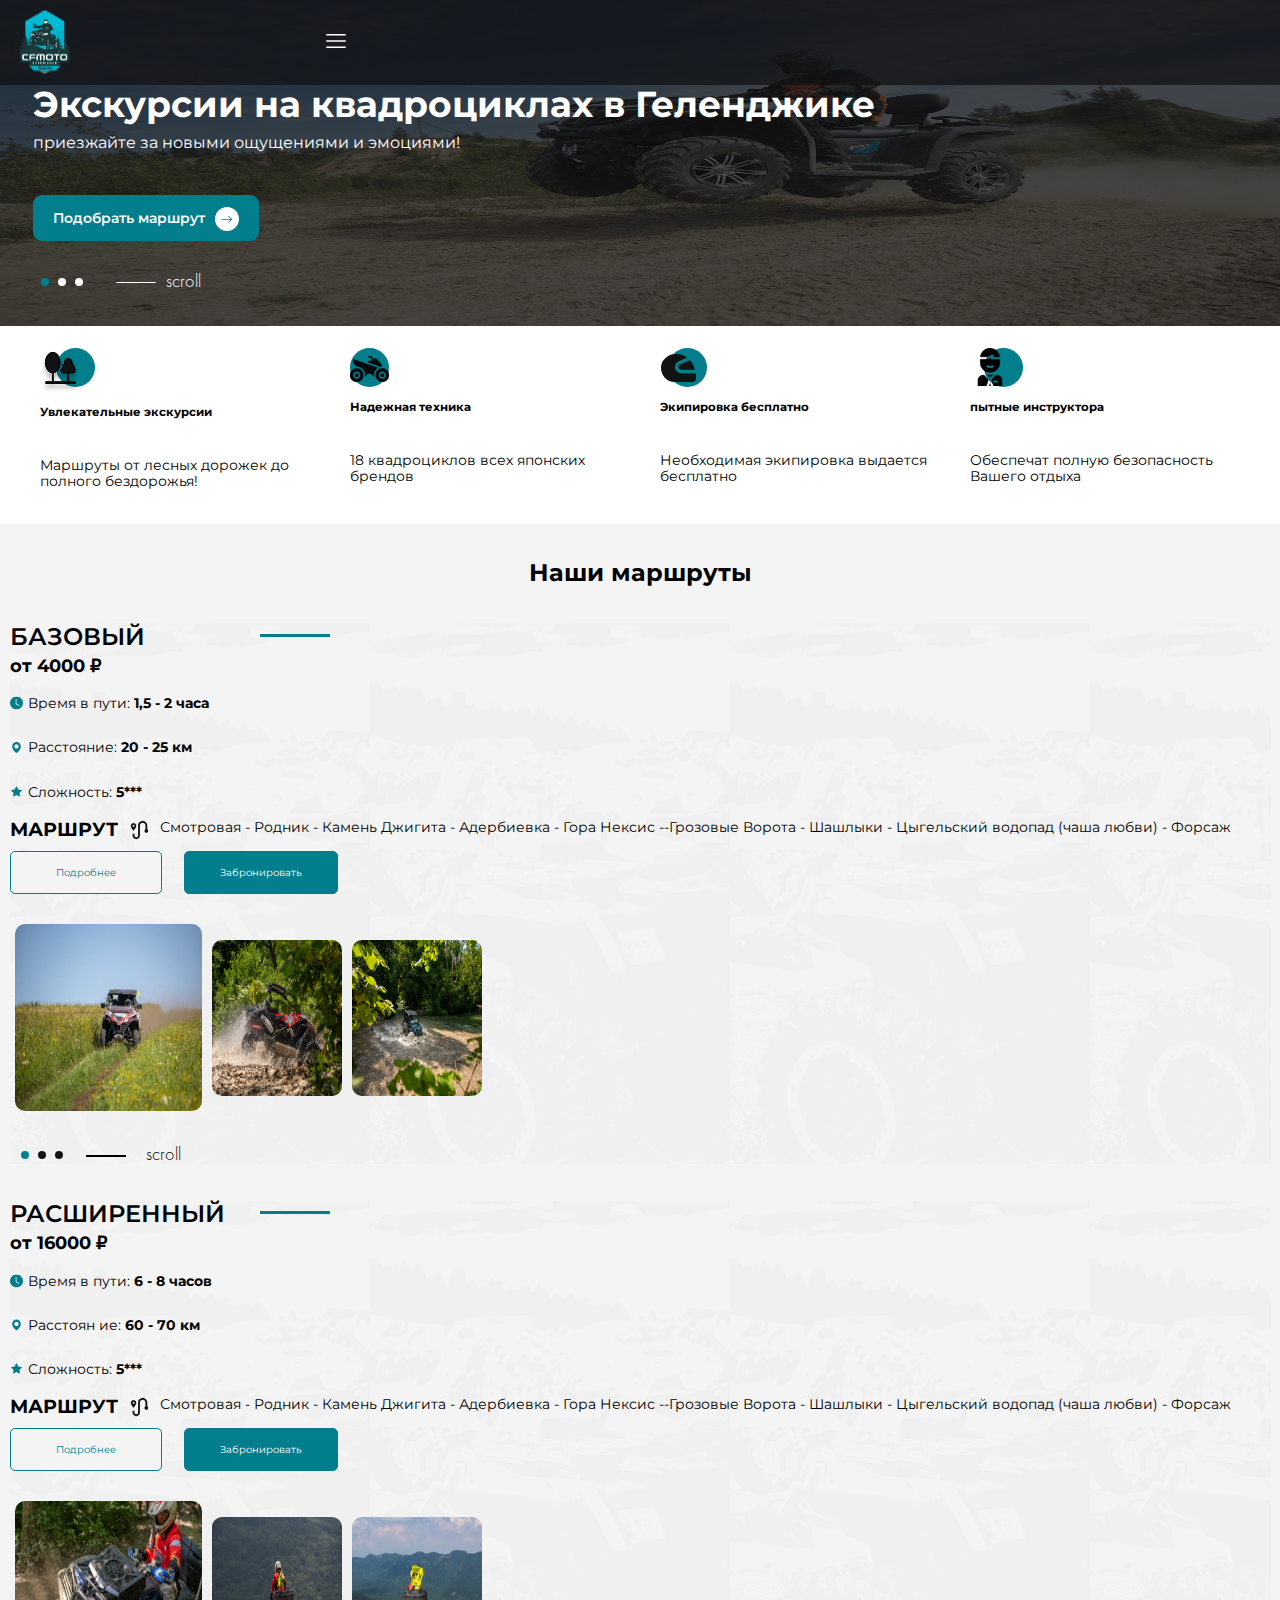
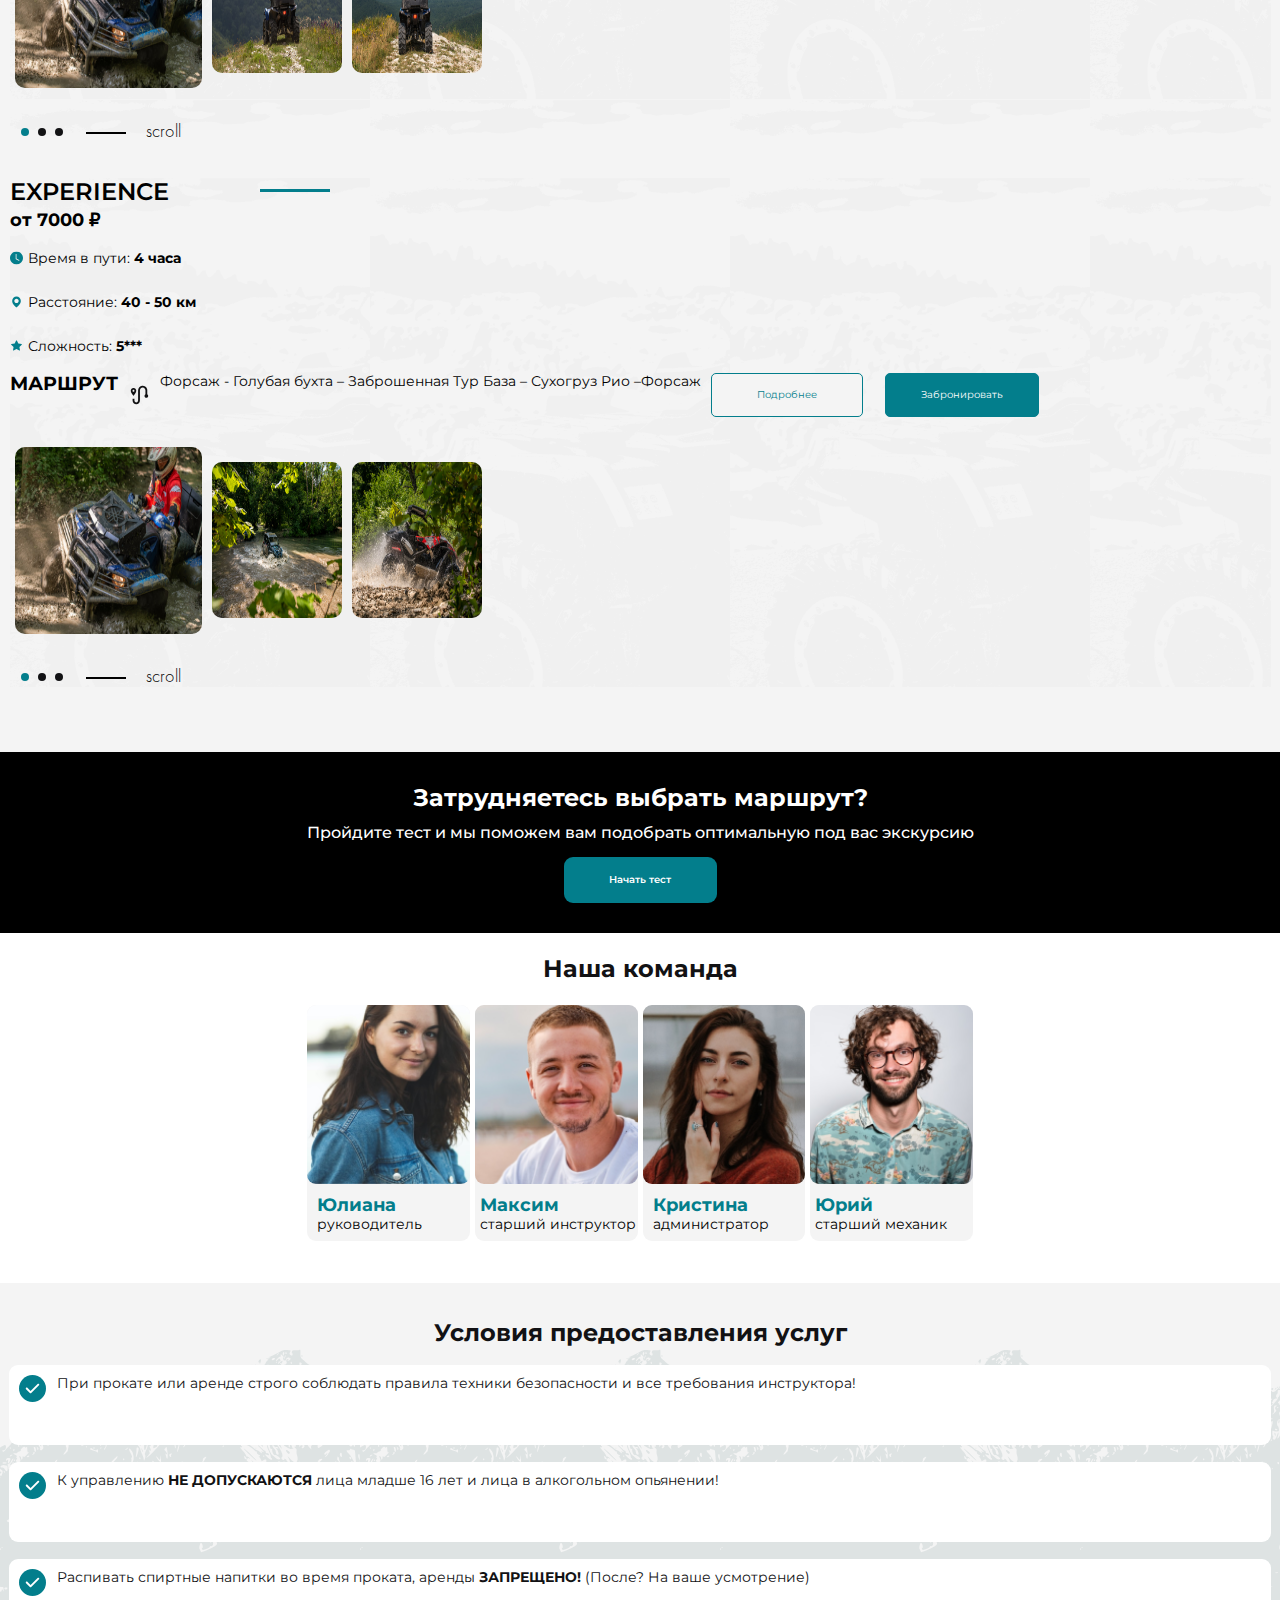
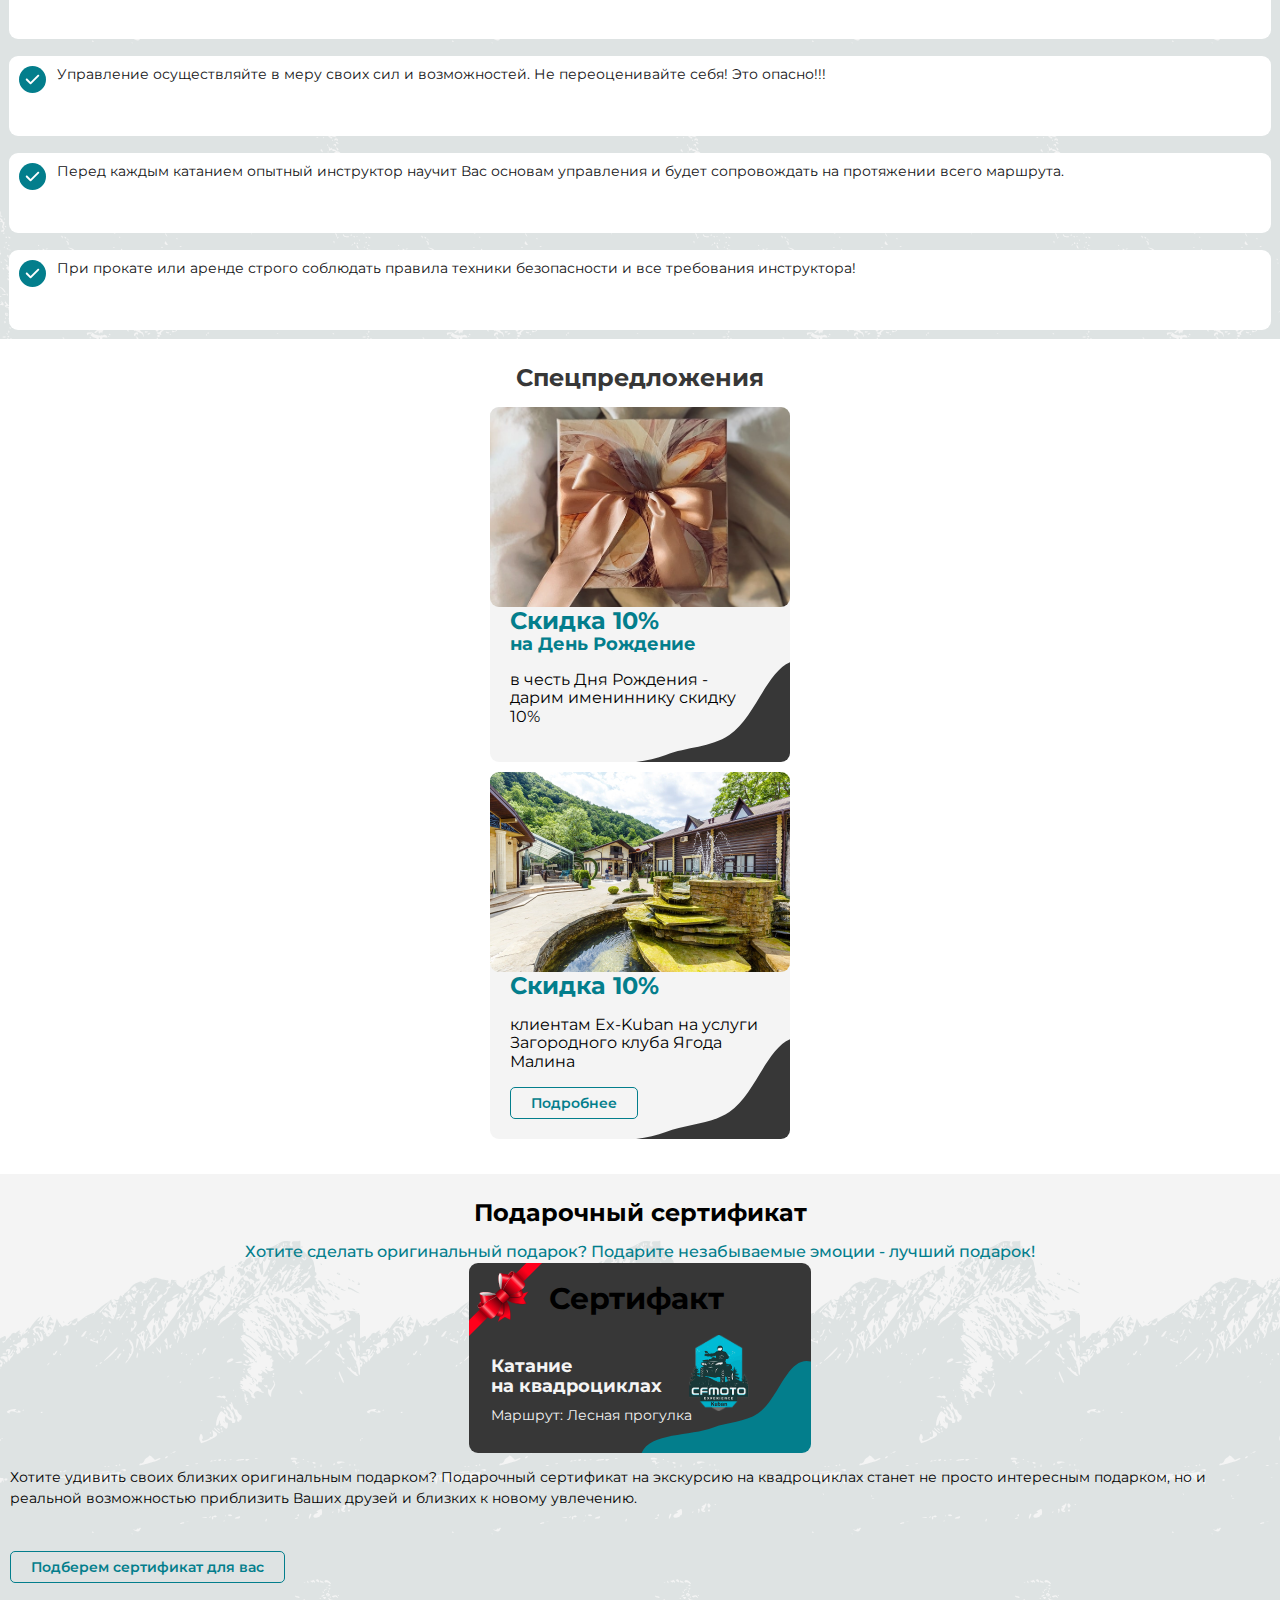
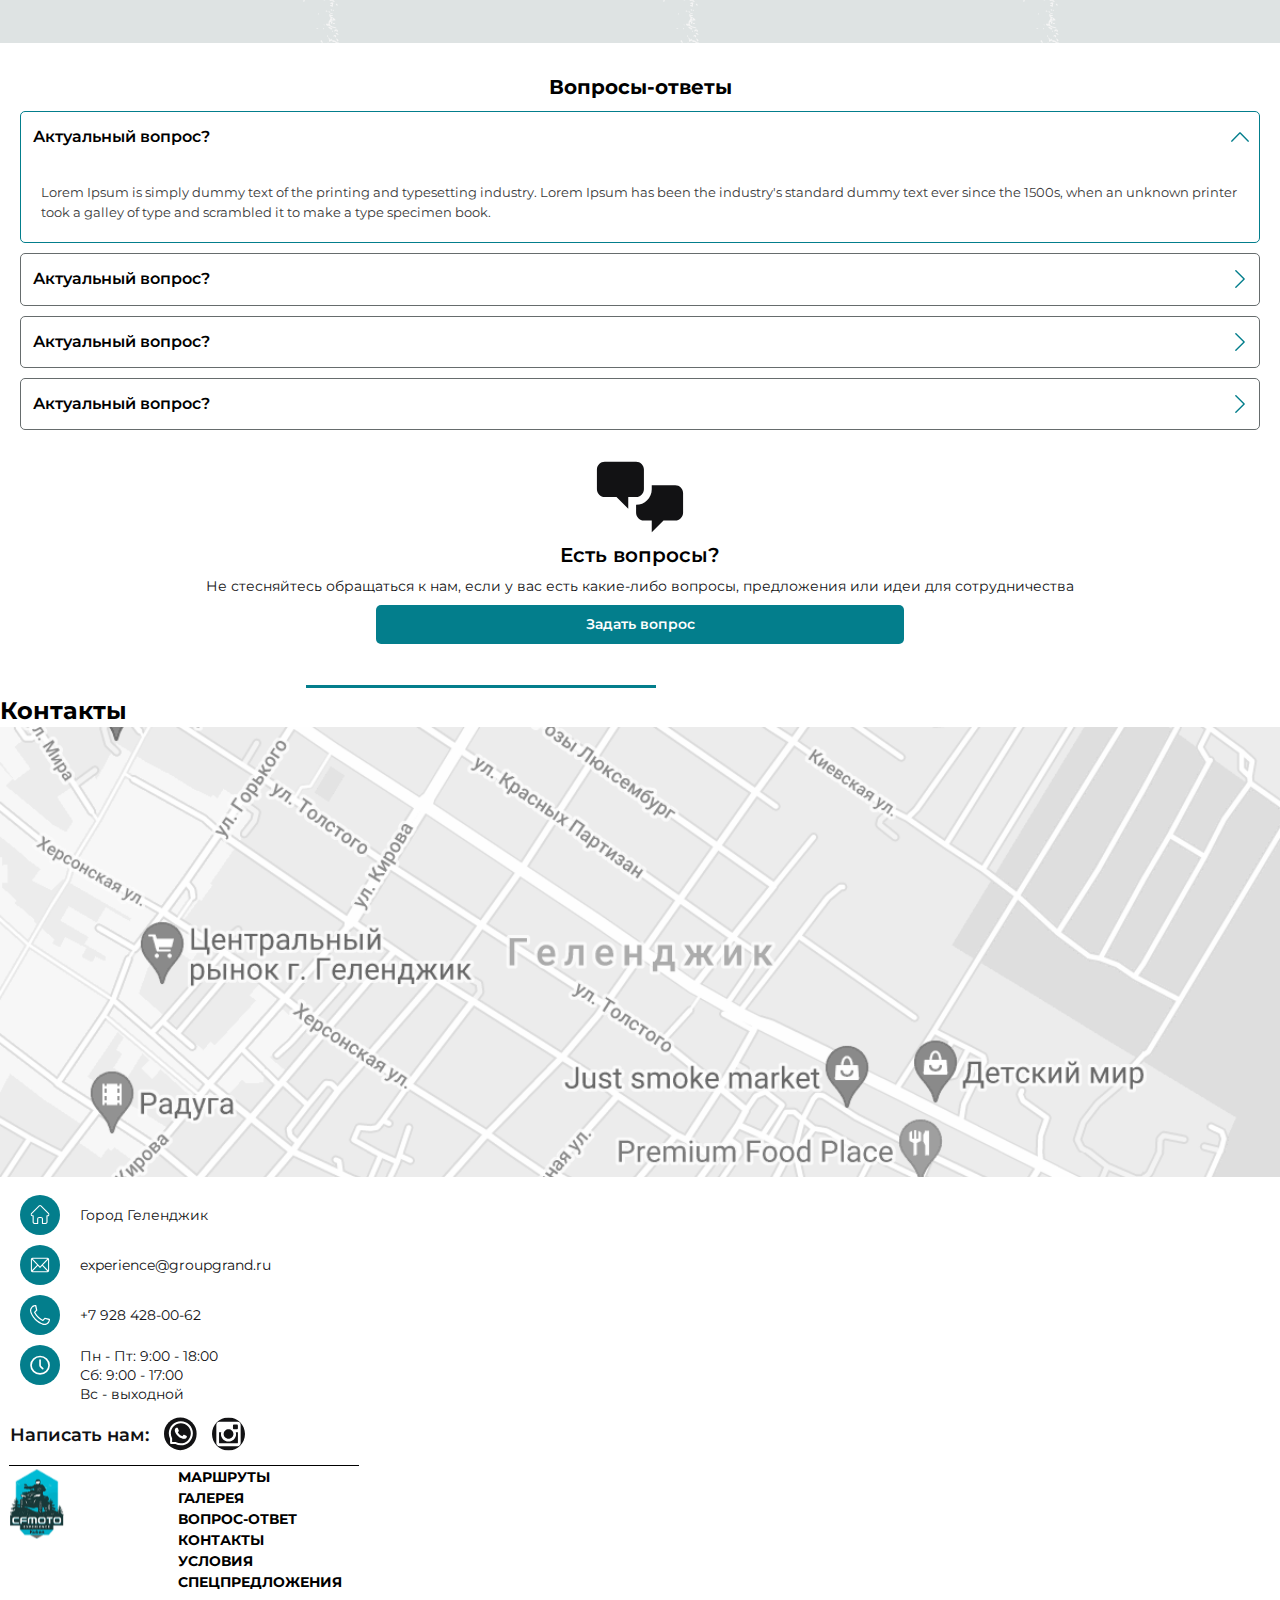
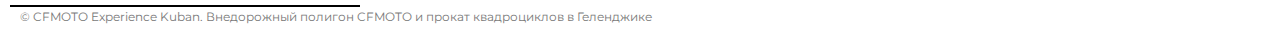
==== index.html @ 6a92b0df "html+css+img" ====
<!DOCTYPE html>
<html lang="ru">

<head>
    <meta charset="UTF-8">
    <meta name="viewport" content="width=device-width, initial-scale=1.0">
    <link rel="stylesheet" href="css/normalize.css">
    <link rel="stylesheet" href="css/style.css">
    <title>CF Moto</title>
</head>

<body>
    <header class="header">
        <div class="header__wrapper">
            <img class="header__logo" src="/image/logoser.svg" alt="Иконка">
            <button class="header__burger-menu">
                <img class="header__burger-image" src="/image/burgermenu.svg" alt="бургер-меню">
            </button>
        </div>
    </header>
    <main class="main">
        <section class="maining">
            <div class="maining__information">
                <h1 class="maining__title">Экскурсии на квадроциклах в Геленджике</h1>
                <p class="maining__subtitle">приезжайте за новыми ощущениями и эмоциями!</p>
                <a class="maining__link link" href="">
                    Подобрать маршрут
                    <img src="/image/стрелка.svg" alt="стрелочка" class="link-image">
                </a>
                <div class="maining__slider slider">
                    <button class="slider__button-slider slider__button">
                        <img class="slider__button-image" src="/image/Ellipse7.svg" alt="cлайд1">
                    </button>
                    <button class="slider__button-slider slider__button">
                        <img class="slider__button-image" src="/image/Ellipse6.svg" alt="слайд2">
                    </button>
                    <button class="slider__button-slider slider__button">
                        <img class="slider__button-image" src="/image/Ellipse6.svg" alt="слайд2">
                    </button>
                    <p class="slider__scroll">scroll</p>
                </div>
            </div>
        </section>
        <section class="advantages">
            <div class="advantages__information">
                <label for="" class="sr-only">
                    <h2 class="advantages__title">Преимущества</h2>
                </label>

                <ul class="advantages__list">
                    <li class="advantages__list-item">
                        <img src="/image/trees.svg" alt="икнока леса" class="advantages__list-image">
                        <h3 class="advantages__list-title">Увлекательные экскурсии</h3>
                        <p class="advantages__list-description">Маршруты от лесных дорожек до полного бездорожья!</p>
                    </li>
                    <li class="advantages__list-item">
                        <img class="advantages__list-imager" src="/image/bycles.svg" alt="иконка байка">
                        <h3 class="advantages__list-title">Надежная техника</h3>
                        <p class="advantages__list-description">18 квадроциклов всех японских брендов</p>
                    </li>
                    <li class="advantages__list-item">
                        <img src="/image/b_hat.svg" alt="иконка шлема" class="advantages__list-image">
                        <h3 class="advantages__list-title">Экипировка бесплатно</h3>
                        <p class="advantages__list-description">Необходимая экипировка выдается бесплатно</p>
                    </li>
                    <li class="advantages__list-item">
                        <img src="/image/instructor.svg" alt="иконка сотрудника" class="advantages__list-image">
                        <h3 class="advantages__list-title">пытные инструктора</h3>
                        <p class="advantages__list-description">Обеспечат полную безопасность Вашего отдыха</p>
                    </li>
                </ul>
            </div>
        </section>
        <section class="trials" id="routs">
            <div class="trials__wrapper">
                <h2 class="trials__title">Наши маршруты</h2>
                <ul class="trials__list">
                    <li class="trials__list-item1">
                        <h3 class="trials__list-title">БАЗОВЫЙ</h3>
                        <p class="trials__list-price"><span class="trials__span"> от 4000 ₽ </span></p>
                        <ul class="trials__list list-description">
                            <li class="list-description__item">
                                <img src="/image/bi_clock-fill.svg" alt="иконка часы" class="list-description__image">
                                <p class="list-description__special">Время в пути: <span class="trials__span">1,5 -
                                        2
                                        часа</span></p>
                            </li>
                            <li class="list-description__item">
                                <img src="/image/bx_bxs-map.svg" alt="иконка навигации" class="list-description__image">
                                <p class="list-description__special">Расстояние: <span class="trials__span">20 - 25
                                        км</span></p>
                            </li>
                            <li class="list-description__item">
                                <img src="/image/ant-design_star-filled.svg" alt="иконка звезды"
                                    class="list-description__image">
                                <p class="list-description__special">Сложность: <span class="trials__span">5***</span>
                                </p>
                            </li>
                        </ul>
                        <div class="route-wrapper path">
                            <h4 class="path-title">МАРШРУТ</h4>
                            <img class="path-image" src="/image/map.svg" alt="карта">
                            <p class="path-discription">
                                Смотровая - Родник - Камень Джигита - Адербиевка - Гора Нексис
                                --Грозовые Ворота - Шашлыки - Цыгельский водопад (чаша любви) -
                                Форсаж
                            </p>
                            <a class="path__link" href="">Подробнее</a>
                            <a class="path__link-reservation" href="">Забронировать</a>
                        </div>
                        <ul class="trials__list slider__car">
                            <li class="slider__car-item"><img src="/image/sec_three_slide1.jpg" alt="Машина 1"
                                    class="slider__car-image _active"></li>
                            <li class="slider__car-item"><img src="/image/sec_three_slide2.jpg" alt="Машина 2"
                                    class="slider__car-image"></li>
                            <li class="slider__car-item"><img src="/image/sec_three_slide3.jpg" alt="Машина 3"
                                    class="slider__car-image3"></li>
                        </ul>
                        <div class="trials__list slider__photo">
                            <button class="slider__photo-button">
                                <img class="slider__photo-image" src="/image/Ellipse7.svg" alt="cлайд1">
                            </button>
                            <button class="slider__photo-button">
                                <img class="slider__photo-image" src="/image/Ellipse5.svg" alt="слайд2">
                            </button>
                            <button class="slider__photo-button">
                                <img class="slider__photo-image" src="/image/Ellipse5.svg" alt="слайд3">
                            </button>
                            <p class="slider__photo-scroll">scroll</p>
                        </div>

                    </li>
                    <li class="trials__list-item2">
                        <h3 class="trials__list-title">РАСШИРЕННЫЙ</h3>
                        <p class="trials__list-price"><span class="trials__span">от 16000 ₽</span></p>
                        <ul class="trials__list list-description">
                            <li class="list-description__item">
                                <img src="/image/bi_clock-fill.svg" alt="иконка часы" class="list-description__image">
                                <p class="list-description__special">Время в пути: <span class="trials__span">6 - 8
                                        часов</span></p>
                            </li>
                            <li class="list-description__item">
                                <img src="/image/bx_bxs-map.svg" alt="иконка навигации" class="list-description__image">
                                <p class="list-description__special">Расстоян ие: <span class="trials__span">60 - 70
                                        км</span></p>
                            </li>
                            <li class="list-description__item">
                                <img src="/image/ant-design_star-filled.svg" alt="иконка звезды"
                                    class="list-description__image">
                                <p class="list-description__special">Сложность: <span class="trials__span">5***</span>
                                </p>
                            </li>
                        </ul>
                        <div class="route-wrapper path">
                            <h4 class="path-title">МАРШРУТ</h4>
                            <img class="path-image" src="/image/map.svg" alt="карта">
                            <p class="path-discription">
                                Смотровая - Родник - Камень Джигита - Адербиевка - Гора Нексис
                                --Грозовые Ворота - Шашлыки - Цыгельский водопад (чаша любви) -
                                Форсаж
                            </p>
                            <a class="path__link" href="">Подробнее</a>
                            <a class="path__link-reservation" href="">Забронировать</a>
                        </div>
                        <ul class="trials__list slider__car">
                            <li class="slider__car-item _active"><img src="/image/sec_three_slide4.jpg" alt="Машина 1"
                                    class="slider__car-image _active"></li>
                            <li class="slider__car-item"><img src="/image/sec_three_slide5.jpg" alt="Машина 2"
                                    class="slider__car-image"></li>
                            <li class="slider__car-item"><img src="/image/sec_three_slide6.jpg" alt="Машина 3"
                                    class="slider__car-image3"></li>
                        </ul>
                        <div class="trials__list slider__photo">
                            <button class="slider__photo-button">
                                <img class="slider__photo-image _active" src="/image/Ellipse7.svg" alt="cлайд1">
                            </button>
                            <button class="slider__photo-button">
                                <img class="slider__button-image" src="/image/Ellipse5.svg" alt="слайд2">
                            </button>
                            <button class="slider__photo-button">
                                <img class="slider__button-image" src="/image/Ellipse5.svg" alt="слайд3">
                            </button>
                            <p class="slider__photo-scroll">scroll</p>
                        </div>
                    </li>
                    <li class="trials__list-item3">
                        <h3 class="trials__list-title">EXPERIENCE</h3>
                        <p class="trials__list-price"><span class="trials__span">от 7000 ₽</span></p>
                        <ul class="trials__list list-description">
                            <li class="list-description__item">
                                <img src="/image/bi_clock-fill.svg" alt="иконка часы" class="list-description__image">
                                <p class="list-description__special">Время в пути: <span class="trials__span">4
                                        часа</span></p>
                            </li>
                            <li class="list-description__item">
                                <img src="/image/bx_bxs-map.svg" alt="иконка навигации" class="list-description__image">
                                <p class="list-description__special">Расстояние: <span class="trials__span">40 - 50
                                        км</span></p>
                            </li>
                            <li class="list-description__item">
                                <img src="/image/ant-design_star-filled.svg" alt="иконка звезды"
                                    class="list-description__image">
                                <p class="list-description__special">Сложность: <span class="trials__span">5***</span>
                                </p>
                            </li>
                        </ul>
                        <div class="route-wrapper path">
                            <h4 class="path-title">МАРШРУТ</h4>
                            <img class="path-image" src="/image/map.svg" alt="карта">
                            <p class="path-discription">
                                Форсаж - Голубая бухта – Заброшенная Тур База – Сухогруз Рио –Форсаж
                            </p>
                            <a class="path__link" href="">Подробнее</a>
                            <a class="path__link-reservation" href="">Забронировать</a>
                        </div>
                        <ul class="trials__list slider__car">
                            <li class="slider__car-item"><img src="/image/sec_three_slide4.jpg" alt="Машина 1"
                                    class="slider__car-image _active"></li>
                            <li class="slider__car-item"><img src="/image/sec_three_slide3.jpg" alt="Машина 2"
                                    class="slider__car-image"></li>
                            <li class="slider__car-item"><img src="/image/sec_three_slide2.jpg" alt="Машина 3"
                                    class="slider__car-image3"></li>
                        </ul>
                        <div class="trials__list slider__photo">
                            <button class="slider__photo-button">
                                <img class="slider__photo-image" src="/image/Ellipse7.svg" alt="cлайд1">
                            </button>
                            <button class="slider__photo-button">
                                <img class="slider__button-image" src="/image/Ellipse5.svg" alt="слайд2">
                            </button>
                            <button class="slider__photo-button">
                                <img class="slider__button-image" src="/image/Ellipse5.svg" alt="слайд3">
                            </button>
                            <p class="slider__photo-scroll">scroll</p>
                        </div>
                    </li>
                </ul>
            </div>
        </section>
        <section class="help">
            <div class="help__wrapper">
                <h2 class="help__title">Затрудняетесь выбрать маршрут?</h2>
                <p class="help__subtitle">
                    Пройдите тест и мы поможем вам подобрать оптимальную под вас экскурсию
                </p>
                <a class="help__link" href="">Начать тест</a>
            </div>
        </section>
        <section class="">
            <div class="team__wrapper">
                <h2 class="team__title">Наша команда</h2>
                <div class="team__list">
                    <div class="title__list person">
                        <img src="/image/juliana.png" alt="фото сотрудника" class="person__image">
                        <div class="person__content">
                            <h3 class="person__name">Юлиана</h3>
                            <p class="person__position">руководитель</p>
                        </div>
                    </div>
                    <div class="title__person person">
                        <img src="/image/Maxim.png" alt="фото сотрудника" class="person__image">
                        <div class="person__content">
                            <h3 class="person__name">Максим</h3>
                            <p class="person__position">старший инструктор</p>
                        </div>
                    </div>
                    <div class="title__person person">
                        <img src="/image/Kristina.png" alt="фото сотрудника" class="person__image">
                        <div class="person__content">
                            <h3 class="person__name">Кристина</h3>
                            <p class="person__position">администратор</p>
                        </div>
                    </div>
                    <div class="title__person person">
                        <img src="/image/Ura.png" alt="фото сотрудника" class="person__image">
                        <div class="person__content">
                            <h3 class="person__name">Юрий</h3>
                            <p class="person__position">старший механик</p>
                        </div>
                    </div>
                </div>
            </div>
        </section>
        <section class="conditions" id="condition">
            <div class="conditions__wrapper">
                <h2 class="conditions__title">Условия предоставления услуг</h2>
                <div class="detail__wrapper">
                    <div class="conditions__detail detail">
                        <img src="/image/chekandel.svg" alt="галочка" class="detail__image">
                        <p class="detail__description">
                            При прокате или аренде строго соблюдать правила техники
                            безопасности и все требования инструктора!
                        </p>
                    </div>
                    <div class="conditions__detail detail">
                        <img src="/image/chekandel.svg" alt="галочка" class="detail__image">
                        <p class="detail__description">
                            К управлению <span class="detail__span">НЕ ДОПУСКАЮТСЯ</span> лица младше 16 лет и лица в
                            алкогольном опьянении!
                        </p>
                    </div>
                    <div class="conditions__detail detail">
                        <img src="/image/chekandel.svg" alt="галочка" class="detail__image">
                        <p class="detail__description">
                            Распивать спиртные напитки во время проката, аренды <span
                                class="detail__span">ЗАПРЕЩЕНО!</span>
                            (После? На ваше усмотрение)
                        </p>
                    </div>
                    <div class="conditions__detail detail">
                        <img src="/image/chekandel.svg" alt="галочка" class="detail__image">
                        <p class="detail__description">
                            Управление осуществляйте в меру своих сил и возможностей. Не
                            переоценивайте себя! Это опасно!!!
                        </p>
                    </div>
                    <div class="conditions__detail detail">
                        <img src="/image/chekandel.svg" alt="галочка" class="detail__image">
                        <p class="detail__description">
                            Перед каждым катанием опытный инструктор научит Вас основам
                            управления и будет сопровождать на протяжении всего маршрута.
                        </p>
                    </div>
                    <div class="conditions__detail detail">
                        <img src="/image/chekandel.svg" alt="галочка" class="detail__image">
                        <p class="detail__description">
                            При прокате или аренде строго соблюдать правила техники
                            безопасности и все требования инструктора!
                        </p>
                    </div>
                </div>
            </div>
        </section>
        <section class="special-offers" id="specifics">
            <div class="special-offers__wrapper">
                <h2 class="special-offers__title">Спецпредложения</h2>
                <ul class="special-offers__list offers-list">
                    <li class="offers-list__item">
                        <div class="offers-list__wraper">
                            <img src="/image/present.jpg" alt="фото подарка" class="offers-list__image">
                            <div class="offers-list__info">
                                <h3 class="offers-list__title"><span class="offers__span">Скидка 10%</span></h3>
                                <h4 class="offers-list__subtitle"><span class="offers__span">на День Рождение</span>
                                </h4>
                                <p class="offers-list__dercription">в честь Дня Рождения - дарим имениннику скидку 10%
                                </p>
                            </div>
                        </div>
                    </li>
                    <li class="offers-list__item">
                        <div class="offers-list__wraper">
                            <img src="/image/House.jpg" alt="фото коттеджа" class="offers-list__image">
                            <div class="offers-list__info">
                                <h3 class="offers-list__title"><span class="offers__span">Скидка 10%</span></h3>
                                <p class="offers-list__dercription">клиентам Ex-Kuban на услуги Загородного клуба Ягода
                                    Малина
                                </p>
                                <a href="" class="offers-list__link">Подробнее</a>
                            </div>
                        </div>
                    </li>
                </ul>
            </div>
        </section>
        <section class="certificate">
            <div class="certificate__present present">
                <h2 class="present__title">Подарочный сертификат</h2>
                <p class="present__subtitle">
                    Хотите сделать оригинальный подарок? Подарите незабываемые эмоции -
                    лучший подарок!
                </p>
                <div class="certificate__logo imgser">
                <div class="imgser__body">
                    <img class="imgser__acs" src="/image/bant.svg" alt="бант">
                    <h2 class="imgser__title">
                        Сертифакт
                    </h2>
                    <img class="imgser__logo" src="/image/logoser.svg" alt="логотип">
                    <div class="imgser__info">
                        <h3 class="imgser__subtitle">
                            Катание
                            на квадроциклах
                        </h3>
                        <p class="imgser__desc">Маршрут: Лесная прогулка</p>
                    </div>
                </div>
                </div>
                <p class="present__description">
                    Хотите удивить своих близких оригинальным подарком? Подарочный
                    сертификат на экскурсию на квадроциклах станет не просто интересным
                    подарком, но и реальной возможностью приблизить Ваших друзей и близких
                    к новому увлечению.
                </p>
                <a class="present__link" href="">Подберем сертификат для вас</a>
            </div>
        </section>
        <section class="question-answer" id="questions-answers">
            <div class="question-answer__helper helper">
                <h2 class="helper__title">Вопросы-ответы</h2>
                <ul class="helper__list">
                    <li class="help__list-item __activete">
                        <div class="questioner__header">
                            <h3 class="form-answer__title">Актуальный вопрос?</h3>
                            <button class="form-answer__button answer__button">
                                <img src="/image/next2.svg" class="answer__button-image" alt="стрелочка">
                            </button>
                        </div>
                        <p class="form-answer__description-look">Lorem Ipsum is simply dummy text of the printing and
                            typesetting industry. Lorem
                            Ipsum has been the industry's standard dummy text ever since the 1500s, when an
                            unknown printer took a galley of type and scrambled it to make a type specimen
                            book.</p>
                    </li>
                    <li class="help__list-item">
                        <div class="questioner__header">
                            <h3 class="form-answer__title">Актуальный вопрос?</h3>
                            <button class="form-answer__button answer__button">
                                <img src="/image/next3.svg" class="answer__button-image" alt="стрелочка">
                            </button>
                        </div>
                        <label for="" class="sr-only">
                            <p class="form-answer__description-look">Lorem Ipsum is simply dummy text of the printing
                                and
                                typesetting industry. Lorem
                                Ipsum has been the industry's standard dummy text ever since the 1500s, when an
                                unknown printer took a galley of type and scrambled it to make a type specimen
                                book.</p>
                        </label>

                    </li>
                    <li class="help__list-item">
                        <div class="questioner__header">
                            <h3 class="form-answer__title">Актуальный вопрос?</h3>
                            <button class="form-answer__button answer__button">
                                <img src="/image/next3.svg" class="answer__button-image" alt="стрелочка">
                            </button>
                        </div>
                        <label for="" class="sr-only">
                            <p class="form-answer__description-look">Lorem Ipsum is simply dummy text of the printing
                                and
                                typesetting industry. Lorem
                                Ipsum has been the industry's standard dummy text ever since the 1500s, when an
                                unknown printer took a galley of type and scrambled it to make a type specimen
                                book.</p>
                        </label>
                    </li>
                    <li class="help__list-item">
                        <div class="questioner__header">
                            <h3 class="form-answer__title">Актуальный вопрос?</h3>
                            <button class="form-answer__button answer__button">
                                <img src="/image/next3.svg" class="answer__button-image" alt="стрелочка">
                            </button>
                        </div>
                        <label for="" class="sr-only">
                            <p class="form-answer__description-look">Lorem Ipsum is simply dummy text of the printing
                                and
                                typesetting industry. Lorem
                                Ipsum has been the industry's standard dummy text ever since the 1500s, when an
                                unknown printer took a galley of type and scrambled it to make a type specimen
                                book.</p>
                        </label>
                    </li>
                </ul>
            </div>
            <div class="question-answer__questioner questioner">
                <img class="questioner__image" src="/image/gridicons_chat.svg" alt="чат с вопросами">
                <h2 class="questioner__title">Есть вопросы?</h2>
                <p class="questioner__description">
                    Не стесняйтесь обращаться к нам, если у вас есть какие-либо вопросы,
                    предложения или идеи для сотрудничества
                </p>
                <a class="questioner__link">Задать вопрос</a>
            </div>
        </section>
    </main>
    <footer class="footer" id="contacts">
        <h2 class="footer__title">Контакты</h2>
        <img class="footer__image" src="/image/map_coordinate.png" alt="карта">
        <ul class="footer__list condition__contacts">
            <li class="condition__contacts-item ">
                <div class="condition__contacts-wrapper">
                    <span class="condition__contacts-span">
                        <img class="condition__contacts-icon" src="/image/homes.svg" alt="Город работы">
                    </span>
                    <p class="condition__contacts-title">Город Геленджик</p>
                </div>
            </li>
            <li class="condition__contacts-item">
                <div class="condition__contacts-wrapper">
                    <span class="condition__contacts-span">
                        <img class="condition__contacts-icon" src="/image/email.svg" alt="Город работы">
                    </span>
                    <p class="condition__contacts-title">experience@groupgrand.ru</p>
                </div>
            </li>
            <li class="condition__contacts-item">
                <div class="condition__contacts-wrapper">
                    <span class="condition__contacts-span">
                        <img class="condition__contacts-icon" src="/image/phone_new.svg" alt="Город работы">
                    </span>
                    <p class="condition__contacts-title">+7 928 428-00-62</p>
                </div>
            </li>
            <li class="condition__contacts-item">
                <div class="condition__contacts-wrapper">
                    <span class="condition__contacts-span">
                        <img class="condition__contacts-icon" src="/image/clocks.svg" alt="Времяработы">
                    </span>
                    <div class="condition__contacts-date contacts__date">
                        <p class="contacts__date-title">Пн - Пт: 9:00 - 18:00</p>
                        <p class="contacts__date-title">Сб: 9:00 - 17:00 </p>
                        <p class="contacts__date-title">Вс - выходной</p>
                    </div>
                </div>
            </li>
        </ul>
        <div class="foote__list-of-social-network social-network">
            <h3 class="social-network-connection">Написать нам:</h3>
            <a class="social-network__link-whatsapp" href="">
                <img class="social-network__image" src="/image/whatsap.svg" alt="иконка ватсап">
            </a>
            <a class="social-network__link-instagramm" href="">
                <img class="social-network__image" src="/image/instagram.svg" alt="иконка инста">
            </a>
        </div>
        <nav class="footer__navigation navigation">
            <img class="footer__logo" src="/image/logofuter.svg" alt="логотип">
            <ul class="navigation__list">
                <li class="navigation__list-item">
                    <a class="navigation__list-link" href="#routs"><span class="navigation__span">Маршруты</span></a>
                </li>
                <li class="navigation__list-item">
                    <a class="navigation__list-link" href="/grid/grid.html"><span
                            class="navigation__span">Галерея</span></a>
                </li>
                <li class="navigation__list-item">
                    <a class="navigation__list-link" href="#questions-answers"><span
                            class="navigation__span">Вопрос-ответ</span></a>
                </li>
                <li class="navigation__list-item">
                    <a class="navigation__list-link" href="#contacts"><span class="navigation__span">Контакты</span></a>
                </li>
                <li class="navigation__list-item">
                    <a class="navigation__list-link" href="#condition"><span class="navigation__span">Условия</span></a>
                </li>
                <li class="navigation__list-item">
                    <a class="navigation__list-link" href="#specifics"><span
                            class="navigation__span">Спецпредложения</span></a>
                </li>
            </ul>
        </nav>
        <p class="footer__copyright">
            © CFMOTO Experience Kuban. Внедорожный полигон CFMOTO и прокат
            квадроциклов в Геленджике
        </p>
    </footer>
</body>

</html>
---- css/style.css ----
/* montserrat-regular - cyrillic_latin */
@font-face {
    font-display: swap; /* Check https://developer.mozilla.org/en-US/docs/Web/CSS/@font-face/font-display for other options. */
    font-family: 'Montserrat';
    font-style: normal;
    font-weight: 400;
    src: url('../fonts/montserrat-v26-cyrillic_latin-regular.woff2') format('woff2'); /* Chrome 36+, Opera 23+, Firefox 39+, Safari 12+, iOS 10+ */
  }
  /* montserrat-500 - cyrillic_latin */
  @font-face {
    font-display: swap; /* Check https://developer.mozilla.org/en-US/docs/Web/CSS/@font-face/font-display for other options. */
    font-family: 'Montserrat';
    font-style: normal;
    font-weight: 500;
    src: url('../fonts/montserrat-v26-cyrillic_latin-500.woff2') format('woff2'); /* Chrome 36+, Opera 23+, Firefox 39+, Safari 12+, iOS 10+ */
  }
  /* montserrat-600 - cyrillic_latin */
  @font-face {
    font-display: swap; /* Check https://developer.mozilla.org/en-US/docs/Web/CSS/@font-face/font-display for other options. */
    font-family: 'Montserrat';
    font-style: normal;
    font-weight: 600;
    src: url('../fonts/montserrat-v26-cyrillic_latin-600.woff2') format('woff2'); /* Chrome 36+, Opera 23+, Firefox 39+, Safari 12+, iOS 10+ */
  }
  /* montserrat-700 - cyrillic_latin */
  @font-face {
    font-display: swap; /* Check https://developer.mozilla.org/en-US/docs/Web/CSS/@font-face/font-display for other options. */
    font-family: 'Montserrat';
    font-style: normal;
    font-weight: 700;
    src: url('../fonts/montserrat-v26-cyrillic_latin-700.woff2') format('woff2'); /* Chrome 36+, Opera 23+, Firefox 39+, Safari 12+, iOS 10+ */
  }

  /* dm-sans-200 - latin */
@font-face {
  font-display: swap; /* Check https://developer.mozilla.org/en-US/docs/Web/CSS/@font-face/font-display for other options. */
  font-family: 'DM Sans';
  font-style: normal;
  font-weight: 200;
  src: url('../fonts/dm-sans-v14-latin-200.woff2') format('woff2'); /* Chrome 36+, Opera 23+, Firefox 39+, Safari 12+, iOS 10+ */
}
/* dm-sans-regular - latin */
@font-face {
  font-display: swap; /* Check https://developer.mozilla.org/en-US/docs/Web/CSS/@font-face/font-display for other options. */
  font-family: 'DM Sans';
  font-style: normal;
  font-weight: 400;
  src: url('../fonts/dm-sans-v14-latin-regular.woff2') format('woff2'); /* Chrome 36+, Opera 23+, Firefox 39+, Safari 12+, iOS 10+ */
}
@font-face {
  font-display: swap; /* Check https://developer.mozilla.org/en-US/docs/Web/CSS/@font-face/font-display for other options. */
  font-family: 'Futura-PT';
  font-style: normal;
  font-weight: 300;
  src: url('../fonts/FuturaPT-Light.woff') format('woff'); /* Chrome 36+, Opera 23+, Firefox 39+, Safari 12+, iOS 10+ */
}

:root {
    --background-body: rgb(255, 255, 255);
    --highlighted-text: #F4F4F4;
    --basic-text: rgb(0, 0, 0);
    --attention-text: #037E8C;
    font-size: 62.5%;
}

body {
  font-family: Montserrat, sans-serif, dm-sans;
  background-color: var(--background-body);

}
header {
  position: fixed;
  width: 100%;
  z-index: 2;
}

.span {
  font-weight: bold;
}
.header__wrapper {
  padding: 0;
  background: linear-gradient(0deg, rgba(18, 18, 20, 0.75) 0%, rgba(18, 18, 20, 0.75) 100%);
  width: 100%;
  display: flex;
  z-index: 1;
}
.sr-only {
  position: absolute;
  width: 1px;
  height: 1px;
  margin: -1px;
  border: 0;
  padding: 0;
  white-space: nowrap;
  clip-path: inset(100%);
  clip: rect(0 0 0 0);
  overflow: hidden;
}
.header__logo {
  width: 50px;
  height: 64px;
  margin: 10px 0 0 20px;
}
.header__burger-menu {
  margin: 3rem 25rem;
  position: relative;
  text-align: center;
  align-self: flex-end;
  border: 0;
  background-color: transparent;
}

.maining {
  background-image: url("/image/bg1rev.png");
  background-repeat: no-repeat;
  background-size: 100% 100%;
  padding: 0;
  margin: 0; 
}

.maining__information{
  display: flex;
  justify-content: flex-start;
  flex-direction: column;
  padding: 0 0 5px 0;
  color: var(--background-body);
  background: linear-gradient(0deg, rgba(18, 18, 20, 0.75) 0%, rgba(18, 18, 20, 0.75) 100%);
}

.maining__content {
  margin: 168px 150px 20px 15px;
}
@media (min-width: 768px) {
  .maining__content {
    margin: 168px 150px 20px 15px;
  }
}
.maining__title {
  font-size: 3.6rem;
  margin: 84px 33px 0;
}
.maining__subtitle {
  font-size: 1.6rem;
}
.maining__subtitle {
  margin: 9px 33px 0 33px;
}
.link, link:visited {
  display: flex;
  align-items: center;
  justify-content: center; 
  position: relative;
  text-decoration: none;
  color:var(--background-body);
  background-color: var(--attention-text);
  border-radius: 9px;
  padding: 10px 20px;
  margin: 42px 0px 0px 33px;
  width: fit-content;
  height: fit-content;
  font-size: 1.4rem;
  font-family: Montserrat;
  font-weight: 600;
}
.link-image {
  margin: 2px 0 0 10px;
}
.slider {
  display: flex;
  justify-content: flex-start;
  margin: 30px 30px;
}

.slider__scroll{
  position: relative;
  margin: 0 0 0 85px;
  color: white;
  font-size: 1.8rem;
  font-family: Futura-PT;
  font-weight: 300 
}
.slider__scroll::before{
  content: '';
  width: 40px;
  border-bottom: solid 1px #fff;
  position: absolute;
  left: -50px;
  top: 11px;
  z-index: 1;
}
.slider__button-slider {
  margin: 5px 0 0 5px;
  width: 8px;
  height: 8px;
  border-radius: 100px;
  background-color: transparent;
  border: 0;
}

.advantages__title {
  font-size: 1.6rem;
  text-align: center;
}
.advantages__information {
  display: flex;
  justify-content: center;
  flex-wrap: wrap;
  margin: 0;
}
.advantages__list {
  list-style: none;
  display: flex;
  flex-wrap: wrap; 
  flex-direction: row;
  justify-content: center;
  
}
.advantages__list-item {
    margin: 0 0 0 0;
    display: block;
    max-width: 50%;
    flex: 1 1 0;
    white-space: pre-line;
    margin-right: 25px;
}

.advantages__list-image {
  position: relative;
  left: 1px;
}

.advantages__list-description {
  font-size: 1.4rem;
}
.advantages {
  background-color: var(--background-body);
}
.trials {
  background-color: var(--highlighted-text);
}
.trials__wrapper {
  display: flex;
  justify-content: flex-start;
  flex-direction: column;
  padding: 3.5rem 0;
}
.trials__title {
  text-align: center;
  font-size: 2.4rem;
  margin: 0;
}
.trials__list {
  list-style: none;
  padding: 0;
  margin: 0 9px 0 10px;
}
.trials__list-item1 {
  background-image: url("/image/bac31.png");
  background-repeat: repeat;
  background-size: auto;
}
.trials__list-item2 {
  background-image: url("/image/bg32.png");
  background-repeat: repeat;
  background-size: auto;
}
.trials__list-item3 {
  background-image: url("/image/bg33.png");
  background-repeat: repeat;
  background-size: auto;
}
.trials__list-title {
  position: relative;
  font-size: 2.4rem;
  margin: 3.6rem 0 0 0;
  font-weight: 600;
}
.trials__list-title::before{
  content: '';
  width: 70px;
  border-bottom: solid 3px var(--attention-text);
  position: absolute;
  left: 250px;
  top: 11px;
  z-index: 1;
}
.trials__list-price {
  font-size: 1.8rem;
  margin: 5px 0 0 0;
}
.list-description {
  display: flex;
  flex-direction: column;
  margin: 5px 0;
}
.list-description__item {
  display: flex;
  flex-direction: row;
  gap: 5px;
}
.path {
  display: flex;
  flex-wrap: wrap;
  gap: 10px
}
.path-title {
  font-size: 1.9rem;
  margin: 0;
}
.path-discription {
  font-size: 1.4rem;
  margin: 0 0;
}
.trials__list-image {
  margin: 0 7px;
}
.list-description__image {
  width: 13px;
}
.list-description__special {
  display: block;
  font-size: 1.4rem;
}

.trials__span {
  font-weight: bold;
  margin-top: 0;
}

.path__link,  path__link:visited{
  display: inline-block;
  text-decoration: none;
  color:var(--attention-text);
  background-color: var(--highlighted-text);
  border: 1px solid var(--attention-text);
  padding: 15px 45px;
  text-align: center;
  border-radius: 5px;
  margin: 0px;

}

.path__link-reservation, path__link-reservation:visited {
  display: inline-block;
  text-decoration: none;
  color:var(--background-body);
  background-color: var(--attention-text);
  border-radius: 5px;
  border: 1px solid #037E8C;
  padding: 15px 35px;
  margin: 0 0 0 12px;
}
.slider__car {
  display: flex;
  flex-direction: row;
  flex-wrap: nowrap;
  overflow-x: auto;
  overflow-y: scroll;
  margin: 30px 0 0 0;
  width: 100%;
}
.slider__car-item {
  margin: 0 5px;
  align-self: center;
}
.slider__car-image {
  border-radius: 10px;
  width: 130px;
  height: 156px;
}
.slider__car-image3 {
  border-radius: 10px;
  width: 130px;
  height: 156px;
}

.slider__car-image._active {
  border-radius: 10px;
  margin: 0 0;
  width: 187px;
  height: 187px;
}
.slider__photo {
  display: flex;
  justify-content: flex-start;
  margin: 30px 0;
}
.slider__photo-button {
  margin: 5px 0 0 5px;
  width: 8px;
  height: 8px;
  border-radius: 100px;
  background-color: transparent;
  border: 0;
}
.slider__photo-scroll {
  position: relative;
  margin: 0 0 0 85px;
  color: black;
  font-size: 1.8rem;
  font-family: Futura-PT;
  font-weight: 300 
}
.slider__photo-scroll::before{
  content: '';
  width: 40px;
  border-bottom: solid 2px black;
  position: absolute;
  left: -60px;
  top: 11px;
  z-index: 1;
}
.help {
  background-color: var(--basic-text);
  color: var(--background-body);
  margin: 0 0 20px 0;
  background-image: url("/image/sec_four_back.svg");
}
.help__wrapper {
  padding: 3rem;
}
.help__title {
  color: white;
  margin: 0;
  font-size: 2.4rem;
  font-family: Montserrat;
  font-weight: 700;
  line-height: 31.20px;
  word-wrap: break-word;
  text-align: center;
}
.help__subtitle {
 text-align: center;
 margin: 10px 10px 15px 10px;
 color: white;
 font-size: 1.6rem;
 font-family: Montserrat;
 font-weight: 500;
 line-height: 19.20px;
 word-wrap: break-word
}
.help__link, help__link:visited{
  display: block;
  text-decoration: none;
  color:var(--background-body);
  background-color: var(--attention-text);
  border-radius: 9px;
  margin: 0 auto;
  min-height: 18px;
  max-width: 65px;
  padding: 14px 44px;
  position: static;

  text-align: center;
  color: white;
  font-size: 1.0rem;
  font-family: Montserrat;
  font-weight: 600;
  line-height: 18.20px;
  word-wrap: break-word;
}

.team{
  background-color: var(--background-body);
  margin: 4.8rem 0;
}
.team__title {
  text-align: center;
  color: #121214;
  font-size: 2.4rem;
  font-family: Montserrat;
  font-weight: 700;
  line-height: 31.20px;
  word-wrap: break-word;
  margin: 0 0;
}
.team__list {
  list-style: none;
  display:flex;
  justify-content: center;
  flex-wrap: wrap;
  gap: 5px;
  margin: 2rem 0 0 0;
}
.person {
  background: #f4f4f4; 
  border-radius: 9px
}
.person__image  {
  width: auto;
  border-radius: 9px;
  height: 17.9rem
}
.person__name {
  color:var(--attention-text);
  font-size: 1.8rem;
  font-family: Montserrat;
  font-weight: 700;
  margin: 0 0;
}


.person__content {
  position: relative;
  margin: 0 0 0 1rem;
  padding: 0.9rem 0;
}

.person__content:nth-of-type(2n) {
  margin: 0 0 0 0;
}  

.person__position{
  color: var(--basic-text);
  font-size: 1.4rem;
  font-family: Montserrat;
  font-weight: 400;
  margin: 0 0;
}
.person__background {
  width: 100%; 
  height: 100%; 
  background: linear-gradient(0deg, #696969 0%, #696969 100%); 
  border-radius: 9px
}

.title__person:nth-child(even) .person__content {
  margin: 0 0 0 0.5rem;
}


.conditions {
  background-color: var(--highlighted-text);

}
.conditions__title {
  color: #121214;
  font-size: 2.4rem;
  font-family: Montserrat;
  font-weight: 700;
  line-height: 31.20px;
  word-wrap: break-word;
  text-align: center;
  margin: 2.5rem 0 0 0;
}

.conditions__wrapper {
  padding: 0.9rem;
  background-image: url("/image/sec_five_back.svg");
  margin: 4.2rem 0 0 0;

}
.detail__wrapper {
  display: flex;
  flex-direction: column;
}
.detail__span {
  font-weight: bold;
}
.detail {
  background-color: var(--background-body);
  border-radius: 0.9rem;
  padding: 5px;
  margin: 1.7rem 0 0 0;
  padding: 1rem;
  position: relative; 
  min-height: 6rem;
}

.detail__image {
  display: block;
  position: absolute;
  margin: 0 0 0 0; 
}

.detail__description {
  margin: 0 0 0 2.5rem; /* Изменяем отступы параграфа */
  padding: 0 1.3rem;
  color: #121214;
  font-size: 1.4rem;
  font-family: Montserrat;
  font-weight: 400;
}
.special-offers__wrapper {
  margin: 2.5rem 0;
}
.special-offers__title {
  margin: 0 0;
  text-align: center;
  color: #373737;
  font-size: 2.4rem;
  font-family: Montserrat;
  font-weight: 700;
}
.offers-list {
  list-style: none;
  margin: 15px 15px 35px 15px;
  padding: 0;
}
.offers-list__title {
  margin: 0 0;
  font-size: 24px;
  font-family: Montserrat;
  font-weight: 800;
}
.offers-list__subtitle {
  margin: 0 0;
  font-size: 18px;
  font-family: Montserrat;
  font-weight: 700;
}
.offers-list__dercription {
  color: var(--basic-text);
  font-size: 16px;
  font-family: Montserrat;
  font-weight: 400;
}
.offers-list__item{
  border-radius: 9px;
  background-color: var(--highlighted-text);
  max-width: 30rem;
  margin: 1rem auto; 
  background-image: url(/image/figure_bottom.svg);
  background-repeat: no-repeat;
  background-position: bottom right;
  background-size: 23rem;
  position: relative;
}
.offers__span {
  color: var(--attention-text);
  font-weight: bolder;
}
.offers-list__info {
  padding: 0 3rem 2rem 2rem;
}
.offers-list__span {
  color: var(--attention-text);
  font-weight: bold;
}
.offers-list__link, offers-list__link:visited{
  display: block;
  text-decoration: none;
  font-size: 1.4rem;
  font-family: Montserrat;
  font-weight: 600;
  line-height: 18.20px;
  word-wrap: break-word;
  max-width: fit-content;
  color:var(--attention-text);
  background-color: transparent;
  text-align: center;
  border-radius: 5px;
  padding: 6px 20px;
  border: 1px solid #037E8C;
}
.offers-list__image {
  width: 100%; /* занимает 100% ширины .offers-list__wraper */
  max-height: 20rem;
  object-fit: cover;
  border-radius: 9px;
  z-index: 1;
  display: block;
}

.offers-list__wraper {
  position: relative;
  width: 100%;
  margin: 0 0;
}
.present{
  margin: 0 0 20px 0;
  padding: 10px 10px;
}

.present__title {
  text-align: center;
  font-size: 2.4rem;
  font-family: Montserrat;
  font-weight: 700;
  padding: 15px;
  margin: 0 0 0 0;
}
.certificate {
  background-color: var(--highlighted-text);
  background-image: url("/image/sec_five_back.svg");
}

.present__subtitle {
  color: var(--attention-text);
  font-size: 1.6rem;
  font-family: Montserrat;
  font-weight: 500;
  line-height: 20.80px;
  margin: 0;
  text-align: center;
  word-wrap: break-word
}

.present__image {
  display: block;
  margin: 2% auto;
}
.present__description {
  font-size: 1.4rem;
  font-family: Montserrat;
  font-weight: 400;
  line-height: 21px;
  word-wrap: break-word
}

.present__link, present__link:visited {
  display: inline-block;
  text-decoration: none;
  color:var(--attention-text);
  font-size: 1.4rem;
  font-family: Montserrat;
  font-weight: 600;
  line-height: 18.20px;
  word-wrap: break-word;
  background-color: transparent;
  border-radius: 5px;
  border: 1px solid #037E8C;
  padding: 6px 20px;
  margin: 28px 30px 50px 0;
  
}

.helper {
  margin: 20px 20px 10px 20px;
}
.helper__list {
  list-style: none;
  padding: 0 0;
  display: flex;
  flex-direction: column;
  gap: 10px;
}

.help__list-item {
  border: 0.5px solid #666c6d;
  border-radius: 5px;
}

.help__list-item.__activete {
  border: 0.5px solid var(--attention-text);
  border-radius: 5px;
}

.helper__title {
  text-align: center;
  margin: 30px 0 10px 0;
  font-size: 2rem;
  font-family: Montserrat;
  font-weight: 700;
  line-height: 28.08px;
  word-wrap: break-word
}

.form-answer__description-look {
  margin: 20px 20px 20px 20px;
  color: #393939;
  font-size: 1.3rem;
  font-family: Montserrat;
  font-weight: 400;
  line-height: 20px;
  word-wrap: break-word
}
.form-answer__description-close {
  margin: 20px 20px 20px 20px;
  color: #393939;
  font-size: 1.3rem;
  font-family: Montserrat;
  font-weight: 400;
  line-height: 20px;
  visibility: collapse;
  word-wrap: break-word
}

.form-answer__title{
  padding: 0 12px;
  font-size: 1.6rem;
  font-family: Montserrat;
  font-weight: 600;
  word-wrap: break-word
}
.form-answer__button {
  background-color: transparent;
  border: 0;
  padding: 0 10px;
}
.answer__button-image {
  display: block;
}
.questioner {

  margin: 20px 0 50px 0;
}
.questioner__header {
  display: flex;
  justify-content: space-between;
}
.help-border {
  border: 2px solid var(--attention-text);
}
.questioner__title {
  font-size: 2rem;
  font-family: Montserrat;
  font-weight: 600;
  text-align: center;
  margin: 0;
  word-wrap: break-word
}
.questioner__image {
  display: block;
  margin: 0 auto;
}
.questioner__description {
  margin: 1.1rem 1.1rem;
  color: #121214;
  font-size: 1.4rem;
  font-family: Montserrat;
  font-weight: 400;
  text-align: center;
  word-wrap: break-word
}
.questioner__link, .questioner__link:visited {
  display: block;
  text-decoration: none;
  color:var(--background-body);
  background-color: var(--attention-text);
  border-radius: 5px;
  margin: 0 auto;
  min-height: 20%;
  max-width: 35%;
  position: relative;
  text-align: center;
  border: 1px;
  padding: 10px 40px;
  font-size: 1.4rem;
  font-family: Montserrat;
  font-weight: 600;
  line-height: 18.20px;
  word-wrap: break-word
}

.questioner__link::before{
  content: '';
  width: 350px;
  border-bottom: solid 3px var(--attention-text);
  position: absolute;
  z-index: 1;
  left: -70px;
  top: 80px
}
.navigation__span {
  font-weight: bold;
}
.footer__title {
  position: relative;
  margin: 0;
  font-size: 2.4rem;
  font-family: Montserrat;
  font-weight: 700;
  line-height: 33.70px;
}
.footer__image {
  width: 100%;
  object-fit: cover;
  max-height: 450px;
  filter: grayscale(100%);
}
.condition__contacts{
  list-style: none;
  padding: 0 20px;
  display: flex;
  flex-direction: column;
  justify-content: center;
  flex-wrap: wrap;
}
.condition__contacts-wrapper {
  display: flex;
  justify-content: flex-start;
  flex-direction: row;
}
.condition__contacts-span {
  width: 40px;
  height: 40px;
  text-align: center;
  border-radius: 100px;
  background-color: #037E8C;
}
.condition__contacts-icon {
  margin: 10px auto;
  width: 20px;
  height: 20px;
}
.condition__contacts-title {
  margin: 1.2rem 0 0 2rem;
  position: relative;
  color: #121214;
  font-size: 1.4rem;
  font-family: Montserrat;
  font-weight: 400;
  
}
.contacts__date-title {
  margin: 0.3rem 0 0 2rem;
  position: relative;
  color: #121214;
  font-size: 1.4rem;
  font-family: Montserrat;
  font-weight: 400;
}
.imgser { 
  margin: 0 auto;
}
.imgser__body {
  background-color: #373737;
  border-radius: 0.9rem;
  width: 34.2rem;
  height: 19rem;
  margin: 0 auto;
  background-image: url(/image/figure2.svg);
  background-repeat: no-repeat;
  background-position: bottom right;
  position: relative;
}
.imgser__acs {
  position: absolute;
  margin: 0 0;
}
.imgser__info {
  position: absolute;
  margin: 0 0 0 2.2rem;
}
.imgser__title {
  color: var(--basic-text);
  font-size: 3rem;
  font-family: Montserrat;
  font-weight: 900;
  margin: 0 0 0 8rem;
  padding: 1.9rem 0;

}
.imgser__subtitle {
  color: var(--highlighted-text);
  font-size: 1.8rem;
  font-family: Montserrat;
  font-weight: 700;
  margin: 0 0;
  white-space: pre-line;
}
.imgser__desc {
  color: var(--highlighted-text);
  font-size: 1.4rem;
  font-family: Montserrat;
  font-weight: 400;
  margin: 1rem 0 0 0;
}

.imgser__logo {
  position: absolute;
  margin: 0 0;
  padding: 0 0 0 22rem;
}
.footer__date {
  display: flex;
  flex-direction: column;
  padding: 0 0;
}

.social-network {
  display: flex;
  flex-direction: row;
  align-items: center; 
}
.social-network-connection {
  margin: 0 0 0 10px;
  color: #121214;
  font-size: 1.8rem;
  font-family: Montserrat;
  font-weight: 600;
}
.social-network__link-whatsapp, social-network__link-whatsapp:visited {
  margin: 0 0 0 1.5rem;
  padding: 0 0;
  color:var(--background-body)
}
.social-network__link-instagramm, social-network__link-instagramm:visited {
  margin: 0 0 0 1.5rem;
  padding: 0 0;
  color:var(--background-body);
}

.condition__contacts-item {
  padding: 0.5rem 0;
}
.navigation {
  display: flex;
  align-items: center; 
  margin: 1rem 0 0 1rem;
  position: relative;
}
.navigation::before{
  content: '';
  width: 350px;
  border-bottom: solid 0.1rem var(--basic-text);
  position: absolute;
  z-index: 1;
  left: -0.1rem;
  top: 0.1rem
}

.footer__copyright {
  color: #787878;
  margin: 1rem 2rem;
  font-size: 1.2rem;
  font-family: Montserrat;
  font-weight: 400;
  position: relative;
}
.footer__copyright::after{
  content: '';
  width: 350px;
  border-bottom: solid 0.2rem var(--basic-text);
  position: absolute;
  z-index: 1;
  left: -1rem;
  top: -0.5rem
}
.footer__logo {
  padding: 0.5rem 0 6rem 0;
}

.navigation__list {
  list-style: none;
  padding: 0 0 1rem 0;
  margin: 0 0 0 11.4rem;
  display: flex; 
  flex-direction: column;
}

.navigation__list-item {
  padding: 0.5em 0 0 0; 
}

.navigation__list-link, .navigation__list-link:visited {
  color: var(--basic-text);
  text-decoration: none;
  font-size: 1.4rem;
  font-family: Montserrat;
  font-weight: 600;
  text-transform: uppercase;
}
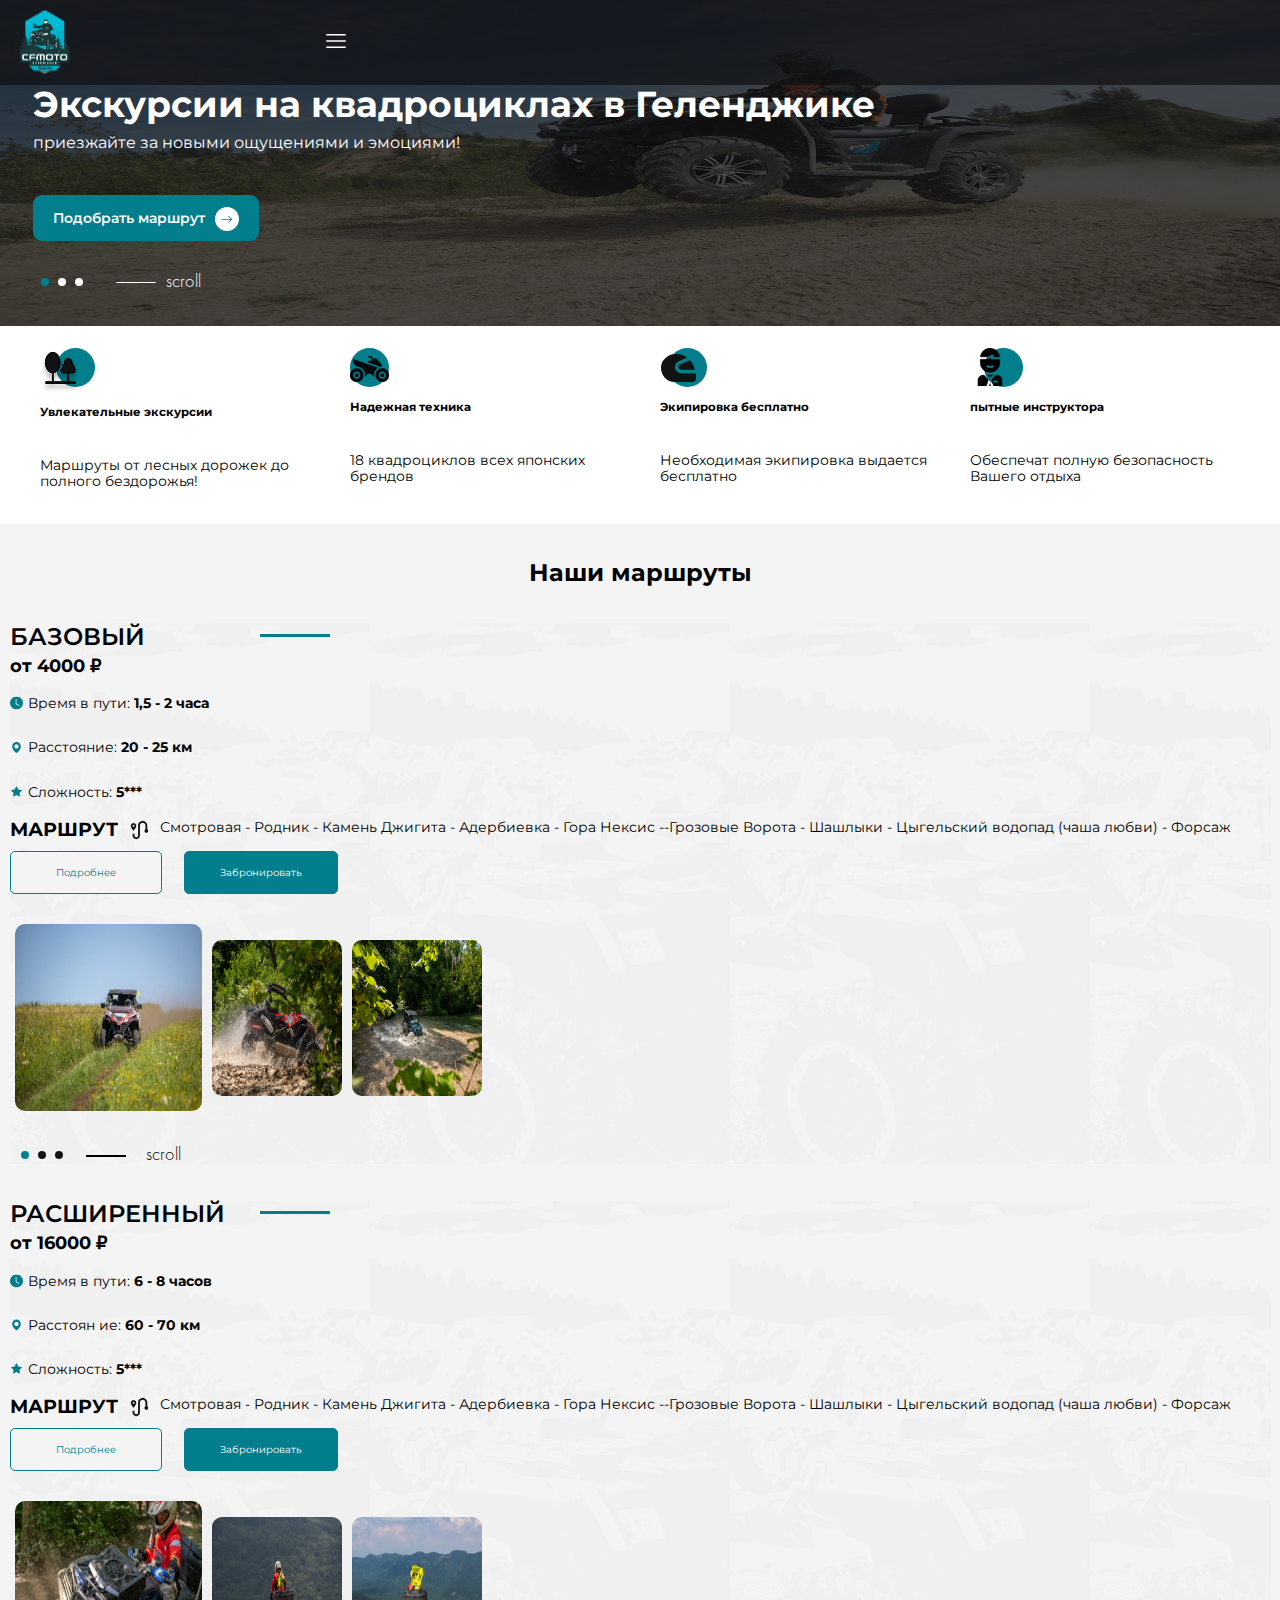
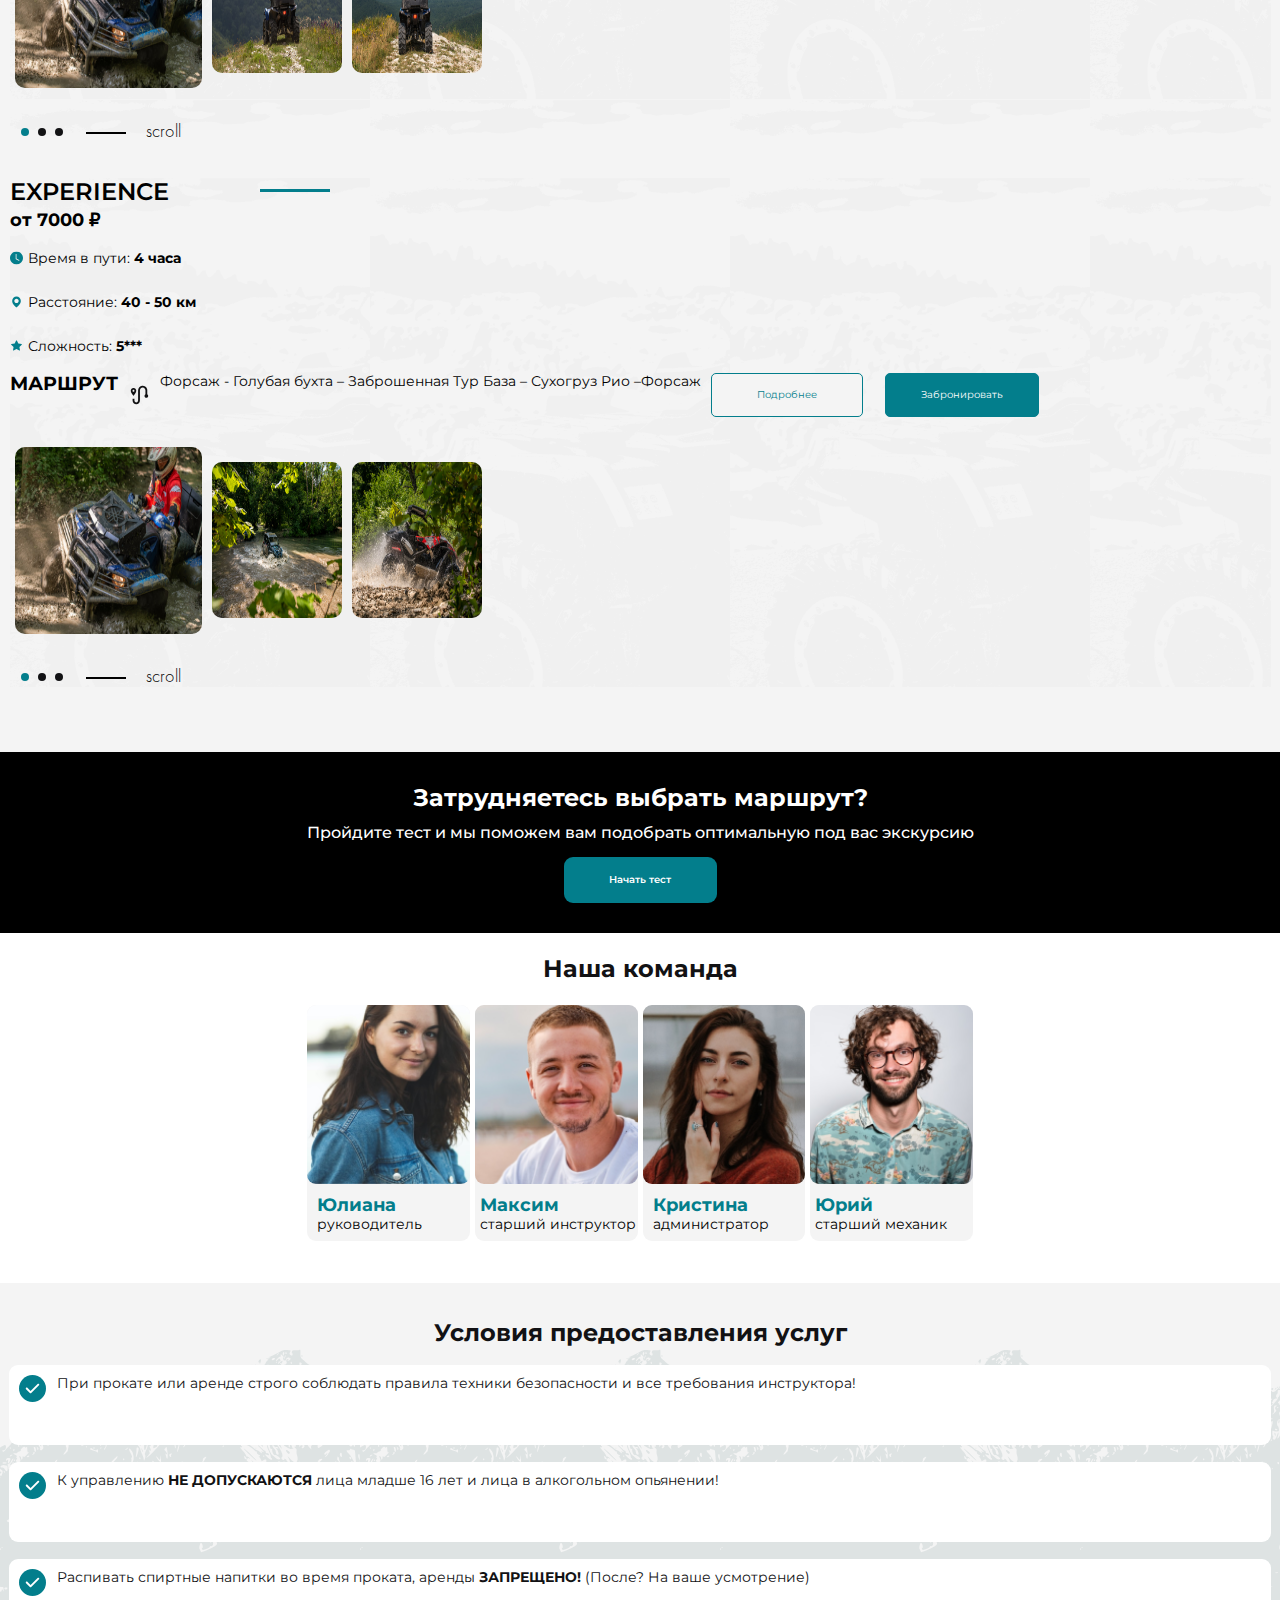
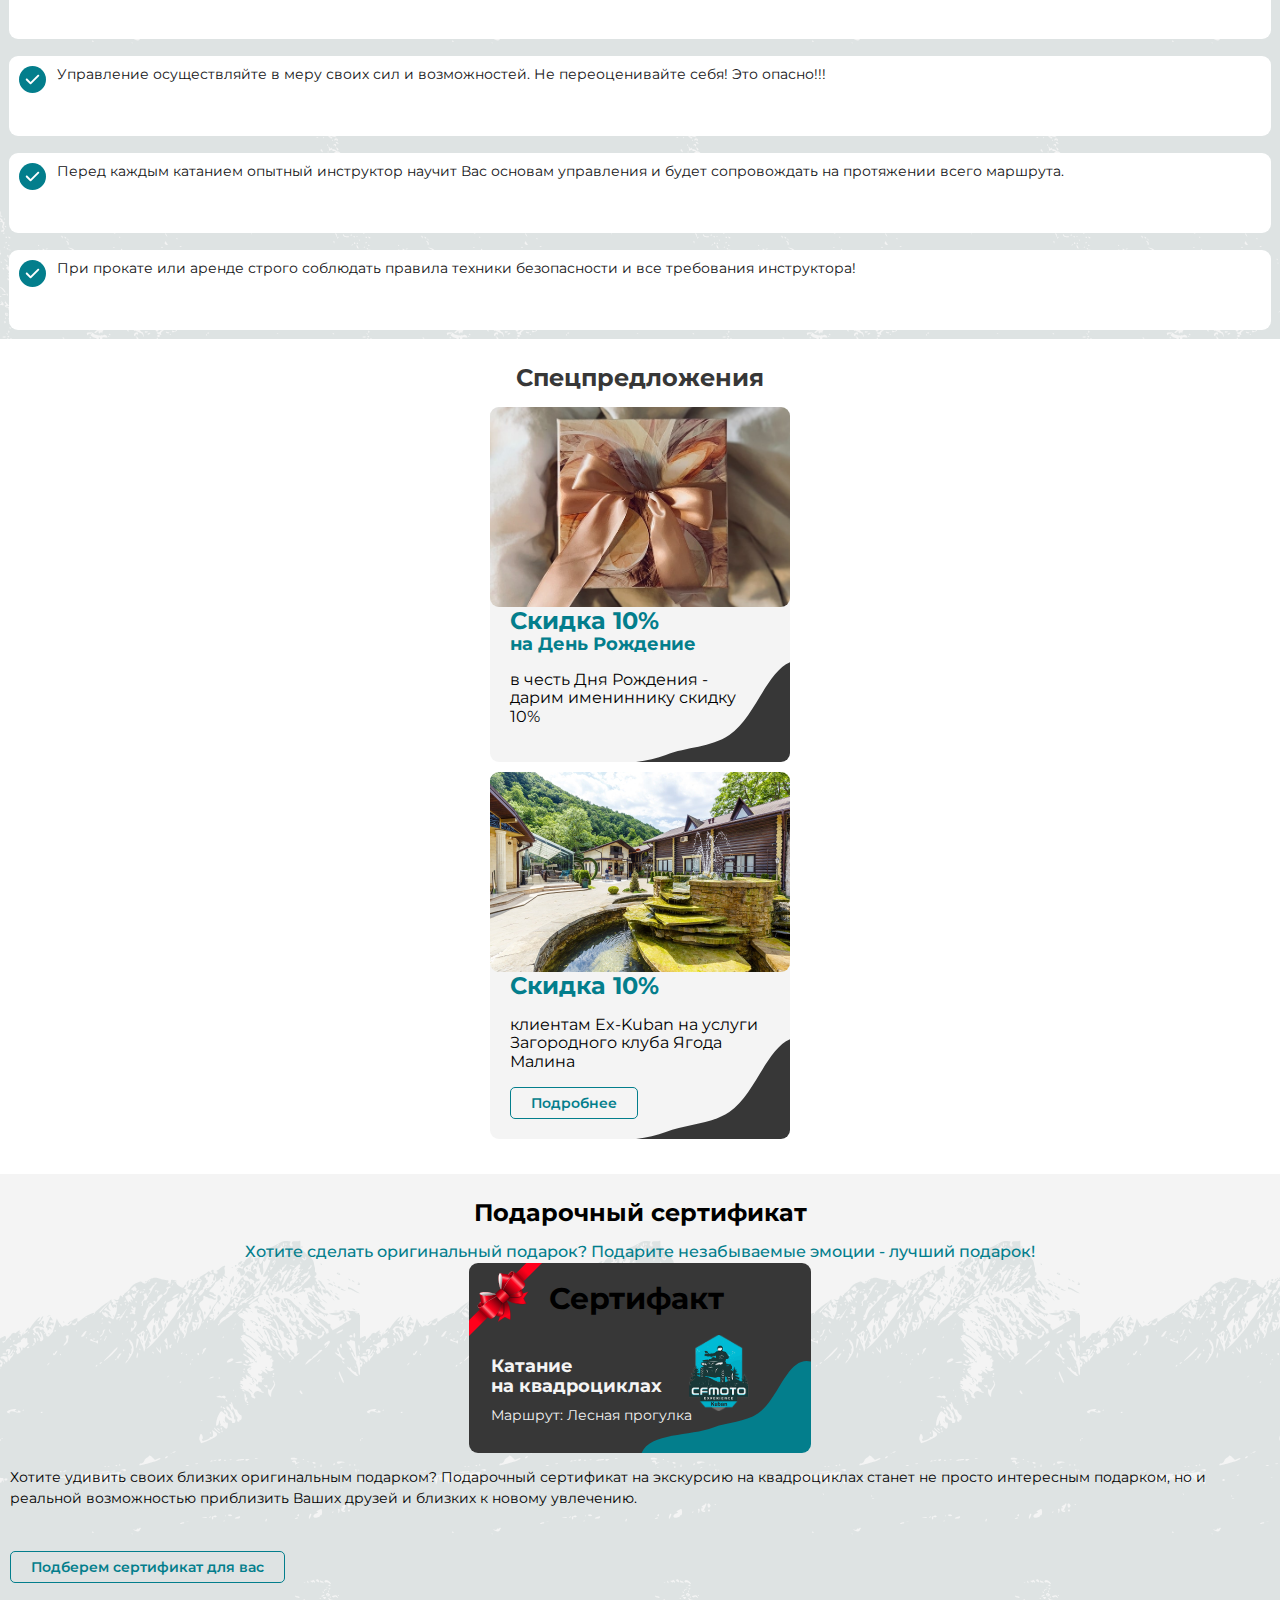
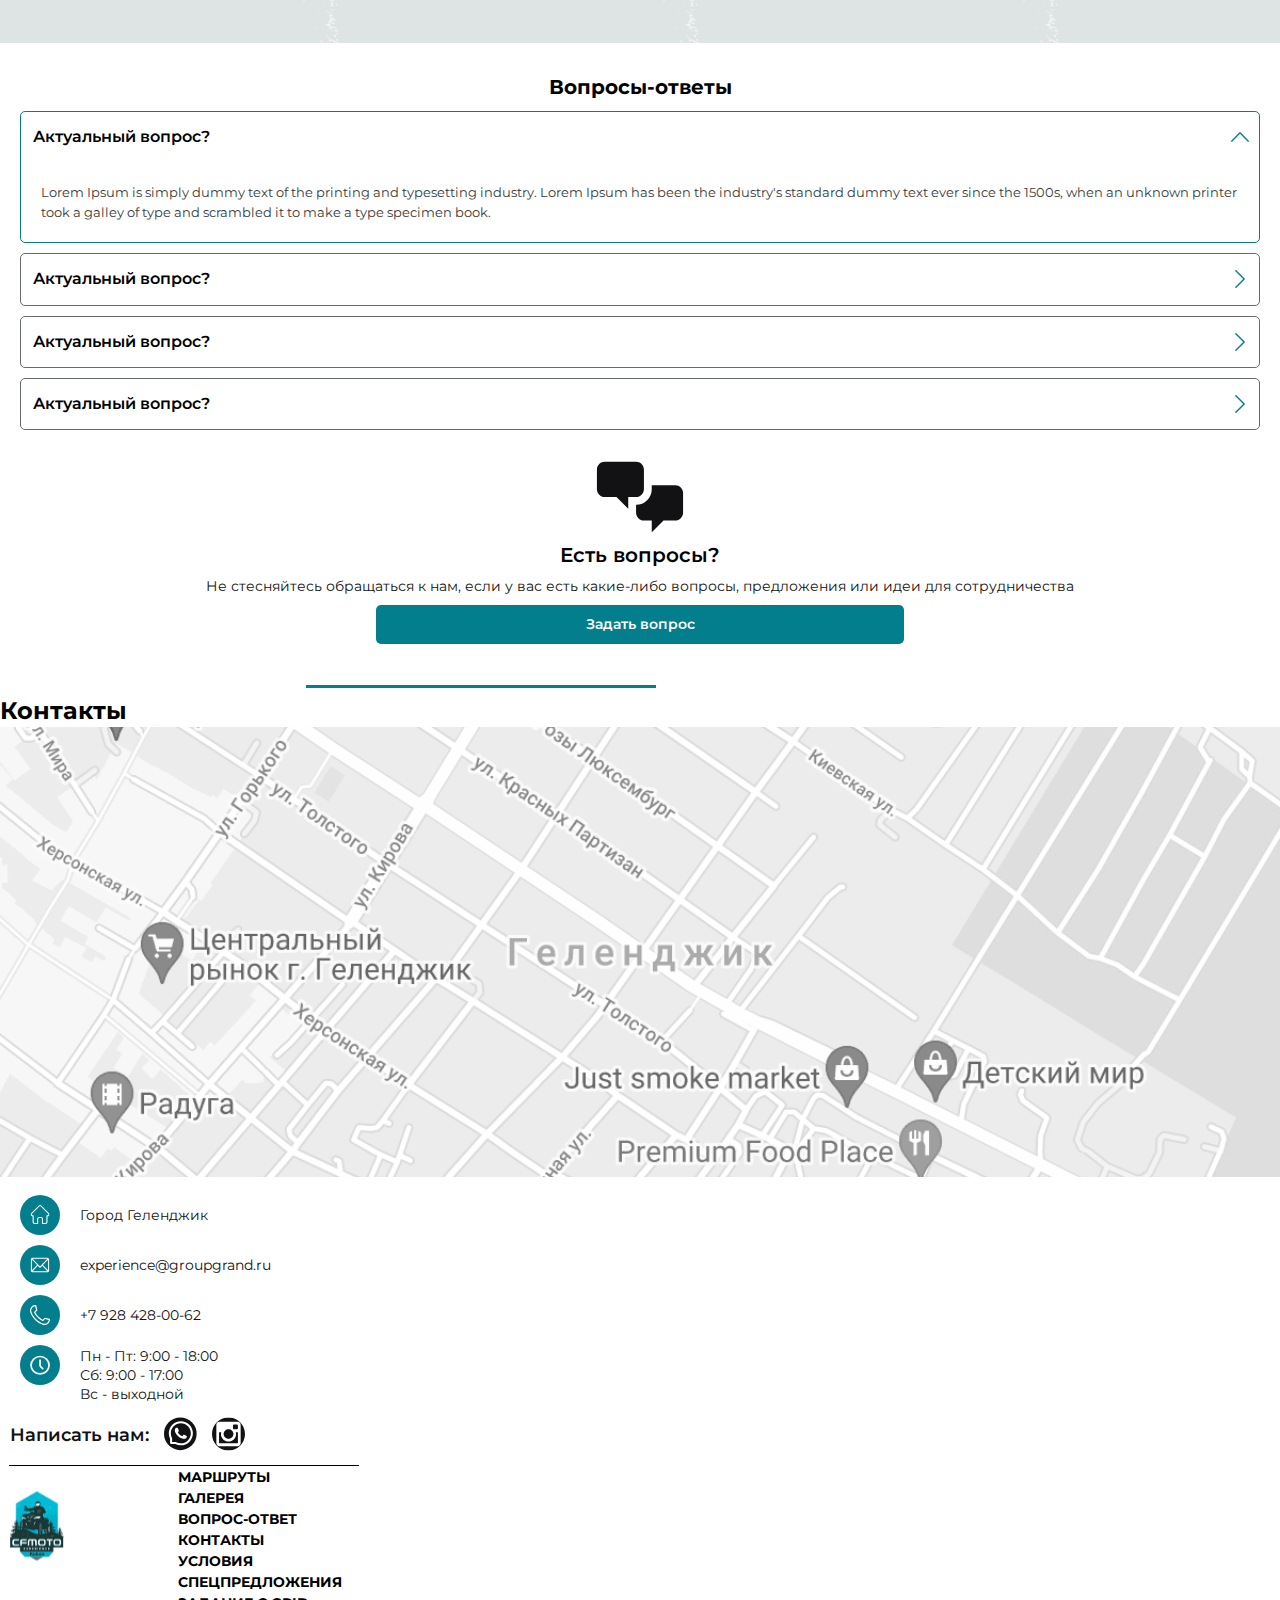
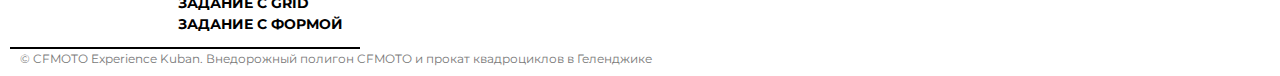
==== commit b23653fa: "grid" ====
--- a/index.html
+++ b/index.html
@@ -530,7 +530,7 @@
                     <a class="navigation__list-link" href="#routs"><span class="navigation__span">Маршруты</span></a>
                 </li>
                 <li class="navigation__list-item">
-                    <a class="navigation__list-link" href="/grid/grid.html"><span
+                    <a class="navigation__list-link" href=""><span
                             class="navigation__span">Галерея</span></a>
                 </li>
                 <li class="navigation__list-item">
@@ -547,6 +547,15 @@
                     <a class="navigation__list-link" href="#specifics"><span
                             class="navigation__span">Спецпредложения</span></a>
                 </li>
+                <li class="navigation__list-item">
+                    <a class="navigation__list-link" href="/grid/grid.html"><span
+                            class="navigation__span">Задание с grid</span></a>
+                </li>
+                <li class="navigation__list-item">
+                    <a class="navigation__list-link" href="/form/form.html"><span
+                            class="navigation__span">Задание с формой</span></a>
+                </li>
+                
             </ul>
         </nav>
         <p class="footer__copyright">
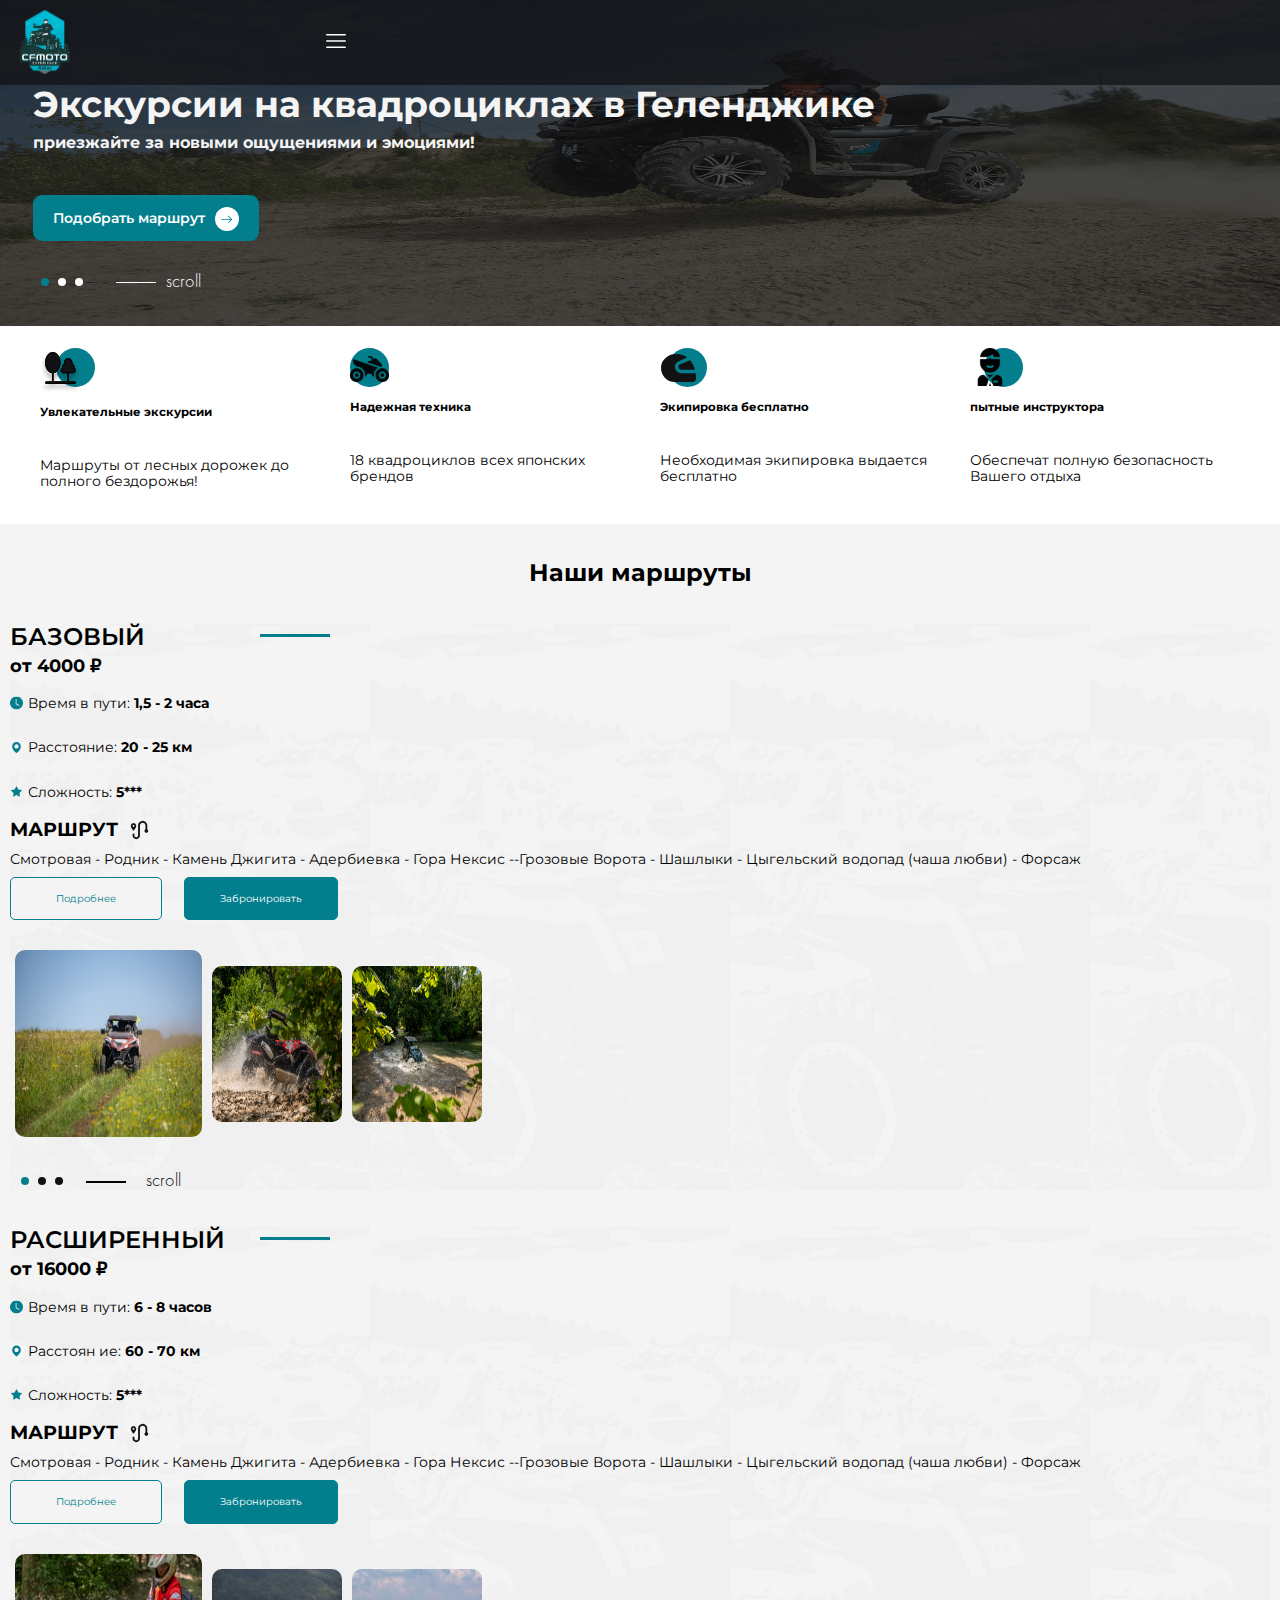
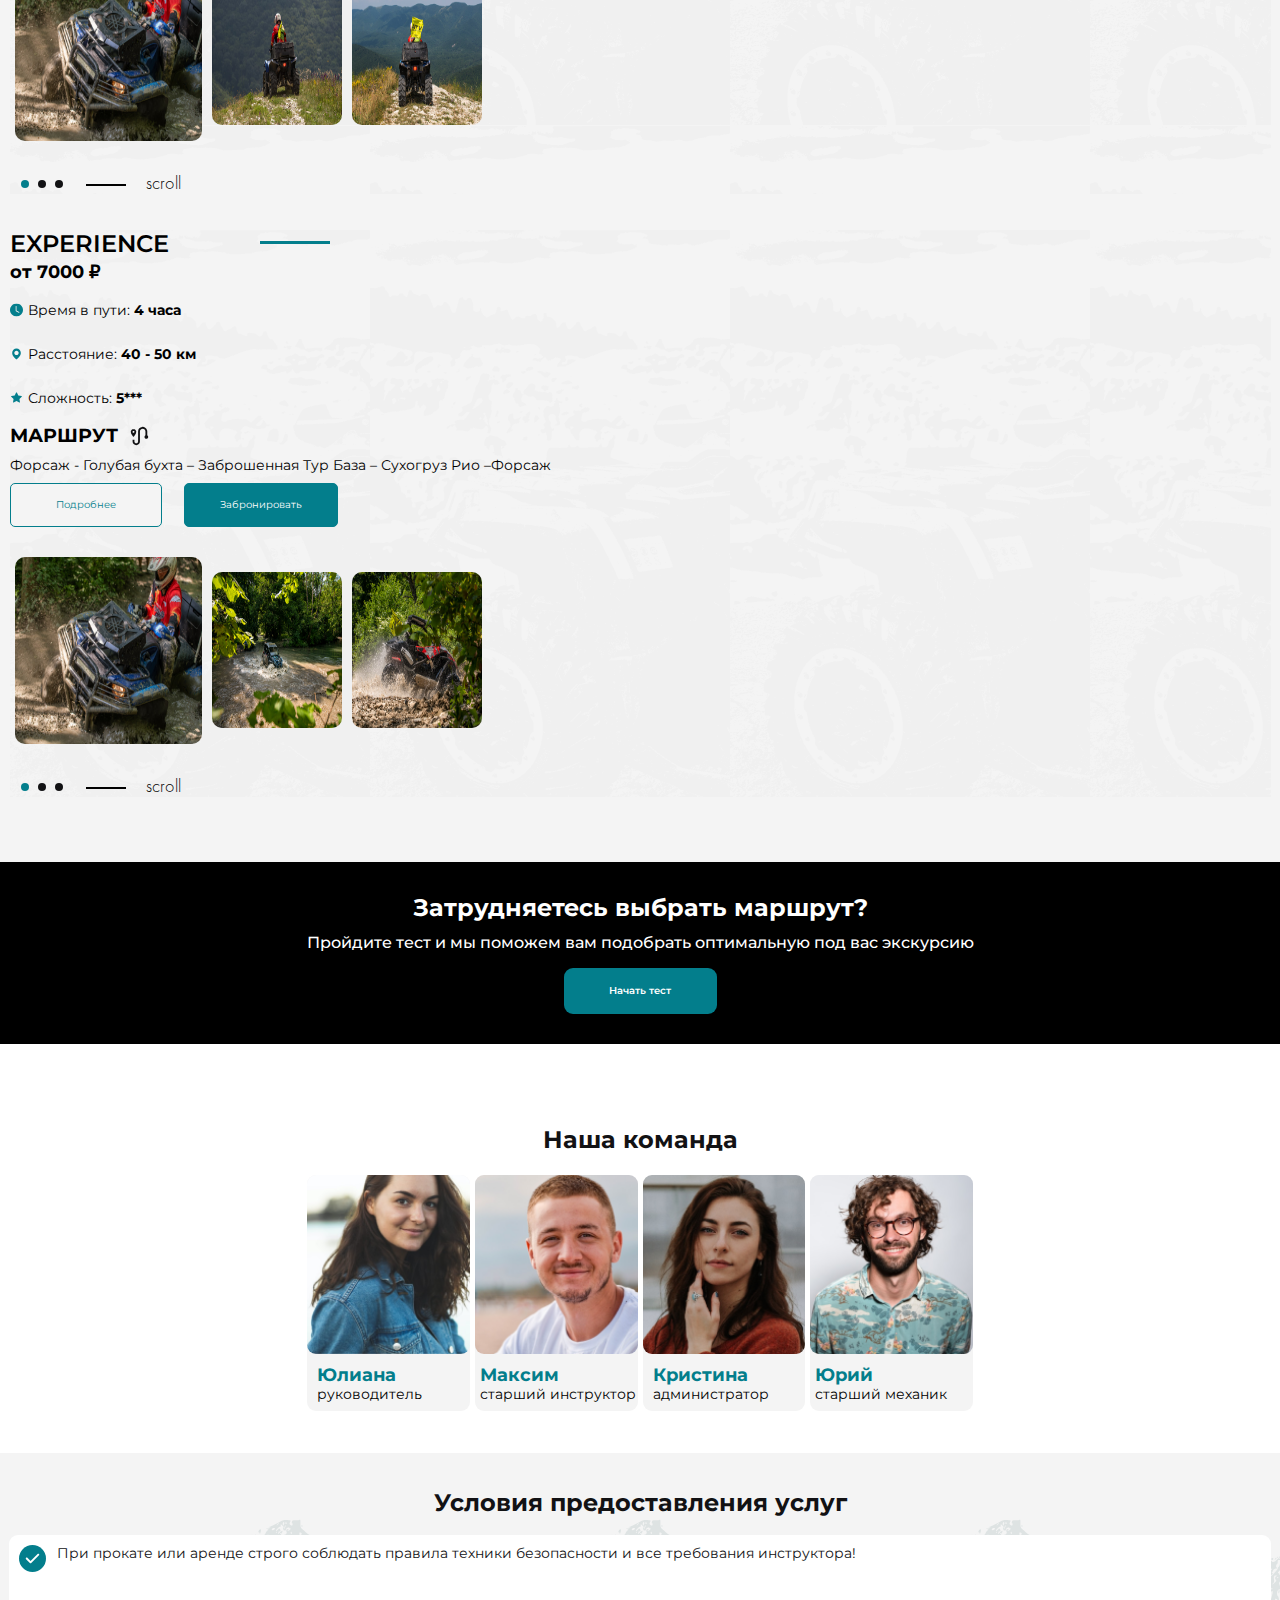
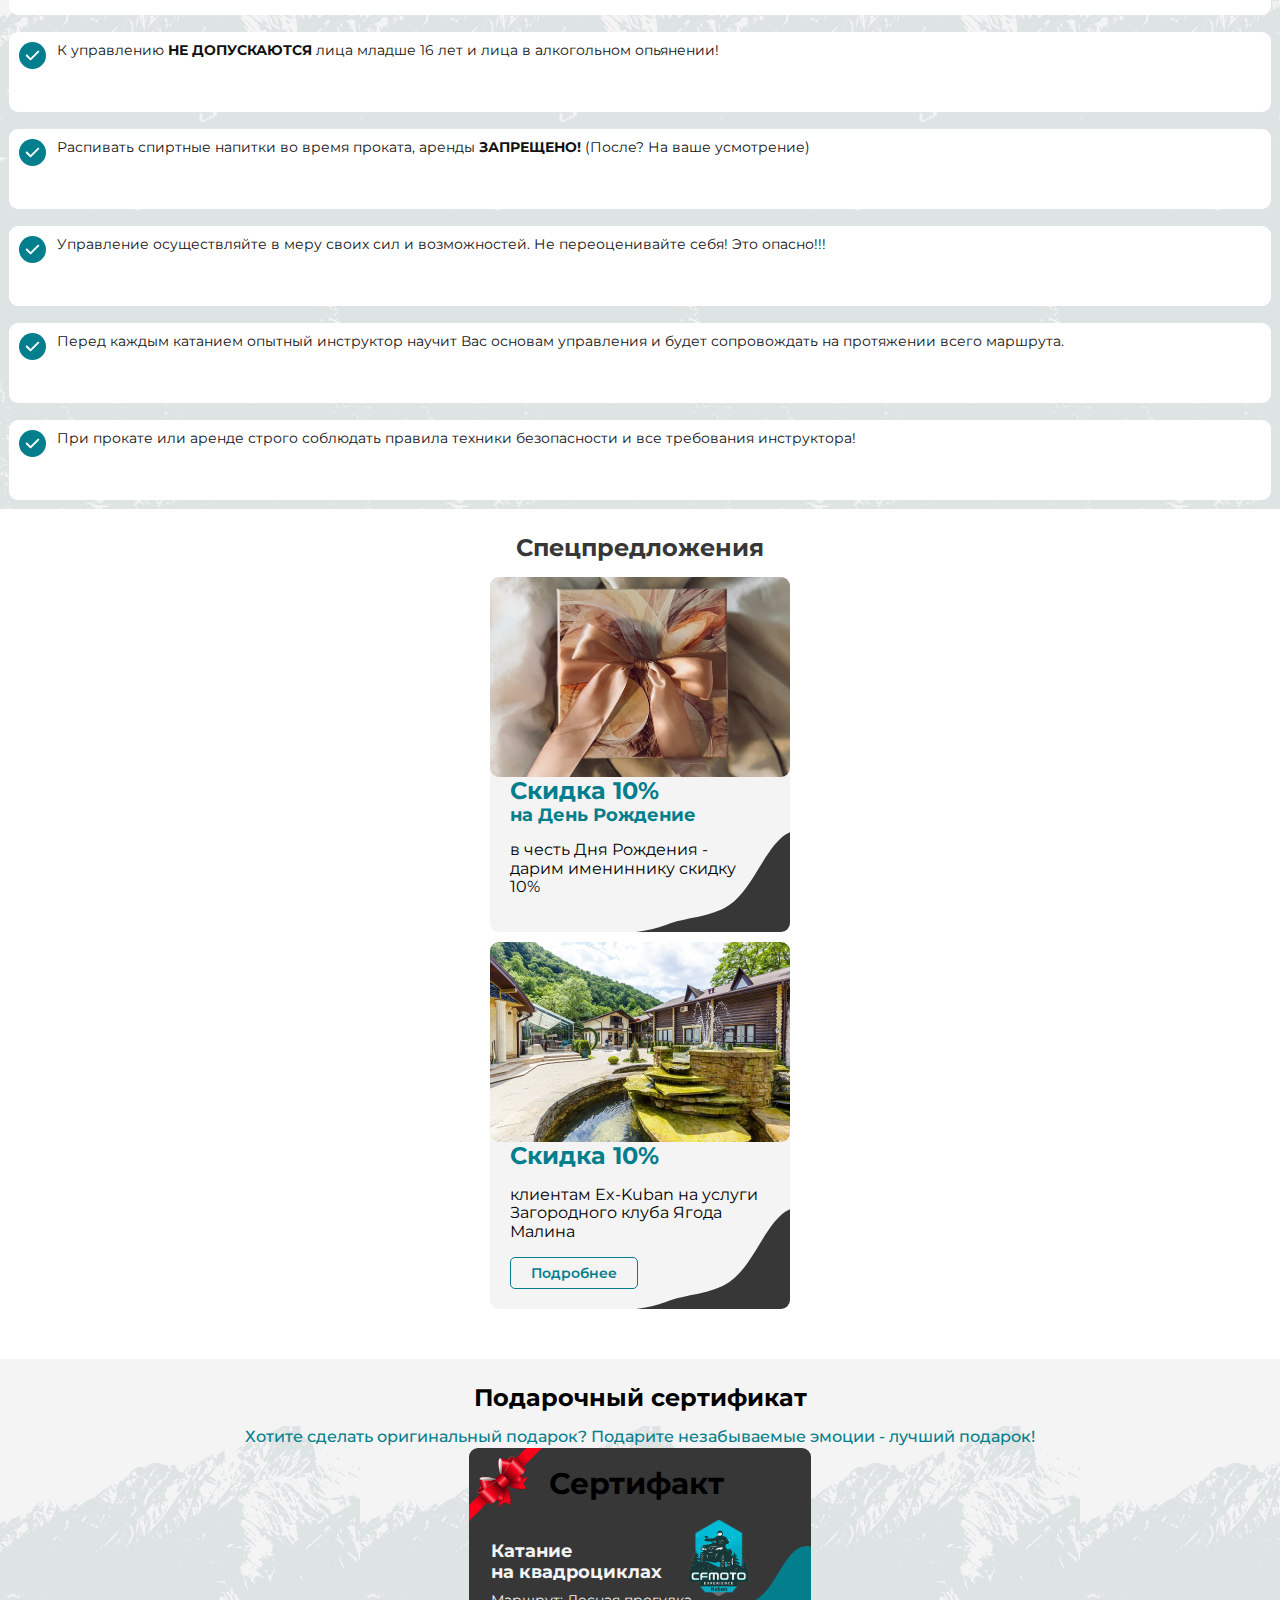
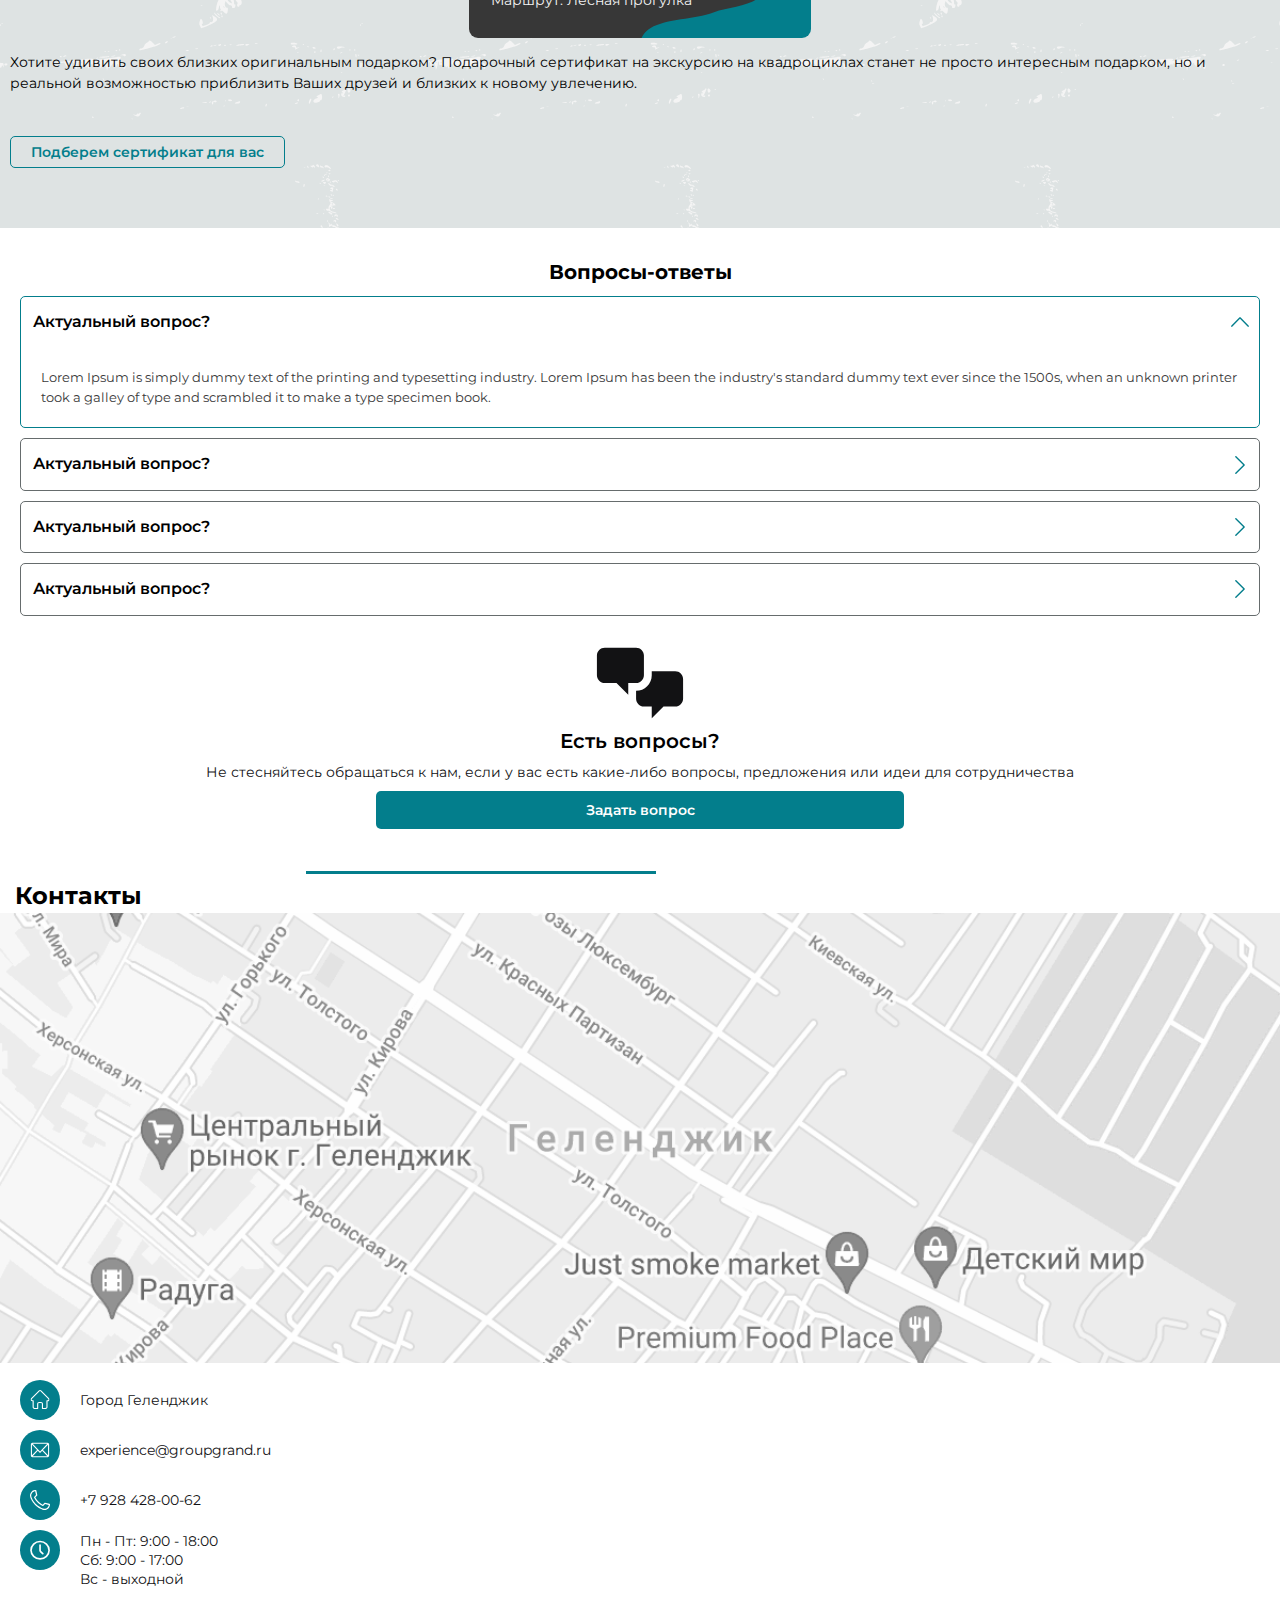
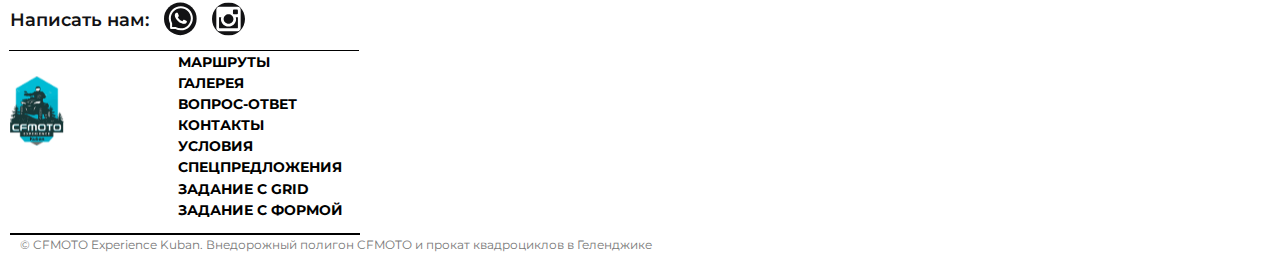
==== commit 9d2f4255: "html + css + flex" ====
--- a/index.html
+++ b/index.html
@@ -104,10 +104,11 @@
                                 Смотровая - Родник - Камень Джигита - Адербиевка - Гора Нексис
                                 --Грозовые Ворота - Шашлыки - Цыгельский водопад (чаша любви) -
                                 Форсаж
-                            </p>
-                            <a class="path__link" href="">Подробнее</a>
-                            <a class="path__link-reservation" href="">Забронировать</a>
-                        </div>
+                            </p>  
+                                <a class="path__link" href="">Подробнее</a>
+                                <a class="path__link-reservation" href="">Забронировать</a>
+                        </div>
+                       
                         <ul class="trials__list slider__car">
                             <li class="slider__car-item"><img src="/image/sec_three_slide1.jpg" alt="Машина 1"
                                     class="slider__car-image _active"></li>
@@ -159,8 +160,8 @@
                                 --Грозовые Ворота - Шашлыки - Цыгельский водопад (чаша любви) -
                                 Форсаж
                             </p>
-                            <a class="path__link" href="">Подробнее</a>
-                            <a class="path__link-reservation" href="">Забронировать</a>
+                                <a class="path__link" href="">Подробнее</a>
+                                <a class="path__link-reservation" href="">Забронировать</a>
                         </div>
                         <ul class="trials__list slider__car">
                             <li class="slider__car-item _active"><img src="/image/sec_three_slide4.jpg" alt="Машина 1"
@@ -210,8 +211,8 @@
                             <p class="path-discription">
                                 Форсаж - Голубая бухта – Заброшенная Тур База – Сухогруз Рио –Форсаж
                             </p>
-                            <a class="path__link" href="">Подробнее</a>
-                            <a class="path__link-reservation" href="">Забронировать</a>
+                                <a class="path__link" href="">Подробнее</a>
+                                <a class="path__link-reservation" href="">Забронировать</a>
                         </div>
                         <ul class="trials__list slider__car">
                             <li class="slider__car-item"><img src="/image/sec_three_slide4.jpg" alt="Машина 1"
--- a/css/style.css
+++ b/css/style.css
@@ -74,6 +74,9 @@
   z-index: 2;
 }
 
+*::selection {
+  color: var(--attention-text);
+  }
 .span {
   font-weight: bold;
 }
@@ -136,10 +139,16 @@
   }
 }
 .maining__title {
+  color:var(--highlighted-text);
   font-size: 3.6rem;
+  font-family: Montserrat;
+  font-weight: 700;
   margin: 84px 33px 0;
 }
 .maining__subtitle {
+  color: var(--highlighted-text);
+  font-family: Montserrat;
+  font-weight: 700;
   font-size: 1.6rem;
 }
 .maining__subtitle {
@@ -162,6 +171,89 @@
   font-family: Montserrat;
   font-weight: 600;
 }
+.link:hover  {
+  display: flex;
+  align-items: center;
+  justify-content: center; 
+  position: relative;
+  text-decoration: none;
+  color:#97c2c7;
+  background-color: #146770;
+  border-radius: 9px;
+  padding: 10px 20px;
+  margin: 42px 0px 0px 33px;
+  width: fit-content;
+  height: fit-content;
+  font-size: 1.4rem;
+  font-family: Montserrat;
+  font-weight: 600;
+}
+.link:hover .link-image { 
+  filter: brightness(0.9);
+}
+.link:active  {
+  display: flex;
+  align-items: center;
+  justify-content: center; 
+  position: relative;
+  text-decoration: none;
+  color:#8ebabe;
+  background-color: #13626b;
+  border-radius: 9px;
+  padding: 10px 20px;
+  margin: 42px 0px 0px 33px;
+  width: fit-content;
+  height: fit-content;
+  font-size: 1.4rem;
+  font-family: Montserrat;
+  font-weight: 600;
+}
+.link::active .link-image { 
+  filter: brightness(0.7);
+}
+.link:active  {
+  display: flex;
+  align-items: center;
+  justify-content: center; 
+  position: relative;
+  text-decoration: none;
+  color:#8ebabe;
+  background-color: #13626b;
+  border-radius: 9px;
+  padding: 10px 20px;
+  margin: 42px 0px 0px 33px;
+  width: fit-content;
+  height: fit-content;
+  font-size: 1.4rem;
+  font-family: Montserrat;
+  font-weight: 600;
+}
+.link::active .link-image { 
+  filter: brightness(0.7);
+}
+.link:focus  {
+  display: flex;
+  align-items: center;
+  justify-content: center; 
+  position: relative;
+  text-decoration: none;
+  color:#8ebabe;
+  background-color: #13626b;
+  outline: none;
+  box-shadow: 0 0 3px rgba(0, 48, 49, 0.432);
+  border-radius: 9px;
+  padding: 10px 20px;
+  margin: 42px 0px 0px 33px;
+  width: fit-content;
+  height: fit-content;
+  font-size: 1.4rem;
+  font-family: Montserrat;
+  font-weight: 600;
+}
+.link::focus .link-image { 
+  filter: brightness(0.6);
+}
+
 .link-image {
   margin: 2px 0 0 10px;
 }
@@ -196,7 +288,29 @@
   background-color: transparent;
   border: 0;
 }
-
+.slider__button-slider:hover .slider__button-image {
+  filter: brightness(0.7); 
+}
+.slider__button-slider:active .slider__button-image {
+  filter: brightness(1); 
+  background-color: #037e8c;
+}
+.slider__button-slider:active  {
+  margin: 5px 0 0 5px;
+  width: 8px;
+  height: 8px;
+  border-radius: 100px;
+  border: 0;
+  background-color: transparent;
+}
+.slider__button-slider:focus  {
+  margin: 5px 0 0 5px;
+  width: 8px;
+  height: 8px;
+  border-radius: 100px;
+  border: 0;
+  background-color: transparent;
+}
 .advantages__title {
   font-size: 1.6rem;
   text-align: center;
@@ -301,55 +415,65 @@
 .path {
   display: flex;
   flex-wrap: wrap;
-  gap: 10px
-}
+  gap: 10px;
+  align-items: flex-start;
+}
+
 .path-title {
   font-size: 1.9rem;
   margin: 0;
 }
+
+.path-image {
+  max-height: 100%;
+  margin-right: 10px;
+}
+
 .path-discription {
   font-size: 1.4rem;
   margin: 0 0;
-}
-.trials__list-image {
-  margin: 0 7px;
-}
-.list-description__image {
-  width: 13px;
-}
-.list-description__special {
+  width: calc(100% - 10px); /* Занимает всю доступную ширину с учетом отступа справа */
+}
+
+.path__link, .path__link:visited{
   display: block;
-  font-size: 1.4rem;
-}
-
-.trials__span {
-  font-weight: bold;
-  margin-top: 0;
-}
-
-.path__link,  path__link:visited{
-  display: inline-block;
   text-decoration: none;
-  color:var(--attention-text);
+  color: var(--attention-text);
   background-color: var(--highlighted-text);
   border: 1px solid var(--attention-text);
   padding: 15px 45px;
   text-align: center;
   border-radius: 5px;
-  margin: 0px;
-
-}
-
-.path__link-reservation, path__link-reservation:visited {
-  display: inline-block;
+  margin: 0;
+}
+
+.path__link-reservation, .path__link-reservation:visited {
+  display: block;
   text-decoration: none;
-  color:var(--background-body);
+  color: var(--background-body);
   background-color: var(--attention-text);
   border-radius: 5px;
   border: 1px solid #037E8C;
   padding: 15px 35px;
   margin: 0 0 0 12px;
 }
+
+.trials__list-image {
+  margin: 0 7px;
+}
+.list-description__image {
+  width: 13px;
+}
+.list-description__special {
+  display: block;
+  font-size: 1.4rem;
+}
+
+.trials__span {
+  font-weight: bold;
+  margin-top: 0;
+}
+
 .slider__car {
   display: flex;
   flex-direction: row;
@@ -459,7 +583,9 @@
   line-height: 18.20px;
   word-wrap: break-word;
 }
-
+.team__wrapper {
+  margin: 80px 0 0 0;
+}
 .team{
   background-color: var(--background-body);
   margin: 4.8rem 0;
@@ -683,6 +809,7 @@
 .certificate {
   background-color: var(--highlighted-text);
   background-image: url("/image/sec_five_back.svg");
+  margin: 50px 0 0 0;
 }
 
 .present__subtitle {
@@ -862,6 +989,7 @@
   font-family: Montserrat;
   font-weight: 700;
   line-height: 33.70px;
+  margin-left: 1.5rem;
 }
 .footer__image {
   width: 100%;
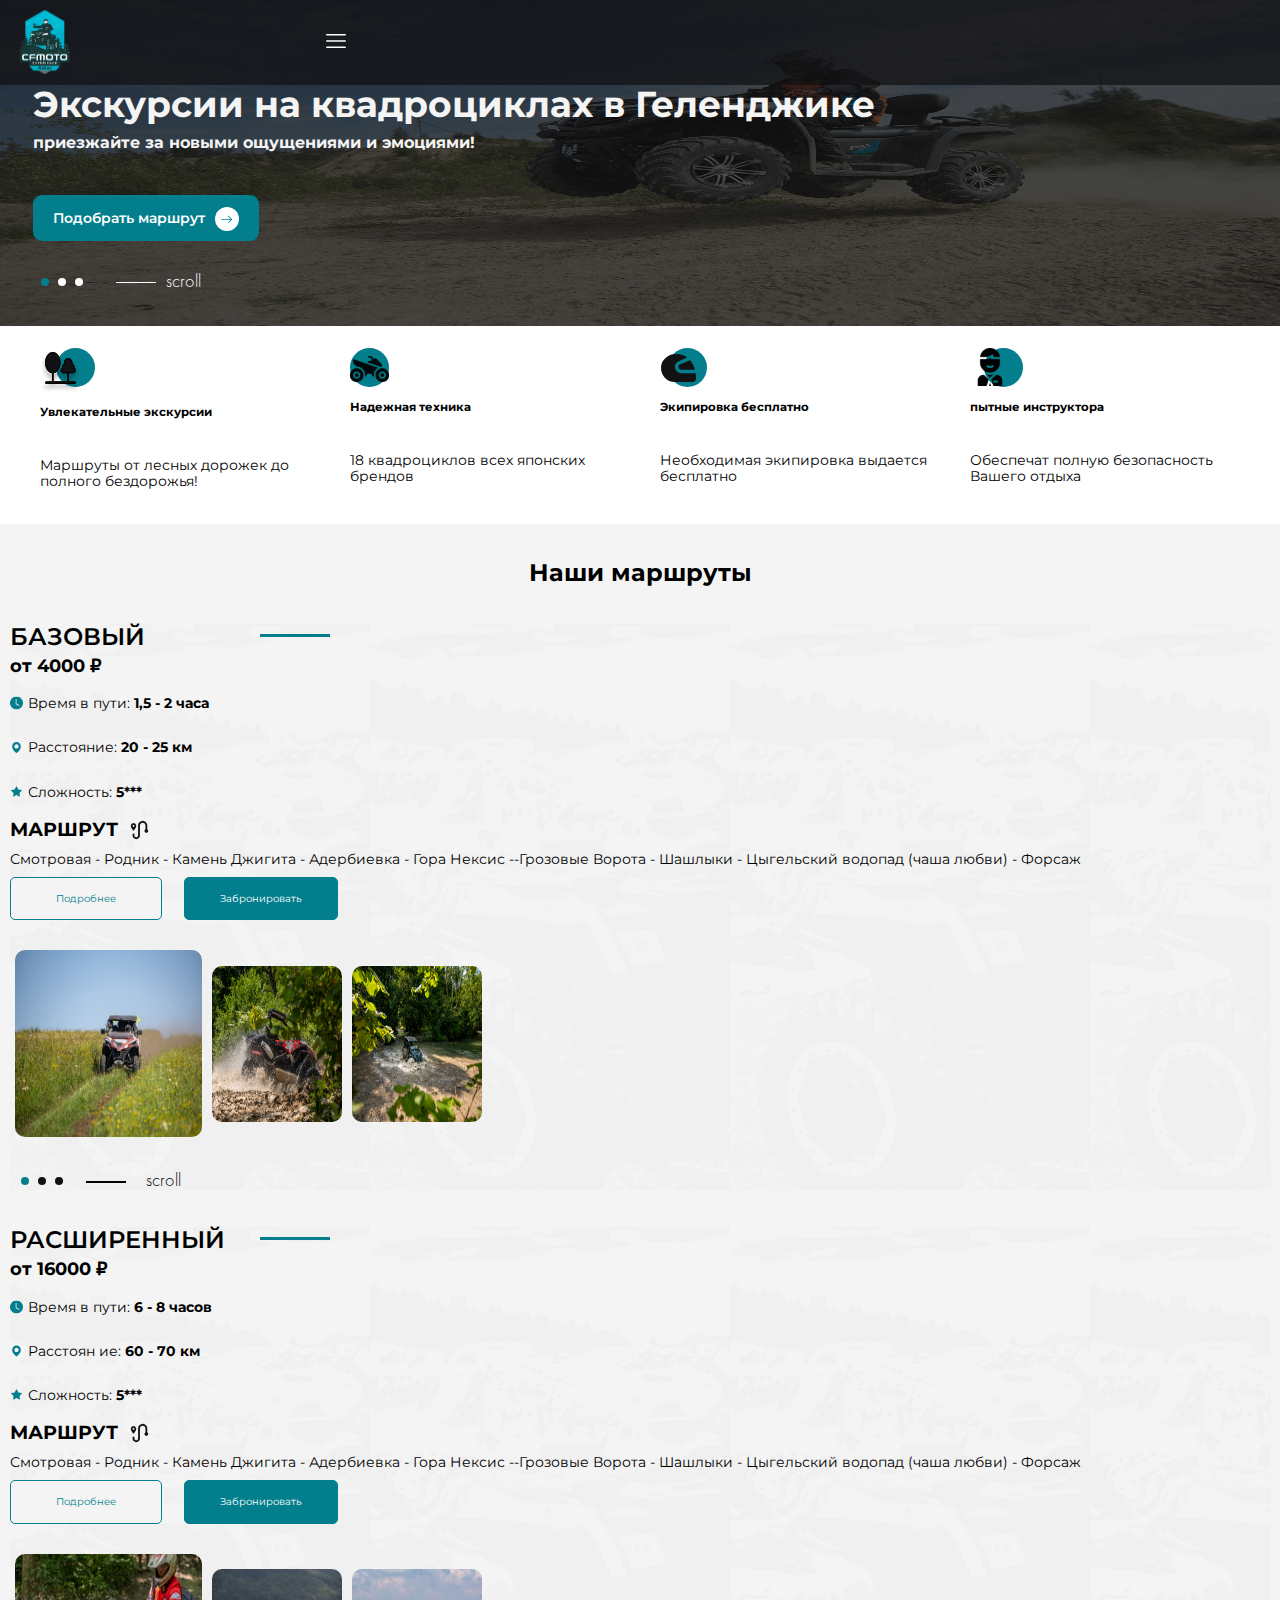
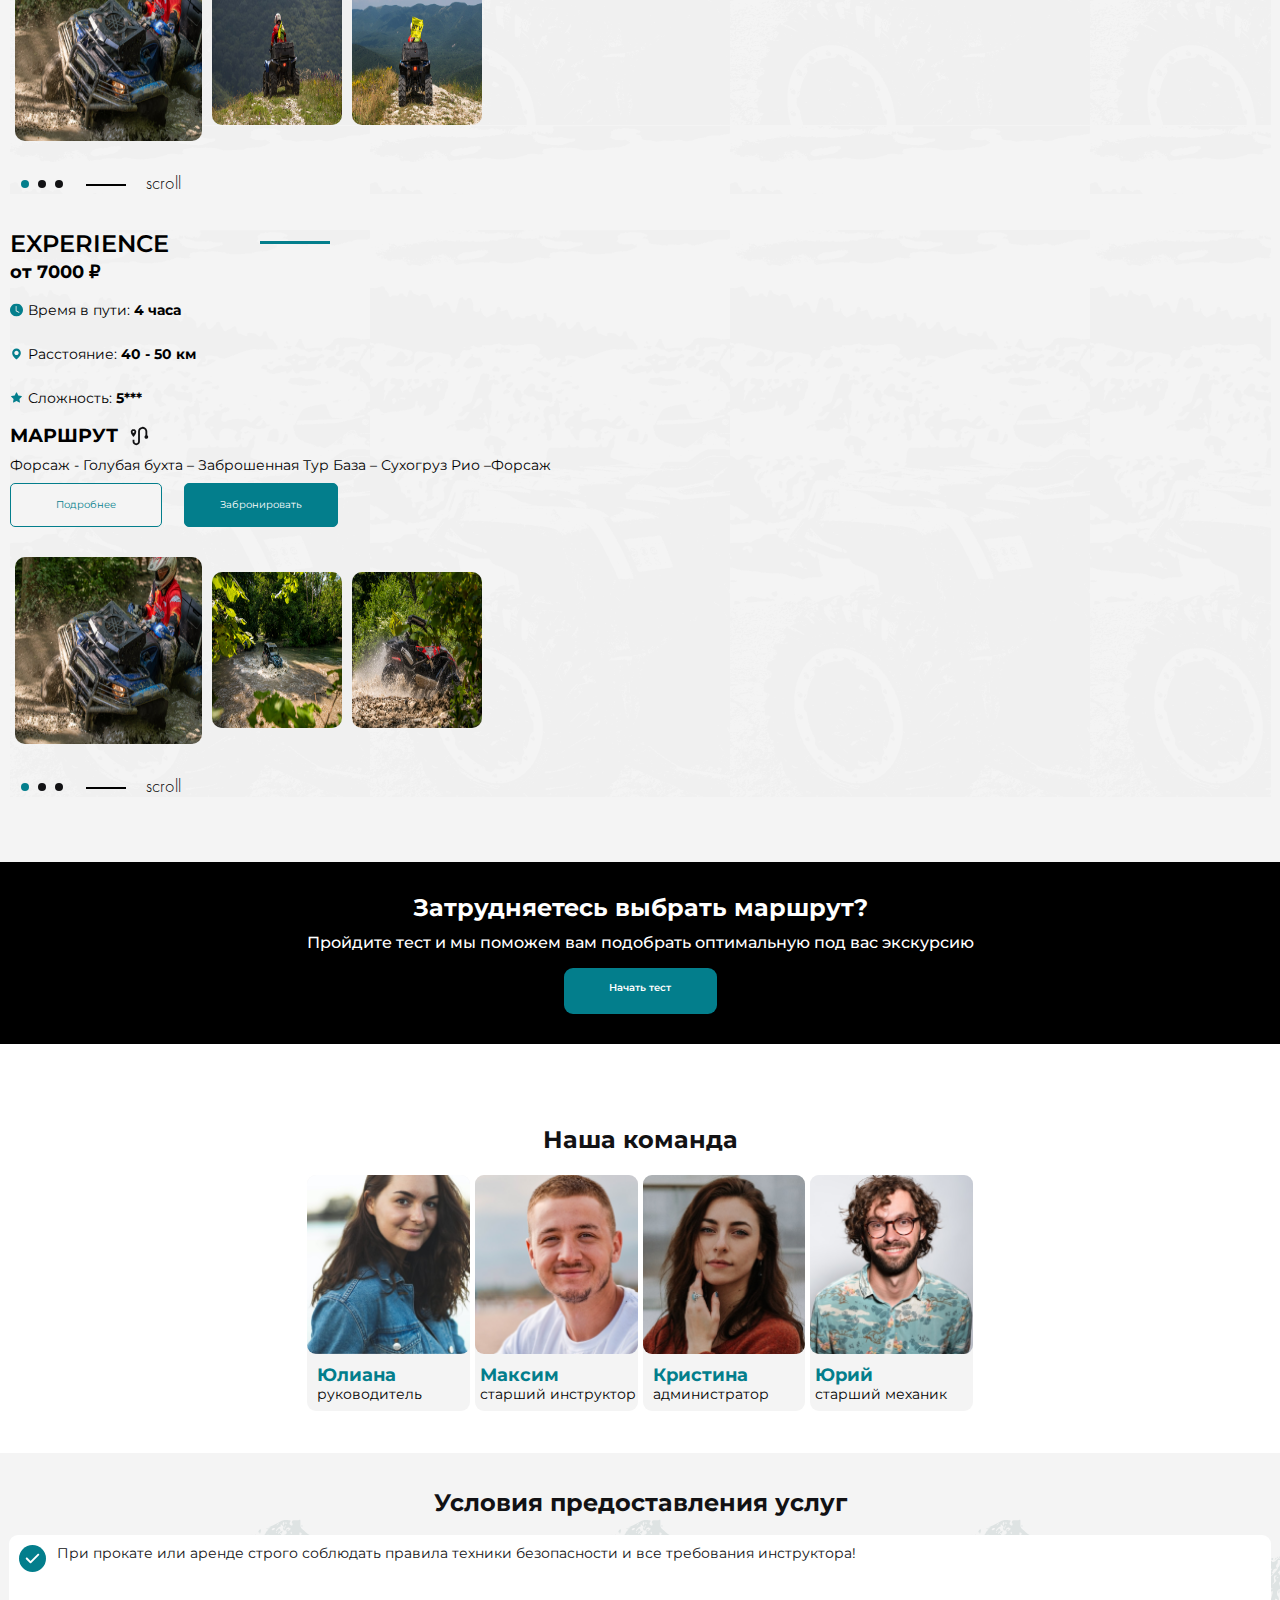
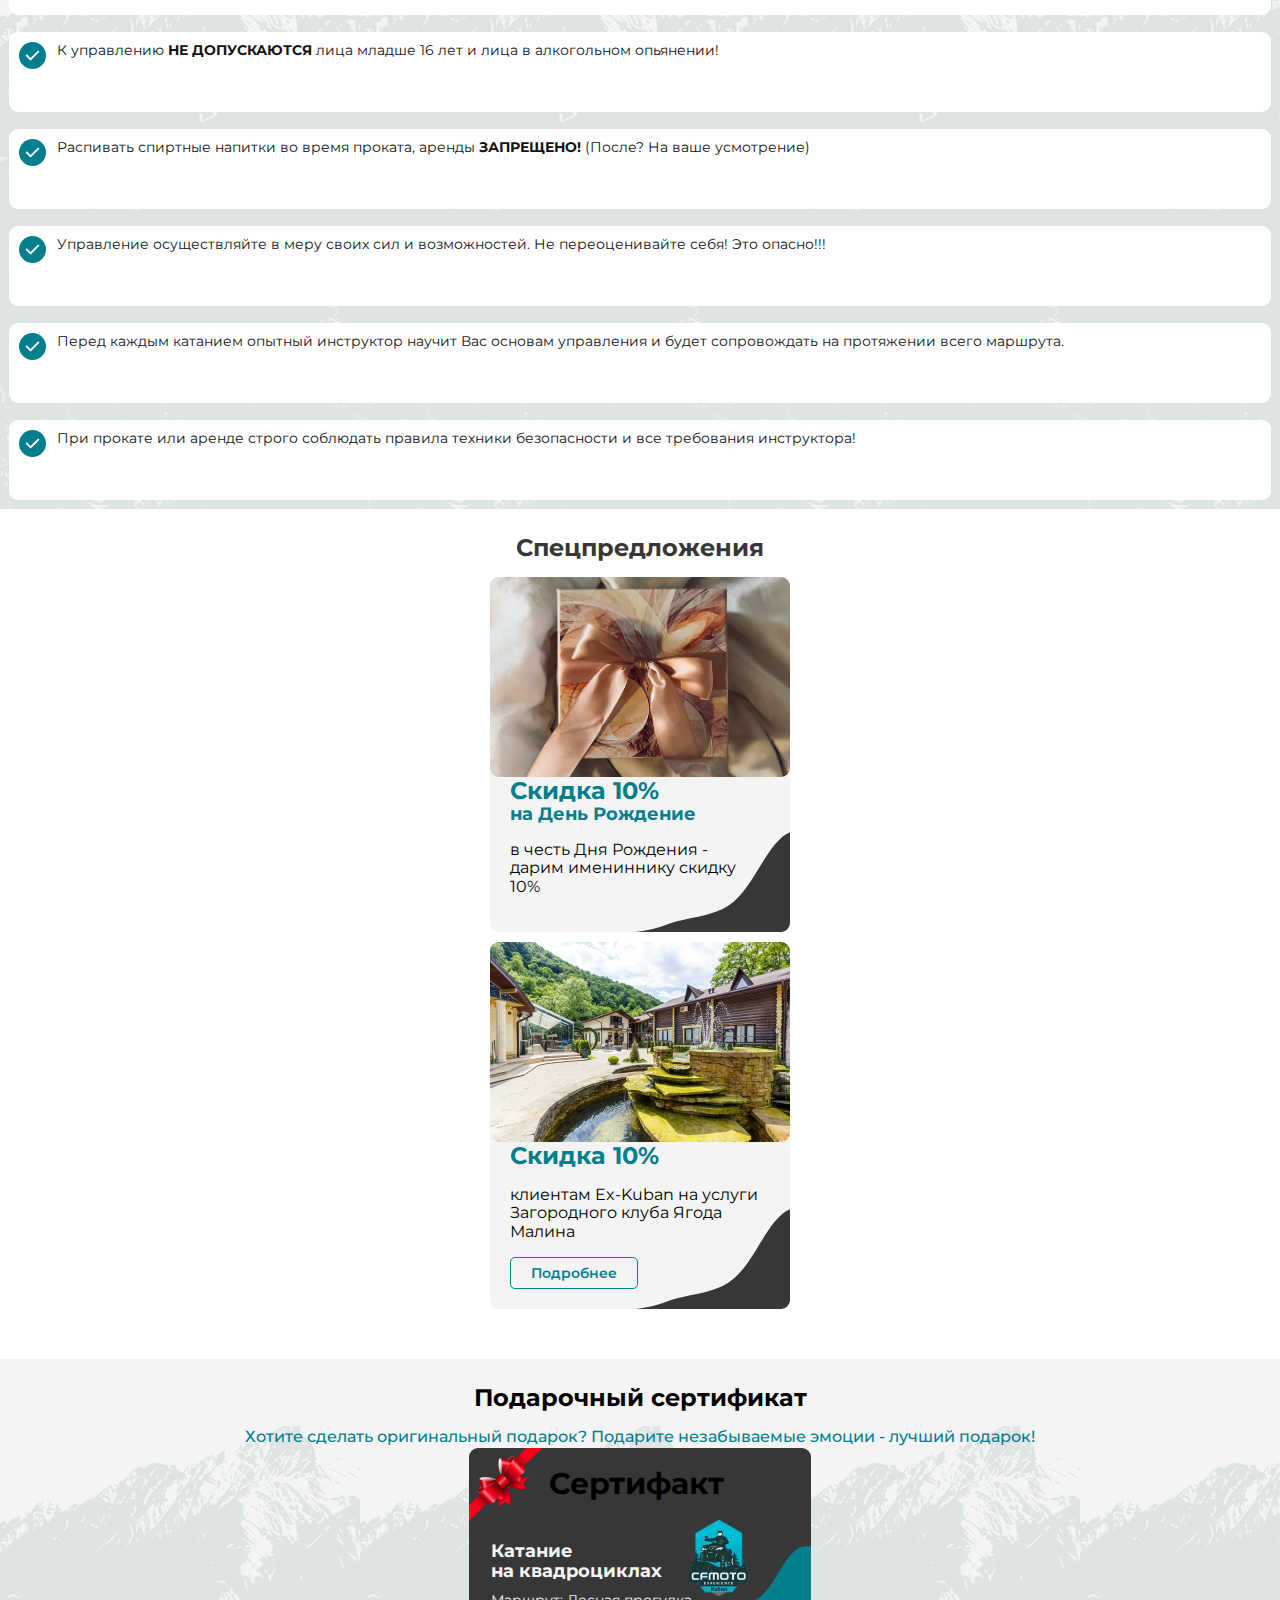
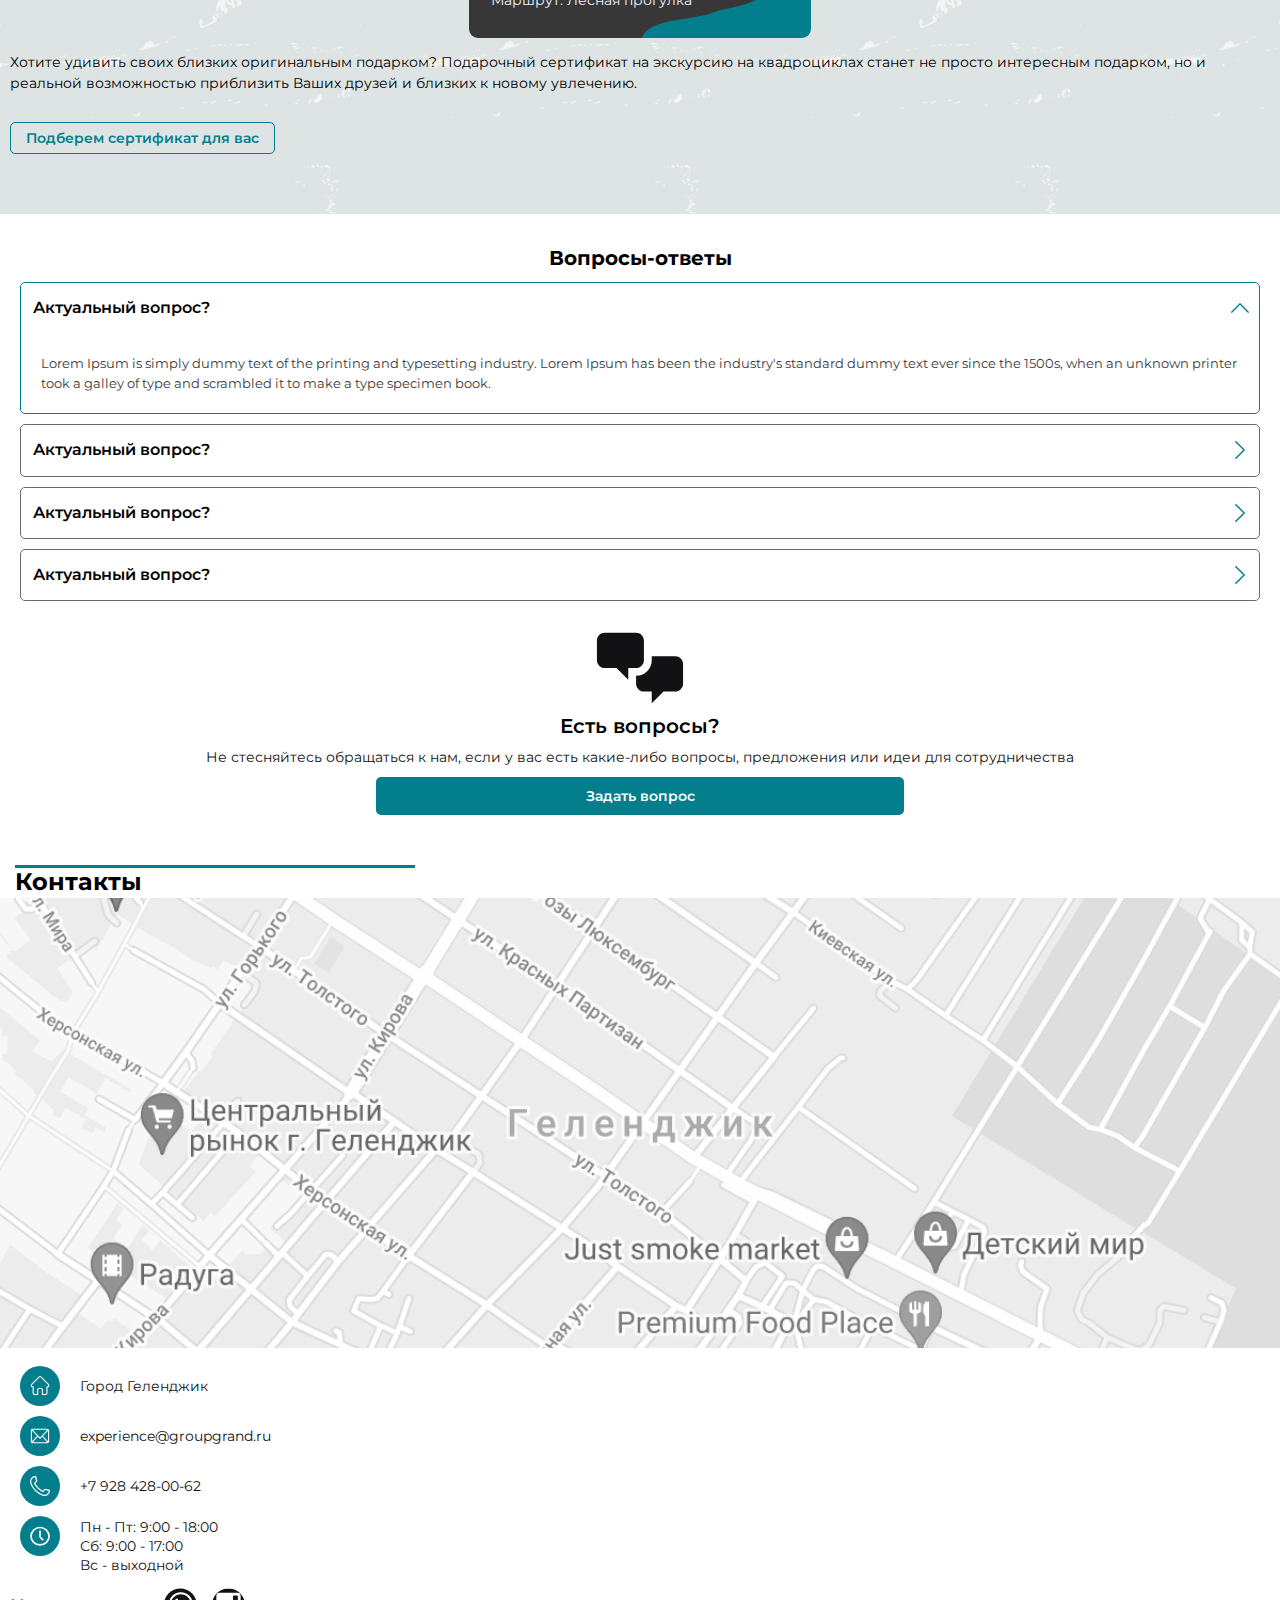
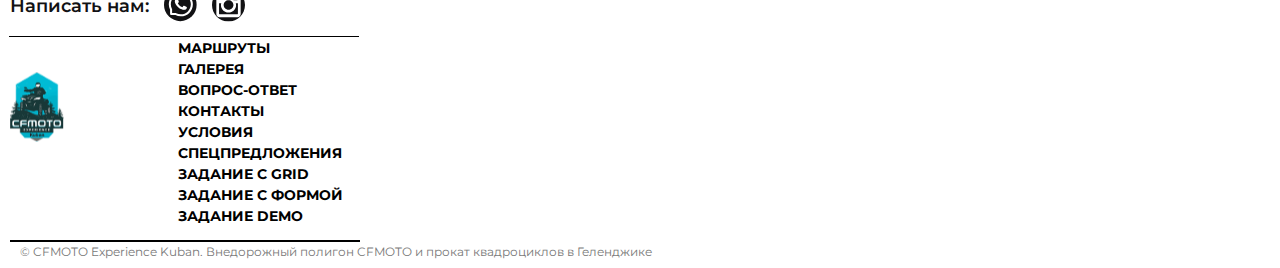
==== commit 4cda6f73: "anim + psevdo" ====
--- a/index.html
+++ b/index.html
@@ -104,18 +104,24 @@
                                 Смотровая - Родник - Камень Джигита - Адербиевка - Гора Нексис
                                 --Грозовые Ворота - Шашлыки - Цыгельский водопад (чаша любви) -
                                 Форсаж
-                            </p>  
-                                <a class="path__link" href="">Подробнее</a>
-                                <a class="path__link-reservation" href="">Забронировать</a>
-                        </div>
-                       
+                            </p>
+                            <a class="path__link" href="">Подробнее</a>
+                            <a class="path__link-reservation" href="">Забронировать</a>
+                        </div>
+
                         <ul class="trials__list slider__car">
-                            <li class="slider__car-item"><img src="/image/sec_three_slide1.jpg" alt="Машина 1"
-                                    class="slider__car-image _active"></li>
-                            <li class="slider__car-item"><img src="/image/sec_three_slide2.jpg" alt="Машина 2"
-                                    class="slider__car-image"></li>
-                            <li class="slider__car-item"><img src="/image/sec_three_slide3.jpg" alt="Машина 3"
-                                    class="slider__car-image3"></li>
+                            <li class="slider__car-item">
+                                <img src="/image/sec_three_slide1.jpg" alt="Машина 1"
+                                    class="slider__car-image _active">
+                                </li>
+                            <li class="slider__car-item">
+                                <img src="/image/sec_three_slide2.jpg" alt="Машина 2"
+                                    class="slider__car-image">
+                                </li>
+                            <li class="slider__car-item">
+                                <img src="/image/sec_three_slide3.jpg" alt="Машина 3"
+                                    class="slider__car-image3">
+                                </li>
                         </ul>
                         <div class="trials__list slider__photo">
                             <button class="slider__photo-button">
@@ -160,8 +166,8 @@
                                 --Грозовые Ворота - Шашлыки - Цыгельский водопад (чаша любви) -
                                 Форсаж
                             </p>
-                                <a class="path__link" href="">Подробнее</a>
-                                <a class="path__link-reservation" href="">Забронировать</a>
+                            <a class="path__link" href="">Подробнее</a>
+                            <a class="path__link-reservation" href="">Забронировать</a>
                         </div>
                         <ul class="trials__list slider__car">
                             <li class="slider__car-item _active"><img src="/image/sec_three_slide4.jpg" alt="Машина 1"
@@ -211,8 +217,8 @@
                             <p class="path-discription">
                                 Форсаж - Голубая бухта – Заброшенная Тур База – Сухогруз Рио –Форсаж
                             </p>
-                                <a class="path__link" href="">Подробнее</a>
-                                <a class="path__link-reservation" href="">Забронировать</a>
+                            <a class="path__link" href="">Подробнее</a>
+                            <a class="path__link-reservation" href="">Забронировать</a>
                         </div>
                         <ul class="trials__list slider__car">
                             <li class="slider__car-item"><img src="/image/sec_three_slide4.jpg" alt="Машина 1"
@@ -371,20 +377,20 @@
                     лучший подарок!
                 </p>
                 <div class="certificate__logo imgser">
-                <div class="imgser__body">
-                    <img class="imgser__acs" src="/image/bant.svg" alt="бант">
-                    <h2 class="imgser__title">
-                        Сертифакт
-                    </h2>
-                    <img class="imgser__logo" src="/image/logoser.svg" alt="логотип">
-                    <div class="imgser__info">
-                        <h3 class="imgser__subtitle">
-                            Катание
-                            на квадроциклах
-                        </h3>
-                        <p class="imgser__desc">Маршрут: Лесная прогулка</p>
-                    </div>
-                </div>
+                    <div class="imgser__body">
+                        <img class="imgser__acs" src="/image/bant.svg" alt="бант">
+                        <h2 class="imgser__title">
+                            Сертифакт
+                        </h2>
+                        <img class="imgser__logo" src="/image/logoser.svg" alt="логотип">
+                        <div class="imgser__info">
+                            <h3 class="imgser__subtitle">
+                                Катание
+                                на квадроциклах
+                            </h3>
+                            <p class="imgser__desc">Маршрут: Лесная прогулка</p>
+                        </div>
+                    </div>
                 </div>
                 <p class="present__description">
                     Хотите удивить своих близких оригинальным подарком? Подарочный
@@ -531,8 +537,7 @@
                     <a class="navigation__list-link" href="#routs"><span class="navigation__span">Маршруты</span></a>
                 </li>
                 <li class="navigation__list-item">
-                    <a class="navigation__list-link" href=""><span
-                            class="navigation__span">Галерея</span></a>
+                    <a class="navigation__list-link" href=""><span class="navigation__span">Галерея</span></a>
                 </li>
                 <li class="navigation__list-item">
                     <a class="navigation__list-link" href="#questions-answers"><span
@@ -549,14 +554,16 @@
                             class="navigation__span">Спецпредложения</span></a>
                 </li>
                 <li class="navigation__list-item">
-                    <a class="navigation__list-link" href="/grid/grid.html"><span
-                            class="navigation__span">Задание с grid</span></a>
-                </li>
-                <li class="navigation__list-item">
-                    <a class="navigation__list-link" href="/form/form.html"><span
-                            class="navigation__span">Задание с формой</span></a>
-                </li>
-                
+                    <a class="navigation__list-link" href="/grid/grid.html"><span class="navigation__span">Задание с
+                            grid</span></a>
+                </li>
+                <li class="navigation__list-item">
+                    <a class="navigation__list-link" href="/form/form.html"><span class="navigation__span">Задание с
+                            формой</span></a>
+                </li>
+                <li class="navigation__list-item">
+                    <a class="navigation__list-link" href="/demo/demo.html"><span class="navigation__span">Задание demo</span></a>
+                </li>
             </ul>
         </nav>
         <p class="footer__copyright">
--- a/css/style.css
+++ b/css/style.css
@@ -77,8 +77,32 @@
 *::selection {
   color: var(--attention-text);
   }
+
+.link:hover,
+.path__link:hover,
+.path__link-reservation:hover,
+.help__link:hover,
+.offers-list__link:hover,
+.present__link:hover,
+.questioner__link:hover {
+    transition: all 0.3s ease;
+    transform: scale(1.1); 
+    box-shadow: 0 0 10px rgba(0, 0, 0, 0.219); 
+}
+
+
 .span {
-  font-weight: bold;
+  font.link:hover,
+.slider__button-slider:hover,
+.path__link:hover,
+.path__link-reservation:hover,
+.help__link:hover,
+.offers-list__link:hover,
+.present__link:hover,
+.questioner__link:hover {
+    transition: all 0.3s ease; /* Применяется к любым изменениям, длительность 0.3 секунды с плавностью ease */
+}
+-weight: bold;
 }
 .header__wrapper {
   padding: 0;
@@ -187,6 +211,8 @@
   font-size: 1.4rem;
   font-family: Montserrat;
   font-weight: 600;
+  transform: scale(1.1);
+  box-shadow: 0 0 10px rgba(0, 36, 39, 0.514);
 }
 .link:hover .link-image { 
   filter: brightness(0.9);
@@ -446,7 +472,41 @@
   border-radius: 5px;
   margin: 0;
 }
-
+.path__link:hover{
+  display: block;
+  text-decoration: none;
+  color: #02717e;
+  background-color: #afafafad;
+  border: 1px solid #046a75;
+  padding: 15px 45px;
+  text-align: center;
+  border-radius: 5px;
+  margin: 0;
+}
+.path__link:active{
+  display: block;
+  text-decoration: none;
+  color: #026570;
+  background-color: #999999ad;
+  border: 1px solid #035963;
+  padding: 15px 45px;
+  text-align: center;
+  border-radius: 5px;
+  margin: 0;
+}
+.path__link:focus{
+  display: block;
+  text-decoration: none;
+  color: #026570;
+  background-color: #999999ad;
+  border: 1px solid #035963;
+  padding: 15px 45px;
+  text-align: center;
+  border-radius: 5px;
+  margin: 0;
+  outline: none;
+  box-shadow: 0 0 3px rgba(1, 42, 43, 0.5);
+}
 .path__link-reservation, .path__link-reservation:visited {
   display: block;
   text-decoration: none;
@@ -457,7 +517,38 @@
   padding: 15px 35px;
   margin: 0 0 0 12px;
 }
-
+.path__link-reservation:hover {
+  display: block;
+  text-decoration: none;
+  color:#97c2c7;
+  background-color: #146770;
+  border-radius: 5px;
+  border: 1px solid #037E8C;
+  padding: 15px 35px;
+  margin: 0 0 0 12px;
+}
+.path__link-reservation:active {
+  display: block;
+  text-decoration: none;
+  color:#8ebabe;
+  background-color: #13626b;
+  border-radius: 5px;
+  border: 1px solid #037E8C;
+  padding: 15px 35px;
+  margin: 0 0 0 12px;
+}
+.path__link-reservation:focus {
+  display: block;
+  text-decoration: none;
+  color:#8ebabe;
+  background-color: #13626b;
+  outline: none;
+  box-shadow: 0 0 3px rgba(0, 48, 49, 0.432);
+  border-radius: 5px;
+  border: 1px solid #037E8C;
+  padding: 15px 35px;
+  margin: 0 0 0 12px;
+}
 .trials__list-image {
   margin: 0 7px;
 }
@@ -473,7 +564,13 @@
   font-weight: bold;
   margin-top: 0;
 }
-
+.slider__photo-button:hover .slider__photo-image {
+  filter: brightness(0.7); 
+}
+.slider__photo-button:active .slider__photo-image {
+  filter: brightness(1); 
+  background-color: #037e8c;
+}
 .slider__car {
   display: flex;
   flex-direction: row;
@@ -574,15 +671,62 @@
   max-width: 65px;
   padding: 14px 44px;
   position: static;
-
   text-align: center;
   color: white;
   font-size: 1.0rem;
   font-family: Montserrat;
   font-weight: 600;
-  line-height: 18.20px;
-  word-wrap: break-word;
-}
+}
+.help__link:hover {
+  display: block;
+  text-decoration: none;
+  color:#97c2c7;
+  background-color: #146770;
+  border-radius: 9px;
+  margin: 0 auto;
+  min-height: 18px;
+  max-width: 65px;
+  padding: 14px 44px;
+  position: static;
+  text-align: center;
+  font-size: 1.0rem;
+  font-family: Montserrat;
+  font-weight: 600;
+}
+.help__link:active {
+  display: block;
+  text-decoration: none;
+  color:#8ebabe;
+  background-color: #13626b;
+  border-radius: 9px;
+  margin: 0 auto;
+  min-height: 18px;
+  max-width: 65px;
+  padding: 14px 44px;
+  position: static;
+  text-align: center;
+  font-size: 1.0rem;
+  font-family: Montserrat;
+  font-weight: 600;
+}
+.help__link:focus {
+  display: block;
+  text-decoration: none;
+  color:#8ebabe;
+  background-color: #13626b;
+  outline: none;
+  box-shadow: 0 0 3px rgba(0, 48, 49, 0.432);
+  border-radius: 9px;
+  margin: 0 auto;
+  min-height: 18px;
+  max-width: 65px;
+  padding: 14px 44px;
+  position: static;
+  text-align: center;
+  font-size: 1.0rem;
+  font-family: Montserrat;
+  font-weight: 600;
+} 
 .team__wrapper {
   margin: 80px 0 0 0;
 }
@@ -779,6 +923,56 @@
   padding: 6px 20px;
   border: 1px solid #037E8C;
 }
+.offers-list__link:hover{
+  display: block;
+  text-decoration: none;
+  font-size: 1.4rem;
+  font-family: Montserrat;
+  font-weight: 600;
+  line-height: 18.20px;
+  word-wrap: break-word;
+  max-width: fit-content;
+  color: #02717e;
+  background-color: #afafafad;
+  border: 1px solid #046a75;
+  text-align: center;
+  border-radius: 5px;
+  padding: 6px 20px;
+}
+.offers-list__link:active{
+  display: block;
+  text-decoration: none;
+  font-size: 1.4rem;
+  font-family: Montserrat;
+  font-weight: 600;
+  line-height: 18.20px;
+  word-wrap: break-word;
+  max-width: fit-content;
+  color: #026570;
+  background-color: #999999ad;
+  border: 1px solid #035963;
+  text-align: center;
+  border-radius: 5px;
+  padding: 6px 20px;
+}
+.offers-list__link:focus{
+  display: block;
+  text-decoration: none;
+  font-size: 1.4rem;
+  font-family: Montserrat;
+  font-weight: 600;
+  line-height: 18.20px;
+  word-wrap: break-word;
+  max-width: fit-content;
+  color: #026570;
+  background-color: #999999ad;
+  border: 1px solid #035963;
+  text-align: center;
+  border-radius: 5px;
+  padding: 6px 20px;
+  outline: none;
+  box-shadow: 0 0 3px rgba(1, 42, 43, 0.5);
+}
 .offers-list__image {
   width: 100%; /* занимает 100% ширины .offers-list__wraper */
   max-height: 20rem;
@@ -836,7 +1030,7 @@
 }
 
 .present__link, present__link:visited {
-  display: inline-block;
+  display: block;
   text-decoration: none;
   color:var(--attention-text);
   font-size: 1.4rem;
@@ -847,11 +1041,61 @@
   background-color: transparent;
   border-radius: 5px;
   border: 1px solid #037E8C;
-  padding: 6px 20px;
+  padding: 6px 15px;
   margin: 28px 30px 50px 0;
+  max-width: fit-content;
   
 }
-
+.present__link:hover{
+  display: block;
+  text-decoration: none;
+  font-size: 1.4rem;
+  font-family: Montserrat;
+  font-weight: 600;
+  line-height: 18.20px;
+  word-wrap: break-word;
+  border-radius: 5px;
+  color: #02717e;
+  background-color: #afafafad;
+  border: 1px solid #046a75;
+  padding: 6px 15px;
+  margin: 28px 30px 50px 0;
+  max-width: fit-content;
+}
+.present__link:active{
+  display: block;
+  text-decoration: none;
+  font-size: 1.4rem;
+  font-family: Montserrat;
+  font-weight: 600;
+  line-height: 18.20px;
+  word-wrap: break-word;
+  border-radius: 5px;
+  color: #026570;
+  background-color: #999999ad;
+  border: 1px solid #035963;
+  padding: 6px 15px;
+  margin: 28px 30px 50px 0;
+  max-width: fit-content;
+}
+.present__link:focus{
+  display: block;
+  text-decoration: none;
+  font-size: 1.4rem;
+  font-family: Montserrat;
+  font-weight: 600;
+  line-height: 18.20px;
+  word-wrap: break-word;
+  border-radius: 5px;
+  color: #026570;
+  background-color: #999999ad;
+  border: 1px solid #035963;
+  padding: 6px 15px;
+  margin: 28px 30px 50px 0;
+  max-width: fit-content;
+  outline: none;
+  box-shadow: 0 0 3px rgba(1, 42, 43, 0.5);
+}
 .helper {
   margin: 20px 20px 10px 20px;
 }
@@ -969,28 +1213,88 @@
   line-height: 18.20px;
   word-wrap: break-word
 }
-
-.questioner__link::before{
+.questioner__link:hover  {
+  display: block;
+  text-decoration: none;
+  color:#97c2c7;
+  background-color: #146770;
+  border-radius: 5px;
+  margin: 0 auto;
+  min-height: 20%;
+  max-width: 35%;
+  position: relative;
+  text-align: center;
+  border: 1px;
+  padding: 10px 40px;
+  font-size: 1.4rem;
+  font-family: Montserrat;
+  font-weight: 600;
+  line-height: 18.20px;
+  word-wrap: break-word
+}
+.questioner__link:active  {
+  display: block;
+  text-decoration: none;
+  color:#8ebabe;
+  background-color: #13626b;
+  border-radius: 5px;
+  margin: 0 auto;
+  min-height: 20%;
+  max-width: 35%;
+  position: relative;
+  text-align: center;
+  border: 1px;
+  padding: 10px 40px;
+  font-size: 1.4rem;
+  font-family: Montserrat;
+  font-weight: 600;
+  line-height: 18.20px;
+  word-wrap: break-word
+}
+.questioner__link:focus {
+  display: block;
+  text-decoration: none;
+  color:#8ebabe;
+  background-color: #13626b;
+  outline: none;
+  box-shadow: 0 0 3px rgba(0, 48, 49, 0.432);
+  border-radius: 5px;
+  margin: 0 auto;
+  min-height: 20%;
+  max-width: 35%;
+  position: relative;
+  text-align: center;
+  border: 1px;
+  padding: 10px 40px;
+  font-size: 1.4rem;
+  font-family: Montserrat;
+  font-weight: 600;
+  line-height: 18.20px;
+  word-wrap: break-word
+}
+
+.navigation__span {
+  font-weight: bold;
+}
+.footer__title {
+  position: relative;
+  margin: 0;
+  font-size: 2.4rem;
+  font-family: Montserrat;
+  font-weight: 700;
+  line-height: 33.70px;
+  margin-left: 1.5rem;
+}
+.footer__title::before {
   content: '';
-  width: 350px;
+  width: 400px;
   border-bottom: solid 3px var(--attention-text);
   position: absolute;
   z-index: 1;
-  left: -70px;
-  top: 80px
-}
-.navigation__span {
-  font-weight: bold;
-}
-.footer__title {
-  position: relative;
-  margin: 0;
-  font-size: 2.4rem;
-  font-family: Montserrat;
-  font-weight: 700;
-  line-height: 33.70px;
-  margin-left: 1.5rem;
-}
+  left: 0;
+  top: 0
+}
+
 .footer__image {
   width: 100%;
   object-fit: cover;
@@ -1181,4 +1485,3 @@
   text-transform: uppercase;
 }
 
-
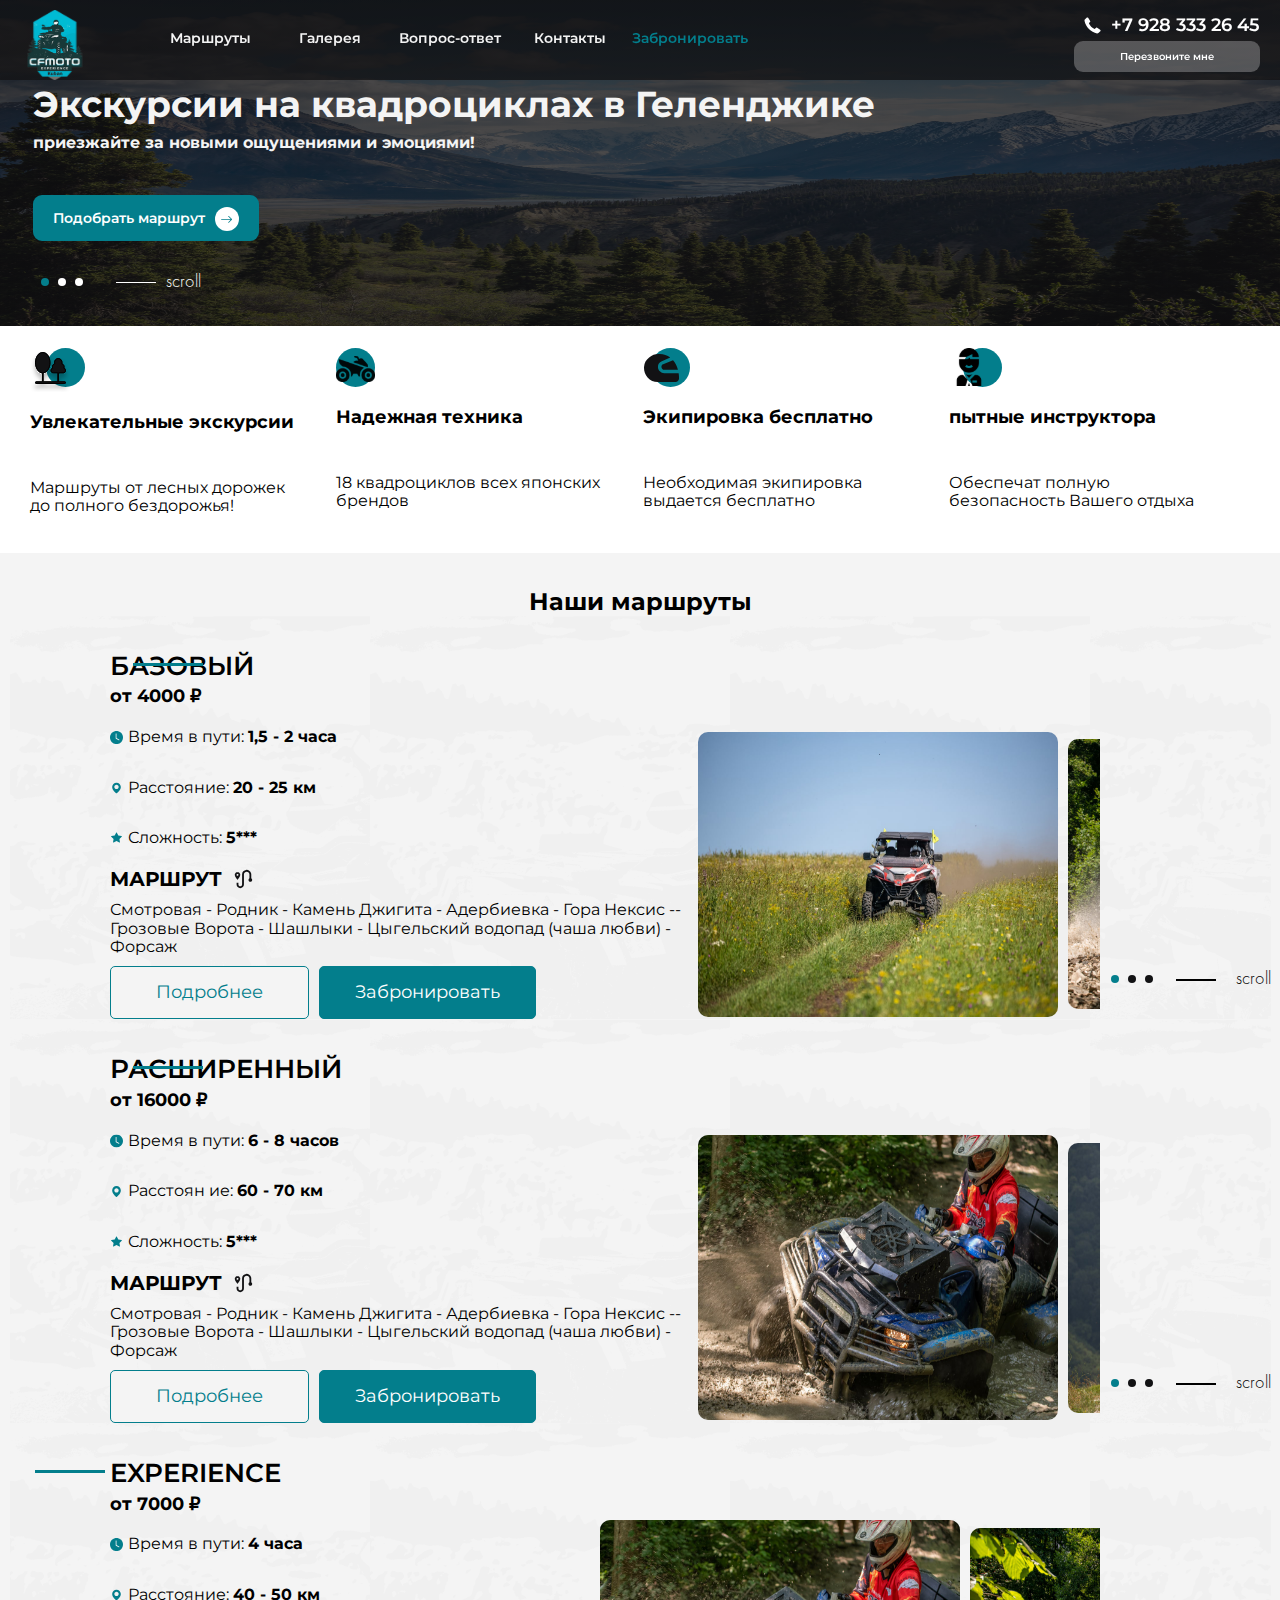
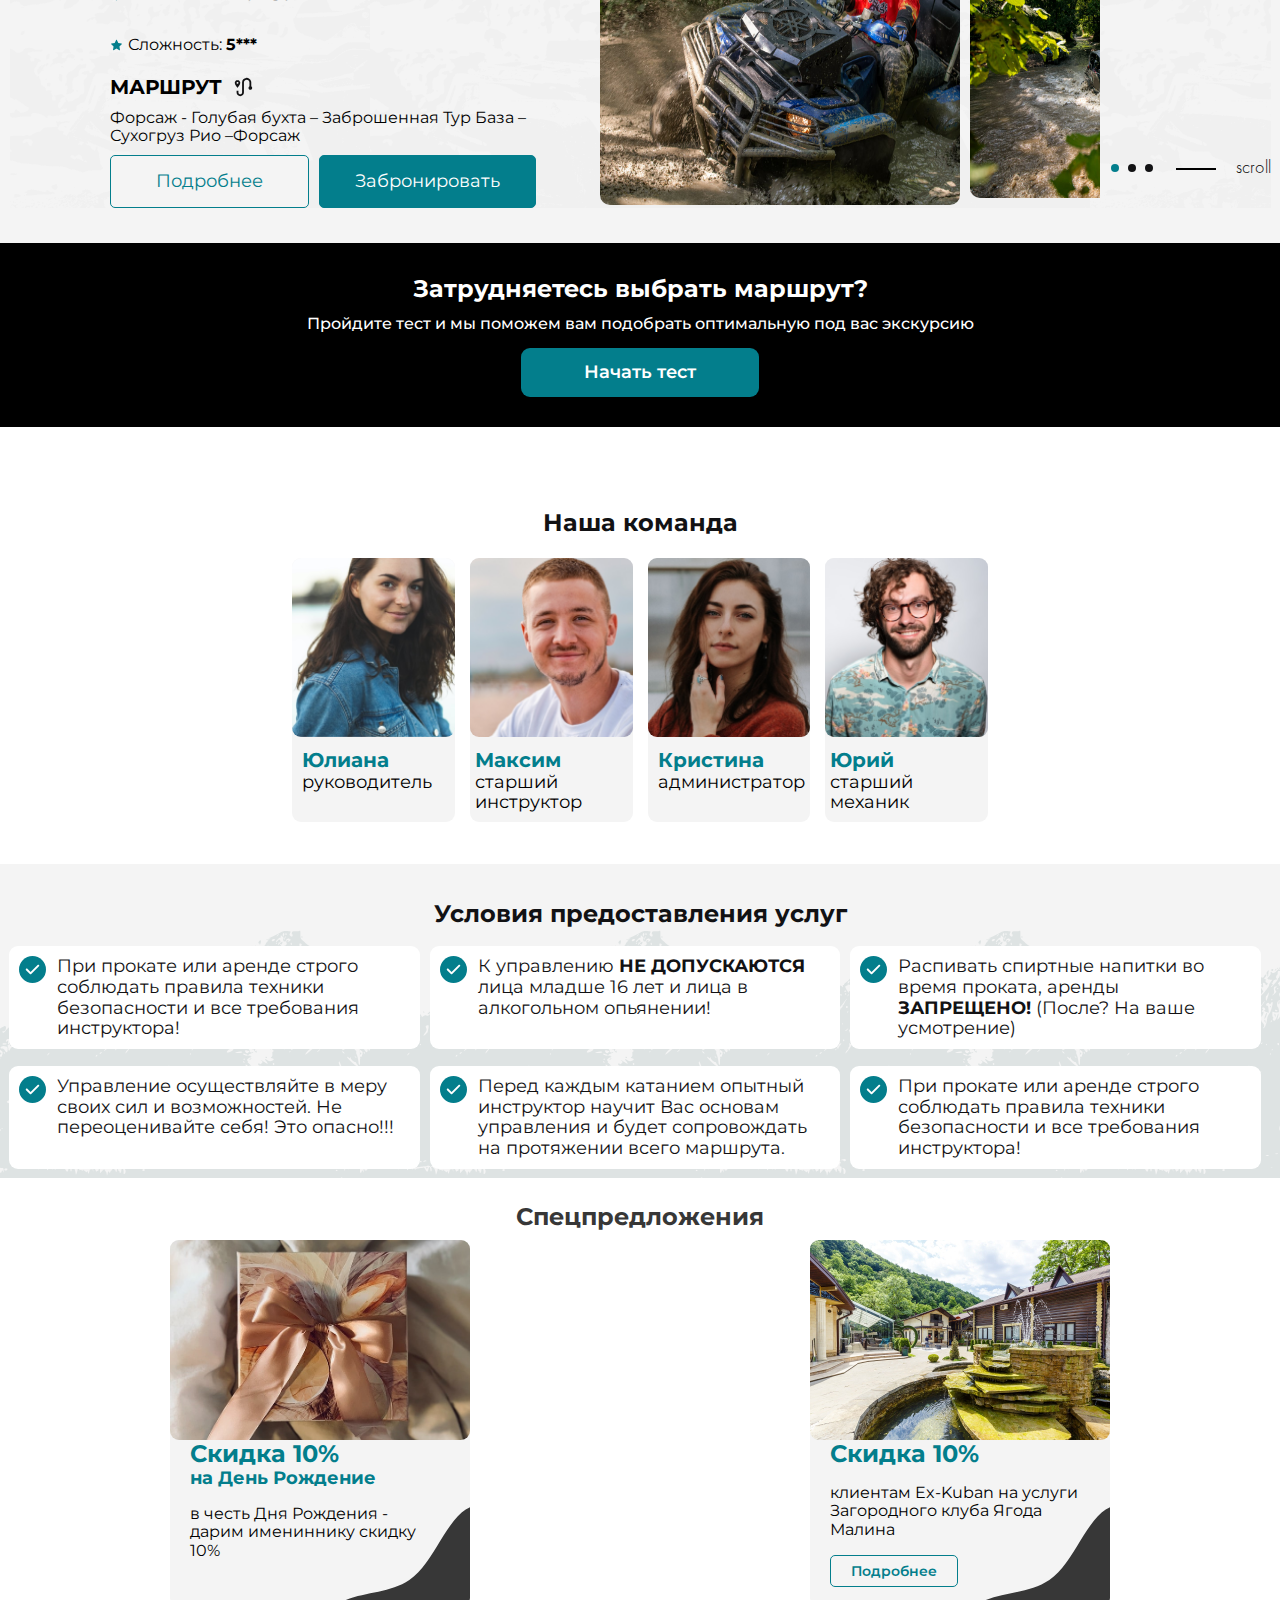
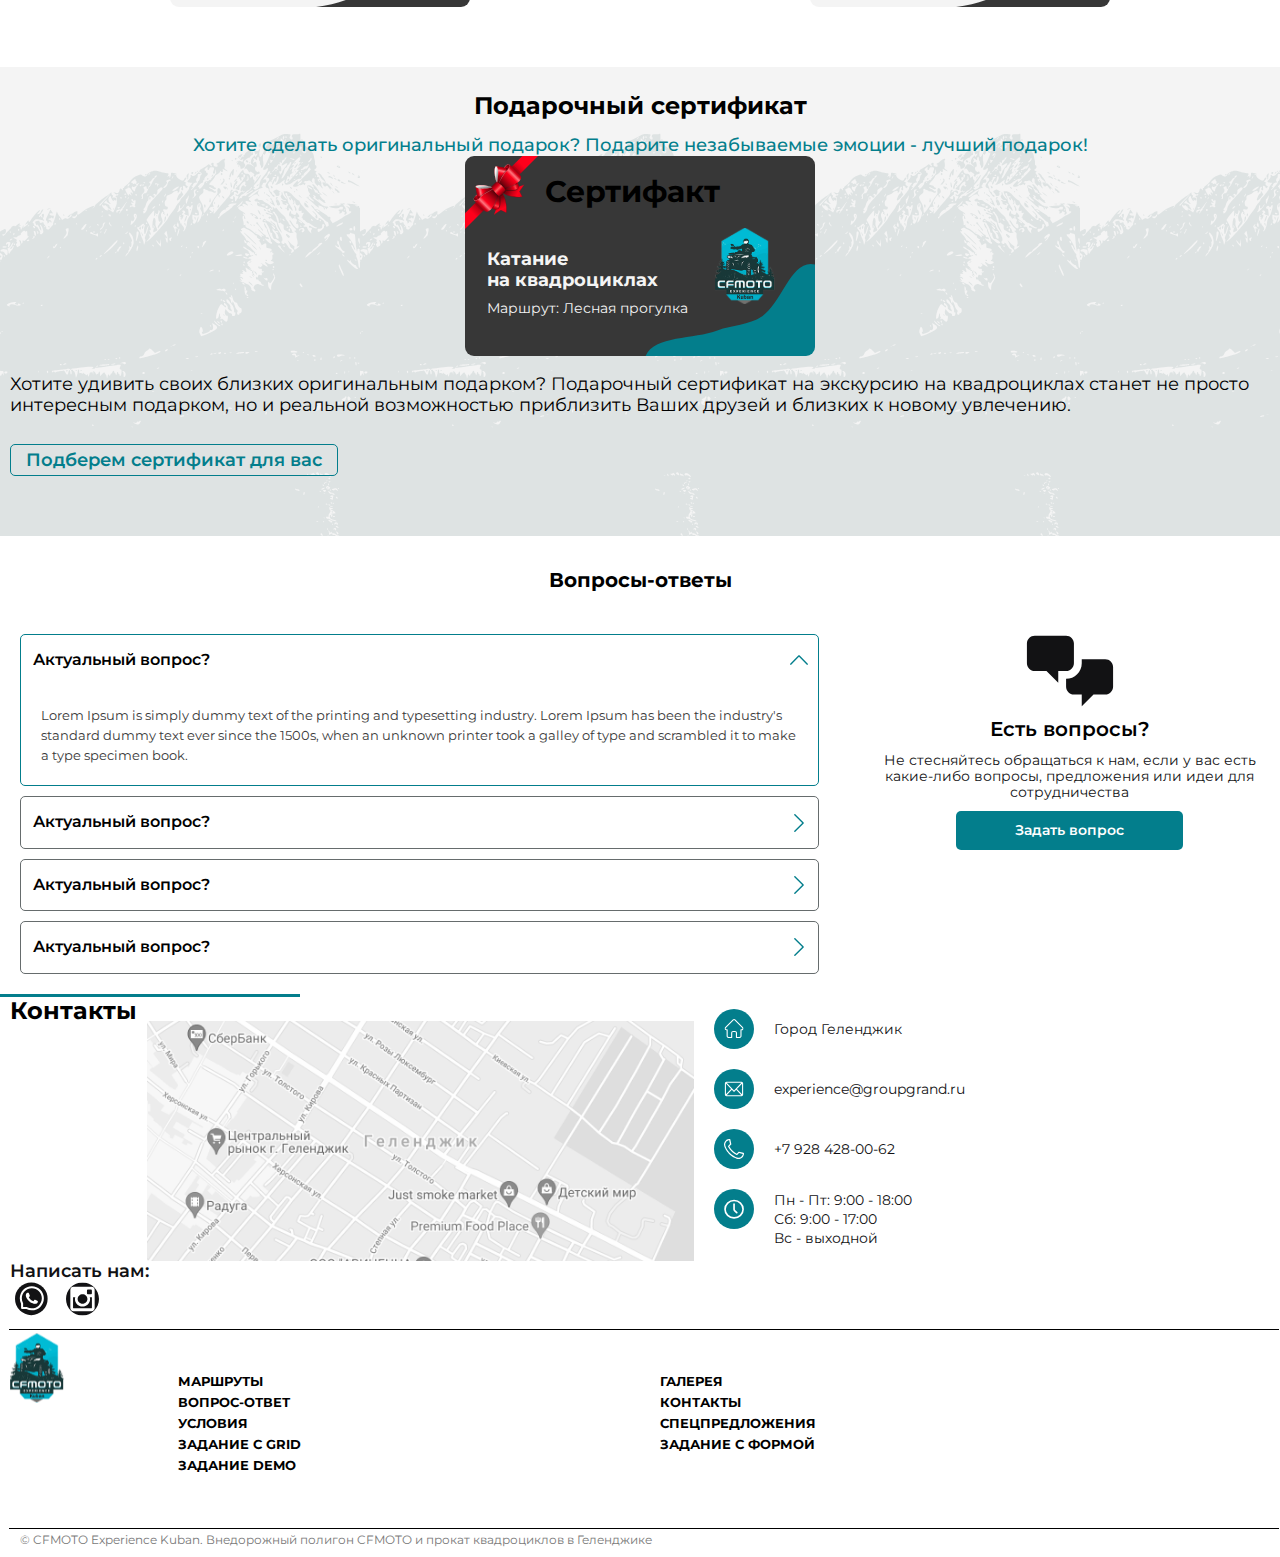
==== commit f6ba68d9: "rwd" ====
--- a/index.html
+++ b/index.html
@@ -13,6 +13,30 @@
     <header class="header">
         <div class="header__wrapper">
             <img class="header__logo" src="/image/logoser.svg" alt="Иконка">
+            <ul class="header__menu">
+                <li class="header__menu-item">
+                    <a class="header__menu-link" href="">Маршруты</a>
+                </li>
+                <li class="header__menu-item">
+                    <a class="header__menu-link" href="">Галерея </a>
+                </li>
+                <li class="header__menu-item"> 
+                    <a class="header__menu-link" href="">Вопрос-ответ</a>
+                </li>
+                <li class="header__menu-item">
+                    <a class="header__menu-link"  href="">Контакты</a>
+                </li>
+                <li class="header__menu-item">
+                    <a class="header__menu-link __activeted" href="">Забронировать</a>
+                </li>
+            </ul>
+            <div class="header__phone">
+                <a href="" class="phone__number">
+                    <img class="phone__img" src="/image/header__phone.svg" alt="телефон">
+                    +7 928 333 26 45
+                </a>
+                <a href="" class="phone__link">Перезвоните мне</a>
+            </div>
             <button class="header__burger-menu">
                 <img class="header__burger-image" src="/image/burgermenu.svg" alt="бургер-меню">
             </button>
@@ -76,6 +100,7 @@
                 <h2 class="trials__title">Наши маршруты</h2>
                 <ul class="trials__list">
                     <li class="trials__list-item1">
+                        <div class="trials__infos">
                         <h3 class="trials__list-title">БАЗОВЫЙ</h3>
                         <p class="trials__list-price"><span class="trials__span"> от 4000 ₽ </span></p>
                         <ul class="trials__list list-description">
@@ -108,7 +133,7 @@
                             <a class="path__link" href="">Подробнее</a>
                             <a class="path__link-reservation" href="">Забронировать</a>
                         </div>
-
+                        </div>
                         <ul class="trials__list slider__car">
                             <li class="slider__car-item">
                                 <img src="/image/sec_three_slide1.jpg" alt="Машина 1"
@@ -138,6 +163,7 @@
 
                     </li>
                     <li class="trials__list-item2">
+                        <div class="trials__infos">
                         <h3 class="trials__list-title">РАСШИРЕННЫЙ</h3>
                         <p class="trials__list-price"><span class="trials__span">от 16000 ₽</span></p>
                         <ul class="trials__list list-description">
@@ -169,6 +195,7 @@
                             <a class="path__link" href="">Подробнее</a>
                             <a class="path__link-reservation" href="">Забронировать</a>
                         </div>
+                    </div>
                         <ul class="trials__list slider__car">
                             <li class="slider__car-item _active"><img src="/image/sec_three_slide4.jpg" alt="Машина 1"
                                     class="slider__car-image _active"></li>
@@ -191,6 +218,7 @@
                         </div>
                     </li>
                     <li class="trials__list-item3">
+                        <div class="trials__infos">
                         <h3 class="trials__list-title">EXPERIENCE</h3>
                         <p class="trials__list-price"><span class="trials__span">от 7000 ₽</span></p>
                         <ul class="trials__list list-description">
@@ -220,6 +248,7 @@
                             <a class="path__link" href="">Подробнее</a>
                             <a class="path__link-reservation" href="">Забронировать</a>
                         </div>
+                    </div>
                         <ul class="trials__list slider__car">
                             <li class="slider__car-item"><img src="/image/sec_three_slide4.jpg" alt="Машина 1"
                                     class="slider__car-image _active"></li>
@@ -240,6 +269,7 @@
                             </button>
                             <p class="slider__photo-scroll">scroll</p>
                         </div>
+                       
                     </li>
                 </ul>
             </div>
@@ -376,6 +406,7 @@
                     Хотите сделать оригинальный подарок? Подарите незабываемые эмоции -
                     лучший подарок!
                 </p>
+                
                 <div class="certificate__logo imgser">
                     <div class="imgser__body">
                         <img class="imgser__acs" src="/image/bant.svg" alt="бант">
@@ -402,8 +433,9 @@
             </div>
         </section>
         <section class="question-answer" id="questions-answers">
+            <h2 class="helper__title">Вопросы-ответы</h2>
+            <div class="help_answer">
             <div class="question-answer__helper helper">
-                <h2 class="helper__title">Вопросы-ответы</h2>
                 <ul class="helper__list">
                     <li class="help__list-item __activete">
                         <div class="questioner__header">
@@ -478,9 +510,11 @@
                 </p>
                 <a class="questioner__link">Задать вопрос</a>
             </div>
+        </div>
         </section>
     </main>
     <footer class="footer" id="contacts">
+        <div class="footer__wrapp">
         <h2 class="footer__title">Контакты</h2>
         <img class="footer__image" src="/image/map_coordinate.png" alt="карта">
         <ul class="footer__list condition__contacts">
@@ -521,7 +555,8 @@
                 </div>
             </li>
         </ul>
-        <div class="foote__list-of-social-network social-network">
+    </div>
+        <div class="foote__list-of-social-network ">
             <h3 class="social-network-connection">Написать нам:</h3>
             <a class="social-network__link-whatsapp" href="">
                 <img class="social-network__image" src="/image/whatsap.svg" alt="иконка ватсап">
@@ -530,6 +565,7 @@
                 <img class="social-network__image" src="/image/instagram.svg" alt="иконка инста">
             </a>
         </div>
+        
         <nav class="footer__navigation navigation">
             <img class="footer__logo" src="/image/logofuter.svg" alt="логотип">
             <ul class="navigation__list">
--- a/css/style.css
+++ b/css/style.css
@@ -92,7 +92,10 @@
 
 
 .span {
-  font.link:hover,
+  font-weight: bold;
+}
+
+.link:hover,
 .slider__button-slider:hover,
 .path__link:hover,
 .path__link-reservation:hover,
@@ -102,14 +105,104 @@
 .questioner__link:hover {
     transition: all 0.3s ease; /* Применяется к любым изменениям, длительность 0.3 секунды с плавностью ease */
 }
--weight: bold;
-}
+
 .header__wrapper {
-  padding: 0;
   background: linear-gradient(0deg, rgba(18, 18, 20, 0.75) 0%, rgba(18, 18, 20, 0.75) 100%);
   width: 100%;
-  display: flex;
+  padding: 0 0 0 0;
+  display: flex;
+  flex-direction: row;
   z-index: 1;
+}
+
+.header__menu {
+  list-style: none;
+  display: none;
+  
+}
+.header__menu-item {
+  display: none;
+  
+}
+.header__menu-link {
+  display: none;
+}
+.header__phone {
+  display: none;
+}
+.phone__number {
+  display: none;
+}
+.phone__link {
+  display: none;
+}
+.phone__link:hover {
+  display: block;
+  align-items: center;
+  justify-content: center; 
+  position: relative;
+  text-decoration: none;
+  border-radius: 9px;
+  background-color: #9c9c9c5e;
+  color: rgb(219, 219, 219);
+  font-size: 1.4rem;
+  padding: 15px 0 0 20px;
+  font-family: Montserrat;
+  font-weight: 600;
+}
+.phone__link:active {
+  display: block;
+  align-items: center;
+  justify-content: center; 
+  position: relative;
+  text-decoration: none;
+  border-radius: 9px;
+  background-color: #9c9c9c5e;
+  color: rgb(177, 177, 177);
+  font-size: 1.4rem;
+  padding: 15px 0 0 20px;
+  font-family: Montserrat;
+  font-weight: 600;
+}
+.phone__link:focus {
+  display: block;
+  align-items: center;
+  justify-content: center; 
+  position: relative;
+  text-decoration: none;
+  border-radius: 9px;
+  background-color: #9c9c9c5e;
+  color: rgb(177, 177, 177);
+  font-size: 1.4rem;
+  padding: 15px 0 0 20px;
+  outline: none;
+  box-shadow: 0 0 3px rgba(1, 42, 43, 0.5);
+}
+.phone__number:hover {
+  display: block;
+  color: rgb(204, 204, 204);
+  font-size: 1.8rem;
+  font-family: Montserrat;
+  font-weight: 600;
+  text-decoration: none;
+}
+.phone__number:active {
+  display: block;
+  color: rgb(179, 179, 179);
+  font-size: 1.8rem;
+  font-family: Montserrat;
+  font-weight: 600;
+  text-decoration: none;
+}
+.phone__number:focus {
+  display: block;
+  color: rgb(179, 179, 179);
+  font-size: 1.8rem;
+  font-family: Montserrat;
+  font-weight: 600;
+  text-decoration: none;
+  outline: none;
+  box-shadow: 0 0 3px rgba(1, 42, 43, 0.5);
 }
 .sr-only {
   position: absolute;
@@ -123,20 +216,22 @@
   clip: rect(0 0 0 0);
   overflow: hidden;
 }
+
 .header__logo {
   width: 50px;
   height: 64px;
-  margin: 10px 0 0 20px;
-}
+  margin: 10px 20px 0 20px; /* Обновленный margin для центрирования и выравнивания справа */
+  align-self: flex-start; /* Обновленное свойство для выравнивания с верху */
+}
+
 .header__burger-menu {
-  margin: 3rem 25rem;
-  position: relative;
-  text-align: center;
-  align-self: flex-end;
+  margin: 30px 0 0 auto;
+  position: relative;
+  text-align: center;
+  align-self: flex-start; 
   border: 0;
   background-color: transparent;
 }
-
 .maining {
   background-image: url("/image/bg1rev.png");
   background-repeat: no-repeat;
@@ -157,11 +252,7 @@
 .maining__content {
   margin: 168px 150px 20px 15px;
 }
-@media (min-width: 768px) {
-  .maining__content {
-    margin: 168px 150px 20px 15px;
-  }
-}
+
 .maining__title {
   color:var(--highlighted-text);
   font-size: 3.6rem;
@@ -420,7 +511,7 @@
   width: 70px;
   border-bottom: solid 3px var(--attention-text);
   position: absolute;
-  left: 250px;
+  left: calc(100% - 7rem - 3px);
   top: 11px;
   z-index: 1;
 }
@@ -576,7 +667,6 @@
   flex-direction: row;
   flex-wrap: nowrap;
   overflow-x: auto;
-  overflow-y: scroll;
   margin: 30px 0 0 0;
   width: 100%;
 }
@@ -749,7 +839,7 @@
   display:flex;
   justify-content: center;
   flex-wrap: wrap;
-  gap: 5px;
+  gap: 15px;
   margin: 2rem 0 0 0;
 }
 .person {
@@ -974,7 +1064,7 @@
   box-shadow: 0 0 3px rgba(1, 42, 43, 0.5);
 }
 .offers-list__image {
-  width: 100%; /* занимает 100% ширины .offers-list__wraper */
+  width: 100%; 
   max-height: 20rem;
   object-fit: cover;
   border-radius: 9px;
@@ -1163,7 +1253,6 @@
   display: block;
 }
 .questioner {
-
   margin: 20px 0 50px 0;
 }
 .questioner__header {
@@ -1287,7 +1376,7 @@
 }
 .footer__title::before {
   content: '';
-  width: 400px;
+  width: 300px;
   border-bottom: solid 3px var(--attention-text);
   position: absolute;
   z-index: 1;
@@ -1393,7 +1482,7 @@
 .imgser__logo {
   position: absolute;
   margin: 0 0;
-  padding: 0 0 0 22rem;
+  padding-left: calc(100% - 9rem - 10px);
 }
 .footer__date {
   display: flex;
@@ -1435,13 +1524,23 @@
 }
 .navigation::before{
   content: '';
-  width: 350px;
+  width: 100%;
   border-bottom: solid 0.1rem var(--basic-text);
   position: absolute;
   z-index: 1;
   left: -0.1rem;
   top: 0.1rem
 }
+.navigation::after{
+  content: '';
+  width: 100%;
+  border-bottom: solid 0.1rem var(--basic-text);
+  position: absolute;
+  z-index: 1;
+  left: -0.1rem;
+  top: 20rem
+}
+
 
 .footer__copyright {
   color: #787878;
@@ -1451,17 +1550,9 @@
   font-weight: 400;
   position: relative;
 }
-.footer__copyright::after{
-  content: '';
-  width: 350px;
-  border-bottom: solid 0.2rem var(--basic-text);
-  position: absolute;
-  z-index: 1;
-  left: -1rem;
-  top: -0.5rem
-}
+ 
 .footer__logo {
-  padding: 0.5rem 0 6rem 0;
+  padding: 0.5rem 0 12rem 0;
 }
 
 .navigation__list {
@@ -1485,3 +1576,981 @@
   text-transform: uppercase;
 }
 
+.footer__logo {
+  transition: transform 0.5s ease-in-out;
+}
+
+.footer__logo:hover  {
+  transform: rotate(30deg) scale(1.5) skewX(10deg) skewY(10deg);
+}
+
+@media only screen and (min-width: 320px) {
+  .imgser__body {
+    width: 100%; /* Ширина будет 100% на экранах шириной 320px и меньше */
+    height: 200px; /* Автоматическая высота для поддержки адаптивности */
+  }
+  .navigation {
+    display: flex;
+    align-items: center; 
+    margin: 1rem 0 0 1rem;
+    position: relative;
+  }
+  .navigation__span {
+    color: var(--basic-text);
+    text-decoration: none;
+    font-size: 1.1rem;
+    font-family: Montserrat;
+    font-weight: 700;
+  }
+  .path__link-reservation, .path__link-reservation:visited {
+    display: block;
+    text-decoration: none;
+    color: var(--background-body);
+    background-color: var(--attention-text);
+    border-radius: 5px;
+    border: 1px solid #037E8C;
+    padding: 15px 35px;
+    margin: 0 0 0 0;
+  }
+  
+}
+@media only screen and (min-width: 360px) {
+  .navigation__span {
+    color: var(--basic-text);
+    text-decoration: none;
+    font-size: 1.3rem;
+    font-family: Montserrat;
+    font-weight: 700;
+  }
+  .advantages__list {
+    list-style: none;
+    display: flex;
+    flex-wrap: wrap;
+    flex-direction: row;
+    justify-content: center;
+    padding-left: 15px;
+  }
+}
+@media only screen and (min-width: 380px) {
+  .imgser__body {
+    width: 100%; /* Ширина будет 100% на экранах шириной 320px и меньше */
+    height: 200px; /* Автоматическая высота для поддержки адаптивности */
+  }
+
+  .advantages__list-item {
+    flex-basis: 40%;
+  }
+}
+
+@media only screen and (min-width: 421px) {
+  .trials__list-title::before{
+    content: '';
+    width: 70px;
+    border-bottom: solid 3px var(--attention-text);
+    position: absolute;
+    left: calc(100%-30rem);
+    top: 11px;
+    z-index: 1;
+  }
+
+  .advantages__list {
+    justify-content: center;
+    list-style: none;
+    display: flex;
+    flex-wrap: wrap; 
+    flex-direction: row;
+    gap: 5px;
+    padding: 0 15px;
+    
+  }
+
+  .advantages__list-item {
+    flex-basis: 40%;
+  }
+ .imgser {
+  padding: 0 15px;
+}
+}
+
+@media only screen and (min-width: 450px) {
+
+  .advantages__list {
+    justify-content: center;
+    list-style: none;
+    display: flex;
+    flex-wrap: wrap; 
+    flex-direction: row;
+    gap: 5px;
+    padding: 0 20px;
+    
+  }
+  .advantages__list-item {
+    flex-basis: 40%;
+  }
+
+  .imgser {
+    padding: 0 40px;
+  }
+}
+@media only screen and (min-width: 490px) {
+
+  .advantages__list {
+    justify-content: center;
+    list-style: none;
+    display: flex;
+    flex-wrap: wrap; 
+    flex-direction: row;
+    gap: 5px;
+    padding: 0 30px;
+    
+  }
+  .advantages__list-item {
+    flex-basis: 40%;
+  }
+.imgser {
+  padding: 0 40px;
+}
+}
+
+@media only screen and (min-width: 520px) {
+
+  .advantages__list {
+    justify-content: center;
+    list-style: none;
+    display: flex;
+    flex-wrap: wrap; 
+    flex-direction: row;
+    gap: 5px;
+    padding: 0 30px;
+    
+  }
+  .advantages__list-item {
+    flex-basis: 40%;
+  }
+  .team__list {
+    list-style: none;
+    display: flex;
+    justify-content: center;
+    flex-wrap: wrap;
+    gap: 15px;
+    margin: 2rem 0 0 0;
+  }
+  .person {
+    flex-basis: 40%;
+  }
+  .person__image {
+    width: 100%;
+    object-fit:fill;
+    border-radius: 9px;
+    height: 17.9rem;
+}
+.imgser {
+  padding: 0 50px;
+}
+
+}
+@media only screen and (min-width: 550px) {
+
+  .advantages__list {
+    justify-content: center;
+    list-style: none;
+    display: flex;
+    flex-wrap: wrap; 
+    flex-direction: row;
+    gap: 5px;
+    padding: 0 25px;
+    
+  }
+  .advantages__list-item {
+    flex-basis: 40%;
+  }
+.imgser {
+  padding: 0 60px;
+}
+}
+@media only screen and (min-width: 570px) {
+
+.imgser {
+  padding: 0 70px;
+}
+}
+@media only screen and (min-width: 590px) {
+.imgser {
+  padding: 0 80px;
+}
+}
+@media only screen and (min-width: 620px) {
+  .advantages__list {
+    justify-content: center;
+    list-style: none;
+    display: flex;
+    flex-wrap: wrap; 
+    flex-direction: row;
+    gap: 5px;
+    padding: 0 30px;
+    
+  }
+.imgser {
+  padding: 0 100px;
+}
+}
+@media only screen and (min-width: 650px) {
+  .advantages__list {
+    justify-content: center;
+    list-style: none;
+    display: flex;
+    flex-wrap: wrap; 
+    flex-direction: row;
+    gap: 5px;
+    padding: 0 35px;
+    
+  }
+.imgser {
+  padding: 0 110px;
+}
+}
+@media only screen and (min-width: 670px) {
+  .advantages__list {
+    justify-content: center;
+    list-style: none;
+    display: flex;
+    flex-wrap: wrap; 
+    flex-direction: row;
+    gap: 5px;
+    padding: 0 40px;
+    
+  }
+.imgser {
+  padding: 0 120px;
+}
+}
+@media only screen and (min-width: 690px) {
+  .advantages__list {
+    justify-content: center;
+    list-style: none;
+    display: flex;
+    flex-wrap: wrap; 
+    flex-direction: row;
+    gap: 5px;
+    padding: 0 40px;
+    
+  }
+.imgser {
+  padding: 0 130px;
+}
+}
+@media only screen and (min-width: 720px) {
+  .advantages__list {
+    justify-content: center;
+    list-style: none;
+    display: flex;
+    flex-wrap: wrap; 
+    flex-direction: row;
+    gap: 5px;
+    padding: 0 45px;
+    
+  }
+.imgser {
+  padding: 0 140px;
+}
+}
+@media only screen and (min-width: 720px) {
+  .advantages__list {
+    justify-content: center;
+    list-style: none;
+    display: flex;
+    flex-wrap: wrap; 
+    flex-direction: row;
+    gap: 5px;
+    padding: 0 10px;
+  }
+
+.imgser {
+  padding: 0 150px;
+}
+.header__logo {
+  width: 60px;
+  height: 60px;
+  margin: 10px 20px 0 20px;
+  align-self: flex-start;
+}
+.header__burger-menu {
+  margin: 25px 0 0 auto;
+  position: relative;
+  text-align: center;
+  align-self: flex-start; 
+  border: 0;
+  background-color: transparent;
+}
+.header__burger-image {
+  width: 30px;
+  height: 30px;
+}
+.advantages__list-item {
+  flex-basis: 0%;
+}
+.person {
+  flex-basis: 0%;
+}
+.person__image  {
+  width: auto;
+  border-radius: 9px;
+  height: 17.9rem
+}
+.advantages__list-title {
+  font-size: 1.8rem;
+}
+.advantages__list-description {
+  font-size: 1.6rem;
+}
+.trials__list-title {
+  font-size: 2.6rem;
+}
+.list-description__special {
+  font-size: 1.6rem;
+}
+.path-title {
+  font-size: 2rem;
+}
+.path-discription {
+  font-size: 1.6rem;
+}
+.path__link {
+  font-size: 1.8rem;
+}
+.path__link-reservation {
+  font-size: 1.8rem;
+}
+.help__link {
+  font-size: 1.8rem;
+  max-width: 150px;
+}
+.person__name {
+  font-size: 2rem;
+}
+.person__position {
+  font-size: 1.8rem;
+}
+.detail__description {
+  font-size: 1.8rem;
+}
+.present__subtitle {
+  font-size: 1.8rem;
+}
+.present__description {
+  font-size: 1.8rem;
+}
+.present__link {
+  font-size: 1.8rem;
+}
+}
+@media only screen and (min-width: 750px) {
+  .advantages__list {
+    justify-content: center;
+    list-style: none;
+    display: flex;
+    flex-wrap: wrap; 
+    flex-direction: row;
+    gap: 5px;
+    padding: 0 15px;
+  }
+
+.imgser {
+  padding: 0 170px;
+}
+}
+@media only screen and (min-width: 750px) {
+  .advantages__list {
+    justify-content: center;
+    list-style: none;
+    display: flex;
+    flex-wrap: wrap; 
+    flex-direction: row;
+    gap: 5px;
+    padding: 0 15px;
+  }
+
+.imgser {
+  padding: 0 180px;
+}
+}
+@media only screen and (min-width: 820px) {
+  .advantages__list {
+    justify-content: center;
+    list-style: none;
+    display: flex;
+    flex-wrap: wrap; 
+    flex-direction: row;
+    gap: 5px;
+    padding: 0 15px;
+  }
+
+.imgser {
+  padding: 0 200px;
+}
+.slider__car-image,
+  .slider__car-image3 {
+    width: calc(140px * 1.5); 
+    height: calc(156px * 1.5); 
+  }
+  .slider__car-image._active {
+    width: calc(150px * 1.5); 
+    height: calc(168px * 1.5); 
+  }
+}
+@media only screen and (min-width: 850px) {
+  .advantages__list {
+    justify-content: center;
+    list-style: none;
+    display: flex;
+    flex-wrap: wrap; 
+    flex-direction: row;
+    gap: 5px;
+    padding: 0 20px;
+  }
+  .offers-list {
+    display: flex;
+    flex-direction: row;
+    list-style: none;
+    margin: 0 0;
+    padding: 0;
+  }
+
+.imgser {
+  padding: 0 220px;
+}
+.slider__car-image,
+  .slider__car-image3 {
+    width: calc(140px * 1.5); 
+    height: calc(156px * 1.5); 
+  }
+  .slider__car-image._active {
+    width: calc(150px * 1.5); 
+    height: calc(168px * 1.5); 
+  }
+}
+@media only screen and (min-width: 880px) {
+  .advantages__list {
+    justify-content: center;
+    list-style: none;
+    display: flex;
+    flex-wrap: wrap; 
+    flex-direction: row;
+    gap: 5px;
+    padding: 0 20px;
+  }
+
+.imgser {
+  padding: 0 230px;
+}
+.slider__car-image,
+  .slider__car-image3 {
+    width: calc(140px * 1.5); 
+    height: calc(156px * 1.5); 
+  }
+  .slider__car-image._active {
+    width: calc(150px * 1.5); 
+    height: calc(168px * 1.5); 
+  }
+}
+@media only screen and (min-width: 910px) {
+  .advantages__list {
+    justify-content: center;
+    list-style: none;
+    display: flex;
+    flex-wrap: wrap; 
+    flex-direction: row;
+    gap: 5px;
+    padding: 0 20px;
+  }
+
+.imgser {
+  padding: 0 250px;
+}
+.slider__car-image,
+  .slider__car-image3 {
+    width: calc(150px * 1.5); 
+    height: calc(166px * 1.5); 
+  }
+  .slider__car-image._active {
+    width: calc(160px * 1.5); 
+    height: calc(175px * 1.5); 
+  }
+}
+@media only screen and (min-width: 950px) {
+  .advantages__list {
+    justify-content: center;
+    list-style: none;
+    display: flex;
+    flex-wrap: wrap; 
+    flex-direction: row;
+    gap: 5px;
+    padding: 0 20px;
+  }
+
+.imgser {
+  padding: 0 270px;
+}
+.slider__car-image,
+  .slider__car-image3 {
+    width: calc(150px * 1.5); 
+    height: calc(166px * 1.5); 
+  }
+  .slider__car-image._active {
+    width: calc(160px * 1.5); 
+    height: calc(175px * 1.5); 
+  }
+}
+@media only screen and (min-width: 990px) {
+  .advantages__list {
+    justify-content: center;
+    list-style: none;
+    display: flex;
+    flex-wrap: wrap; 
+    flex-direction: row;
+    gap: 5px;
+    padding: 0 20px;
+  }
+.imgser {
+  padding: 0 290px;
+}
+.slider__car-image,
+  .slider__car-image3 {
+    width: calc(150px * 1.5); 
+    height: calc(166px * 1.5); 
+  }
+  .slider__car-image._active {
+    width: calc(160px * 1.5); 
+    height: calc(175px * 1.5); 
+  }
+}
+@media only screen and (min-width: 1023px) {
+  .advantages__list {
+    justify-content: center;
+    list-style: none;
+    display: flex;
+    flex-wrap: wrap; 
+    flex-direction: row;
+    gap: 5px;
+    padding: 0 30px;
+  }
+.imgser {
+  padding: 0 310px;
+}
+.navigation__list {
+  list-style: none;
+  padding: 0 0 1rem 0;
+  margin: 0 0 0 11.4rem;
+  display: flex;
+  flex-wrap: wrap;
+  flex-direction: row;
+}
+.navigation__list-item {
+  width: 50%;
+}
+.slider__car-image,
+  .slider__car-image3 {
+    width: calc(150px * 1.5); 
+    height: calc(166px * 1.5); 
+  }
+  .slider__car-image._active {
+    width: calc(160px * 1.5); 
+    height: calc(175px * 1.5); 
+  }
+}
+@media only screen and (min-width: 1025px) and (max-width: 2050px) {
+  .maining {
+    background-image: url("/image/decstop_pgh.jpg");
+    background-repeat: no-repeat;
+    background-size: 100% 100%;
+    padding: 0;
+    margin: 0; 
+  }
+  
+  .advantages__list {
+    justify-content: center;
+    list-style: none;
+    display: flex;
+    flex-wrap: wrap; 
+    flex-direction: row;
+    gap: 5px;
+    padding: 0 30px;
+  }
+
+.imgser {
+  margin: 0 auto;
+  max-width: 350px;
+}
+.header__burger-menu {
+  display: none;
+}
+.header__menu {
+  z-index: 2;
+  display: flex;
+  flex-direction: row;
+  width: 600px;
+  list-style: none;
+}
+.header__menu-item {
+  margin-top: 20px;
+  width: 30%;
+  display: block;
+}
+.header__menu-link, header__menu-link:visited{
+  display: block;
+  text-decoration: none;
+  color: var(--highlighted-text);
+  background-color: transparent;
+  border: none;
+  text-align: center;
+  margin: 0;
+  font-size: 1.4rem;
+  font-family: Montserrat;
+  font-weight: 600;
+}
+.header__menu-link.__activeted {
+  color: var(--attention-text);
+}
+.header__menu-link:hover{
+  display: block;
+  text-decoration: none;
+  color: #b6b6b6;
+  background-color: transparent;
+  border: none;
+  text-align: center;
+  margin: 0;
+  font-size: 1.4rem;
+  font-family: Montserrat;
+  font-weight: 600;
+}
+.header__menu-link:active{
+  display: block;
+  text-decoration: none;
+  color: #969696;
+  background-color: transparent;
+  border: none;
+  text-align: center;
+  margin: 0;
+  font-size: 1.4rem;
+  font-family: Montserrat;
+  font-weight: 600;
+}
+.header__menu-link:focus{
+  display: block;
+  text-decoration: none;
+  color: #969696;
+  background-color: transparent;
+  border: none;
+  text-align: center;
+  margin: 0;
+  font-size: 1.4rem;
+  font-family: Montserrat;
+  font-weight: 600;
+  outline: none;
+  box-shadow: 0 0 3px rgba(1, 42, 43, 0.5);
+}
+.header__phone {
+  position: relative;
+  text-align: center;
+  align-self: flex-start; 
+  margin-left: auto;
+  padding: 0 20px;
+  display: flex;
+  flex-direction: column;
+}
+.phone__number, phone__number:visited {
+  display: flex;
+  color: white;
+  font-size: 1.8rem;
+  padding: 15px 0 0 20px;
+  font-family: Montserrat;
+  font-weight: 600;
+  text-decoration: none;
+}
+
+.phone__link, phone__link:visited {
+  display: block;
+  align-items: center;
+  justify-content: center; 
+  position: relative;
+  text-decoration: none;
+  border-radius: 9px;
+  background-color: #b4b4b465;
+  color: white;
+  font-family: Montserrat;
+  font-weight: 600;
+  margin-left: 20px;
+  margin-top: 5px;
+  padding: 10px 10px;
+}
+.phone__img {
+  padding: 0 10px;
+}
+.header__logo {
+  width: 70px;
+  height: 70px;
+
+}
+
+.trials__list-item1 {
+  display: flex;
+  flex-direction: row;
+  justify-content: space-between;
+}
+.trials__list-item3{
+  display: flex;
+  flex-direction: row;
+  justify-content: space-between;
+}
+.trials__list-item2 {
+  display: flex;
+  flex-direction: row;
+  justify-content: space-between;
+}
+.trials__list-title::before {
+  content: '';
+  width: 70px;
+  border-bottom: solid 3px var(--attention-text);
+  position: absolute;
+  left: calc(100% - 56rem);
+  top: 11px;
+  z-index: 1;
+}
+.detail__wrapper {
+  display: flex;
+  flex-wrap: wrap;
+  flex-direction: row;
+}
+.detail {
+  width: calc(33.33% - 10px); 
+  margin-right: 10px; 
+  box-sizing: border-box; 
+}
+
+.detail:nth-child(3n) {
+  margin-right: 0;
+}
+.list-description__item {
+  display: flex;
+  flex-direction: row;
+  gap: 5px;
+}
+.offers-list__item {
+  border-radius: 9px;
+  background-color: var(--highlighted-text);
+  max-width: 30rem;
+  margin: 1rem auto; 
+  background-image: url(/image/figure_bottom.svg);
+  background-repeat: no-repeat;
+  background-position: bottom right;
+  background-size: 23rem;
+  position: relative;
+
+  display: flex; /* Добавлено */
+  flex-direction: row; /* Добавлено */
+}
+
+.offers__span {
+  color: var(--attention-text);
+  font-weight: bolder;
+}
+
+.offers-list__info {
+  padding: 0 3rem 2rem 2rem;
+}
+
+.offers-list__span {
+  color: var(--attention-text);
+  font-weight: bold;
+}
+
+.offers-list__link, .offers-list__link:visited {
+  display: block;
+  text-decoration: none;
+  font-size: 1.4rem;
+  font-family: Montserrat;
+  font-weight: 600;
+  line-height: 18.20px;
+  word-wrap: break-word;
+  max-width: fit-content;
+  color: var(--attention-text);
+  background-color: transparent;
+  text-align: center;
+  border-radius: 5px;
+  padding: 6px 20px;
+  border: 1px solid #037E8C;
+}
+
+.offers-list__image {
+  width: 100%; 
+  max-height: 20rem;
+  object-fit: cover;
+  border-radius: 9px;
+  z-index: 1;
+  display: block;
+}
+
+.offers-list__wraper {
+  position: relative;
+  width: 100%;
+  margin: 0 0;
+}
+
+.offers-list__title {
+  margin: 0 0;
+  font-size: 24px;
+  font-family: Montserrat;
+  font-weight: 800;
+}
+
+.offers-list__subtitle {
+  margin: 0 0;
+  font-size: 18px;
+  font-family: Montserrat;
+  font-weight: 700;
+}
+
+.offers-list__dercription {
+  color: var(--basic-text);
+  font-size: 16px;
+  font-family: Montserrat;
+  font-weight: 400;
+}
+.ilst-description__image {
+  align-self: center;
+}
+
+.list-description__special {
+  align-self: center;
+}
+
+.trials__infos {
+  padding-left: 100px;
+  align-self: flex-start;
+}
+
+.slider__car {
+  align-self: flex-end;
+}
+
+.slider__photo {
+  align-self: flex-end; 
+}
+.slider__car-image,
+  .slider__car-image3 {
+    width: calc(200px * 1.5); 
+    height: calc(180px * 1.5); 
+  }
+  .slider__car-image._active {
+    width: calc(240px * 1.5); 
+    height: calc(190px * 1.5); 
+  }
+  .helper {
+    display: flex;
+    flex-direction: row;
+    gap: 20px; 
+  }
+  
+  .help_answer{
+    display: flex;
+    gap: 20px; 
+  }
+  
+  .helper__list {
+    list-style: none;
+    padding: 0;
+    display: flex;
+    flex-direction: column;
+    gap: 10px;
+  }
+  
+  .help__list-item {
+    border: 0.5px solid #666c6d;
+    border-radius: 5px;
+  }
+  
+  .questioner {
+    margin: 20px 0 50px 0;
+    flex-grow: 1; /* Занимает доступное пространство по вертикали */
+  }
+  
+  .questioner__header {
+    display: flex;
+    justify-content: space-between;
+  }
+  
+  .questioner__title {
+    font-size: 2rem;
+    font-family: Montserrat;
+    font-weight: 600;
+    text-align: center;
+    margin: 0;
+    word-wrap: break-word;
+  }
+  
+  .questioner__image {
+    display: block;
+    margin: 0 auto;
+  }
+  
+  .questioner__description {
+    margin: 1.1rem 1.1rem;
+    color: #121214;
+    font-size: 1.4rem;
+    font-family: Montserrat;
+    font-weight: 400;
+    text-align: center;
+    word-wrap: break-word;
+  }
+  
+  .questioner__link,
+  .questioner__link:visited {
+    display: block;
+    text-decoration: none;
+    color: var(--background-body);
+    background-color: var(--attention-text);
+    border-radius: 5px;
+    margin: 0 auto;
+    min-height: 3.5%;
+    max-width: 35%;
+    position: relative;
+    text-align: center;
+    border: 1px;
+    padding: 10px 40px;
+    font-size: 1.4rem;
+    font-family: Montserrat;
+    font-weight: 600;
+  }
+  .footer__wrapp {
+    display: flex;
+    flex-direction: row; 
+    align-items: flex-start; 
+  }
+  
+  .footer__title {
+    margin: 0 auto;
+    padding: 0 10px;
+  }
+  
+  .footer__image {
+    max-width: 50%; 
+    margin-top: 10px;
+    max-height: 24rem;
+    align-self: flex-end;
+  }
+  
+  .condition__contacts {
+    width: 100%; 
+    margin-top: 10px; 
+    display: flex;
+    gap: 10px;
+    flex-direction: column;
+    flex-wrap: wrap;
+}
+  .social-network {
+    display: flex;
+    flex-direction: row;
+    margin-top: 10px; 
+  }
+  
+}
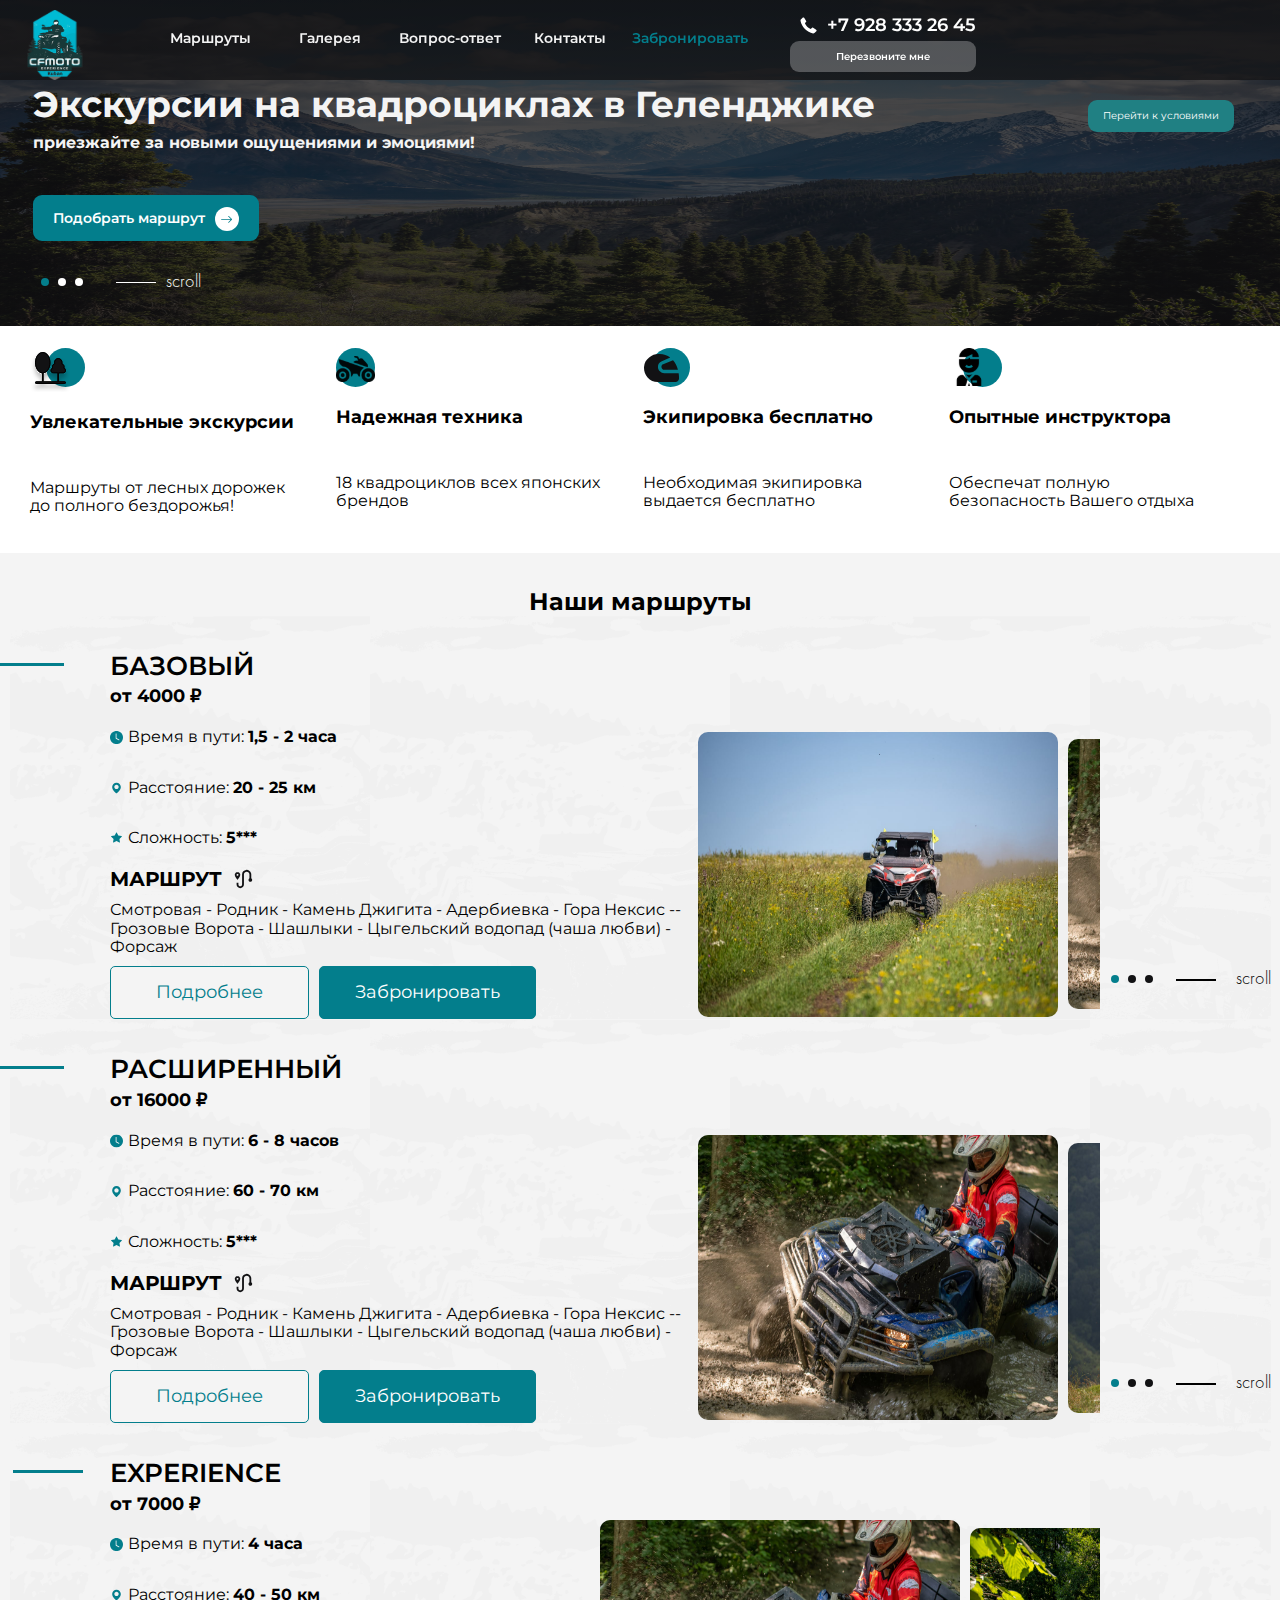
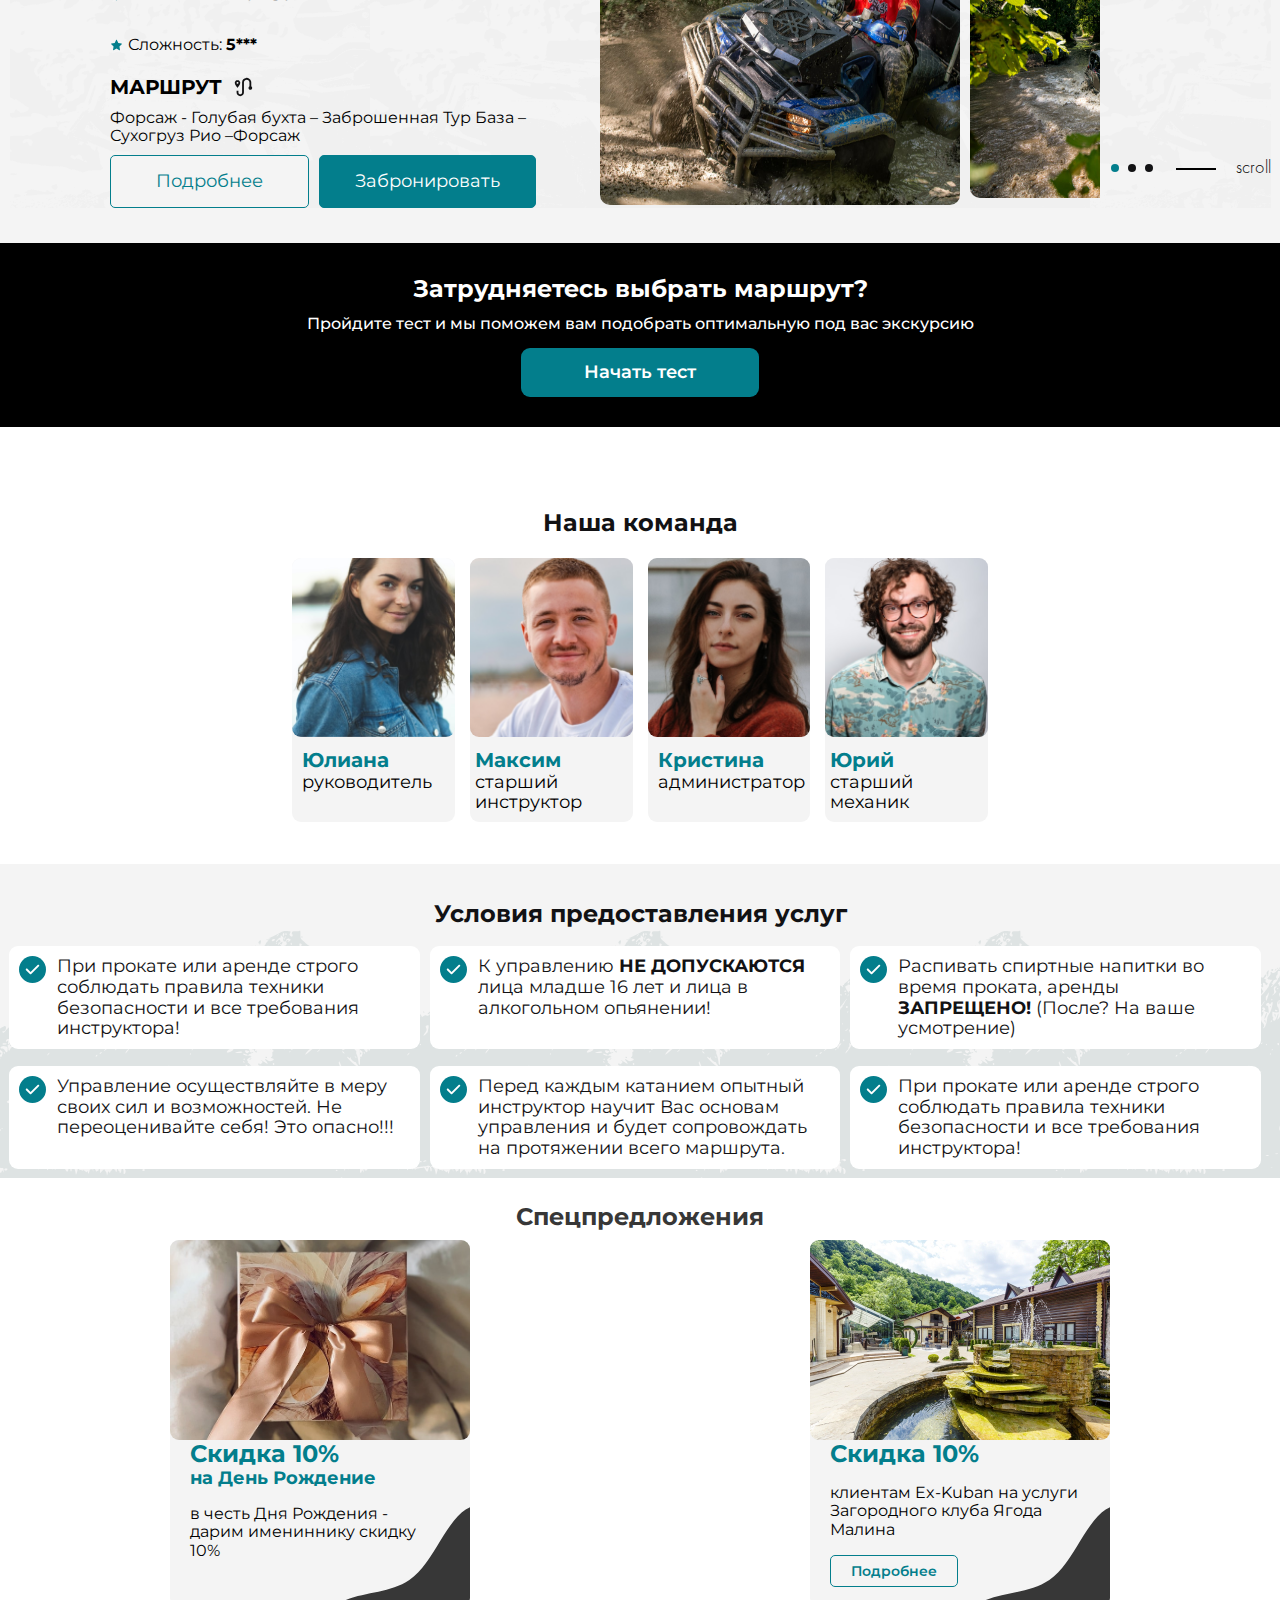
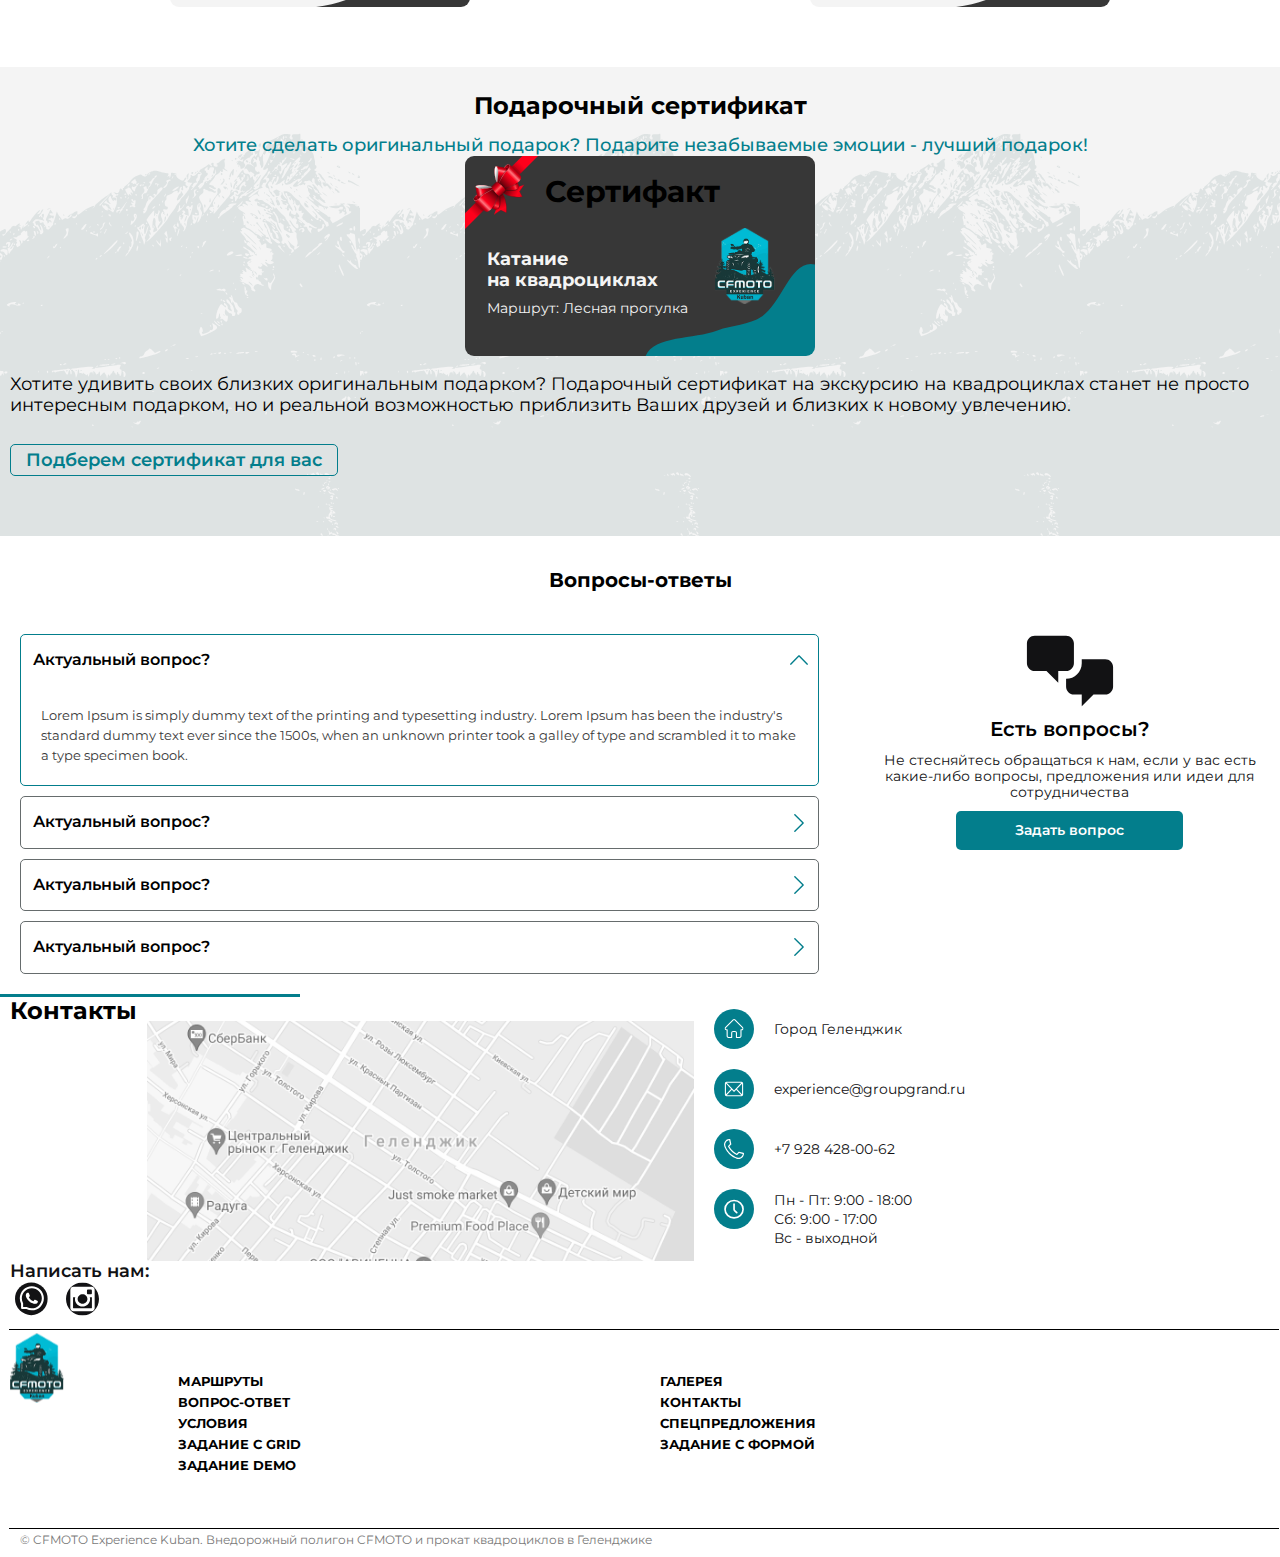
==== commit d18c5adb: "ally" ====
--- a/index.html
+++ b/index.html
@@ -12,27 +12,27 @@
 <body>
     <header class="header">
         <div class="header__wrapper">
-            <img class="header__logo" src="/image/logoser.svg" alt="Иконка">
+            <img class="header__logo" src="/image/logoser.svg" alt="">
             <ul class="header__menu">
                 <li class="header__menu-item">
-                    <a class="header__menu-link" href="">Маршруты</a>
+                    <a class="skiplink" href="#routs">Маршруты</a>
                 </li>
                 <li class="header__menu-item">
-                    <a class="header__menu-link" href="">Галерея </a>
-                </li>
-                <li class="header__menu-item"> 
-                    <a class="header__menu-link" href="">Вопрос-ответ</a>
+                    <a class="skiplink" href="#specifics">Галерея</a>
                 </li>
                 <li class="header__menu-item">
-                    <a class="header__menu-link"  href="">Контакты</a>
+                    <a class="skiplink" href="#questions-answer">Вопрос-ответ</a>
                 </li>
                 <li class="header__menu-item">
-                    <a class="header__menu-link __activeted" href="">Забронировать</a>
+                    <a class="skiplink" href="#contacto">Контакты</a>
+                </li>
+                <li class="header__menu-item">
+                    <a class="skiplink __activeted" href="#bronya">Забронировать</a>
                 </li>
             </ul>
             <div class="header__phone">
                 <a href="" class="phone__number">
-                    <img class="phone__img" src="/image/header__phone.svg" alt="телефон">
+                    <img class="phone__img" src="/image/header__phone.svg" alt="номер телефона">
                     +7 928 333 26 45
                 </a>
                 <a href="" class="phone__link">Перезвоните мне</a>
@@ -43,13 +43,16 @@
         </div>
     </header>
     <main class="main">
+        <a class="skip-link" href="#condition">
+            Перейти к условиями
+          </a>
         <section class="maining">
             <div class="maining__information">
                 <h1 class="maining__title">Экскурсии на квадроциклах в Геленджике</h1>
                 <p class="maining__subtitle">приезжайте за новыми ощущениями и эмоциями!</p>
                 <a class="maining__link link" href="">
                     Подобрать маршрут
-                    <img src="/image/стрелка.svg" alt="стрелочка" class="link-image">
+                    <img src="/image/стрелка.svg" alt="вперед" class="link-image">
                 </a>
                 <div class="maining__slider slider">
                     <button class="slider__button-slider slider__button">
@@ -73,23 +76,23 @@
 
                 <ul class="advantages__list">
                     <li class="advantages__list-item">
-                        <img src="/image/trees.svg" alt="икнока леса" class="advantages__list-image">
+                        <img src="/image/trees.svg" alt="" class="advantages__list-image">
                         <h3 class="advantages__list-title">Увлекательные экскурсии</h3>
                         <p class="advantages__list-description">Маршруты от лесных дорожек до полного бездорожья!</p>
                     </li>
                     <li class="advantages__list-item">
-                        <img class="advantages__list-imager" src="/image/bycles.svg" alt="иконка байка">
+                        <img class="advantages__list-imager" src="/image/bycles.svg" alt="">
                         <h3 class="advantages__list-title">Надежная техника</h3>
                         <p class="advantages__list-description">18 квадроциклов всех японских брендов</p>
                     </li>
                     <li class="advantages__list-item">
-                        <img src="/image/b_hat.svg" alt="иконка шлема" class="advantages__list-image">
+                        <img src="/image/b_hat.svg" alt="" class="advantages__list-image">
                         <h3 class="advantages__list-title">Экипировка бесплатно</h3>
                         <p class="advantages__list-description">Необходимая экипировка выдается бесплатно</p>
                     </li>
                     <li class="advantages__list-item">
-                        <img src="/image/instructor.svg" alt="иконка сотрудника" class="advantages__list-image">
-                        <h3 class="advantages__list-title">пытные инструктора</h3>
+                        <img src="/image/instructor.svg" alt="" class="advantages__list-image">
+                        <h3 class="advantages__list-title">Опытные инструктора</h3>
                         <p class="advantages__list-description">Обеспечат полную безопасность Вашего отдыха</p>
                     </li>
                 </ul>
@@ -101,112 +104,168 @@
                 <ul class="trials__list">
                     <li class="trials__list-item1">
                         <div class="trials__infos">
-                        <h3 class="trials__list-title">БАЗОВЫЙ</h3>
-                        <p class="trials__list-price"><span class="trials__span"> от 4000 ₽ </span></p>
-                        <ul class="trials__list list-description">
-                            <li class="list-description__item">
-                                <img src="/image/bi_clock-fill.svg" alt="иконка часы" class="list-description__image">
-                                <p class="list-description__special">Время в пути: <span class="trials__span">1,5 -
-                                        2
-                                        часа</span></p>
+                            <h3 class="trials__list-title">БАЗОВЫЙ</h3>
+                            <p class="trials__list-price"><span class="trials__span"> от 4000 ₽ </span></p>
+                            <ul class="trials__list list-description">
+                                <li class="list-description__item">
+                                    <img src="/image/bi_clock-fill.svg" alt="время" class="list-description__image">
+                                    <p class="list-description__special">Время в пути: <span class="trials__span">1,5 -
+                                            2
+                                            часа</span></p>
+                                </li>
+                                <li class="list-description__item">
+                                    <img src="/image/bx_bxs-map.svg" alt="расстояние" class="list-description__image">
+                                    <p class="list-description__special">Расстояние: <span class="trials__span">20 - 25
+                                            км</span></p>
+                                </li>
+                                <li class="list-description__item">
+                                    <img src="/image/ant-design_star-filled.svg" alt="сложность"
+                                        class="list-description__image">
+                                    <p class="list-description__special">Сложность: <span
+                                            class="trials__span">5***</span>
+                                    </p>
+                                </li>
+                            </ul>
+                            <div class="route-wrapper path">
+                                <h4 class="path-title">МАРШРУТ</h4>
+                                <img class="path-image" src="/image/map.svg" alt="">
+                                <p class="path-discription">
+                                    Смотровая - Родник - Камень Джигита - Адербиевка - Гора Нексис
+                                    --Грозовые Ворота - Шашлыки - Цыгельский водопад (чаша любви) -
+                                    Форсаж
+                                </p>
+                                <a class="path__link" href="">Подробнее</a>
+                                <a class="path__link-reservation" href="">Забронировать</a>
+                            </div>
+                        </div>
+                        <ul class="trials__list slider__car">
+                            <li class="slider__car-item">
+                                <img src="/image/sec_three_slide1.jpg" alt="пример перемещения на спец. транспорте"
+                                    class="slider__car-image _active">
                             </li>
-                            <li class="list-description__item">
-                                <img src="/image/bx_bxs-map.svg" alt="иконка навигации" class="list-description__image">
-                                <p class="list-description__special">Расстояние: <span class="trials__span">20 - 25
-                                        км</span></p>
+                            <li class="slider__car-item">
+                                <img src="/image/sec_three_slide4.jpg" alt="пример перемещения на спец. транспорте"
+                                    class="slider__car-image">
                             </li>
-                            <li class="list-description__item">
-                                <img src="/image/ant-design_star-filled.svg" alt="иконка звезды"
-                                    class="list-description__image">
-                                <p class="list-description__special">Сложность: <span class="trials__span">5***</span>
-                                </p>
+                            <li class="slider__car-item">
+                                <img src="/image/sec_three_slide3.jpg" alt="пример перемещения на спец. транспорте"
+                                    class="slider__car-image3">
                             </li>
                         </ul>
-                        <div class="route-wrapper path">
-                            <h4 class="path-title">МАРШРУТ</h4>
-                            <img class="path-image" src="/image/map.svg" alt="карта">
-                            <p class="path-discription">
-                                Смотровая - Родник - Камень Джигита - Адербиевка - Гора Нексис
-                                --Грозовые Ворота - Шашлыки - Цыгельский водопад (чаша любви) -
-                                Форсаж
-                            </p>
-                            <a class="path__link" href="">Подробнее</a>
-                            <a class="path__link-reservation" href="">Забронировать</a>
-                        </div>
+                        <div class="trials__list slider__photo">
+                            <button class="slider__photo-button">
+                                <img class="slider__photo-image" src="/image/Ellipse7.svg" alt="cлайд1">
+                            </button>
+                            <button class="slider__photo-button">
+                                <img class="slider__photo-image" src="/image/Ellipse5.svg" alt="слайд2">
+                            </button>
+                            <button class="slider__photo-button">
+                                <img class="slider__photo-image" src="/image/Ellipse5.svg" alt="слайд3">
+                            </button>
+                            <p class="slider__photo-scroll">scroll</p>
+                        </div>
+
+                    </li>
+                    <li class="trials__list-item2">
+                        <div class="trials__infos">
+                            <h3 class="trials__list-title">РАСШИРЕННЫЙ</h3>
+                            <p class="trials__list-price"><span class="trials__span">от 16000 ₽</span></p>
+                            <ul class="trials__list list-description">
+                                <li class="list-description__item">
+                                    <img src="/image/bi_clock-fill.svg" alt="время" class="list-description__image">
+                                    <p class="list-description__special">Время в пути: <span class="trials__span">6 - 8
+                                            часов</span></p>
+                                </li>
+                                <li class="list-description__item">
+                                    <img src="/image/bx_bxs-map.svg" alt="расстояние" class="list-description__image">
+                                    <p class="list-description__special">Расстояние: <span class="trials__span">60 - 70
+                                            км</span></p>
+                                </li>
+                                <li class="list-description__item">
+                                    <img src="/image/ant-design_star-filled.svg" alt="сложность"
+                                        class="list-description__image">
+                                    <p class="list-description__special">Сложность: <span
+                                            class="trials__span">5***</span>
+                                    </p>
+                                </li>
+                            </ul>
+                            <div class="route-wrapper path">
+                                <h4 class="path-title">МАРШРУТ</h4>
+                                <img class="path-image" src="/image/map.svg" alt="">
+                                <p class="path-discription">
+                                    Смотровая - Родник - Камень Джигита - Адербиевка - Гора Нексис
+                                    --Грозовые Ворота - Шашлыки - Цыгельский водопад (чаша любви) -
+                                    Форсаж
+                                </p>
+                                <a class="path__link" href="">Подробнее</a>
+                                <a class="path__link-reservation" href="">Забронировать</a>
+                            </div>
                         </div>
                         <ul class="trials__list slider__car">
-                            <li class="slider__car-item">
-                                <img src="/image/sec_three_slide1.jpg" alt="Машина 1"
-                                    class="slider__car-image _active">
-                                </li>
-                            <li class="slider__car-item">
-                                <img src="/image/sec_three_slide2.jpg" alt="Машина 2"
-                                    class="slider__car-image">
-                                </li>
-                            <li class="slider__car-item">
-                                <img src="/image/sec_three_slide3.jpg" alt="Машина 3"
-                                    class="slider__car-image3">
-                                </li>
+                            <li class="slider__car-item _active"><img src="/image/sec_three_slide4.jpg"
+                                    alt="пример перемещения на спец. транспорте" class="slider__car-image _active"></li>
+                            <li class="slider__car-item"><img src="/image/sec_three_slide5.jpg"
+                                    alt="пример перемещения на спец. транспорте" class="slider__car-image"></li>
+                            <li class="slider__car-item"><img src="/image/sec_three_slide6.jpg"
+                                    alt="пример перемещения на спец. транспорте" class="slider__car-image3"></li>
                         </ul>
                         <div class="trials__list slider__photo">
                             <button class="slider__photo-button">
-                                <img class="slider__photo-image" src="/image/Ellipse7.svg" alt="cлайд1">
-                            </button>
-                            <button class="slider__photo-button">
-                                <img class="slider__photo-image" src="/image/Ellipse5.svg" alt="слайд2">
-                            </button>
-                            <button class="slider__photo-button">
-                                <img class="slider__photo-image" src="/image/Ellipse5.svg" alt="слайд3">
+                                <img class="slider__photo-image _active" src="/image/Ellipse7.svg" alt="cлайд1">
+                            </button>
+                            <button class="slider__photo-button">
+                                <img class="slider__button-image" src="/image/Ellipse5.svg" alt="слайд2">
+                            </button>
+                            <button class="slider__photo-button">
+                                <img class="slider__button-image" src="/image/Ellipse5.svg" alt="слайд3">
                             </button>
                             <p class="slider__photo-scroll">scroll</p>
                         </div>
-
-                    </li>
-                    <li class="trials__list-item2">
+                    </li>
+                    <li class="trials__list-item3">
                         <div class="trials__infos">
-                        <h3 class="trials__list-title">РАСШИРЕННЫЙ</h3>
-                        <p class="trials__list-price"><span class="trials__span">от 16000 ₽</span></p>
-                        <ul class="trials__list list-description">
-                            <li class="list-description__item">
-                                <img src="/image/bi_clock-fill.svg" alt="иконка часы" class="list-description__image">
-                                <p class="list-description__special">Время в пути: <span class="trials__span">6 - 8
-                                        часов</span></p>
-                            </li>
-                            <li class="list-description__item">
-                                <img src="/image/bx_bxs-map.svg" alt="иконка навигации" class="list-description__image">
-                                <p class="list-description__special">Расстоян ие: <span class="trials__span">60 - 70
-                                        км</span></p>
-                            </li>
-                            <li class="list-description__item">
-                                <img src="/image/ant-design_star-filled.svg" alt="иконка звезды"
-                                    class="list-description__image">
-                                <p class="list-description__special">Сложность: <span class="trials__span">5***</span>
+                            <h3 class="trials__list-title">EXPERIENCE</h3>
+                            <p class="trials__list-price"><span class="trials__span">от 7000 ₽</span></p>
+                            <ul class="trials__list list-description">
+                                <li class="list-description__item">
+                                    <img src="/image/bi_clock-fill.svg" alt="время" class="list-description__image">
+                                    <p class="list-description__special">Время в пути: <span class="trials__span">4
+                                            часа</span></p>
+                                </li>
+                                <li class="list-description__item">
+                                    <img src="/image/bx_bxs-map.svg" alt="расстояние" class="list-description__image">
+                                    <p class="list-description__special">Расстояние: <span class="trials__span">40 - 50
+                                            км</span></p>
+                                </li>
+                                <li class="list-description__item">
+                                    <img src="/image/ant-design_star-filled.svg" alt="сложность"
+                                        class="list-description__image">
+                                    <p class="list-description__special">Сложность: <span
+                                            class="trials__span">5***</span>
+                                    </p>
+                                </li>
+                            </ul>
+                            <div class="route-wrapper path">
+                                <h4 class="path-title">МАРШРУТ</h4>
+                                <img class="path-image" src="/image/map.svg" alt="карта">
+                                <p class="path-discription">
+                                    Форсаж - Голубая бухта – Заброшенная Тур База – Сухогруз Рио –Форсаж
                                 </p>
-                            </li>
-                        </ul>
-                        <div class="route-wrapper path">
-                            <h4 class="path-title">МАРШРУТ</h4>
-                            <img class="path-image" src="/image/map.svg" alt="карта">
-                            <p class="path-discription">
-                                Смотровая - Родник - Камень Джигита - Адербиевка - Гора Нексис
-                                --Грозовые Ворота - Шашлыки - Цыгельский водопад (чаша любви) -
-                                Форсаж
-                            </p>
-                            <a class="path__link" href="">Подробнее</a>
-                            <a class="path__link-reservation" href="">Забронировать</a>
-                        </div>
-                    </div>
+                                <a class="path__link" href="">Подробнее</a>
+                                <a class="path__link-reservation" href="">Забронировать</a>
+                            </div>
+                        </div>
                         <ul class="trials__list slider__car">
-                            <li class="slider__car-item _active"><img src="/image/sec_three_slide4.jpg" alt="Машина 1"
-                                    class="slider__car-image _active"></li>
-                            <li class="slider__car-item"><img src="/image/sec_three_slide5.jpg" alt="Машина 2"
-                                    class="slider__car-image"></li>
-                            <li class="slider__car-item"><img src="/image/sec_three_slide6.jpg" alt="Машина 3"
-                                    class="slider__car-image3"></li>
+                            <li class="slider__car-item"><img src="/image/sec_three_slide4.jpg"
+                                    alt="пример перемещения на спец. транспорте" class="slider__car-image _active"></li>
+                            <li class="slider__car-item"><img src="/image/sec_three_slide3.jpg"
+                                    alt="пример перемещения на спец. транспорте" class="slider__car-image"></li>
+                            <li class="slider__car-item"><img src="/image/sec_three_slide2.jpg"
+                                    alt="пример перемещения на спец. транспорте" class="slider__car-image3"></li>
                         </ul>
                         <div class="trials__list slider__photo">
                             <button class="slider__photo-button">
-                                <img class="slider__photo-image _active" src="/image/Ellipse7.svg" alt="cлайд1">
+                                <img class="slider__photo-image" src="/image/Ellipse7.svg" alt="cлайд1">
                             </button>
                             <button class="slider__photo-button">
                                 <img class="slider__button-image" src="/image/Ellipse5.svg" alt="слайд2">
@@ -216,65 +275,12 @@
                             </button>
                             <p class="slider__photo-scroll">scroll</p>
                         </div>
-                    </li>
-                    <li class="trials__list-item3">
-                        <div class="trials__infos">
-                        <h3 class="trials__list-title">EXPERIENCE</h3>
-                        <p class="trials__list-price"><span class="trials__span">от 7000 ₽</span></p>
-                        <ul class="trials__list list-description">
-                            <li class="list-description__item">
-                                <img src="/image/bi_clock-fill.svg" alt="иконка часы" class="list-description__image">
-                                <p class="list-description__special">Время в пути: <span class="trials__span">4
-                                        часа</span></p>
-                            </li>
-                            <li class="list-description__item">
-                                <img src="/image/bx_bxs-map.svg" alt="иконка навигации" class="list-description__image">
-                                <p class="list-description__special">Расстояние: <span class="trials__span">40 - 50
-                                        км</span></p>
-                            </li>
-                            <li class="list-description__item">
-                                <img src="/image/ant-design_star-filled.svg" alt="иконка звезды"
-                                    class="list-description__image">
-                                <p class="list-description__special">Сложность: <span class="trials__span">5***</span>
-                                </p>
-                            </li>
-                        </ul>
-                        <div class="route-wrapper path">
-                            <h4 class="path-title">МАРШРУТ</h4>
-                            <img class="path-image" src="/image/map.svg" alt="карта">
-                            <p class="path-discription">
-                                Форсаж - Голубая бухта – Заброшенная Тур База – Сухогруз Рио –Форсаж
-                            </p>
-                            <a class="path__link" href="">Подробнее</a>
-                            <a class="path__link-reservation" href="">Забронировать</a>
-                        </div>
-                    </div>
-                        <ul class="trials__list slider__car">
-                            <li class="slider__car-item"><img src="/image/sec_three_slide4.jpg" alt="Машина 1"
-                                    class="slider__car-image _active"></li>
-                            <li class="slider__car-item"><img src="/image/sec_three_slide3.jpg" alt="Машина 2"
-                                    class="slider__car-image"></li>
-                            <li class="slider__car-item"><img src="/image/sec_three_slide2.jpg" alt="Машина 3"
-                                    class="slider__car-image3"></li>
-                        </ul>
-                        <div class="trials__list slider__photo">
-                            <button class="slider__photo-button">
-                                <img class="slider__photo-image" src="/image/Ellipse7.svg" alt="cлайд1">
-                            </button>
-                            <button class="slider__photo-button">
-                                <img class="slider__button-image" src="/image/Ellipse5.svg" alt="слайд2">
-                            </button>
-                            <button class="slider__photo-button">
-                                <img class="slider__button-image" src="/image/Ellipse5.svg" alt="слайд3">
-                            </button>
-                            <p class="slider__photo-scroll">scroll</p>
-                        </div>
-                       
+
                     </li>
                 </ul>
             </div>
         </section>
-        <section class="help">
+        <section class="help" id="bronya">
             <div class="help__wrapper">
                 <h2 class="help__title">Затрудняетесь выбрать маршрут?</h2>
                 <p class="help__subtitle">
@@ -288,28 +294,28 @@
                 <h2 class="team__title">Наша команда</h2>
                 <div class="team__list">
                     <div class="title__list person">
-                        <img src="/image/juliana.png" alt="фото сотрудника" class="person__image">
+                        <img src="/image/juliana.png" alt="фото сотрудника Юлианы" class="person__image">
                         <div class="person__content">
                             <h3 class="person__name">Юлиана</h3>
                             <p class="person__position">руководитель</p>
                         </div>
                     </div>
                     <div class="title__person person">
-                        <img src="/image/Maxim.png" alt="фото сотрудника" class="person__image">
+                        <img src="/image/Maxim.png" alt="фото сотрудника Максима" class="person__image">
                         <div class="person__content">
                             <h3 class="person__name">Максим</h3>
                             <p class="person__position">старший инструктор</p>
                         </div>
                     </div>
                     <div class="title__person person">
-                        <img src="/image/Kristina.png" alt="фото сотрудника" class="person__image">
+                        <img src="/image/Kristina.png" alt="фото сотрудника Кристина" class="person__image">
                         <div class="person__content">
                             <h3 class="person__name">Кристина</h3>
                             <p class="person__position">администратор</p>
                         </div>
                     </div>
                     <div class="title__person person">
-                        <img src="/image/Ura.png" alt="фото сотрудника" class="person__image">
+                        <img src="/image/Ura.png" alt="фото сотрудника Юрия" class="person__image">
                         <div class="person__content">
                             <h3 class="person__name">Юрий</h3>
                             <p class="person__position">старший механик</p>
@@ -323,21 +329,21 @@
                 <h2 class="conditions__title">Условия предоставления услуг</h2>
                 <div class="detail__wrapper">
                     <div class="conditions__detail detail">
-                        <img src="/image/chekandel.svg" alt="галочка" class="detail__image">
+                        <img src="/image/chekandel.svg" alt="" class="detail__image">
                         <p class="detail__description">
                             При прокате или аренде строго соблюдать правила техники
                             безопасности и все требования инструктора!
                         </p>
                     </div>
                     <div class="conditions__detail detail">
-                        <img src="/image/chekandel.svg" alt="галочка" class="detail__image">
+                        <img src="/image/chekandel.svg" alt="" class="detail__image">
                         <p class="detail__description">
                             К управлению <span class="detail__span">НЕ ДОПУСКАЮТСЯ</span> лица младше 16 лет и лица в
                             алкогольном опьянении!
                         </p>
                     </div>
                     <div class="conditions__detail detail">
-                        <img src="/image/chekandel.svg" alt="галочка" class="detail__image">
+                        <img src="/image/chekandel.svg" alt="" class="detail__image">
                         <p class="detail__description">
                             Распивать спиртные напитки во время проката, аренды <span
                                 class="detail__span">ЗАПРЕЩЕНО!</span>
@@ -345,21 +351,21 @@
                         </p>
                     </div>
                     <div class="conditions__detail detail">
-                        <img src="/image/chekandel.svg" alt="галочка" class="detail__image">
+                        <img src="/image/chekandel.svg" alt="" class="detail__image">
                         <p class="detail__description">
                             Управление осуществляйте в меру своих сил и возможностей. Не
                             переоценивайте себя! Это опасно!!!
                         </p>
                     </div>
                     <div class="conditions__detail detail">
-                        <img src="/image/chekandel.svg" alt="галочка" class="detail__image">
+                        <img src="/image/chekandel.svg" alt="" class="detail__image">
                         <p class="detail__description">
                             Перед каждым катанием опытный инструктор научит Вас основам
                             управления и будет сопровождать на протяжении всего маршрута.
                         </p>
                     </div>
                     <div class="conditions__detail detail">
-                        <img src="/image/chekandel.svg" alt="галочка" class="detail__image">
+                        <img src="/image/chekandel.svg" alt="" class="detail__image">
                         <p class="detail__description">
                             При прокате или аренде строго соблюдать правила техники
                             безопасности и все требования инструктора!
@@ -406,7 +412,7 @@
                     Хотите сделать оригинальный подарок? Подарите незабываемые эмоции -
                     лучший подарок!
                 </p>
-                
+
                 <div class="certificate__logo imgser">
                     <div class="imgser__body">
                         <img class="imgser__acs" src="/image/bant.svg" alt="бант">
@@ -435,137 +441,141 @@
         <section class="question-answer" id="questions-answers">
             <h2 class="helper__title">Вопросы-ответы</h2>
             <div class="help_answer">
-            <div class="question-answer__helper helper">
-                <ul class="helper__list">
-                    <li class="help__list-item __activete">
-                        <div class="questioner__header">
-                            <h3 class="form-answer__title">Актуальный вопрос?</h3>
-                            <button class="form-answer__button answer__button">
-                                <img src="/image/next2.svg" class="answer__button-image" alt="стрелочка">
-                            </button>
-                        </div>
-                        <p class="form-answer__description-look">Lorem Ipsum is simply dummy text of the printing and
-                            typesetting industry. Lorem
-                            Ipsum has been the industry's standard dummy text ever since the 1500s, when an
-                            unknown printer took a galley of type and scrambled it to make a type specimen
-                            book.</p>
-                    </li>
-                    <li class="help__list-item">
-                        <div class="questioner__header">
-                            <h3 class="form-answer__title">Актуальный вопрос?</h3>
-                            <button class="form-answer__button answer__button">
-                                <img src="/image/next3.svg" class="answer__button-image" alt="стрелочка">
-                            </button>
-                        </div>
-                        <label for="" class="sr-only">
+                <div class="question-answer__helper helper">
+                    <ul class="helper__list">
+                        <li class="help__list-item __activete">
+                            <div class="questioner__header">
+                                <h3 class="form-answer__title">Актуальный вопрос?</h3>
+                                <button class="form-answer__button answer__button">
+                                    <img src="/image/next2.svg" class="answer__button-image" alt="расскрыть вопрос">
+                                </button>
+                            </div>
                             <p class="form-answer__description-look">Lorem Ipsum is simply dummy text of the printing
                                 and
                                 typesetting industry. Lorem
                                 Ipsum has been the industry's standard dummy text ever since the 1500s, when an
                                 unknown printer took a galley of type and scrambled it to make a type specimen
                                 book.</p>
-                        </label>
-
-                    </li>
-                    <li class="help__list-item">
-                        <div class="questioner__header">
-                            <h3 class="form-answer__title">Актуальный вопрос?</h3>
-                            <button class="form-answer__button answer__button">
-                                <img src="/image/next3.svg" class="answer__button-image" alt="стрелочка">
-                            </button>
-                        </div>
-                        <label for="" class="sr-only">
-                            <p class="form-answer__description-look">Lorem Ipsum is simply dummy text of the printing
-                                and
-                                typesetting industry. Lorem
-                                Ipsum has been the industry's standard dummy text ever since the 1500s, when an
-                                unknown printer took a galley of type and scrambled it to make a type specimen
-                                book.</p>
-                        </label>
-                    </li>
-                    <li class="help__list-item">
-                        <div class="questioner__header">
-                            <h3 class="form-answer__title">Актуальный вопрос?</h3>
-                            <button class="form-answer__button answer__button">
-                                <img src="/image/next3.svg" class="answer__button-image" alt="стрелочка">
-                            </button>
-                        </div>
-                        <label for="" class="sr-only">
-                            <p class="form-answer__description-look">Lorem Ipsum is simply dummy text of the printing
-                                and
-                                typesetting industry. Lorem
-                                Ipsum has been the industry's standard dummy text ever since the 1500s, when an
-                                unknown printer took a galley of type and scrambled it to make a type specimen
-                                book.</p>
-                        </label>
-                    </li>
-                </ul>
-            </div>
-            <div class="question-answer__questioner questioner">
-                <img class="questioner__image" src="/image/gridicons_chat.svg" alt="чат с вопросами">
-                <h2 class="questioner__title">Есть вопросы?</h2>
-                <p class="questioner__description">
-                    Не стесняйтесь обращаться к нам, если у вас есть какие-либо вопросы,
-                    предложения или идеи для сотрудничества
-                </p>
-                <a class="questioner__link">Задать вопрос</a>
-            </div>
+                        </li>
+                        <li class="help__list-item">
+                            <div class="questioner__header">
+                                <h3 class="form-answer__title">Актуальный вопрос?</h3>
+                                <button class="form-answer__button answer__button">
+                                    <img src="/image/next3.svg" class="answer__button-image" alt="расскрыть вопрос">
+                                </button>
+                            </div>
+                            <label for="" class="sr-only">
+                                <p class="form-answer__description-look">Lorem Ipsum is simply dummy text of the
+                                    printing
+                                    and
+                                    typesetting industry. Lorem
+                                    Ipsum has been the industry's standard dummy text ever since the 1500s, when an
+                                    unknown printer took a galley of type and scrambled it to make a type specimen
+                                    book.</p>
+                            </label>
+
+                        </li>
+                        <li class="help__list-item">
+                            <div class="questioner__header">
+                                <h3 class="form-answer__title">Актуальный вопрос?</h3>
+                                <button class="form-answer__button answer__button">
+                                    <img src="/image/next3.svg" class="answer__button-image" alt="расскрыть вопрос">
+                                </button>
+                            </div>
+                            <label for="" class="sr-only">
+                                <p class="form-answer__description-look">Lorem Ipsum is simply dummy text of the
+                                    printing
+                                    and
+                                    typesetting industry. Lorem
+                                    Ipsum has been the industry's standard dummy text ever since the 1500s, when an
+                                    unknown printer took a galley of type and scrambled it to make a type specimen
+                                    book.</p>
+                            </label>
+                        </li>
+                        <li class="help__list-item">
+                            <div class="questioner__header">
+                                <h3 class="form-answer__title">Актуальный вопрос?</h3>
+                                <button class="form-answer__button answer__button">
+                                    <img src="/image/next3.svg" class="answer__button-image" alt="расскрыть вопрос">
+                                </button>
+                            </div>
+                            <label for="" class="sr-only">
+                                <p class="form-answer__description-look">Lorem Ipsum is simply dummy text of the
+                                    printing
+                                    and
+                                    typesetting industry. Lorem
+                                    Ipsum has been the industry's standard dummy text ever since the 1500s, when an
+                                    unknown printer took a galley of type and scrambled it to make a type specimen
+                                    book.</p>
+                            </label>
+                        </li>
+                    </ul>
+                </div>
+                <div class="question-answer__questioner questioner">
+                    <img class="questioner__image" src="/image/gridicons_chat.svg" alt="иконка чата с вопросами">
+                    <h2 class="questioner__title">Есть вопросы?</h2>
+                    <p class="questioner__description">
+                        Не стесняйтесь обращаться к нам, если у вас есть какие-либо вопросы,
+                        предложения или идеи для сотрудничества
+                    </p>
+                    <a class="questioner__link">Задать вопрос</a>
+                </div>
+            </div>
+        </section>
+    </main>
+    <footer class="footer" id="contacto">
+        <div class="footer__wrapp">
+            <h2 class="footer__title">Контакты</h2>
+            <img class="footer__image" src="/image/map_coordinate.png" alt="карта расположение главного офиса">
+            <ul class="footer__list condition__contacts">
+                <li class="condition__contacts-item ">
+                    <div class="condition__contacts-wrapper">
+                        <span class="condition__contacts-span">
+                            <img class="condition__contacts-icon" src="/image/homes.svg" alt="Город работы">
+                        </span>
+                        <p class="condition__contacts-title">Город Геленджик</p>
+                    </div>
+                </li>
+                <li class="condition__contacts-item">
+                    <div class="condition__contacts-wrapper">
+                        <span class="condition__contacts-span">
+                            <img class="condition__contacts-icon" src="/image/email.svg" alt="Почта">
+                        </span>
+                        <p class="condition__contacts-title">experience@groupgrand.ru</p>
+                    </div>
+                </li>
+                <li class="condition__contacts-item">
+                    <div class="condition__contacts-wrapper">
+                        <span class="condition__contacts-span">
+                            <img class="condition__contacts-icon" src="/image/phone_new.svg" alt="Номер телефона">
+                        </span>
+                        <p class="condition__contacts-title">+7 928 428-00-62</p>
+                    </div>
+                </li>
+                <li class="condition__contacts-item">
+                    <div class="condition__contacts-wrapper">
+                        <span class="condition__contacts-span">
+                            <img class="condition__contacts-icon" src="/image/clocks.svg" alt="Время работы">
+                        </span>
+                        <div class="condition__contacts-date contacts__date">
+                            <p class="contacts__date-title">Пн - Пт: 9:00 - 18:00</p>
+                            <p class="contacts__date-title">Сб: 9:00 - 17:00 </p>
+                            <p class="contacts__date-title">Вс - выходной</p>
+                        </div>
+                    </div>
+                </li>
+            </ul>
         </div>
-        </section>
-    </main>
-    <footer class="footer" id="contacts">
-        <div class="footer__wrapp">
-        <h2 class="footer__title">Контакты</h2>
-        <img class="footer__image" src="/image/map_coordinate.png" alt="карта">
-        <ul class="footer__list condition__contacts">
-            <li class="condition__contacts-item ">
-                <div class="condition__contacts-wrapper">
-                    <span class="condition__contacts-span">
-                        <img class="condition__contacts-icon" src="/image/homes.svg" alt="Город работы">
-                    </span>
-                    <p class="condition__contacts-title">Город Геленджик</p>
-                </div>
-            </li>
-            <li class="condition__contacts-item">
-                <div class="condition__contacts-wrapper">
-                    <span class="condition__contacts-span">
-                        <img class="condition__contacts-icon" src="/image/email.svg" alt="Город работы">
-                    </span>
-                    <p class="condition__contacts-title">experience@groupgrand.ru</p>
-                </div>
-            </li>
-            <li class="condition__contacts-item">
-                <div class="condition__contacts-wrapper">
-                    <span class="condition__contacts-span">
-                        <img class="condition__contacts-icon" src="/image/phone_new.svg" alt="Город работы">
-                    </span>
-                    <p class="condition__contacts-title">+7 928 428-00-62</p>
-                </div>
-            </li>
-            <li class="condition__contacts-item">
-                <div class="condition__contacts-wrapper">
-                    <span class="condition__contacts-span">
-                        <img class="condition__contacts-icon" src="/image/clocks.svg" alt="Времяработы">
-                    </span>
-                    <div class="condition__contacts-date contacts__date">
-                        <p class="contacts__date-title">Пн - Пт: 9:00 - 18:00</p>
-                        <p class="contacts__date-title">Сб: 9:00 - 17:00 </p>
-                        <p class="contacts__date-title">Вс - выходной</p>
-                    </div>
-                </div>
-            </li>
-        </ul>
-    </div>
         <div class="foote__list-of-social-network ">
             <h3 class="social-network-connection">Написать нам:</h3>
             <a class="social-network__link-whatsapp" href="">
                 <img class="social-network__image" src="/image/whatsap.svg" alt="иконка ватсап">
             </a>
             <a class="social-network__link-instagramm" href="">
-                <img class="social-network__image" src="/image/instagram.svg" alt="иконка инста">
+                <img class="social-network__image" src="/image/instagram.svg" alt="иконка инстаграмма">
             </a>
         </div>
-        
+
         <nav class="footer__navigation navigation">
             <img class="footer__logo" src="/image/logofuter.svg" alt="логотип">
             <ul class="navigation__list">
@@ -598,7 +608,8 @@
                             формой</span></a>
                 </li>
                 <li class="navigation__list-item">
-                    <a class="navigation__list-link" href="/demo/demo.html"><span class="navigation__span">Задание demo</span></a>
+                    <a class="navigation__list-link" href="/demo/demo.html"><span class="navigation__span">Задание
+                            demo</span></a>
                 </li>
             </ul>
         </nav>
--- a/css/style.css
+++ b/css/style.css
@@ -90,7 +90,35 @@
     box-shadow: 0 0 10px rgba(0, 0, 0, 0.219); 
 }
 
-
+.skip-link {
+  display: block;
+  position: absolute;
+  text-decoration: none;
+  top: 100px;
+  left: 85%;
+  border-radius: 9px;
+  padding: 10px 15px;
+  color: #ffffff;
+  background: #208083;
+}
+.skip-link:focus {
+  display: block;
+  position: absolute;
+  text-decoration: none;
+  border-radius: 9px;
+  padding: 10px 15px;
+  color: #d3d3d3;
+  background: #176264;
+}
+.skip-link:hover {
+  display: block;
+  position: absolute;
+  text-decoration: none;
+  border-radius: 9px;
+  padding: 10px 15px;
+  color: #bebebe;
+  background: #14595c;
+}
 .span {
   font-weight: bold;
 }
@@ -124,7 +152,7 @@
   display: none;
   
 }
-.header__menu-link {
+.skiplink {
   display: none;
 }
 .header__phone {
@@ -2196,7 +2224,7 @@
   width: 30%;
   display: block;
 }
-.header__menu-link, header__menu-link:visited{
+.skiplink, skiplink:visited{
   display: block;
   text-decoration: none;
   color: var(--highlighted-text);
@@ -2208,10 +2236,10 @@
   font-family: Montserrat;
   font-weight: 600;
 }
-.header__menu-link.__activeted {
+.skiplink.__activeted {
   color: var(--attention-text);
 }
-.header__menu-link:hover{
+.skiplink:hover{
   display: block;
   text-decoration: none;
   color: #b6b6b6;
@@ -2223,7 +2251,7 @@
   font-family: Montserrat;
   font-weight: 600;
 }
-.header__menu-link:active{
+.skiplink:active{
   display: block;
   text-decoration: none;
   color: #969696;
@@ -2235,7 +2263,7 @@
   font-family: Montserrat;
   font-weight: 600;
 }
-.header__menu-link:focus{
+.skiplink:focus{
   display: block;
   text-decoration: none;
   color: #969696;
@@ -2257,6 +2285,7 @@
   padding: 0 20px;
   display: flex;
   flex-direction: column;
+  margin: 0 0;
 }
 .phone__number, phone__number:visited {
   display: flex;
@@ -2312,7 +2341,7 @@
   width: 70px;
   border-bottom: solid 3px var(--attention-text);
   position: absolute;
-  left: calc(100% - 56rem);
+  left: -20%;
   top: 11px;
   z-index: 1;
 }
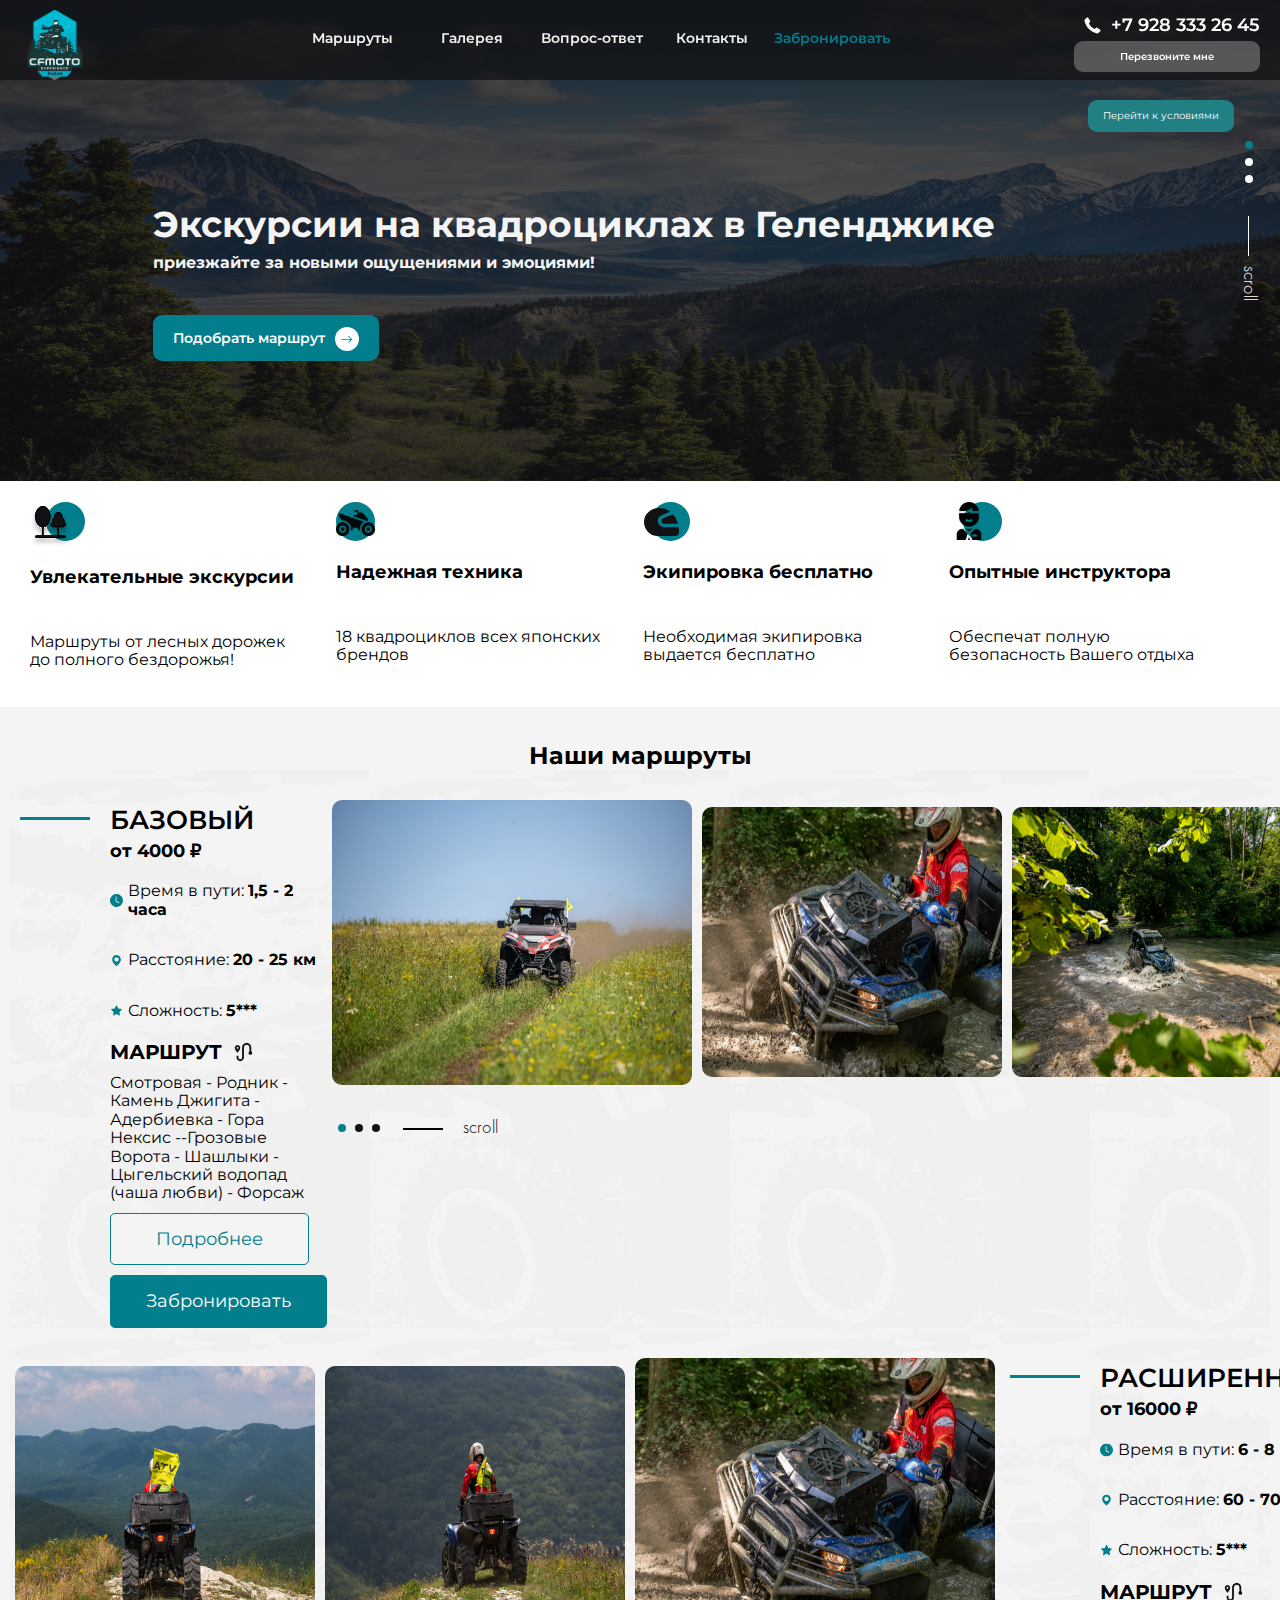
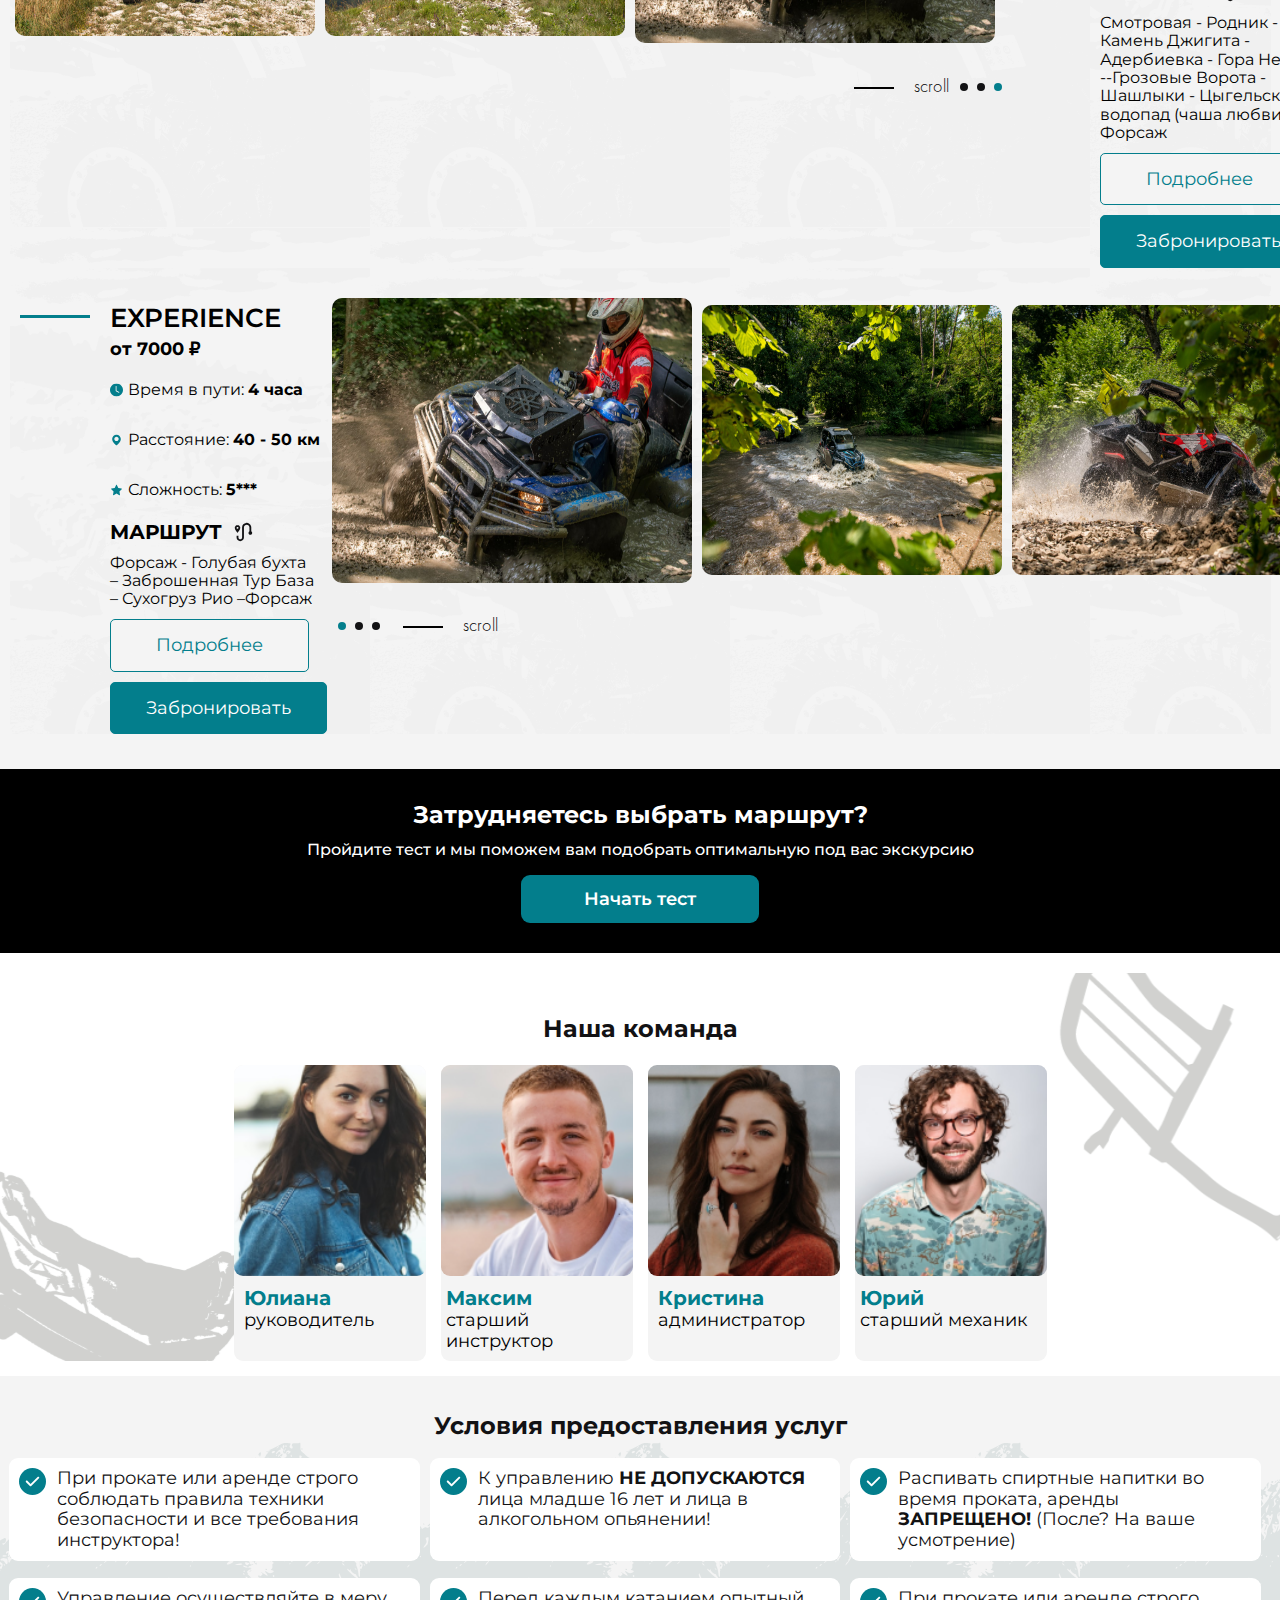
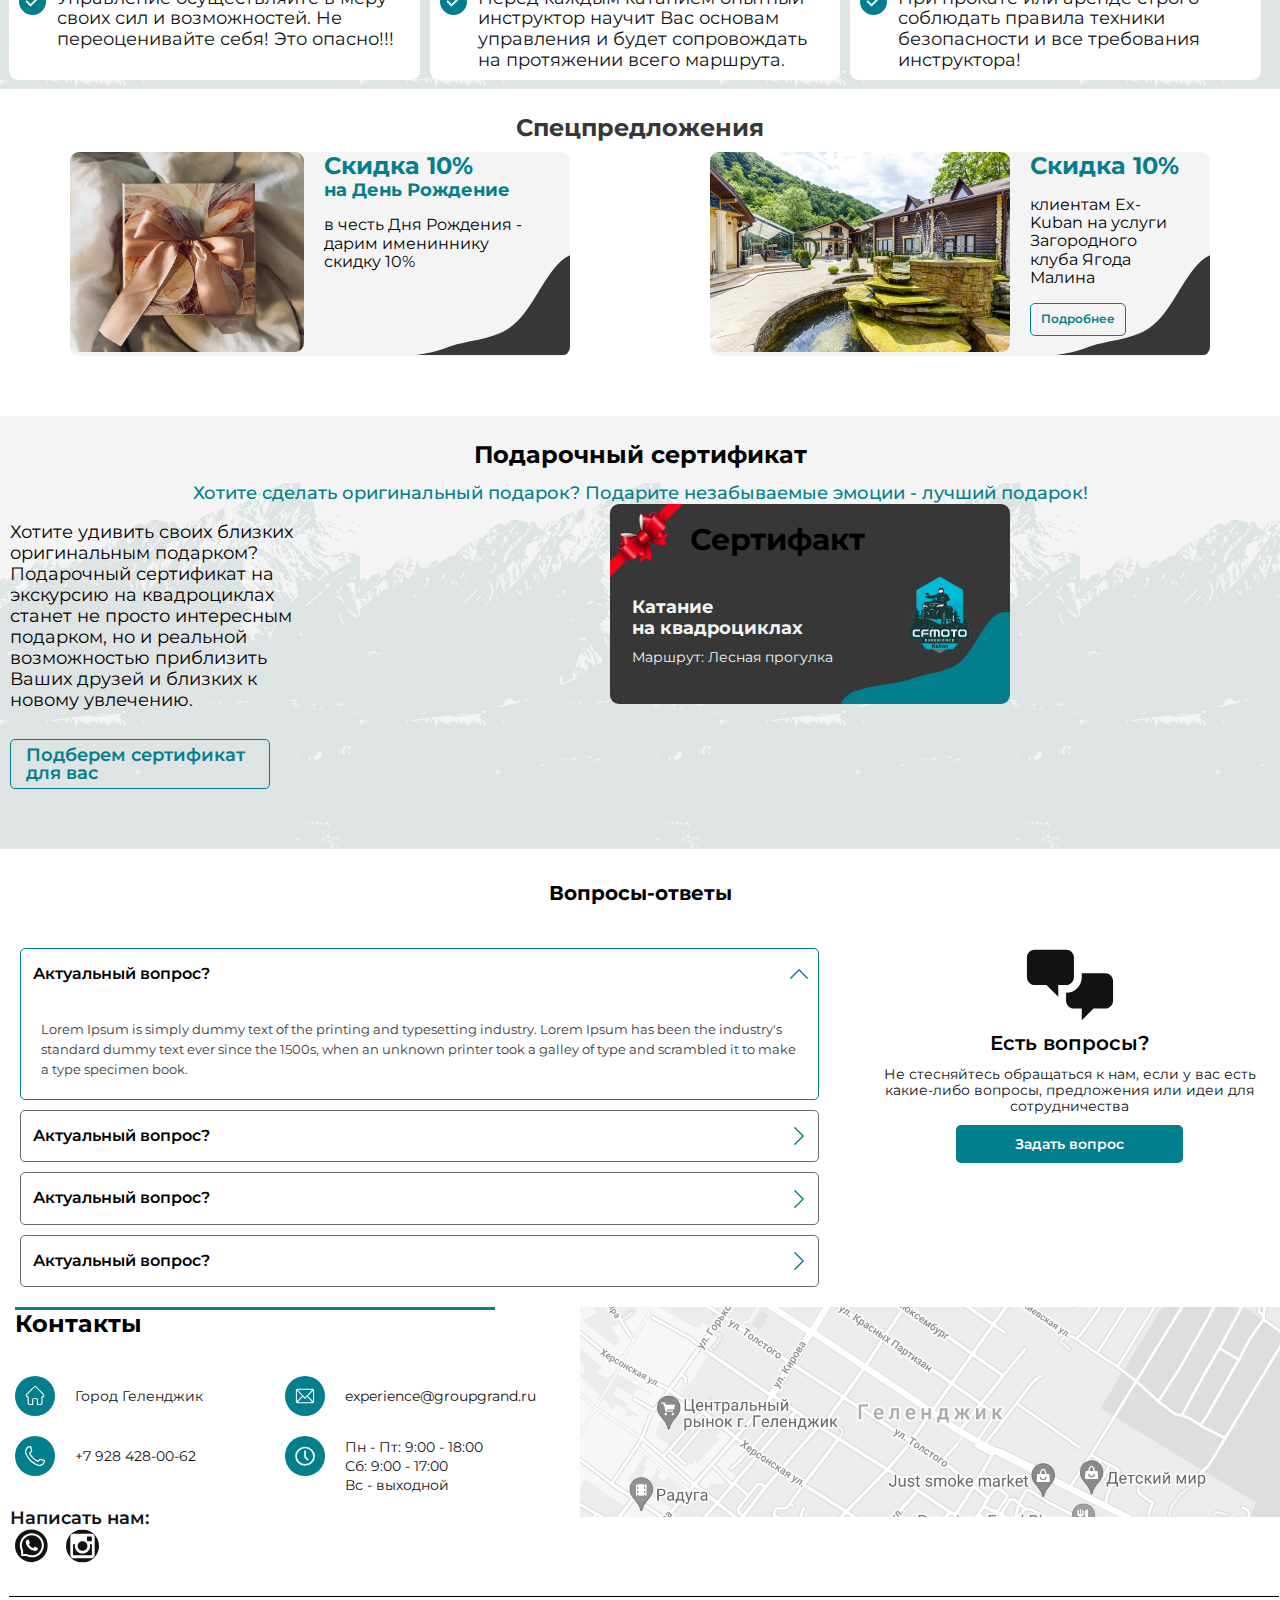
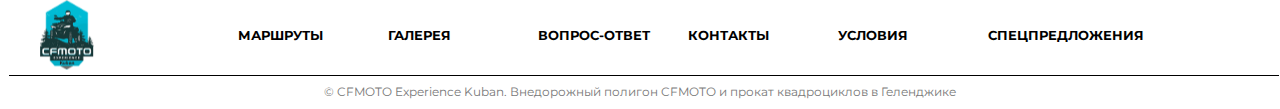
==== commit c1c35bb1: "промежуточный результат" ====
--- a/index.html
+++ b/index.html
@@ -13,21 +13,21 @@
     <header class="header">
         <div class="header__wrapper">
             <img class="header__logo" src="/image/logoser.svg" alt="">
-            <ul class="header__menu">
-                <li class="header__menu-item">
-                    <a class="skiplink" href="#routs">Маршруты</a>
-                </li>
-                <li class="header__menu-item">
-                    <a class="skiplink" href="#specifics">Галерея</a>
-                </li>
-                <li class="header__menu-item">
-                    <a class="skiplink" href="#questions-answer">Вопрос-ответ</a>
-                </li>
-                <li class="header__menu-item">
-                    <a class="skiplink" href="#contacto">Контакты</a>
-                </li>
-                <li class="header__menu-item">
-                    <a class="skiplink __activeted" href="#bronya">Забронировать</a>
+            <ul class="header__menu menu">
+                <li class="menu-item">
+                    <a class="menu__link" href="#routs">Маршруты</a>
+                </li>
+                <li class="menu-item">
+                    <a class="menu__link" href="#specifics">Галерея</a>
+                </li>
+                <li class="menu-item">
+                    <a class="menu__link" href="#questions-answer">Вопрос-ответ</a>
+                </li>
+                <li class="menu-item">
+                    <a class="menu__link" href="#contacto">Контакты</a>
+                </li>
+                <li class="menu-item">
+                    <a class="menu__link __activeted" href="#bronya">Забронировать</a>
                 </li>
             </ul>
             <div class="header__phone">
@@ -45,7 +45,7 @@
     <main class="main">
         <a class="skip-link" href="#condition">
             Перейти к условиями
-          </a>
+        </a>
         <section class="maining">
             <div class="maining__information">
                 <h1 class="maining__title">Экскурсии на квадроциклах в Геленджике</h1>
@@ -73,7 +73,6 @@
                 <label for="" class="sr-only">
                     <h2 class="advantages__title">Преимущества</h2>
                 </label>
-
                 <ul class="advantages__list">
                     <li class="advantages__list-item">
                         <img src="/image/trees.svg" alt="" class="advantages__list-image">
@@ -103,179 +102,205 @@
                 <h2 class="trials__title">Наши маршруты</h2>
                 <ul class="trials__list">
                     <li class="trials__list-item1">
-                        <div class="trials__infos">
-                            <h3 class="trials__list-title">БАЗОВЫЙ</h3>
-                            <p class="trials__list-price"><span class="trials__span"> от 4000 ₽ </span></p>
-                            <ul class="trials__list list-description">
-                                <li class="list-description__item">
-                                    <img src="/image/bi_clock-fill.svg" alt="время" class="list-description__image">
-                                    <p class="list-description__special">Время в пути: <span class="trials__span">1,5 -
-                                            2
-                                            часа</span></p>
-                                </li>
-                                <li class="list-description__item">
-                                    <img src="/image/bx_bxs-map.svg" alt="расстояние" class="list-description__image">
-                                    <p class="list-description__special">Расстояние: <span class="trials__span">20 - 25
-                                            км</span></p>
-                                </li>
-                                <li class="list-description__item">
-                                    <img src="/image/ant-design_star-filled.svg" alt="сложность"
-                                        class="list-description__image">
-                                    <p class="list-description__special">Сложность: <span
-                                            class="trials__span">5***</span>
+                        <div class="triallogic__wrapper">
+                            <div class="trials__infos">
+                                <h3 class="trials__list-title">БАЗОВЫЙ</h3>
+                                <p class="trials__list-price"><span class="trials__span"> от 4000 ₽ </span></p>
+                                <ul class="trials__list list-description">
+                                    <li class="list-description__item">
+                                        <img src="/image/bi_clock-fill.svg" alt="время" class="list-description__image">
+                                        <p class="list-description__special">Время в пути: <span
+                                                class="trials__span">1,5 -
+                                                2
+                                                часа</span></p>
+                                    </li>
+                                    <li class="list-description__item">
+                                        <img src="/image/bx_bxs-map.svg" alt="расстояние"
+                                            class="list-description__image">
+                                        <p class="list-description__special">Расстояние: <span class="trials__span">20 -
+                                                25
+                                                км</span></p>
+                                    </li>
+                                    <li class="list-description__item">
+                                        <img src="/image/ant-design_star-filled.svg" alt="сложность"
+                                            class="list-description__image">
+                                        <p class="list-description__special">Сложность: <span
+                                                class="trials__span">5***</span>
+                                        </p>
+                                    </li>
+                                </ul>
+                                <div class="route-wrapper path">
+                                    <h4 class="path-title">МАРШРУТ</h4>
+                                    <img class="path-image" src="/image/map.svg" alt="">
+                                    <p class="path-discription">
+                                        Смотровая - Родник - Камень Джигита - Адербиевка - Гора Нексис
+                                        --Грозовые Ворота - Шашлыки - Цыгельский водопад (чаша любви) -
+                                        Форсаж
                                     </p>
-                                </li>
-                            </ul>
-                            <div class="route-wrapper path">
-                                <h4 class="path-title">МАРШРУТ</h4>
-                                <img class="path-image" src="/image/map.svg" alt="">
-                                <p class="path-discription">
-                                    Смотровая - Родник - Камень Джигита - Адербиевка - Гора Нексис
-                                    --Грозовые Ворота - Шашлыки - Цыгельский водопад (чаша любви) -
-                                    Форсаж
-                                </p>
-                                <a class="path__link" href="">Подробнее</a>
-                                <a class="path__link-reservation" href="">Забронировать</a>
-                            </div>
-                        </div>
-                        <ul class="trials__list slider__car">
-                            <li class="slider__car-item">
-                                <img src="/image/sec_three_slide1.jpg" alt="пример перемещения на спец. транспорте"
-                                    class="slider__car-image _active">
-                            </li>
-                            <li class="slider__car-item">
-                                <img src="/image/sec_three_slide4.jpg" alt="пример перемещения на спец. транспорте"
-                                    class="slider__car-image">
-                            </li>
-                            <li class="slider__car-item">
-                                <img src="/image/sec_three_slide3.jpg" alt="пример перемещения на спец. транспорте"
-                                    class="slider__car-image3">
-                            </li>
-                        </ul>
-                        <div class="trials__list slider__photo">
-                            <button class="slider__photo-button">
-                                <img class="slider__photo-image" src="/image/Ellipse7.svg" alt="cлайд1">
-                            </button>
-                            <button class="slider__photo-button">
-                                <img class="slider__photo-image" src="/image/Ellipse5.svg" alt="слайд2">
-                            </button>
-                            <button class="slider__photo-button">
-                                <img class="slider__photo-image" src="/image/Ellipse5.svg" alt="слайд3">
-                            </button>
-                            <p class="slider__photo-scroll">scroll</p>
-                        </div>
-
+                                    <a class="path__link" href="">Подробнее</a>
+                                    <a class="path__link-reservation" href="">Забронировать</a>
+                                </div>
+                            </div>
+                            <div class="slider__wrapper">
+                                <ul class="trials__list slider__car">
+                                    <li class="slider__car-item">
+                                        <img src="/image/sec_three_slide1.jpg"
+                                            alt="пример перемещения на спец. транспорте"
+                                            class="slider__car-image _active">
+                                    </li>
+                                    <li class="slider__car-item">
+                                        <img src="/image/sec_three_slide4.jpg"
+                                            alt="пример перемещения на спец. транспорте" class="slider__car-image">
+                                    </li>
+                                    <li class="slider__car-item">
+                                        <img src="/image/sec_three_slide3.jpg"
+                                            alt="пример перемещения на спец. транспорте" class="slider__car-image3">
+                                    </li>
+                                </ul>
+                                <div class="trials__list slider__photo">
+                                    <button class="slider__photo-button">
+                                        <img class="slider__photo-image" src="/image/Ellipse7.svg" alt="cлайд1">
+                                    </button>
+                                    <button class="slider__photo-button">
+                                        <img class="slider__photo-image" src="/image/Ellipse5.svg" alt="слайд2">
+                                    </button>
+                                    <button class="slider__photo-button">
+                                        <img class="slider__photo-image" src="/image/Ellipse5.svg" alt="слайд3">
+                                    </button>
+                                    <p class="slider__photo-scroll">scroll</p>
+                                </div>
+                            </div>
+                        </div>
                     </li>
                     <li class="trials__list-item2">
-                        <div class="trials__infos">
-                            <h3 class="trials__list-title">РАСШИРЕННЫЙ</h3>
-                            <p class="trials__list-price"><span class="trials__span">от 16000 ₽</span></p>
-                            <ul class="trials__list list-description">
-                                <li class="list-description__item">
-                                    <img src="/image/bi_clock-fill.svg" alt="время" class="list-description__image">
-                                    <p class="list-description__special">Время в пути: <span class="trials__span">6 - 8
-                                            часов</span></p>
-                                </li>
-                                <li class="list-description__item">
-                                    <img src="/image/bx_bxs-map.svg" alt="расстояние" class="list-description__image">
-                                    <p class="list-description__special">Расстояние: <span class="trials__span">60 - 70
-                                            км</span></p>
-                                </li>
-                                <li class="list-description__item">
-                                    <img src="/image/ant-design_star-filled.svg" alt="сложность"
-                                        class="list-description__image">
-                                    <p class="list-description__special">Сложность: <span
-                                            class="trials__span">5***</span>
+                        <div class="triallogic__wrapper _reversed">
+                            <div class="trials__infos">
+                                <h3 class="trials__list-title">РАСШИРЕННЫЙ</h3>
+                                <p class="trials__list-price"><span class="trials__span">от 16000 ₽</span></p>
+                                <ul class="trials__list list-description">
+                                    <li class="list-description__item">
+                                        <img src="/image/bi_clock-fill.svg" alt="время" class="list-description__image">
+                                        <p class="list-description__special">Время в пути: <span class="trials__span">6
+                                                - 8
+                                                часов</span></p>
+                                    </li>
+                                    <li class="list-description__item">
+                                        <img src="/image/bx_bxs-map.svg" alt="расстояние"
+                                            class="list-description__image">
+                                        <p class="list-description__special">Расстояние: <span class="trials__span">60 -
+                                                70
+                                                км</span></p>
+                                    </li>
+                                    <li class="list-description__item">
+                                        <img src="/image/ant-design_star-filled.svg" alt="сложность"
+                                            class="list-description__image">
+                                        <p class="list-description__special">Сложность: <span
+                                                class="trials__span">5***</span>
+                                        </p>
+                                    </li>
+                                </ul>
+                                <div class="route-wrapper path">
+                                    <h4 class="path-title">МАРШРУТ</h4>
+                                    <img class="path-image" src="/image/map.svg" alt="">
+                                    <p class="path-discription">
+                                        Смотровая - Родник - Камень Джигита - Адербиевка - Гора Нексис
+                                        --Грозовые Ворота - Шашлыки - Цыгельский водопад (чаша любви) -
+                                        Форсаж
                                     </p>
-                                </li>
-                            </ul>
-                            <div class="route-wrapper path">
-                                <h4 class="path-title">МАРШРУТ</h4>
-                                <img class="path-image" src="/image/map.svg" alt="">
-                                <p class="path-discription">
-                                    Смотровая - Родник - Камень Джигита - Адербиевка - Гора Нексис
-                                    --Грозовые Ворота - Шашлыки - Цыгельский водопад (чаша любви) -
-                                    Форсаж
-                                </p>
-                                <a class="path__link" href="">Подробнее</a>
-                                <a class="path__link-reservation" href="">Забронировать</a>
-                            </div>
-                        </div>
-                        <ul class="trials__list slider__car">
-                            <li class="slider__car-item _active"><img src="/image/sec_three_slide4.jpg"
-                                    alt="пример перемещения на спец. транспорте" class="slider__car-image _active"></li>
-                            <li class="slider__car-item"><img src="/image/sec_three_slide5.jpg"
-                                    alt="пример перемещения на спец. транспорте" class="slider__car-image"></li>
-                            <li class="slider__car-item"><img src="/image/sec_three_slide6.jpg"
-                                    alt="пример перемещения на спец. транспорте" class="slider__car-image3"></li>
-                        </ul>
-                        <div class="trials__list slider__photo">
-                            <button class="slider__photo-button">
-                                <img class="slider__photo-image _active" src="/image/Ellipse7.svg" alt="cлайд1">
-                            </button>
-                            <button class="slider__photo-button">
-                                <img class="slider__button-image" src="/image/Ellipse5.svg" alt="слайд2">
-                            </button>
-                            <button class="slider__photo-button">
-                                <img class="slider__button-image" src="/image/Ellipse5.svg" alt="слайд3">
-                            </button>
-                            <p class="slider__photo-scroll">scroll</p>
+                                    <a class="path__link" href="">Подробнее</a>
+                                    <a class="path__link-reservation" href="">Забронировать</a>
+                                </div>
+                            </div>
+                            <div class="slider__wrapper">
+                                <ul class="trials__list slider__car __reversed">
+                                    <li class="slider__car-item _active">
+                                        <img src="/image/sec_three_slide4.jpg"
+                                            alt="пример перемещения на спец. транспорте"
+                                            class="slider__car-image _active">
+                                    </li>
+                                    <li class="slider__car-item"><img src="/image/sec_three_slide5.jpg"
+                                            alt="пример перемещения на спец. транспорте" class="slider__car-image"></li>
+                                    <li class="slider__car-item"><img src="/image/sec_three_slide6.jpg"
+                                            alt="пример перемещения на спец. транспорте" class="slider__car-image3">
+                                    </li>
+                                </ul>
+                                <div class="trials__list slider__photo __reversed">
+                                    <button class="slider__photo-button">
+                                        <img class="slider__photo-image _active" src="/image/Ellipse7.svg" alt="cлайд1">
+                                    </button>
+                                    <button class="slider__photo-button">
+                                        <img class="slider__button-image" src="/image/Ellipse5.svg" alt="слайд2">
+                                    </button>
+                                    <button class="slider__photo-button">
+                                        <img class="slider__button-image" src="/image/Ellipse5.svg" alt="слайд3">
+                                    </button>
+                                    <p class="slider__photo-scroll">scroll</p>
+                                </div>
+                            </div>
                         </div>
                     </li>
                     <li class="trials__list-item3">
-                        <div class="trials__infos">
-                            <h3 class="trials__list-title">EXPERIENCE</h3>
-                            <p class="trials__list-price"><span class="trials__span">от 7000 ₽</span></p>
-                            <ul class="trials__list list-description">
-                                <li class="list-description__item">
-                                    <img src="/image/bi_clock-fill.svg" alt="время" class="list-description__image">
-                                    <p class="list-description__special">Время в пути: <span class="trials__span">4
-                                            часа</span></p>
-                                </li>
-                                <li class="list-description__item">
-                                    <img src="/image/bx_bxs-map.svg" alt="расстояние" class="list-description__image">
-                                    <p class="list-description__special">Расстояние: <span class="trials__span">40 - 50
-                                            км</span></p>
-                                </li>
-                                <li class="list-description__item">
-                                    <img src="/image/ant-design_star-filled.svg" alt="сложность"
-                                        class="list-description__image">
-                                    <p class="list-description__special">Сложность: <span
-                                            class="trials__span">5***</span>
+                        <div class="triallogic__wrapper">
+                            <div class="trials__infos">
+                                <h3 class="trials__list-title">EXPERIENCE</h3>
+                                <p class="trials__list-price"><span class="trials__span">от 7000 ₽</span></p>
+                                <ul class="trials__list list-description">
+                                    <li class="list-description__item">
+                                        <img src="/image/bi_clock-fill.svg" alt="время" class="list-description__image">
+                                        <p class="list-description__special">Время в пути: <span class="trials__span">4
+                                                часа</span></p>
+                                    </li>
+                                    <li class="list-description__item">
+                                        <img src="/image/bx_bxs-map.svg" alt="расстояние"
+                                            class="list-description__image">
+                                        <p class="list-description__special">Расстояние: <span class="trials__span">40 -
+                                                50
+                                                км</span></p>
+                                    </li>
+                                    <li class="list-description__item">
+                                        <img src="/image/ant-design_star-filled.svg" alt="сложность"
+                                            class="list-description__image">
+                                        <p class="list-description__special">Сложность: <span
+                                                class="trials__span">5***</span>
+                                        </p>
+                                    </li>
+                                </ul>
+                                <div class="route-wrapper path">
+                                    <h4 class="path-title">МАРШРУТ</h4>
+                                    <img class="path-image" src="/image/map.svg" alt="карта">
+                                    <p class="path-discription">
+                                        Форсаж - Голубая бухта – Заброшенная Тур База – Сухогруз Рио –Форсаж
                                     </p>
-                                </li>
-                            </ul>
-                            <div class="route-wrapper path">
-                                <h4 class="path-title">МАРШРУТ</h4>
-                                <img class="path-image" src="/image/map.svg" alt="карта">
-                                <p class="path-discription">
-                                    Форсаж - Голубая бухта – Заброшенная Тур База – Сухогруз Рио –Форсаж
-                                </p>
-                                <a class="path__link" href="">Подробнее</a>
-                                <a class="path__link-reservation" href="">Забронировать</a>
-                            </div>
-                        </div>
-                        <ul class="trials__list slider__car">
-                            <li class="slider__car-item"><img src="/image/sec_three_slide4.jpg"
-                                    alt="пример перемещения на спец. транспорте" class="slider__car-image _active"></li>
-                            <li class="slider__car-item"><img src="/image/sec_three_slide3.jpg"
-                                    alt="пример перемещения на спец. транспорте" class="slider__car-image"></li>
-                            <li class="slider__car-item"><img src="/image/sec_three_slide2.jpg"
-                                    alt="пример перемещения на спец. транспорте" class="slider__car-image3"></li>
-                        </ul>
-                        <div class="trials__list slider__photo">
-                            <button class="slider__photo-button">
-                                <img class="slider__photo-image" src="/image/Ellipse7.svg" alt="cлайд1">
-                            </button>
-                            <button class="slider__photo-button">
-                                <img class="slider__button-image" src="/image/Ellipse5.svg" alt="слайд2">
-                            </button>
-                            <button class="slider__photo-button">
-                                <img class="slider__button-image" src="/image/Ellipse5.svg" alt="слайд3">
-                            </button>
-                            <p class="slider__photo-scroll">scroll</p>
-                        </div>
-
+                                    <a class="path__link" href="">Подробнее</a>
+                                    <a class="path__link-reservation" href="">Забронировать</a>
+                                </div>
+                            </div>
+                            <div class="slider__wrapper">
+                                <ul class="trials__list slider__car">
+                                    <li class="slider__car-item"><img src="/image/sec_three_slide4.jpg"
+                                            alt="пример перемещения на спец. транспорте"
+                                            class="slider__car-image _active">
+                                    </li>
+                                    <li class="slider__car-item"><img src="/image/sec_three_slide3.jpg"
+                                            alt="пример перемещения на спец. транспорте" class="slider__car-image"></li>
+                                    <li class="slider__car-item"><img src="/image/sec_three_slide2.jpg"
+                                            alt="пример перемещения на спец. транспорте" class="slider__car-image3">
+                                    </li>
+                                </ul>
+                                <div class="trials__list slider__photo">
+                                    <button class="slider__photo-button">
+                                        <img class="slider__photo-image" src="/image/Ellipse7.svg" alt="cлайд1">
+                                    </button>
+                                    <button class="slider__photo-button">
+                                        <img class="slider__button-image" src="/image/Ellipse5.svg" alt="слайд2">
+                                    </button>
+                                    <button class="slider__photo-button">
+                                        <img class="slider__button-image" src="/image/Ellipse5.svg" alt="слайд3">
+                                    </button>
+                                    <p class="slider__photo-scroll">scroll</p>
+                                </div>
+                            </div>
+                        </div>
                     </li>
                 </ul>
             </div>
@@ -289,7 +314,7 @@
                 <a class="help__link" href="">Начать тест</a>
             </div>
         </section>
-        <section class="">
+        <section class="team">
             <div class="team__wrapper">
                 <h2 class="team__title">Наша команда</h2>
                 <div class="team__list">
@@ -383,8 +408,8 @@
                             <img src="/image/present.jpg" alt="фото подарка" class="offers-list__image">
                             <div class="offers-list__info">
                                 <h3 class="offers-list__title"><span class="offers__span">Скидка 10%</span></h3>
-                                <h4 class="offers-list__subtitle"><span class="offers__span">на День Рождение</span>
-                                </h4>
+                                <h3 class="offers-list__subtitle"><span class="offers__span">на День Рождение</span>
+                                </h3>
                                 <p class="offers-list__dercription">в честь Дня Рождения - дарим имениннику скидку 10%
                                 </p>
                             </div>
@@ -412,30 +437,33 @@
                     Хотите сделать оригинальный подарок? Подарите незабываемые эмоции -
                     лучший подарок!
                 </p>
-
-                <div class="certificate__logo imgser">
-                    <div class="imgser__body">
-                        <img class="imgser__acs" src="/image/bant.svg" alt="бант">
-                        <h2 class="imgser__title">
-                            Сертифакт
-                        </h2>
-                        <img class="imgser__logo" src="/image/logoser.svg" alt="логотип">
-                        <div class="imgser__info">
-                            <h3 class="imgser__subtitle">
-                                Катание
-                                на квадроциклах
-                            </h3>
-                            <p class="imgser__desc">Маршрут: Лесная прогулка</p>
-                        </div>
+                <div class="present__wrapper">
+                    <div class="certificate__logo imgser">
+                        <div class="imgser__body">
+                            <img class="imgser__acs" src="/image/bant.svg" alt="бант">
+                            <h2 class="imgser__title">
+                                Сертифакт
+                            </h2>
+                            <img class="imgser__logo" src="/image/logoser.svg" alt="логотип">
+                            <div class="imgser__info">
+                                <h3 class="imgser__subtitle">
+                                    Катание
+                                    на квадроциклах
+                                </h3>
+                                <p class="imgser__desc">Маршрут: Лесная прогулка</p>
+                            </div>
+                        </div>
+                    </div>
+                    <div class="certificat__wrapper">
+                        <p class="present__description">
+                            Хотите удивить своих близких оригинальным подарком? Подарочный
+                            сертификат на экскурсию на квадроциклах станет не просто интересным
+                            подарком, но и реальной возможностью приблизить Ваших друзей и близких
+                            к новому увлечению.
+                        </p>
+                        <a class="present__link" href="">Подберем сертификат для вас</a>
                     </div>
                 </div>
-                <p class="present__description">
-                    Хотите удивить своих близких оригинальным подарком? Подарочный
-                    сертификат на экскурсию на квадроциклах станет не просто интересным
-                    подарком, но и реальной возможностью приблизить Ваших друзей и близких
-                    к новому увлечению.
-                </p>
-                <a class="present__link" href="">Подберем сертификат для вас</a>
             </div>
         </section>
         <section class="question-answer" id="questions-answers">
@@ -526,56 +554,59 @@
     <footer class="footer" id="contacto">
         <div class="footer__wrapp">
             <h2 class="footer__title">Контакты</h2>
-            <img class="footer__image" src="/image/map_coordinate.png" alt="карта расположение главного офиса">
-            <ul class="footer__list condition__contacts">
-                <li class="condition__contacts-item ">
-                    <div class="condition__contacts-wrapper">
-                        <span class="condition__contacts-span">
-                            <img class="condition__contacts-icon" src="/image/homes.svg" alt="Город работы">
-                        </span>
-                        <p class="condition__contacts-title">Город Геленджик</p>
-                    </div>
-                </li>
-                <li class="condition__contacts-item">
-                    <div class="condition__contacts-wrapper">
-                        <span class="condition__contacts-span">
-                            <img class="condition__contacts-icon" src="/image/email.svg" alt="Почта">
-                        </span>
-                        <p class="condition__contacts-title">experience@groupgrand.ru</p>
-                    </div>
-                </li>
-                <li class="condition__contacts-item">
-                    <div class="condition__contacts-wrapper">
-                        <span class="condition__contacts-span">
-                            <img class="condition__contacts-icon" src="/image/phone_new.svg" alt="Номер телефона">
-                        </span>
-                        <p class="condition__contacts-title">+7 928 428-00-62</p>
-                    </div>
-                </li>
-                <li class="condition__contacts-item">
-                    <div class="condition__contacts-wrapper">
-                        <span class="condition__contacts-span">
-                            <img class="condition__contacts-icon" src="/image/clocks.svg" alt="Время работы">
-                        </span>
-                        <div class="condition__contacts-date contacts__date">
-                            <p class="contacts__date-title">Пн - Пт: 9:00 - 18:00</p>
-                            <p class="contacts__date-title">Сб: 9:00 - 17:00 </p>
-                            <p class="contacts__date-title">Вс - выходной</p>
-                        </div>
-                    </div>
-                </li>
-            </ul>
+            <div class="footer__image-wrapper">
+                <img class="footer__image" src="/image/map_coordinate.png" alt="карта расположение главного офиса">
+            </div>
+            <div class="footer__information">
+                <ul class="footer__list condition__contacts">
+                    <li class="condition__contacts-item ">
+                        <div class="condition__contacts-wrapper">
+                            <span class="condition__contacts-span">
+                                <img class="condition__contacts-icon" src="/image/homes.svg" alt="Город работы">
+                            </span>
+                            <p class="condition__contacts-title">Город Геленджик</p>
+                        </div>
+                    </li>
+                    <li class="condition__contacts-item">
+                        <div class="condition__contacts-wrapper">
+                            <span class="condition__contacts-span">
+                                <img class="condition__contacts-icon" src="/image/email.svg" alt="Почта">
+                            </span>
+                            <p class="condition__contacts-title">experience@groupgrand.ru</p>
+                        </div>
+                    </li>
+                    <li class="condition__contacts-item">
+                        <div class="condition__contacts-wrapper">
+                            <span class="condition__contacts-span">
+                                <img class="condition__contacts-icon" src="/image/phone_new.svg" alt="Номер телефона">
+                            </span>
+                            <p class="condition__contacts-title">+7 928 428-00-62</p>
+                        </div>
+                    </li>
+                    <li class="condition__contacts-item">
+                        <div class="condition__contacts-wrapper">
+                            <span class="condition__contacts-span">
+                                <img class="condition__contacts-icon" src="/image/clocks.svg" alt="Время работы">
+                            </span>
+                            <div class="condition__contacts-date contacts__date">
+                                <p class="contacts__date-title">Пн - Пт: 9:00 - 18:00</p>
+                                <p class="contacts__date-title">Сб: 9:00 - 17:00 </p>
+                                <p class="contacts__date-title">Вс - выходной</p>
+                            </div>
+                        </div>
+                    </li>
+                </ul>
+                <div class="foote__list-of-social-network ">
+                    <h3 class="social-network-connection">Написать нам:</h3>
+                    <a class="social-network__link-whatsapp" href="">
+                        <img class="social-network__image" src="/image/whatsap.svg" alt="иконка ватсап">
+                    </a>
+                    <a class="social-network__link-instagramm" href="">
+                        <img class="social-network__image" src="/image/instagram.svg" alt="иконка инстаграмма">
+                    </a>
+                </div>
+            </div>
         </div>
-        <div class="foote__list-of-social-network ">
-            <h3 class="social-network-connection">Написать нам:</h3>
-            <a class="social-network__link-whatsapp" href="">
-                <img class="social-network__image" src="/image/whatsap.svg" alt="иконка ватсап">
-            </a>
-            <a class="social-network__link-instagramm" href="">
-                <img class="social-network__image" src="/image/instagram.svg" alt="иконка инстаграмма">
-            </a>
-        </div>
-
         <nav class="footer__navigation navigation">
             <img class="footer__logo" src="/image/logofuter.svg" alt="логотип">
             <ul class="navigation__list">
@@ -583,14 +614,16 @@
                     <a class="navigation__list-link" href="#routs"><span class="navigation__span">Маршруты</span></a>
                 </li>
                 <li class="navigation__list-item">
-                    <a class="navigation__list-link" href=""><span class="navigation__span">Галерея</span></a>
+                    <a class="navigation__list-link" href="/grid/grid.html"><span
+                            class="navigation__span">Галерея</span></a>
                 </li>
                 <li class="navigation__list-item">
-                    <a class="navigation__list-link" href="#questions-answers"><span
+                    <a class="navigation__list-link" href="/form/form.html"><span
                             class="navigation__span">Вопрос-ответ</span></a>
                 </li>
                 <li class="navigation__list-item">
-                    <a class="navigation__list-link" href="#contacts"><span class="navigation__span">Контакты</span></a>
+                    <a class="navigation__list-link" href="/demo/demo.html"><span
+                            class="navigation__span">Контакты</span></a>
                 </li>
                 <li class="navigation__list-item">
                     <a class="navigation__list-link" href="#condition"><span class="navigation__span">Условия</span></a>
@@ -598,18 +631,6 @@
                 <li class="navigation__list-item">
                     <a class="navigation__list-link" href="#specifics"><span
                             class="navigation__span">Спецпредложения</span></a>
-                </li>
-                <li class="navigation__list-item">
-                    <a class="navigation__list-link" href="/grid/grid.html"><span class="navigation__span">Задание с
-                            grid</span></a>
-                </li>
-                <li class="navigation__list-item">
-                    <a class="navigation__list-link" href="/form/form.html"><span class="navigation__span">Задание с
-                            формой</span></a>
-                </li>
-                <li class="navigation__list-item">
-                    <a class="navigation__list-link" href="/demo/demo.html"><span class="navigation__span">Задание
-                            demo</span></a>
                 </li>
             </ul>
         </nav>
--- a/css/style.css
+++ b/css/style.css
@@ -139,6 +139,7 @@
   width: 100%;
   padding: 0 0 0 0;
   display: flex;
+  justify-content: space-between;
   flex-direction: row;
   z-index: 1;
 }
@@ -148,11 +149,11 @@
   display: none;
   
 }
-.header__menu-item {
+.menu-item {
   display: none;
   
 }
-.skiplink {
+.menu__link {
   display: none;
 }
 .header__phone {
@@ -248,8 +249,8 @@
 .header__logo {
   width: 50px;
   height: 64px;
-  margin: 10px 20px 0 20px; /* Обновленный margin для центрирования и выравнивания справа */
-  align-self: flex-start; /* Обновленное свойство для выравнивания с верху */
+  margin: 10px 20px 0 20px; 
+  align-self: flex-start; 
 }
 
 .header__burger-menu {
@@ -577,9 +578,8 @@
 .path-discription {
   font-size: 1.4rem;
   margin: 0 0;
-  width: calc(100% - 10px); /* Занимает всю доступную ширину с учетом отступа справа */
-}
-
+  width: calc(100% - 10px); 
+}
 .path__link, .path__link:visited{
   display: block;
   text-decoration: none;
@@ -846,11 +846,7 @@
   font-weight: 600;
 } 
 .team__wrapper {
-  margin: 80px 0 0 0;
-}
-.team{
-  background-color: var(--background-body);
-  margin: 4.8rem 0;
+  margin: 40px 0 0 0;
 }
 .team__title {
   text-align: center;
@@ -935,7 +931,7 @@
 .conditions__wrapper {
   padding: 0.9rem;
   background-image: url("/image/sec_five_back.svg");
-  margin: 4.2rem 0 0 0;
+  margin: 1.5rem 0 0 0;
 
 }
 .detail__wrapper {
@@ -962,7 +958,7 @@
 }
 
 .detail__description {
-  margin: 0 0 0 2.5rem; /* Изменяем отступы параграфа */
+  margin: 0 0 0 2.5rem; 
   padding: 0 1.3rem;
   color: #121214;
   font-size: 1.4rem;
@@ -1566,7 +1562,7 @@
   position: absolute;
   z-index: 1;
   left: -0.1rem;
-  top: 20rem
+  top: 14rem
 }
 
 
@@ -1580,7 +1576,7 @@
 }
  
 .footer__logo {
-  padding: 0.5rem 0 12rem 0;
+  padding: 5px 30px;
 }
 
 .navigation__list {
@@ -1614,8 +1610,8 @@
 
 @media only screen and (min-width: 320px) {
   .imgser__body {
-    width: 100%; /* Ширина будет 100% на экранах шириной 320px и меньше */
-    height: 200px; /* Автоматическая высота для поддержки адаптивности */
+    width: 100%; 
+    height: 200px; 
   }
   .navigation {
     display: flex;
@@ -1661,8 +1657,8 @@
 }
 @media only screen and (min-width: 380px) {
   .imgser__body {
-    width: 100%; /* Ширина будет 100% на экранах шириной 320px и меньше */
-    height: 200px; /* Автоматическая высота для поддержки адаптивности */
+    width: 40rem; 
+    height: 200px; 
   }
 
   .advantages__list-item {
@@ -1738,6 +1734,7 @@
 .imgser {
   padding: 0 40px;
 }
+
 }
 
 @media only screen and (min-width: 520px) {
@@ -1918,13 +1915,16 @@
   flex-basis: 0%;
 }
 .person {
-  flex-basis: 0%;
-}
+  flex: 0 0 15%; 
+}
+
 .person__image  {
-  width: auto;
-  border-radius: 9px;
-  height: 17.9rem
-}
+  width: 100%; 
+  height: auto; 
+  border-radius: 9px; 
+}
+
+
 .advantages__list-title {
   font-size: 1.8rem;
 }
@@ -1986,6 +1986,7 @@
 .imgser {
   padding: 0 170px;
 }
+
 }
 @media only screen and (min-width: 750px) {
   .advantages__list {
@@ -2153,40 +2154,6 @@
   }
 }
 @media only screen and (min-width: 1023px) {
-  .advantages__list {
-    justify-content: center;
-    list-style: none;
-    display: flex;
-    flex-wrap: wrap; 
-    flex-direction: row;
-    gap: 5px;
-    padding: 0 30px;
-  }
-.imgser {
-  padding: 0 310px;
-}
-.navigation__list {
-  list-style: none;
-  padding: 0 0 1rem 0;
-  margin: 0 0 0 11.4rem;
-  display: flex;
-  flex-wrap: wrap;
-  flex-direction: row;
-}
-.navigation__list-item {
-  width: 50%;
-}
-.slider__car-image,
-  .slider__car-image3 {
-    width: calc(150px * 1.5); 
-    height: calc(166px * 1.5); 
-  }
-  .slider__car-image._active {
-    width: calc(160px * 1.5); 
-    height: calc(175px * 1.5); 
-  }
-}
-@media only screen and (min-width: 1025px) and (max-width: 2050px) {
   .maining {
     background-image: url("/image/decstop_pgh.jpg");
     background-repeat: no-repeat;
@@ -2194,7 +2161,181 @@
     padding: 0;
     margin: 0; 
   }
-  
+  .maining__information{
+    display: flex;
+    justify-content: flex-start;
+    flex-direction: column;
+    padding: 120px;
+    color: var(--background-body);
+    background: linear-gradient(0deg, rgba(18, 18, 20, 0.75) 0%, rgba(18, 18, 20, 0.75) 100%);
+  }
+  .slider {
+    display: flex;
+    justify-content: flex-start;
+    margin: 30px 30px;
+  }
+  .slider {
+    display: flex;
+    justify-content: flex-start;
+    margin: 30px 30px;
+    transform: rotate(90deg); 
+    transform-origin: left top; 
+    position: absolute; 
+    top: 100px; 
+    left: calc(100% - 50px);
+}
+
+.imgser {
+  padding: 0 310px;
+}
+.team {
+  position: relative; 
+  overflow: hidden; 
+  background-color: none;
+}
+
+.team::before,
+.team::after {
+  content: ''; 
+  position: absolute; 
+  z-index: -1;
+}
+
+.team::before {
+  top: 110px; 
+  left: 0px;
+  width: 31%; 
+  height: 100%; 
+  background-image: url('/image/канистра2.svg'); 
+  background-size: contain;
+}
+
+.team::after {
+  top: calc(55% - 350px);  /* Расположение по вертикали - середина окна минус половина высоты элемента */
+  left: calc(50% + 250px); /* Расположение по горизонтали - середина окна плюс половина ширины элемента */
+  width: 560px;  /* Ширина элемента */
+  height: 700px; /* Высота элемента */
+  background-image: url('/image/бампер2.svg'); /* Фоновое изображение */
+  background-size: contain; /* Масштабирование фонового изображения для заполнения контейнера */
+}
+
+
+.navigation__list {
+  list-style: none;
+  padding: 0 0 1rem 0;
+  margin: 0 0 0 11.4rem;
+  display: flex;
+  flex-wrap: wrap;
+  flex-direction: row;
+}
+.navigation__list-item {
+  width: 50%;
+}
+.slider__car-image,
+  .slider__car-image3 {
+    width: calc(150px * 1.5); 
+    height: calc(166px * 1.5); 
+  }
+  .slider__car-image._active {
+    width: calc(160px * 1.5); 
+    height: calc(175px * 1.5); 
+  }
+  .triallogic__wrapper {
+    display: flex;
+    flex-direction: row;
+  }
+  .triallogic__wrapper._reversed {
+    display: flex;
+    flex-direction: row-reverse;
+  }
+  .slider__photo.__reversed {
+    display: flex;
+    justify-content: flex-start;
+    flex-direction: row-reverse;
+    margin: 30px 0;
+  }
+  .slider__car.__reversed {
+    display: flex;
+    flex-direction: row-reverse;
+  }
+  .footer__copyright {
+    text-align: center; 
+    bottom: 0; 
+    left: 0; 
+}
+.offers-list__wraper {
+  position: relative;
+  display: flex;
+  width: 100%;
+  flex-direction: row;
+  margin: 0 0;
+}
+.offers-list__item {
+  border-radius: 9px;
+  background-color: var(--highlighted-text);
+  min-width: 50rem;
+  margin: 1rem auto; 
+  background-image: url(/image/figure_bottom.svg);
+  background-repeat: no-repeat;
+  background-position: bottom right;
+  background-size: 23rem;
+  position: relative;
+  display: flex;
+  flex-direction: row; 
+}
+.offers-list__link, .offers-list__link:visited {
+  display: block;
+  text-decoration: none;
+  font-size: 1.2rem;
+  font-family: Montserrat;
+  font-weight: 600;
+  line-height: 18.20px;
+  word-wrap: break-word;
+  max-width: fit-content;
+  color: var(--attention-text);
+  background-color: transparent;
+  text-align: center;
+  border-radius: 5px;
+  padding: 6px 10px;
+  border: 1px solid #037E8C;
+}
+.footer__wrapp {
+  display: grid;
+  grid-template-columns: auto 1fr; 
+  grid-template-rows: auto auto auto; 
+  gap: 20px; 
+}
+
+.footer__title {
+  grid-row: 1 / span 1; 
+  grid-column: 1 / span 1; 
+}
+
+.condition__contacts {
+  width: 520px;
+  margin-top: 10px;
+  display: grid;
+  grid-template-columns: 50% 50%;
+  gap: 10px; 
+  column-count: 2;
+}
+
+.footer__information {
+  grid-row: 3 / span 1; 
+  grid-column: 1 / span 1; 
+}
+
+.footer__image {
+  grid-row: 1 / span 3; 
+  grid-column: 2 / span 1; 
+}
+
+
+
+}
+
+@media only screen and (min-width: 1025px) and (max-width: 2050px) {
+
   .advantages__list {
     justify-content: center;
     list-style: none;
@@ -2217,14 +2358,15 @@
   display: flex;
   flex-direction: row;
   width: 600px;
+  justify-content: end;
   list-style: none;
 }
-.header__menu-item {
+.menu-item {
   margin-top: 20px;
   width: 30%;
   display: block;
 }
-.skiplink, skiplink:visited{
+.menu__link, skiplink:visited{
   display: block;
   text-decoration: none;
   color: var(--highlighted-text);
@@ -2236,10 +2378,10 @@
   font-family: Montserrat;
   font-weight: 600;
 }
-.skiplink.__activeted {
+.menu__link.__activeted {
   color: var(--attention-text);
 }
-.skiplink:hover{
+.menu__link:hover{
   display: block;
   text-decoration: none;
   color: #b6b6b6;
@@ -2251,7 +2393,7 @@
   font-family: Montserrat;
   font-weight: 600;
 }
-.skiplink:active{
+.menu__link:active{
   display: block;
   text-decoration: none;
   color: #969696;
@@ -2263,7 +2405,7 @@
   font-family: Montserrat;
   font-weight: 600;
 }
-.skiplink:focus{
+.menu__link:focus{
   display: block;
   text-decoration: none;
   color: #969696;
@@ -2341,7 +2483,7 @@
   width: 70px;
   border-bottom: solid 3px var(--attention-text);
   position: absolute;
-  left: -20%;
+  left: -90px;
   top: 11px;
   z-index: 1;
 }
@@ -2349,6 +2491,10 @@
   display: flex;
   flex-wrap: wrap;
   flex-direction: row;
+}
+.present__wrapper {
+  display: flex;
+  flex-direction: row-reverse;
 }
 .detail {
   width: calc(33.33% - 10px); 
@@ -2374,9 +2520,8 @@
   background-position: bottom right;
   background-size: 23rem;
   position: relative;
-
-  display: flex; /* Добавлено */
-  flex-direction: row; /* Добавлено */
+  display: flex;
+  flex-direction: row; 
 }
 
 .offers__span {
@@ -2391,23 +2536,6 @@
 .offers-list__span {
   color: var(--attention-text);
   font-weight: bold;
-}
-
-.offers-list__link, .offers-list__link:visited {
-  display: block;
-  text-decoration: none;
-  font-size: 1.4rem;
-  font-family: Montserrat;
-  font-weight: 600;
-  line-height: 18.20px;
-  word-wrap: break-word;
-  max-width: fit-content;
-  color: var(--attention-text);
-  background-color: transparent;
-  text-align: center;
-  border-radius: 5px;
-  padding: 6px 20px;
-  border: 1px solid #037E8C;
 }
 
 .offers-list__image {
@@ -2419,12 +2547,6 @@
   display: block;
 }
 
-.offers-list__wraper {
-  position: relative;
-  width: 100%;
-  margin: 0 0;
-}
-
 .offers-list__title {
   margin: 0 0;
   font-size: 24px;
@@ -2458,13 +2580,7 @@
   align-self: flex-start;
 }
 
-.slider__car {
-  align-self: flex-end;
-}
-
-.slider__photo {
-  align-self: flex-end; 
-}
+
 .slider__car-image,
   .slider__car-image3 {
     width: calc(200px * 1.5); 
@@ -2500,7 +2616,7 @@
   
   .questioner {
     margin: 20px 0 50px 0;
-    flex-grow: 1; /* Занимает доступное пространство по вертикали */
+    flex-grow: 1; 
   }
   
   .questioner__header {
@@ -2550,36 +2666,67 @@
     font-family: Montserrat;
     font-weight: 600;
   }
-  .footer__wrapp {
-    display: flex;
-    flex-direction: row; 
-    align-items: flex-start; 
-  }
-  
-  .footer__title {
-    margin: 0 auto;
-    padding: 0 10px;
-  }
-  
-  .footer__image {
-    max-width: 50%; 
-    margin-top: 10px;
-    max-height: 24rem;
-    align-self: flex-end;
-  }
-  
-  .condition__contacts {
-    width: 100%; 
-    margin-top: 10px; 
-    display: flex;
-    gap: 10px;
-    flex-direction: column;
-    flex-wrap: wrap;
+
+  .footer__image-wrapper {
+    grid-row: 1 / span 3;
+    grid-column: 2 / span 1;
+    position: relative;
+    height: 0;
+    padding-top: 30%; 
+}
+
+.footer__image {
+    position: absolute;
+    top: 0;
+    left: 0;
+    width: 100%;
+    height: 100%;
+    object-fit: cover;
 }
   .social-network {
     display: flex;
     flex-direction: row;
     margin-top: 10px; 
   }
-  
-}
+.footer__information {
+    grid-column: 1 / span 1; 
+    grid-row: 2 / span 1; 
+}
+
+.footer__title::before {
+  content: '';
+  width: 480px;
+  border-bottom: solid 3px var(--attention-text);
+  position: absolute;
+  z-index: 1;
+  left: 0;
+  top: 0
+}
+
+  .navigation__list {
+    list-style: none;
+    padding: 0 0 1rem 0;
+    margin: 0 0 0 11.4rem;
+    display: flex;
+    justify-content: flex-end;
+    flex-wrap: wrap;
+    flex-direction:row;
+    
+  }
+  .navigation__list-item {
+    width: 150px;
+    padding: 1rem 0 0 0;
+  }
+  .footer__logo {
+    padding: 5px 30px;
+  }
+  .navigation::after{
+    content: '';
+    width: 100%;
+    border-bottom: solid 0.1rem var(--basic-text);
+    position: absolute;
+    z-index: 1;
+    left: -0.1rem;
+    top: 8rem
+  }
+}
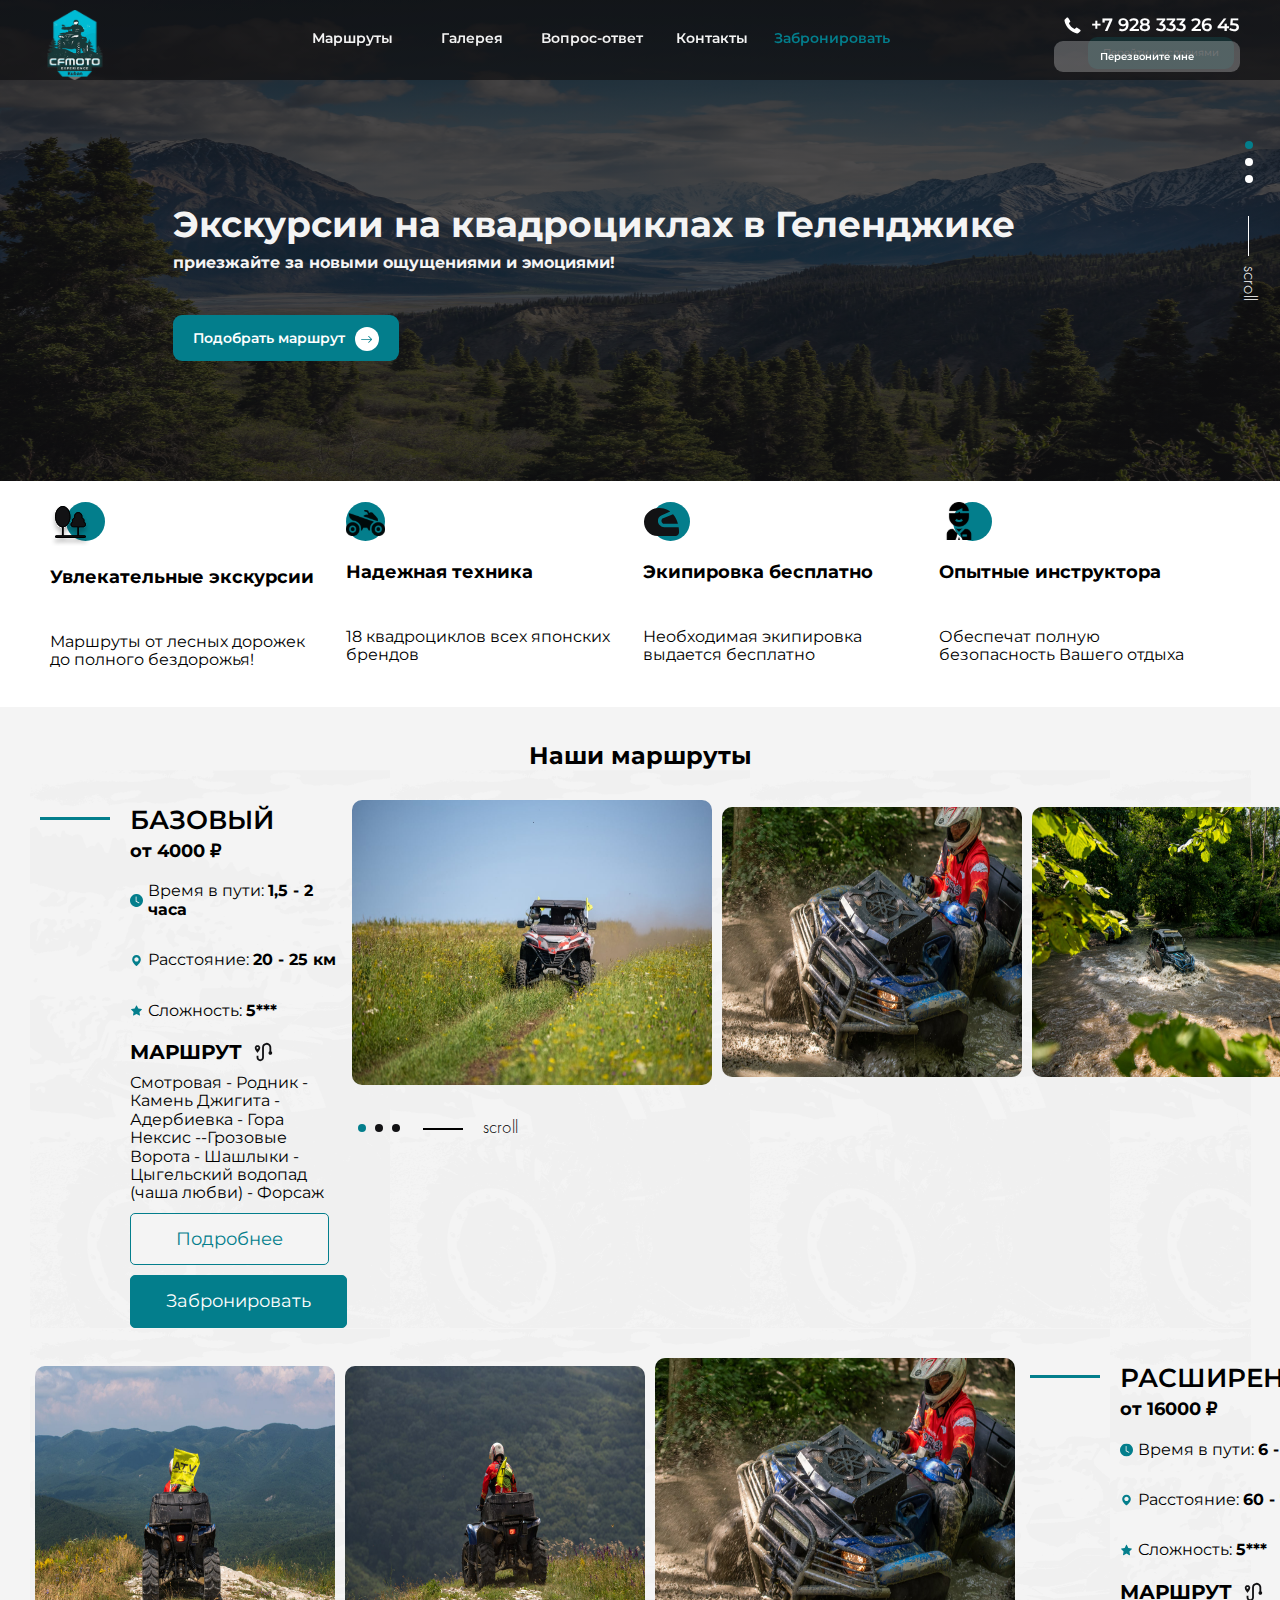
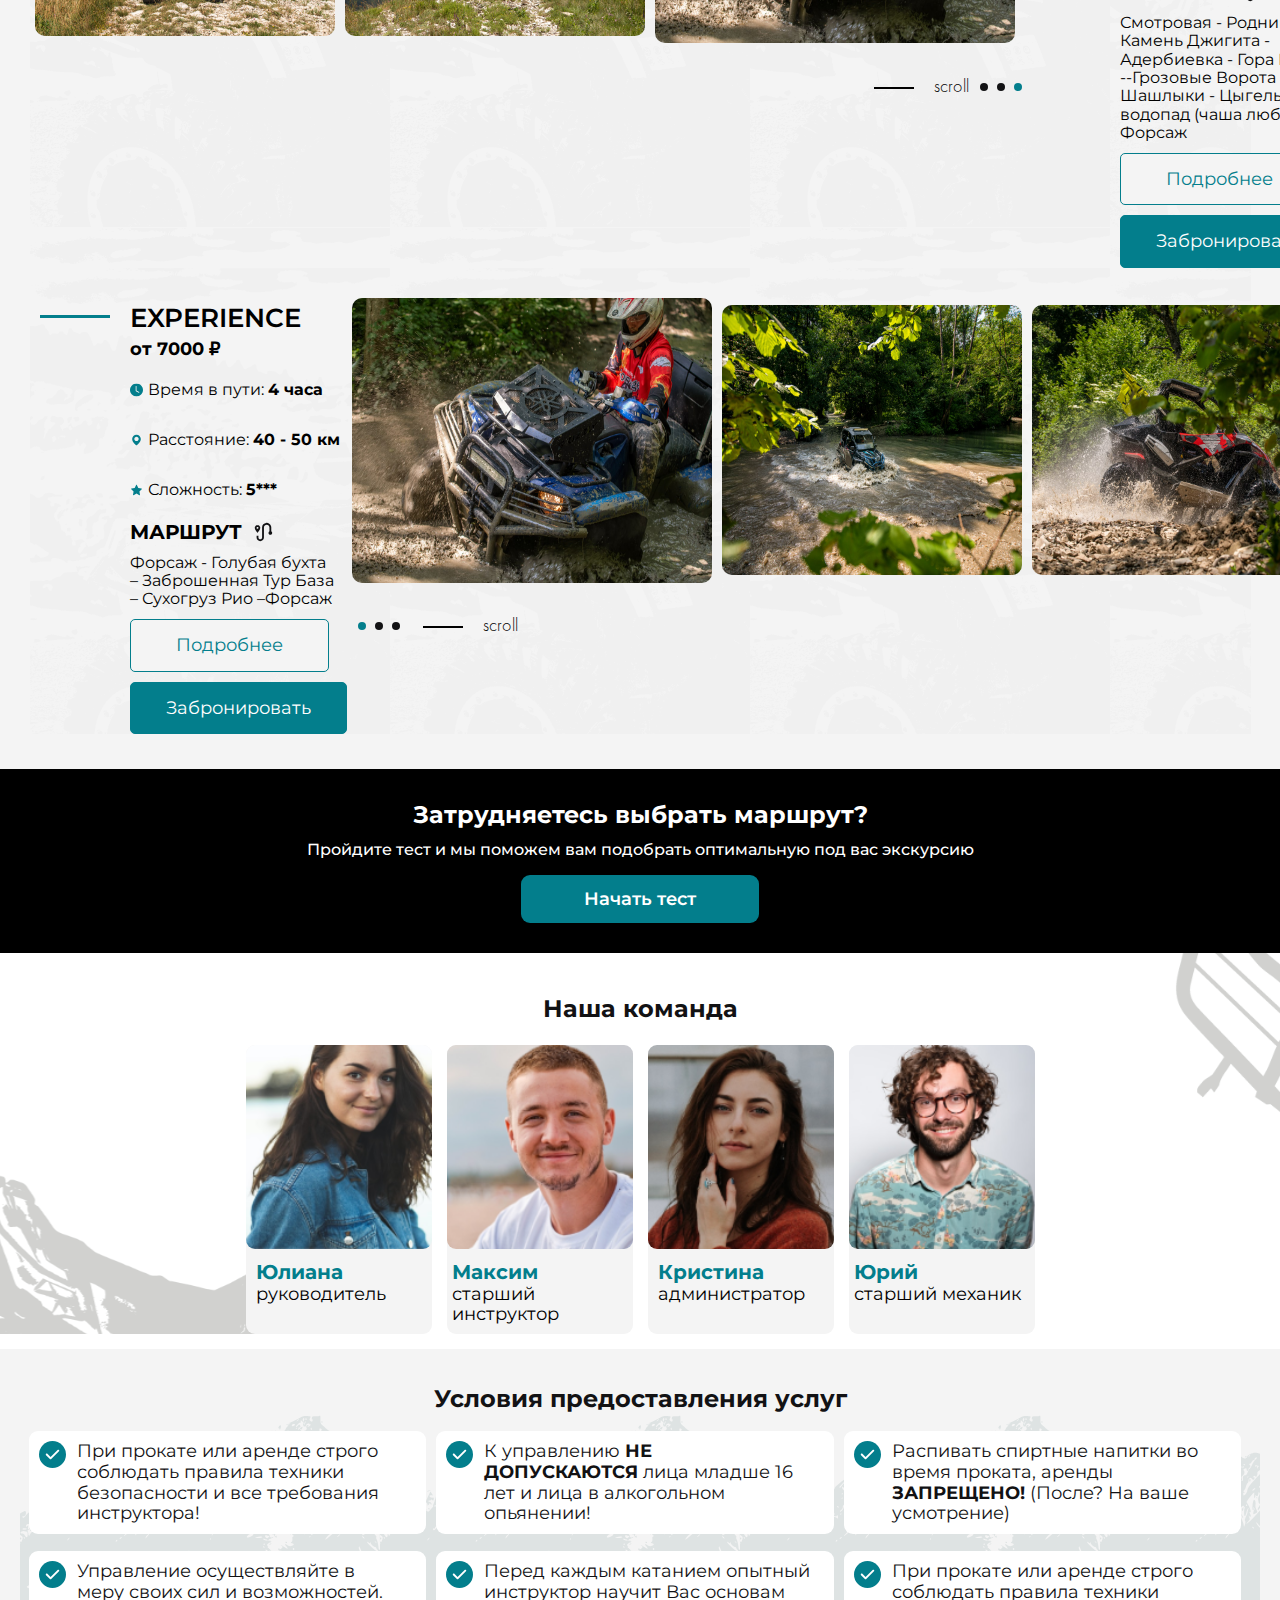
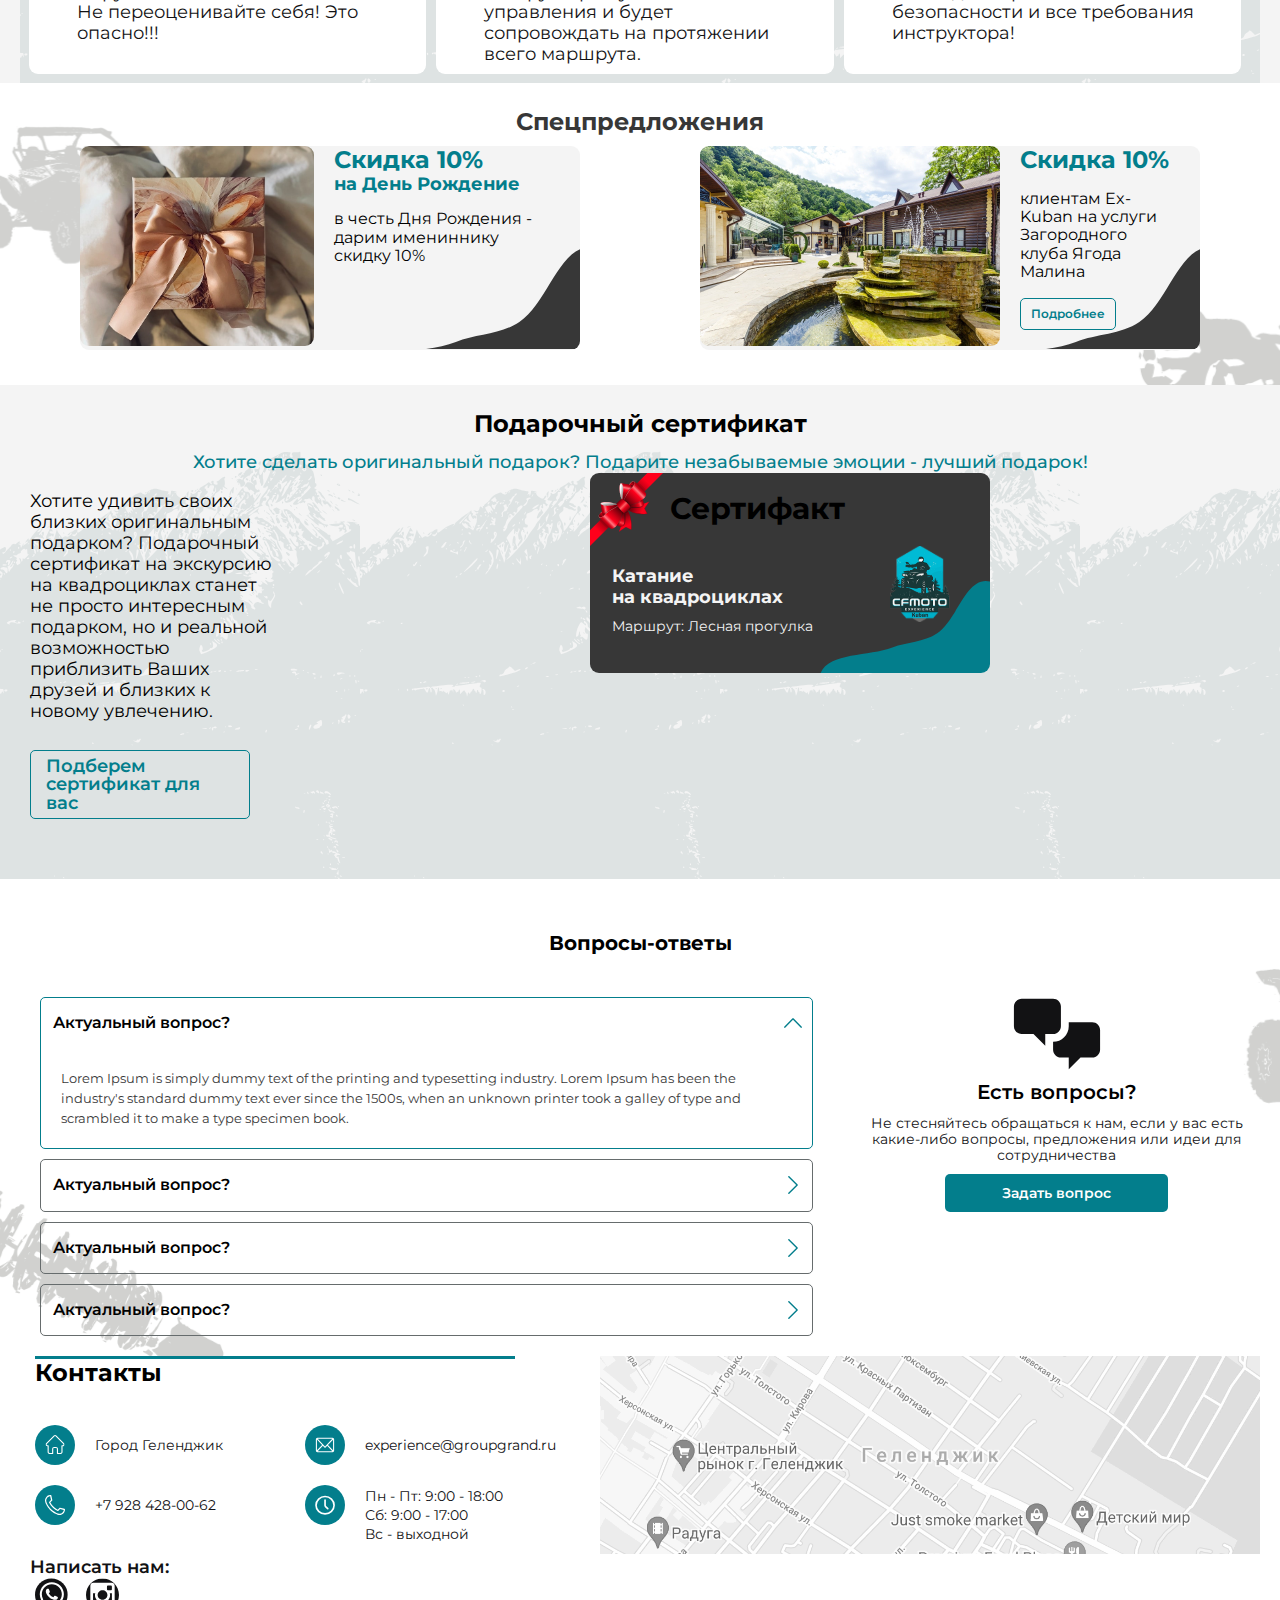
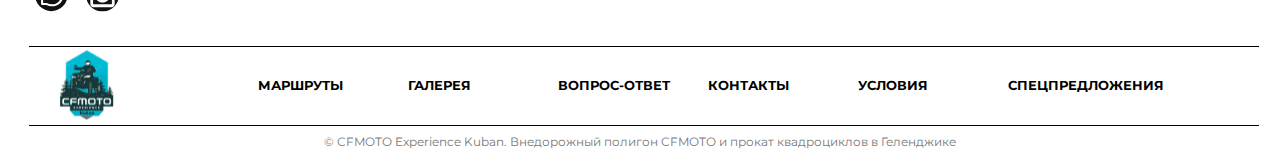
==== commit 47741d6e: "редактирование до ally" ====
--- a/index.html
+++ b/index.html
@@ -11,488 +11,507 @@
 
 <body>
     <header class="header">
-        <div class="header__wrapper">
-            <img class="header__logo" src="/image/logoser.svg" alt="">
-            <ul class="header__menu menu">
-                <li class="menu-item">
-                    <a class="menu__link" href="#routs">Маршруты</a>
-                </li>
-                <li class="menu-item">
-                    <a class="menu__link" href="#specifics">Галерея</a>
-                </li>
-                <li class="menu-item">
-                    <a class="menu__link" href="#questions-answer">Вопрос-ответ</a>
-                </li>
-                <li class="menu-item">
-                    <a class="menu__link" href="#contacto">Контакты</a>
-                </li>
-                <li class="menu-item">
-                    <a class="menu__link __activeted" href="#bronya">Забронировать</a>
-                </li>
-            </ul>
-            <div class="header__phone">
-                <a href="" class="phone__number">
-                    <img class="phone__img" src="/image/header__phone.svg" alt="номер телефона">
-                    +7 928 333 26 45
-                </a>
-                <a href="" class="phone__link">Перезвоните мне</a>
-            </div>
-            <button class="header__burger-menu">
-                <img class="header__burger-image" src="/image/burgermenu.svg" alt="бургер-меню">
-            </button>
+        <div class="content__wrapper __decstop">
+            <div class="header__wrapper">
+                <img class="header__logo" src="/image/logoser.svg" alt="">
+                <ul class="header__menu menu">
+                    <li class="menu-item">
+                        <a class="menu__link" href="#routs">Маршруты</a>
+                    </li>
+                    <li class="menu-item">
+                        <a class="menu__link" href="#specifics">Галерея</a>
+                    </li>
+                    <li class="menu-item">
+                        <a class="menu__link" href="#questions-answer">Вопрос-ответ</a>
+                    </li>
+                    <li class="menu-item">
+                        <a class="menu__link" href="#contacto">Контакты</a>
+                    </li>
+                    <li class="menu-item">
+                        <a class="menu__link __activeted" href="#bronya">Забронировать</a>
+                    </li>
+                </ul>
+                <div class="header__phone">
+                    <a href="" class="phone__number">
+                        <img class="phone__img" src="/image/header__phone.svg" alt="номер телефона">
+                        +7 928 333 26 45
+                    </a>
+                    <a href="" class="phone__link">Перезвоните мне</a>
+                </div>
+                <button class="header__burger-menu">
+                    <img class="header__burger-image" src="/image/burgermenu.svg" alt="бургер-меню">
+                </button>
+            </div>
         </div>
     </header>
     <main class="main">
-        <a class="skip-link" href="#condition">
+        <a class="skip-link" href="#condition" tabindex="0">
             Перейти к условиями
         </a>
         <section class="maining">
-            <div class="maining__information">
-                <h1 class="maining__title">Экскурсии на квадроциклах в Геленджике</h1>
-                <p class="maining__subtitle">приезжайте за новыми ощущениями и эмоциями!</p>
-                <a class="maining__link link" href="">
-                    Подобрать маршрут
-                    <img src="/image/стрелка.svg" alt="вперед" class="link-image">
-                </a>
-                <div class="maining__slider slider">
-                    <button class="slider__button-slider slider__button">
-                        <img class="slider__button-image" src="/image/Ellipse7.svg" alt="cлайд1">
-                    </button>
-                    <button class="slider__button-slider slider__button">
-                        <img class="slider__button-image" src="/image/Ellipse6.svg" alt="слайд2">
-                    </button>
-                    <button class="slider__button-slider slider__button">
-                        <img class="slider__button-image" src="/image/Ellipse6.svg" alt="слайд2">
-                    </button>
-                    <p class="slider__scroll">scroll</p>
+            <div class="content__wrapper __decstop">
+                <div class="maining__information">
+                    <h1 class="maining__title">Экскурсии на квадроциклах в Геленджике</h1>
+                    <p class="maining__subtitle">приезжайте за новыми ощущениями и эмоциями!</p>
+                    <a class="maining__link link" href="">
+                        Подобрать маршрут
+                        <img src="/image/стрелка.svg" alt="вперед" class="link-image">
+                    </a>
+                    <div class="maining__slider slider">
+                        <button class="slider__button-slider slider__button">
+                            <img class="slider__button-image" src="/image/Ellipse7.svg" alt="cлайд1">
+                        </button>
+                        <button class="slider__button-slider slider__button">
+                            <img class="slider__button-image" src="/image/Ellipse6.svg" alt="слайд2">
+                        </button>
+                        <button class="slider__button-slider slider__button">
+                            <img class="slider__button-image" src="/image/Ellipse6.svg" alt="слайд2">
+                        </button>
+                        <p class="slider__scroll">scroll</p>
+                    </div>
                 </div>
             </div>
         </section>
         <section class="advantages">
-            <div class="advantages__information">
-                <label for="" class="sr-only">
-                    <h2 class="advantages__title">Преимущества</h2>
-                </label>
-                <ul class="advantages__list">
-                    <li class="advantages__list-item">
-                        <img src="/image/trees.svg" alt="" class="advantages__list-image">
-                        <h3 class="advantages__list-title">Увлекательные экскурсии</h3>
-                        <p class="advantages__list-description">Маршруты от лесных дорожек до полного бездорожья!</p>
-                    </li>
-                    <li class="advantages__list-item">
-                        <img class="advantages__list-imager" src="/image/bycles.svg" alt="">
-                        <h3 class="advantages__list-title">Надежная техника</h3>
-                        <p class="advantages__list-description">18 квадроциклов всех японских брендов</p>
-                    </li>
-                    <li class="advantages__list-item">
-                        <img src="/image/b_hat.svg" alt="" class="advantages__list-image">
-                        <h3 class="advantages__list-title">Экипировка бесплатно</h3>
-                        <p class="advantages__list-description">Необходимая экипировка выдается бесплатно</p>
-                    </li>
-                    <li class="advantages__list-item">
-                        <img src="/image/instructor.svg" alt="" class="advantages__list-image">
-                        <h3 class="advantages__list-title">Опытные инструктора</h3>
-                        <p class="advantages__list-description">Обеспечат полную безопасность Вашего отдыха</p>
-                    </li>
-                </ul>
+            <div class="content__wrapper __decstop">
+                <div class="advantages__information">
+                    <label for="" class="sr-only">
+                        <h2 class="advantages__title">Преимущества</h2>
+                    </label>
+                    <ul class="advantages__list">
+                        <li class="advantages__list-item">
+                            <img src="/image/trees.svg" alt="" class="advantages__list-image">
+                            <h3 class="advantages__list-title">Увлекательные экскурсии</h3>
+                            <p class="advantages__list-description">Маршруты от лесных дорожек до полного бездорожья!
+                            </p>
+                        </li>
+                        <li class="advantages__list-item">
+                            <img class="advantages__list-imager" src="/image/bycles.svg" alt="">
+                            <h3 class="advantages__list-title">Надежная техника</h3>
+                            <p class="advantages__list-description">18 квадроциклов всех японских брендов</p>
+                        </li>
+                        <li class="advantages__list-item">
+                            <img src="/image/b_hat.svg" alt="" class="advantages__list-image">
+                            <h3 class="advantages__list-title">Экипировка бесплатно</h3>
+                            <p class="advantages__list-description">Необходимая экипировка выдается бесплатно</p>
+                        </li>
+                        <li class="advantages__list-item">
+                            <img src="/image/instructor.svg" alt="" class="advantages__list-image">
+                            <h3 class="advantages__list-title">Опытные инструктора</h3>
+                            <p class="advantages__list-description">Обеспечат полную безопасность Вашего отдыха</p>
+                        </li>
+                    </ul>
+                </div>
             </div>
         </section>
         <section class="trials" id="routs">
-            <div class="trials__wrapper">
-                <h2 class="trials__title">Наши маршруты</h2>
-                <ul class="trials__list">
-                    <li class="trials__list-item1">
-                        <div class="triallogic__wrapper">
-                            <div class="trials__infos">
-                                <h3 class="trials__list-title">БАЗОВЫЙ</h3>
-                                <p class="trials__list-price"><span class="trials__span"> от 4000 ₽ </span></p>
-                                <ul class="trials__list list-description">
-                                    <li class="list-description__item">
-                                        <img src="/image/bi_clock-fill.svg" alt="время" class="list-description__image">
-                                        <p class="list-description__special">Время в пути: <span
-                                                class="trials__span">1,5 -
-                                                2
-                                                часа</span></p>
-                                    </li>
-                                    <li class="list-description__item">
-                                        <img src="/image/bx_bxs-map.svg" alt="расстояние"
-                                            class="list-description__image">
-                                        <p class="list-description__special">Расстояние: <span class="trials__span">20 -
-                                                25
-                                                км</span></p>
-                                    </li>
-                                    <li class="list-description__item">
-                                        <img src="/image/ant-design_star-filled.svg" alt="сложность"
-                                            class="list-description__image">
-                                        <p class="list-description__special">Сложность: <span
-                                                class="trials__span">5***</span>
+            <div class="content__wrapper __decstop">
+                <div class="trials__wrapper">
+                    <h2 class="trials__title">Наши маршруты</h2>
+                    <ul class="trials__list">
+                        <li class="trials__list-item1">
+                            <div class="triallogic__wrapper">
+                                <div class="trials__infos">
+                                    <h3 class="trials__list-title">БАЗОВЫЙ</h3>
+                                    <p class="trials__list-price"><span class="trials__span"> от 4000 ₽ </span></p>
+                                    <ul class="trials__list list-description">
+                                        <li class="list-description__item">
+                                            <img src="/image/bi_clock-fill.svg" alt="время"
+                                                class="list-description__image">
+                                            <p class="list-description__special">Время в пути: <span
+                                                    class="trials__span">1,5 -
+                                                    2
+                                                    часа</span></p>
+                                        </li>
+                                        <li class="list-description__item">
+                                            <img src="/image/bx_bxs-map.svg" alt="расстояние"
+                                                class="list-description__image">
+                                            <p class="list-description__special">Расстояние: <span
+                                                    class="trials__span">20 -
+                                                    25
+                                                    км</span></p>
+                                        </li>
+                                        <li class="list-description__item">
+                                            <img src="/image/ant-design_star-filled.svg" alt="сложность"
+                                                class="list-description__image">
+                                            <p class="list-description__special">Сложность: <span
+                                                    class="trials__span">5***</span>
+                                            </p>
+                                        </li>
+                                    </ul>
+                                    <div class="route-wrapper path">
+                                        <h4 class="path-title">МАРШРУТ</h4>
+                                        <img class="path-image" src="/image/map.svg" alt="">
+                                        <p class="path-discription">
+                                            Смотровая - Родник - Камень Джигита - Адербиевка - Гора Нексис
+                                            --Грозовые Ворота - Шашлыки - Цыгельский водопад (чаша любви) -
+                                            Форсаж
                                         </p>
-                                    </li>
-                                </ul>
-                                <div class="route-wrapper path">
-                                    <h4 class="path-title">МАРШРУТ</h4>
-                                    <img class="path-image" src="/image/map.svg" alt="">
-                                    <p class="path-discription">
-                                        Смотровая - Родник - Камень Джигита - Адербиевка - Гора Нексис
-                                        --Грозовые Ворота - Шашлыки - Цыгельский водопад (чаша любви) -
-                                        Форсаж
+                                        <a class="path__link" href="">Подробнее</a>
+                                        <a class="path__link-reservation" href="">Забронировать</a>
+                                    </div>
+                                </div>
+                                <div class="slider__wrapper">
+                                    <ul class="trials__list slider__car">
+                                        <li class="slider__car-item">
+                                            <img src="/image/sec_three_slide1.jpg"
+                                                alt="пример перемещения на спец. транспорте"
+                                                class="slider__car-image _active">
+                                        </li>
+                                        <li class="slider__car-item">
+                                            <img src="/image/sec_three_slide4.jpg"
+                                                alt="пример перемещения на спец. транспорте" class="slider__car-image">
+                                        </li>
+                                        <li class="slider__car-item">
+                                            <img src="/image/sec_three_slide3.jpg"
+                                                alt="пример перемещения на спец. транспорте" class="slider__car-image3">
+                                        </li>
+                                    </ul>
+                                    <div class="trials__list slider__photo">
+                                        <button class="slider__photo-button">
+                                            <img class="slider__photo-image" src="/image/Ellipse7.svg" alt="cлайд1">
+                                        </button>
+                                        <button class="slider__photo-button">
+                                            <img class="slider__photo-image" src="/image/Ellipse5.svg" alt="слайд2">
+                                        </button>
+                                        <button class="slider__photo-button">
+                                            <img class="slider__photo-image" src="/image/Ellipse5.svg" alt="слайд3">
+                                        </button>
+                                        <p class="slider__photo-scroll">scroll</p>
+                                    </div>
+                                </div>
+                            </div>
+                        </li>
+                        <li class="trials__list-item2">
+                            <div class="triallogic__wrapper _reversed">
+                                <div class="trials__infos">
+                                    <h3 class="trials__list-title">РАСШИРЕННЫЙ</h3>
+                                    <p class="trials__list-price"><span class="trials__span">от 16000 ₽</span></p>
+                                    <ul class="trials__list list-description">
+                                        <li class="list-description__item">
+                                            <img src="/image/bi_clock-fill.svg" alt="время"
+                                                class="list-description__image">
+                                            <p class="list-description__special">Время в пути: <span
+                                                    class="trials__span">6
+                                                    - 8
+                                                    часов</span></p>
+                                        </li>
+                                        <li class="list-description__item">
+                                            <img src="/image/bx_bxs-map.svg" alt="расстояние"
+                                                class="list-description__image">
+                                            <p class="list-description__special">Расстояние: <span
+                                                    class="trials__span">60 -
+                                                    70
+                                                    км</span></p>
+                                        </li>
+                                        <li class="list-description__item">
+                                            <img src="/image/ant-design_star-filled.svg" alt="сложность"
+                                                class="list-description__image">
+                                            <p class="list-description__special">Сложность: <span
+                                                    class="trials__span">5***</span>
+                                            </p>
+                                        </li>
+                                    </ul>
+                                    <div class="route-wrapper path">
+                                        <h4 class="path-title">МАРШРУТ</h4>
+                                        <img class="path-image" src="/image/map.svg" alt="">
+                                        <p class="path-discription">
+                                            Смотровая - Родник - Камень Джигита - Адербиевка - Гора Нексис
+                                            --Грозовые Ворота - Шашлыки - Цыгельский водопад (чаша любви) -
+                                            Форсаж
+                                        </p>
+                                        <a class="path__link" href="">Подробнее</a>
+                                        <a class="path__link-reservation" href="">Забронировать</a>
+                                    </div>
+                                </div>
+                                <div class="slider__wrapper">
+                                    <ul class="trials__list slider__car __reversed">
+                                        <li class="slider__car-item _active">
+                                            <img src="/image/sec_three_slide4.jpg"
+                                                alt="пример перемещения на спец. транспорте"
+                                                class="slider__car-image _active">
+                                        </li>
+                                        <li class="slider__car-item"><img src="/image/sec_three_slide5.jpg"
+                                                alt="пример перемещения на спец. транспорте" class="slider__car-image">
+                                        </li>
+                                        <li class="slider__car-item"><img src="/image/sec_three_slide6.jpg"
+                                                alt="пример перемещения на спец. транспорте" class="slider__car-image3">
+                                        </li>
+                                    </ul>
+                                    <div class="trials__list slider__photo __reversed">
+                                        <button class="slider__photo-button">
+                                            <img class="slider__photo-image _active" src="/image/Ellipse7.svg"
+                                                alt="cлайд1">
+                                        </button>
+                                        <button class="slider__photo-button">
+                                            <img class="slider__button-image" src="/image/Ellipse5.svg" alt="слайд2">
+                                        </button>
+                                        <button class="slider__photo-button">
+                                            <img class="slider__button-image" src="/image/Ellipse5.svg" alt="слайд3">
+                                        </button>
+                                        <p class="slider__photo-scroll">scroll</p>
+                                    </div>
+                                </div>
+                            </div>
+                        </li>
+                        <li class="trials__list-item3">
+                            <div class="triallogic__wrapper">
+                                <div class="trials__infos">
+                                    <h3 class="trials__list-title">EXPERIENCE</h3>
+                                    <p class="trials__list-price"><span class="trials__span">от 7000 ₽</span></p>
+                                    <ul class="trials__list list-description">
+                                        <li class="list-description__item">
+                                            <img src="/image/bi_clock-fill.svg" alt="время"
+                                                class="list-description__image">
+                                            <p class="list-description__special">Время в пути: <span
+                                                    class="trials__span">4
+                                                    часа</span></p>
+                                        </li>
+                                        <li class="list-description__item">
+                                            <img src="/image/bx_bxs-map.svg" alt="расстояние"
+                                                class="list-description__image">
+                                            <p class="list-description__special">Расстояние: <span
+                                                    class="trials__span">40 -
+                                                    50
+                                                    км</span></p>
+                                        </li>
+                                        <li class="list-description__item">
+                                            <img src="/image/ant-design_star-filled.svg" alt="сложность"
+                                                class="list-description__image">
+                                            <p class="list-description__special">Сложность: <span
+                                                    class="trials__span">5***</span>
+                                            </p>
+                                        </li>
+                                    </ul>
+                                    <div class="route-wrapper path">
+                                        <h4 class="path-title">МАРШРУТ</h4>
+                                        <img class="path-image" src="/image/map.svg" alt="карта">
+                                        <p class="path-discription">
+                                            Форсаж - Голубая бухта – Заброшенная Тур База – Сухогруз Рио –Форсаж
+                                        </p>
+                                        <a class="path__link" href="">Подробнее</a>
+                                        <a class="path__link-reservation" href="">Забронировать</a>
+                                    </div>
+                                </div>
+                                <div class="slider__wrapper">
+                                    <ul class="trials__list slider__car">
+                                        <li class="slider__car-item"><img src="/image/sec_three_slide4.jpg"
+                                                alt="пример перемещения на спец. транспорте"
+                                                class="slider__car-image _active">
+                                        </li>
+                                        <li class="slider__car-item"><img src="/image/sec_three_slide3.jpg"
+                                                alt="пример перемещения на спец. транспорте" class="slider__car-image">
+                                        </li>
+                                        <li class="slider__car-item"><img src="/image/sec_three_slide2.jpg"
+                                                alt="пример перемещения на спец. транспорте" class="slider__car-image3">
+                                        </li>
+                                    </ul>
+                                    <div class="trials__list slider__photo">
+                                        <button class="slider__photo-button">
+                                            <img class="slider__photo-image" src="/image/Ellipse7.svg" alt="cлайд1">
+                                        </button>
+                                        <button class="slider__photo-button">
+                                            <img class="slider__button-image" src="/image/Ellipse5.svg" alt="слайд2">
+                                        </button>
+                                        <button class="slider__photo-button">
+                                            <img class="slider__button-image" src="/image/Ellipse5.svg" alt="слайд3">
+                                        </button>
+                                        <p class="slider__photo-scroll">scroll</p>
+                                    </div>
+                                </div>
+                            </div>
+                        </li>
+                    </ul>
+                </div>
+            </div>
+        </section>
+        <section class="help" id="bronya">
+            <div class="content__wrapper __decstop">
+                <div class="help__wrapper">
+                    <h2 class="help__title">Затрудняетесь выбрать маршрут?</h2>
+                    <p class="help__subtitle">
+                        Пройдите тест и мы поможем вам подобрать оптимальную под вас экскурсию
+                    </p>
+                    <a class="help__link" href="">Начать тест</a>
+                </div>
+            </div>
+        </section>
+        <section class="team">
+            <div class="content__wrapper __decstop">
+                <div class="team__wrapper">
+                    <h2 class="team__title">Наша команда</h2>
+                    <div class="team__list">
+                        <div class="title__list person">
+                            <img src="/image/juliana.png" alt="фото сотрудника Юлианы" class="person__image">
+                            <div class="person__content">
+                                <h3 class="person__name">Юлиана</h3>
+                                <p class="person__position">руководитель</p>
+                            </div>
+                        </div>
+                        <div class="title__person person">
+                            <img src="/image/Maxim.png" alt="фото сотрудника Максима" class="person__image">
+                            <div class="person__content">
+                                <h3 class="person__name">Максим</h3>
+                                <p class="person__position">старший инструктор</p>
+                            </div>
+                        </div>
+                        <div class="title__person person">
+                            <img src="/image/Kristina.png" alt="фото сотрудника Кристина" class="person__image">
+                            <div class="person__content">
+                                <h3 class="person__name">Кристина</h3>
+                                <p class="person__position">администратор</p>
+                            </div>
+                        </div>
+                        <div class="title__person person">
+                            <img src="/image/Ura.png" alt="фото сотрудника Юрия" class="person__image">
+                            <div class="person__content">
+                                <h3 class="person__name">Юрий</h3>
+                                <p class="person__position">старший механик</p>
+                            </div>
+                        </div>
+                    </div>
+                </div>
+            </div>
+        </section>
+        <section class="conditions" id="condition">
+            <div class="content__wrapper __decstop">
+                <div class="conditions__wrapper">
+                    <h2 class="conditions__title">Условия предоставления услуг</h2>
+                    <div class="detail__wrapper">
+                        <div class="conditions__detail detail">
+                            <img src="/image/chekandel.svg" alt="" class="detail__image">
+                            <p class="detail__description">
+                                При прокате или аренде строго соблюдать правила техники
+                                безопасности и все требования инструктора!
+                            </p>
+                        </div>
+                        <div class="conditions__detail detail">
+                            <img src="/image/chekandel.svg" alt="" class="detail__image">
+                            <p class="detail__description">
+                                К управлению <span class="detail__span">НЕ ДОПУСКАЮТСЯ</span> лица младше 16 лет и лица
+                                в
+                                алкогольном опьянении!
+                            </p>
+                        </div>
+                        <div class="conditions__detail detail">
+                            <img src="/image/chekandel.svg" alt="" class="detail__image">
+                            <p class="detail__description">
+                                Распивать спиртные напитки во время проката, аренды <span
+                                    class="detail__span">ЗАПРЕЩЕНО!</span>
+                                (После? На ваше усмотрение)
+                            </p>
+                        </div>
+                        <div class="conditions__detail detail">
+                            <img src="/image/chekandel.svg" alt="" class="detail__image">
+                            <p class="detail__description">
+                                Управление осуществляйте в меру своих сил и возможностей. Не
+                                переоценивайте себя! Это опасно!!!
+                            </p>
+                        </div>
+                        <div class="conditions__detail detail">
+                            <img src="/image/chekandel.svg" alt="" class="detail__image">
+                            <p class="detail__description">
+                                Перед каждым катанием опытный инструктор научит Вас основам
+                                управления и будет сопровождать на протяжении всего маршрута.
+                            </p>
+                        </div>
+                        <div class="conditions__detail detail">
+                            <img src="/image/chekandel.svg" alt="" class="detail__image">
+                            <p class="detail__description">
+                                При прокате или аренде строго соблюдать правила техники
+                                безопасности и все требования инструктора!
+                            </p>
+                        </div>
+                    </div>
+                </div>
+            </div>
+        </section>
+        <section class="special-offers" id="specifics">
+            <div class="content__wrapper __decstop">
+                <div class="special-offers__wrapper">
+                    <h2 class="special-offers__title">Спецпредложения</h2>
+                    <ul class="special-offers__list offers-list">
+                        <li class="offers-list__item">
+                            <div class="offers-list__wraper">
+                                <img src="/image/present.jpg" alt="фото подарка" class="offers-list__image">
+                                <div class="offers-list__info">
+                                    <h3 class="offers-list__title"><span class="offers__span">Скидка 10%</span></h3>
+                                    <h3 class="offers-list__subtitle"><span class="offers__span">на День Рождение</span>
+                                    </h3>
+                                    <p class="offers-list__dercription">в честь Дня Рождения - дарим имениннику скидку
+                                        10%
                                     </p>
-                                    <a class="path__link" href="">Подробнее</a>
-                                    <a class="path__link-reservation" href="">Забронировать</a>
-                                </div>
-                            </div>
-                            <div class="slider__wrapper">
-                                <ul class="trials__list slider__car">
-                                    <li class="slider__car-item">
-                                        <img src="/image/sec_three_slide1.jpg"
-                                            alt="пример перемещения на спец. транспорте"
-                                            class="slider__car-image _active">
-                                    </li>
-                                    <li class="slider__car-item">
-                                        <img src="/image/sec_three_slide4.jpg"
-                                            alt="пример перемещения на спец. транспорте" class="slider__car-image">
-                                    </li>
-                                    <li class="slider__car-item">
-                                        <img src="/image/sec_three_slide3.jpg"
-                                            alt="пример перемещения на спец. транспорте" class="slider__car-image3">
-                                    </li>
-                                </ul>
-                                <div class="trials__list slider__photo">
-                                    <button class="slider__photo-button">
-                                        <img class="slider__photo-image" src="/image/Ellipse7.svg" alt="cлайд1">
+                                </div>
+                            </div>
+                        </li>
+                        <li class="offers-list__item">
+                            <div class="offers-list__wraper">
+                                <img src="/image/House.jpg" alt="фото коттеджа" class="offers-list__image">
+                                <div class="offers-list__info">
+                                    <h3 class="offers-list__title"><span class="offers__span">Скидка 10%</span></h3>
+                                    <p class="offers-list__dercription">клиентам Ex-Kuban на услуги Загородного клуба
+                                        Ягода
+                                        Малина
+                                    </p>
+                                    <a href="" class="offers-list__link">Подробнее</a>
+                                </div>
+                            </div>
+                        </li>
+                    </ul>
+                </div>
+            </div>
+        </section>
+        <section class="certificate">
+            <div class="content__wrapper __decstop">
+                <div class="certificate__present present">
+                    <h2 class="present__title">Подарочный сертификат</h2>
+                    <p class="present__subtitle">
+                        Хотите сделать оригинальный подарок? Подарите незабываемые эмоции -
+                        лучший подарок!
+                    </p>
+                    <div class="present__wrapper">
+                        <div class="certificate__logo imgser">
+                            <div class="imgser__body">
+                                <img class="imgser__acs" src="/image/bant.svg" alt="бант">
+                                <h2 class="imgser__title">
+                                    Сертифакт
+                                </h2>
+                                <img class="imgser__logo" src="/image/logoser.svg" alt="логотип">
+                                <div class="imgser__info">
+                                    <h3 class="imgser__subtitle">
+                                        Катание
+                                        на квадроциклах
+                                    </h3>
+                                    <p class="imgser__desc">Маршрут: Лесная прогулка</p>
+                                </div>
+                            </div>
+                        </div>
+                        <div class="certificat__wrapper">
+                            <p class="present__description">
+                                Хотите удивить своих близких оригинальным подарком? Подарочный
+                                сертификат на экскурсию на квадроциклах станет не просто интересным
+                                подарком, но и реальной возможностью приблизить Ваших друзей и близких
+                                к новому увлечению.
+                            </p>
+                            <a class="present__link" href="">Подберем сертификат для вас</a>
+                        </div>
+                    </div>
+                </div>
+            </div>
+        </section>
+        <section class="question-answer" id="questions-answers">
+            <div class="content__wrapper __decstop">
+                <h2 class="helper__title">Вопросы-ответы</h2>
+                <div class="help_answer">
+                    <div class="question-answer__helper helper">
+                        <ul class="helper__list">
+                            <li class="help__list-item __activete">
+                                <div class="questioner__header">
+                                    <h3 class="form-answer__title">Актуальный вопрос?</h3>
+                                    <button class="form-answer__button answer__button">
+                                        <img src="/image/next2.svg" class="answer__button-image" alt="расскрыть вопрос">
                                     </button>
-                                    <button class="slider__photo-button">
-                                        <img class="slider__photo-image" src="/image/Ellipse5.svg" alt="слайд2">
-                                    </button>
-                                    <button class="slider__photo-button">
-                                        <img class="slider__photo-image" src="/image/Ellipse5.svg" alt="слайд3">
-                                    </button>
-                                    <p class="slider__photo-scroll">scroll</p>
-                                </div>
-                            </div>
-                        </div>
-                    </li>
-                    <li class="trials__list-item2">
-                        <div class="triallogic__wrapper _reversed">
-                            <div class="trials__infos">
-                                <h3 class="trials__list-title">РАСШИРЕННЫЙ</h3>
-                                <p class="trials__list-price"><span class="trials__span">от 16000 ₽</span></p>
-                                <ul class="trials__list list-description">
-                                    <li class="list-description__item">
-                                        <img src="/image/bi_clock-fill.svg" alt="время" class="list-description__image">
-                                        <p class="list-description__special">Время в пути: <span class="trials__span">6
-                                                - 8
-                                                часов</span></p>
-                                    </li>
-                                    <li class="list-description__item">
-                                        <img src="/image/bx_bxs-map.svg" alt="расстояние"
-                                            class="list-description__image">
-                                        <p class="list-description__special">Расстояние: <span class="trials__span">60 -
-                                                70
-                                                км</span></p>
-                                    </li>
-                                    <li class="list-description__item">
-                                        <img src="/image/ant-design_star-filled.svg" alt="сложность"
-                                            class="list-description__image">
-                                        <p class="list-description__special">Сложность: <span
-                                                class="trials__span">5***</span>
-                                        </p>
-                                    </li>
-                                </ul>
-                                <div class="route-wrapper path">
-                                    <h4 class="path-title">МАРШРУТ</h4>
-                                    <img class="path-image" src="/image/map.svg" alt="">
-                                    <p class="path-discription">
-                                        Смотровая - Родник - Камень Джигита - Адербиевка - Гора Нексис
-                                        --Грозовые Ворота - Шашлыки - Цыгельский водопад (чаша любви) -
-                                        Форсаж
-                                    </p>
-                                    <a class="path__link" href="">Подробнее</a>
-                                    <a class="path__link-reservation" href="">Забронировать</a>
-                                </div>
-                            </div>
-                            <div class="slider__wrapper">
-                                <ul class="trials__list slider__car __reversed">
-                                    <li class="slider__car-item _active">
-                                        <img src="/image/sec_three_slide4.jpg"
-                                            alt="пример перемещения на спец. транспорте"
-                                            class="slider__car-image _active">
-                                    </li>
-                                    <li class="slider__car-item"><img src="/image/sec_three_slide5.jpg"
-                                            alt="пример перемещения на спец. транспорте" class="slider__car-image"></li>
-                                    <li class="slider__car-item"><img src="/image/sec_three_slide6.jpg"
-                                            alt="пример перемещения на спец. транспорте" class="slider__car-image3">
-                                    </li>
-                                </ul>
-                                <div class="trials__list slider__photo __reversed">
-                                    <button class="slider__photo-button">
-                                        <img class="slider__photo-image _active" src="/image/Ellipse7.svg" alt="cлайд1">
-                                    </button>
-                                    <button class="slider__photo-button">
-                                        <img class="slider__button-image" src="/image/Ellipse5.svg" alt="слайд2">
-                                    </button>
-                                    <button class="slider__photo-button">
-                                        <img class="slider__button-image" src="/image/Ellipse5.svg" alt="слайд3">
-                                    </button>
-                                    <p class="slider__photo-scroll">scroll</p>
-                                </div>
-                            </div>
-                        </div>
-                    </li>
-                    <li class="trials__list-item3">
-                        <div class="triallogic__wrapper">
-                            <div class="trials__infos">
-                                <h3 class="trials__list-title">EXPERIENCE</h3>
-                                <p class="trials__list-price"><span class="trials__span">от 7000 ₽</span></p>
-                                <ul class="trials__list list-description">
-                                    <li class="list-description__item">
-                                        <img src="/image/bi_clock-fill.svg" alt="время" class="list-description__image">
-                                        <p class="list-description__special">Время в пути: <span class="trials__span">4
-                                                часа</span></p>
-                                    </li>
-                                    <li class="list-description__item">
-                                        <img src="/image/bx_bxs-map.svg" alt="расстояние"
-                                            class="list-description__image">
-                                        <p class="list-description__special">Расстояние: <span class="trials__span">40 -
-                                                50
-                                                км</span></p>
-                                    </li>
-                                    <li class="list-description__item">
-                                        <img src="/image/ant-design_star-filled.svg" alt="сложность"
-                                            class="list-description__image">
-                                        <p class="list-description__special">Сложность: <span
-                                                class="trials__span">5***</span>
-                                        </p>
-                                    </li>
-                                </ul>
-                                <div class="route-wrapper path">
-                                    <h4 class="path-title">МАРШРУТ</h4>
-                                    <img class="path-image" src="/image/map.svg" alt="карта">
-                                    <p class="path-discription">
-                                        Форсаж - Голубая бухта – Заброшенная Тур База – Сухогруз Рио –Форсаж
-                                    </p>
-                                    <a class="path__link" href="">Подробнее</a>
-                                    <a class="path__link-reservation" href="">Забронировать</a>
-                                </div>
-                            </div>
-                            <div class="slider__wrapper">
-                                <ul class="trials__list slider__car">
-                                    <li class="slider__car-item"><img src="/image/sec_three_slide4.jpg"
-                                            alt="пример перемещения на спец. транспорте"
-                                            class="slider__car-image _active">
-                                    </li>
-                                    <li class="slider__car-item"><img src="/image/sec_three_slide3.jpg"
-                                            alt="пример перемещения на спец. транспорте" class="slider__car-image"></li>
-                                    <li class="slider__car-item"><img src="/image/sec_three_slide2.jpg"
-                                            alt="пример перемещения на спец. транспорте" class="slider__car-image3">
-                                    </li>
-                                </ul>
-                                <div class="trials__list slider__photo">
-                                    <button class="slider__photo-button">
-                                        <img class="slider__photo-image" src="/image/Ellipse7.svg" alt="cлайд1">
-                                    </button>
-                                    <button class="slider__photo-button">
-                                        <img class="slider__button-image" src="/image/Ellipse5.svg" alt="слайд2">
-                                    </button>
-                                    <button class="slider__photo-button">
-                                        <img class="slider__button-image" src="/image/Ellipse5.svg" alt="слайд3">
-                                    </button>
-                                    <p class="slider__photo-scroll">scroll</p>
-                                </div>
-                            </div>
-                        </div>
-                    </li>
-                </ul>
-            </div>
-        </section>
-        <section class="help" id="bronya">
-            <div class="help__wrapper">
-                <h2 class="help__title">Затрудняетесь выбрать маршрут?</h2>
-                <p class="help__subtitle">
-                    Пройдите тест и мы поможем вам подобрать оптимальную под вас экскурсию
-                </p>
-                <a class="help__link" href="">Начать тест</a>
-            </div>
-        </section>
-        <section class="team">
-            <div class="team__wrapper">
-                <h2 class="team__title">Наша команда</h2>
-                <div class="team__list">
-                    <div class="title__list person">
-                        <img src="/image/juliana.png" alt="фото сотрудника Юлианы" class="person__image">
-                        <div class="person__content">
-                            <h3 class="person__name">Юлиана</h3>
-                            <p class="person__position">руководитель</p>
-                        </div>
-                    </div>
-                    <div class="title__person person">
-                        <img src="/image/Maxim.png" alt="фото сотрудника Максима" class="person__image">
-                        <div class="person__content">
-                            <h3 class="person__name">Максим</h3>
-                            <p class="person__position">старший инструктор</p>
-                        </div>
-                    </div>
-                    <div class="title__person person">
-                        <img src="/image/Kristina.png" alt="фото сотрудника Кристина" class="person__image">
-                        <div class="person__content">
-                            <h3 class="person__name">Кристина</h3>
-                            <p class="person__position">администратор</p>
-                        </div>
-                    </div>
-                    <div class="title__person person">
-                        <img src="/image/Ura.png" alt="фото сотрудника Юрия" class="person__image">
-                        <div class="person__content">
-                            <h3 class="person__name">Юрий</h3>
-                            <p class="person__position">старший механик</p>
-                        </div>
-                    </div>
-                </div>
-            </div>
-        </section>
-        <section class="conditions" id="condition">
-            <div class="conditions__wrapper">
-                <h2 class="conditions__title">Условия предоставления услуг</h2>
-                <div class="detail__wrapper">
-                    <div class="conditions__detail detail">
-                        <img src="/image/chekandel.svg" alt="" class="detail__image">
-                        <p class="detail__description">
-                            При прокате или аренде строго соблюдать правила техники
-                            безопасности и все требования инструктора!
-                        </p>
-                    </div>
-                    <div class="conditions__detail detail">
-                        <img src="/image/chekandel.svg" alt="" class="detail__image">
-                        <p class="detail__description">
-                            К управлению <span class="detail__span">НЕ ДОПУСКАЮТСЯ</span> лица младше 16 лет и лица в
-                            алкогольном опьянении!
-                        </p>
-                    </div>
-                    <div class="conditions__detail detail">
-                        <img src="/image/chekandel.svg" alt="" class="detail__image">
-                        <p class="detail__description">
-                            Распивать спиртные напитки во время проката, аренды <span
-                                class="detail__span">ЗАПРЕЩЕНО!</span>
-                            (После? На ваше усмотрение)
-                        </p>
-                    </div>
-                    <div class="conditions__detail detail">
-                        <img src="/image/chekandel.svg" alt="" class="detail__image">
-                        <p class="detail__description">
-                            Управление осуществляйте в меру своих сил и возможностей. Не
-                            переоценивайте себя! Это опасно!!!
-                        </p>
-                    </div>
-                    <div class="conditions__detail detail">
-                        <img src="/image/chekandel.svg" alt="" class="detail__image">
-                        <p class="detail__description">
-                            Перед каждым катанием опытный инструктор научит Вас основам
-                            управления и будет сопровождать на протяжении всего маршрута.
-                        </p>
-                    </div>
-                    <div class="conditions__detail detail">
-                        <img src="/image/chekandel.svg" alt="" class="detail__image">
-                        <p class="detail__description">
-                            При прокате или аренде строго соблюдать правила техники
-                            безопасности и все требования инструктора!
-                        </p>
-                    </div>
-                </div>
-            </div>
-        </section>
-        <section class="special-offers" id="specifics">
-            <div class="special-offers__wrapper">
-                <h2 class="special-offers__title">Спецпредложения</h2>
-                <ul class="special-offers__list offers-list">
-                    <li class="offers-list__item">
-                        <div class="offers-list__wraper">
-                            <img src="/image/present.jpg" alt="фото подарка" class="offers-list__image">
-                            <div class="offers-list__info">
-                                <h3 class="offers-list__title"><span class="offers__span">Скидка 10%</span></h3>
-                                <h3 class="offers-list__subtitle"><span class="offers__span">на День Рождение</span>
-                                </h3>
-                                <p class="offers-list__dercription">в честь Дня Рождения - дарим имениннику скидку 10%
-                                </p>
-                            </div>
-                        </div>
-                    </li>
-                    <li class="offers-list__item">
-                        <div class="offers-list__wraper">
-                            <img src="/image/House.jpg" alt="фото коттеджа" class="offers-list__image">
-                            <div class="offers-list__info">
-                                <h3 class="offers-list__title"><span class="offers__span">Скидка 10%</span></h3>
-                                <p class="offers-list__dercription">клиентам Ex-Kuban на услуги Загородного клуба Ягода
-                                    Малина
-                                </p>
-                                <a href="" class="offers-list__link">Подробнее</a>
-                            </div>
-                        </div>
-                    </li>
-                </ul>
-            </div>
-        </section>
-        <section class="certificate">
-            <div class="certificate__present present">
-                <h2 class="present__title">Подарочный сертификат</h2>
-                <p class="present__subtitle">
-                    Хотите сделать оригинальный подарок? Подарите незабываемые эмоции -
-                    лучший подарок!
-                </p>
-                <div class="present__wrapper">
-                    <div class="certificate__logo imgser">
-                        <div class="imgser__body">
-                            <img class="imgser__acs" src="/image/bant.svg" alt="бант">
-                            <h2 class="imgser__title">
-                                Сертифакт
-                            </h2>
-                            <img class="imgser__logo" src="/image/logoser.svg" alt="логотип">
-                            <div class="imgser__info">
-                                <h3 class="imgser__subtitle">
-                                    Катание
-                                    на квадроциклах
-                                </h3>
-                                <p class="imgser__desc">Маршрут: Лесная прогулка</p>
-                            </div>
-                        </div>
-                    </div>
-                    <div class="certificat__wrapper">
-                        <p class="present__description">
-                            Хотите удивить своих близких оригинальным подарком? Подарочный
-                            сертификат на экскурсию на квадроциклах станет не просто интересным
-                            подарком, но и реальной возможностью приблизить Ваших друзей и близких
-                            к новому увлечению.
-                        </p>
-                        <a class="present__link" href="">Подберем сертификат для вас</a>
-                    </div>
-                </div>
-            </div>
-        </section>
-        <section class="question-answer" id="questions-answers">
-            <h2 class="helper__title">Вопросы-ответы</h2>
-            <div class="help_answer">
-                <div class="question-answer__helper helper">
-                    <ul class="helper__list">
-                        <li class="help__list-item __activete">
-                            <div class="questioner__header">
-                                <h3 class="form-answer__title">Актуальный вопрос?</h3>
-                                <button class="form-answer__button answer__button">
-                                    <img src="/image/next2.svg" class="answer__button-image" alt="расскрыть вопрос">
-                                </button>
-                            </div>
-                            <p class="form-answer__description-look">Lorem Ipsum is simply dummy text of the printing
-                                and
-                                typesetting industry. Lorem
-                                Ipsum has been the industry's standard dummy text ever since the 1500s, when an
-                                unknown printer took a galley of type and scrambled it to make a type specimen
-                                book.</p>
-                        </li>
-                        <li class="help__list-item">
-                            <div class="questioner__header">
-                                <h3 class="form-answer__title">Актуальный вопрос?</h3>
-                                <button class="form-answer__button answer__button">
-                                    <img src="/image/next3.svg" class="answer__button-image" alt="расскрыть вопрос">
-                                </button>
-                            </div>
-                            <label for="" class="sr-only">
+                                </div>
                                 <p class="form-answer__description-look">Lorem Ipsum is simply dummy text of the
                                     printing
                                     and
@@ -500,144 +519,166 @@
                                     Ipsum has been the industry's standard dummy text ever since the 1500s, when an
                                     unknown printer took a galley of type and scrambled it to make a type specimen
                                     book.</p>
-                            </label>
+                            </li>
+                            <li class="help__list-item">
+                                <div class="questioner__header">
+                                    <h3 class="form-answer__title">Актуальный вопрос?</h3>
+                                    <button class="form-answer__button answer__button">
+                                        <img src="/image/next3.svg" class="answer__button-image" alt="расскрыть вопрос">
+                                    </button>
+                                </div>
+                                <label for="" class="sr-only">
+                                    <p class="form-answer__description-look">Lorem Ipsum is simply dummy text of the
+                                        printing
+                                        and
+                                        typesetting industry. Lorem
+                                        Ipsum has been the industry's standard dummy text ever since the 1500s, when an
+                                        unknown printer took a galley of type and scrambled it to make a type specimen
+                                        book.</p>
+                                </label>
 
-                        </li>
-                        <li class="help__list-item">
-                            <div class="questioner__header">
-                                <h3 class="form-answer__title">Актуальный вопрос?</h3>
-                                <button class="form-answer__button answer__button">
-                                    <img src="/image/next3.svg" class="answer__button-image" alt="расскрыть вопрос">
-                                </button>
-                            </div>
-                            <label for="" class="sr-only">
-                                <p class="form-answer__description-look">Lorem Ipsum is simply dummy text of the
-                                    printing
-                                    and
-                                    typesetting industry. Lorem
-                                    Ipsum has been the industry's standard dummy text ever since the 1500s, when an
-                                    unknown printer took a galley of type and scrambled it to make a type specimen
-                                    book.</p>
-                            </label>
-                        </li>
-                        <li class="help__list-item">
-                            <div class="questioner__header">
-                                <h3 class="form-answer__title">Актуальный вопрос?</h3>
-                                <button class="form-answer__button answer__button">
-                                    <img src="/image/next3.svg" class="answer__button-image" alt="расскрыть вопрос">
-                                </button>
-                            </div>
-                            <label for="" class="sr-only">
-                                <p class="form-answer__description-look">Lorem Ipsum is simply dummy text of the
-                                    printing
-                                    and
-                                    typesetting industry. Lorem
-                                    Ipsum has been the industry's standard dummy text ever since the 1500s, when an
-                                    unknown printer took a galley of type and scrambled it to make a type specimen
-                                    book.</p>
-                            </label>
-                        </li>
-                    </ul>
-                </div>
-                <div class="question-answer__questioner questioner">
-                    <img class="questioner__image" src="/image/gridicons_chat.svg" alt="иконка чата с вопросами">
-                    <h2 class="questioner__title">Есть вопросы?</h2>
-                    <p class="questioner__description">
-                        Не стесняйтесь обращаться к нам, если у вас есть какие-либо вопросы,
-                        предложения или идеи для сотрудничества
-                    </p>
-                    <a class="questioner__link">Задать вопрос</a>
+                            </li>
+                            <li class="help__list-item">
+                                <div class="questioner__header">
+                                    <h3 class="form-answer__title">Актуальный вопрос?</h3>
+                                    <button class="form-answer__button answer__button">
+                                        <img src="/image/next3.svg" class="answer__button-image" alt="расскрыть вопрос">
+                                    </button>
+                                </div>
+                                <label for="" class="sr-only">
+                                    <p class="form-answer__description-look">Lorem Ipsum is simply dummy text of the
+                                        printing
+                                        and
+                                        typesetting industry. Lorem
+                                        Ipsum has been the industry's standard dummy text ever since the 1500s, when an
+                                        unknown printer took a galley of type and scrambled it to make a type specimen
+                                        book.</p>
+                                </label>
+                            </li>
+                            <li class="help__list-item">
+                                <div class="questioner__header">
+                                    <h3 class="form-answer__title">Актуальный вопрос?</h3>
+                                    <button class="form-answer__button answer__button">
+                                        <img src="/image/next3.svg" class="answer__button-image" alt="расскрыть вопрос">
+                                    </button>
+                                </div>
+                                <label for="" class="sr-only">
+                                    <p class="form-answer__description-look">Lorem Ipsum is simply dummy text of the
+                                        printing
+                                        and
+                                        typesetting industry. Lorem
+                                        Ipsum has been the industry's standard dummy text ever since the 1500s, when an
+                                        unknown printer took a galley of type and scrambled it to make a type specimen
+                                        book.</p>
+                                </label>
+                            </li>
+                        </ul>
+                    </div>
+                    <div class="question-answer__questioner questioner">
+                        <img class="questioner__image" src="/image/gridicons_chat.svg" alt="иконка чата с вопросами">
+                        <h2 class="questioner__title">Есть вопросы?</h2>
+                        <p class="questioner__description">
+                            Не стесняйтесь обращаться к нам, если у вас есть какие-либо вопросы,
+                            предложения или идеи для сотрудничества
+                        </p>
+                        <a class="questioner__link">Задать вопрос</a>
+                    </div>
                 </div>
             </div>
         </section>
     </main>
     <footer class="footer" id="contacto">
-        <div class="footer__wrapp">
-            <h2 class="footer__title">Контакты</h2>
-            <div class="footer__image-wrapper">
-                <img class="footer__image" src="/image/map_coordinate.png" alt="карта расположение главного офиса">
-            </div>
-            <div class="footer__information">
-                <ul class="footer__list condition__contacts">
-                    <li class="condition__contacts-item ">
-                        <div class="condition__contacts-wrapper">
-                            <span class="condition__contacts-span">
-                                <img class="condition__contacts-icon" src="/image/homes.svg" alt="Город работы">
-                            </span>
-                            <p class="condition__contacts-title">Город Геленджик</p>
-                        </div>
-                    </li>
-                    <li class="condition__contacts-item">
-                        <div class="condition__contacts-wrapper">
-                            <span class="condition__contacts-span">
-                                <img class="condition__contacts-icon" src="/image/email.svg" alt="Почта">
-                            </span>
-                            <p class="condition__contacts-title">experience@groupgrand.ru</p>
-                        </div>
-                    </li>
-                    <li class="condition__contacts-item">
-                        <div class="condition__contacts-wrapper">
-                            <span class="condition__contacts-span">
-                                <img class="condition__contacts-icon" src="/image/phone_new.svg" alt="Номер телефона">
-                            </span>
-                            <p class="condition__contacts-title">+7 928 428-00-62</p>
-                        </div>
-                    </li>
-                    <li class="condition__contacts-item">
-                        <div class="condition__contacts-wrapper">
-                            <span class="condition__contacts-span">
-                                <img class="condition__contacts-icon" src="/image/clocks.svg" alt="Время работы">
-                            </span>
-                            <div class="condition__contacts-date contacts__date">
-                                <p class="contacts__date-title">Пн - Пт: 9:00 - 18:00</p>
-                                <p class="contacts__date-title">Сб: 9:00 - 17:00 </p>
-                                <p class="contacts__date-title">Вс - выходной</p>
-                            </div>
-                        </div>
+        <div class="content__wrapper __decstop">
+            <div class="footer__wrapp">
+                <h2 class="footer__title">Контакты</h2>
+                <div class="footer__image-wrapper">
+                    <img class="footer__image" src="/image/map_coordinate.png" alt="карта расположение главного офиса">
+                </div>
+                <div class="footer__information">
+                    <ul class="footer__list condition__contacts">
+                        <li class="condition__contacts-item ">
+                            <div class="condition__contacts-wrapper">
+                                <span class="condition__contacts-span">
+                                    <img class="condition__contacts-icon" src="/image/homes.svg" alt="Город работы">
+                                </span>
+                                <p class="condition__contacts-title">Город Геленджик</p>
+                            </div>
+                        </li>
+                        <li class="condition__contacts-item">
+                            <div class="condition__contacts-wrapper">
+                                <span class="condition__contacts-span">
+                                    <img class="condition__contacts-icon" src="/image/email.svg" alt="Почта">
+                                </span>
+                                <p class="condition__contacts-title">experience@groupgrand.ru</p>
+                            </div>
+                        </li>
+                        <li class="condition__contacts-item">
+                            <div class="condition__contacts-wrapper">
+                                <span class="condition__contacts-span">
+                                    <img class="condition__contacts-icon" src="/image/phone_new.svg"
+                                        alt="Номер телефона">
+                                </span>
+                                <p class="condition__contacts-title">+7 928 428-00-62</p>
+                            </div>
+                        </li>
+                        <li class="condition__contacts-item">
+                            <div class="condition__contacts-wrapper">
+                                <span class="condition__contacts-span">
+                                    <img class="condition__contacts-icon" src="/image/clocks.svg" alt="Время работы">
+                                </span>
+                                <div class="condition__contacts-date contacts__date">
+                                    <p class="contacts__date-title">Пн - Пт: 9:00 - 18:00</p>
+                                    <p class="contacts__date-title">Сб: 9:00 - 17:00 </p>
+                                    <p class="contacts__date-title">Вс - выходной</p>
+                                </div>
+                            </div>
+                        </li>
+                    </ul>
+                    <div class="foote__list-of-social-network ">
+                        <h3 class="social-network-connection">Написать нам:</h3>
+                        <a class="social-network__link-whatsapp" href="">
+                            <img class="social-network__image" src="/image/whatsap.svg" alt="иконка ватсап">
+                        </a>
+                        <a class="social-network__link-instagramm" href="">
+                            <img class="social-network__image" src="/image/instagram.svg" alt="иконка инстаграмма">
+                        </a>
+                    </div>
+                </div>
+            </div>
+            <nav class="footer__navigation navigation">
+                <img class="footer__logo" src="/image/logofuter.svg" alt="логотип">
+                <ul class="navigation__list">
+                    <li class="navigation__list-item">
+                        <a class="navigation__list-link" href="#routs"><span
+                                class="navigation__span">Маршруты</span></a>
+                    </li>
+                    <li class="navigation__list-item">
+                        <a class="navigation__list-link" href="/grid/grid.html"><span
+                                class="navigation__span">Галерея</span></a>
+                    </li>
+                    <li class="navigation__list-item">
+                        <a class="navigation__list-link" href="/form/form.html"><span
+                                class="navigation__span">Вопрос-ответ</span></a>
+                    </li>
+                    <li class="navigation__list-item">
+                        <a class="navigation__list-link" href="/demo/demo.html"><span
+                                class="navigation__span">Контакты</span></a>
+                    </li>
+                    <li class="navigation__list-item">
+                        <a class="navigation__list-link" href="#condition"><span
+                                class="navigation__span">Условия</span></a>
+                    </li>
+                    <li class="navigation__list-item">
+                        <a class="navigation__list-link" href="#specifics"><span
+                                class="navigation__span">Спецпредложения</span></a>
                     </li>
                 </ul>
-                <div class="foote__list-of-social-network ">
-                    <h3 class="social-network-connection">Написать нам:</h3>
-                    <a class="social-network__link-whatsapp" href="">
-                        <img class="social-network__image" src="/image/whatsap.svg" alt="иконка ватсап">
-                    </a>
-                    <a class="social-network__link-instagramm" href="">
-                        <img class="social-network__image" src="/image/instagram.svg" alt="иконка инстаграмма">
-                    </a>
-                </div>
-            </div>
+            </nav>
+            <p class="footer__copyright">
+                © CFMOTO Experience Kuban. Внедорожный полигон CFMOTO и прокат
+                квадроциклов в Геленджике
+            </p>
         </div>
-        <nav class="footer__navigation navigation">
-            <img class="footer__logo" src="/image/logofuter.svg" alt="логотип">
-            <ul class="navigation__list">
-                <li class="navigation__list-item">
-                    <a class="navigation__list-link" href="#routs"><span class="navigation__span">Маршруты</span></a>
-                </li>
-                <li class="navigation__list-item">
-                    <a class="navigation__list-link" href="/grid/grid.html"><span
-                            class="navigation__span">Галерея</span></a>
-                </li>
-                <li class="navigation__list-item">
-                    <a class="navigation__list-link" href="/form/form.html"><span
-                            class="navigation__span">Вопрос-ответ</span></a>
-                </li>
-                <li class="navigation__list-item">
-                    <a class="navigation__list-link" href="/demo/demo.html"><span
-                            class="navigation__span">Контакты</span></a>
-                </li>
-                <li class="navigation__list-item">
-                    <a class="navigation__list-link" href="#condition"><span class="navigation__span">Условия</span></a>
-                </li>
-                <li class="navigation__list-item">
-                    <a class="navigation__list-link" href="#specifics"><span
-                            class="navigation__span">Спецпредложения</span></a>
-                </li>
-            </ul>
-        </nav>
-        <p class="footer__copyright">
-            © CFMOTO Experience Kuban. Внедорожный полигон CFMOTO и прокат
-            квадроциклов в Геленджике
-        </p>
     </footer>
 </body>
 
--- a/css/style.css
+++ b/css/style.css
@@ -72,6 +72,7 @@
   position: fixed;
   width: 100%;
   z-index: 2;
+  background: linear-gradient(0deg, rgba(18, 18, 20, 0.75) 0%, rgba(18, 18, 20, 0.75) 100%);
 }
 
 *::selection {
@@ -86,39 +87,28 @@
 .present__link:hover,
 .questioner__link:hover {
     transition: all 0.3s ease;
-    transform: scale(1.1); 
     box-shadow: 0 0 10px rgba(0, 0, 0, 0.219); 
 }
 
 .skip-link {
   display: block;
   position: absolute;
-  text-decoration: none;
+  text-decoration: none;;
   top: 100px;
   left: 85%;
   border-radius: 9px;
   padding: 10px 15px;
   color: #ffffff;
   background: #208083;
-}
+  transform: translateY(-200%);
+  transition: transform 0.3s ease; 
+}
+
 .skip-link:focus {
-  display: block;
-  position: absolute;
-  text-decoration: none;
-  border-radius: 9px;
-  padding: 10px 15px;
-  color: #d3d3d3;
-  background: #176264;
-}
-.skip-link:hover {
-  display: block;
-  position: absolute;
-  text-decoration: none;
-  border-radius: 9px;
-  padding: 10px 15px;
-  color: #bebebe;
-  background: #14595c;
-}
+  transform: translateY(20%);
+}
+
+
 .span {
   font-weight: bold;
 }
@@ -131,11 +121,10 @@
 .offers-list__link:hover,
 .present__link:hover,
 .questioner__link:hover {
-    transition: all 0.3s ease; /* Применяется к любым изменениям, длительность 0.3 секунды с плавностью ease */
+    transition: all 0.3s ease;
 }
 
 .header__wrapper {
-  background: linear-gradient(0deg, rgba(18, 18, 20, 0.75) 0%, rgba(18, 18, 20, 0.75) 100%);
   width: 100%;
   padding: 0 0 0 0;
   display: flex;
@@ -262,11 +251,11 @@
   background-color: transparent;
 }
 .maining {
-  background-image: url("/image/bg1rev.png");
+  background-image: linear-gradient(0deg, rgba(18, 18, 20, 0.75) 0%, rgba(18, 18, 20, 0.75) 100%), url("/image/bg1rev.png");
   background-repeat: no-repeat;
   background-size: 100% 100%;
   padding: 0;
-  margin: 0; 
+  margin: 0;
 }
 
 .maining__information{
@@ -275,7 +264,6 @@
   flex-direction: column;
   padding: 0 0 5px 0;
   color: var(--background-body);
-  background: linear-gradient(0deg, rgba(18, 18, 20, 0.75) 0%, rgba(18, 18, 20, 0.75) 100%);
 }
 
 .maining__content {
@@ -2154,8 +2142,16 @@
   }
 }
 @media only screen and (min-width: 1023px) {
+  
+  .content__wrapper.__decstop {
+    max-width: 1300px;
+    margin-left: auto;
+    margin-right: auto;
+    padding-left: 20px;
+    padding-right: 20px;
+  }
   .maining {
-    background-image: url("/image/decstop_pgh.jpg");
+    background-image: linear-gradient(0deg, rgba(18, 18, 20, 0.75) 0%, rgba(18, 18, 20, 0.75) 100%), url("/image/decstop_pgh.jpg");
     background-repeat: no-repeat;
     background-size: 100% 100%;
     padding: 0;
@@ -2167,7 +2163,6 @@
     flex-direction: column;
     padding: 120px;
     color: var(--background-body);
-    background: linear-gradient(0deg, rgba(18, 18, 20, 0.75) 0%, rgba(18, 18, 20, 0.75) 100%);
   }
   .slider {
     display: flex;
@@ -2193,33 +2188,100 @@
   overflow: hidden; 
   background-color: none;
 }
-
-.team::before,
+.certificate {
+  background-color: var(--highlighted-text);
+  background-image: url("/image/sec_five_back.svg");
+  margin: 0 0;
+}
+.team::before {
+  content: ''; 
+  position: absolute; 
+  z-index: -1;
+  top: 120px; 
+  left: 0px;
+  width: 750px; 
+  height: 450px; 
+  background-image: url('/image/канистра2.svg'); 
+  background-size: contain;
+  background-repeat: no-repeat;
+}
+
 .team::after {
   content: ''; 
   position: absolute; 
   z-index: -1;
-}
-
-.team::before {
-  top: 110px; 
+  top: calc(55% - 350px);  
+  left: calc(100% - 20%); 
+  width: 500px;  
+  height: 650px; 
+  background-image: url('/image/бампер2.svg'); 
+  background-size: contain; 
+}
+.help {
+  background-color: var(--basic-text);
+  color: var(--background-body);
+  margin: 0 0;
+  background-image: url("/image/sec_four_back.svg");
+}
+.special-offers {
+  position: relative; 
+  overflow: hidden; 
+  background-color: none;
+  background-repeat: no-repeat;
+}
+.special-offers::before  {
+  content: ''; 
+  position: absolute; 
+  z-index: -1;
+  top: 50px;  
+  left: calc(100% - 25%); 
+  width: 560px;  
+  height: 700px; 
+  background-image: url('/image/деталька1.svg'); 
+  background-size: contain; 
+}
+.special-offers::after  {
+  content: ''; 
+  position: absolute; 
+  background-repeat: no-repeat;
+  z-index: -1;
+  top: -40px;
   left: 0px;
-  width: 31%; 
+  width: 100%; 
   height: 100%; 
-  background-image: url('/image/канистра2.svg'); 
+  background-image: url('/image/багги2.svg'); 
   background-size: contain;
 }
 
-.team::after {
-  top: calc(55% - 350px);  /* Расположение по вертикали - середина окна минус половина высоты элемента */
-  left: calc(50% + 250px); /* Расположение по горизонтали - середина окна плюс половина ширины элемента */
-  width: 560px;  /* Ширина элемента */
-  height: 700px; /* Высота элемента */
-  background-image: url('/image/бампер2.svg'); /* Фоновое изображение */
-  background-size: contain; /* Масштабирование фонового изображения для заполнения контейнера */
-}
-
-
+.question-answer {
+  position: relative; 
+  overflow: hidden; 
+  background-color: none;
+  background-repeat: no-repeat;
+}
+.question-answer::before  {
+  content: ''; 
+  position: absolute; 
+  z-index: -1;
+  top: -170px;  
+  left: calc(100% - 19%); 
+  width: 750px;  
+  height: 550px;
+  background-image: url('/image/багги3.svg'); 
+  background-size: contain; 
+}
+.question-answer::after  {
+  content: ''; 
+  position: absolute; 
+  background-repeat: no-repeat;
+  z-index: -1;
+  top: 150px;
+  left: 0px;
+  width: 100%; 
+  height: 100%; 
+  background-image: url('/image/пружина2.svg'); 
+  background-size: contain;
+}
 .navigation__list {
   list-style: none;
   padding: 0 0 1rem 0;
@@ -2336,6 +2398,7 @@
 
 @media only screen and (min-width: 1025px) and (max-width: 2050px) {
 
+
   .advantages__list {
     justify-content: center;
     list-style: none;
@@ -2381,44 +2444,6 @@
 .menu__link.__activeted {
   color: var(--attention-text);
 }
-.menu__link:hover{
-  display: block;
-  text-decoration: none;
-  color: #b6b6b6;
-  background-color: transparent;
-  border: none;
-  text-align: center;
-  margin: 0;
-  font-size: 1.4rem;
-  font-family: Montserrat;
-  font-weight: 600;
-}
-.menu__link:active{
-  display: block;
-  text-decoration: none;
-  color: #969696;
-  background-color: transparent;
-  border: none;
-  text-align: center;
-  margin: 0;
-  font-size: 1.4rem;
-  font-family: Montserrat;
-  font-weight: 600;
-}
-.menu__link:focus{
-  display: block;
-  text-decoration: none;
-  color: #969696;
-  background-color: transparent;
-  border: none;
-  text-align: center;
-  margin: 0;
-  font-size: 1.4rem;
-  font-family: Montserrat;
-  font-weight: 600;
-  outline: none;
-  box-shadow: 0 0 3px rgba(1, 42, 43, 0.5);
-}
 .header__phone {
   position: relative;
   text-align: center;
@@ -2439,10 +2464,8 @@
   text-decoration: none;
 }
 
-.phone__link, phone__link:visited {
-  display: block;
-  align-items: center;
-  justify-content: center; 
+.phone__link {
+  display: inline-block;
   position: relative;
   text-decoration: none;
   border-radius: 9px;
@@ -2453,6 +2476,29 @@
   margin-left: 20px;
   margin-top: 5px;
   padding: 10px 10px;
+  transition: transform 0.3s ease; 
+}
+
+.phone__link:hover,
+.phone__link:active,
+.phone__link:focus {
+  transform: scale(1.1);
+}
+
+.phone__link:hover {
+  background-color: #9c9c9c5e;
+}
+
+.phone__link:active {
+  background-color: #9c9c9c5e;
+  color: rgb(177, 177, 177);
+  padding: 20px 10px;
+}
+
+.phone__link:focus {
+  outline: none;
+  box-shadow: 0 0 3px rgba(1, 42, 43, 0.5);
+  padding: 20px 20px;
 }
 .phone__img {
   padding: 0 10px;
